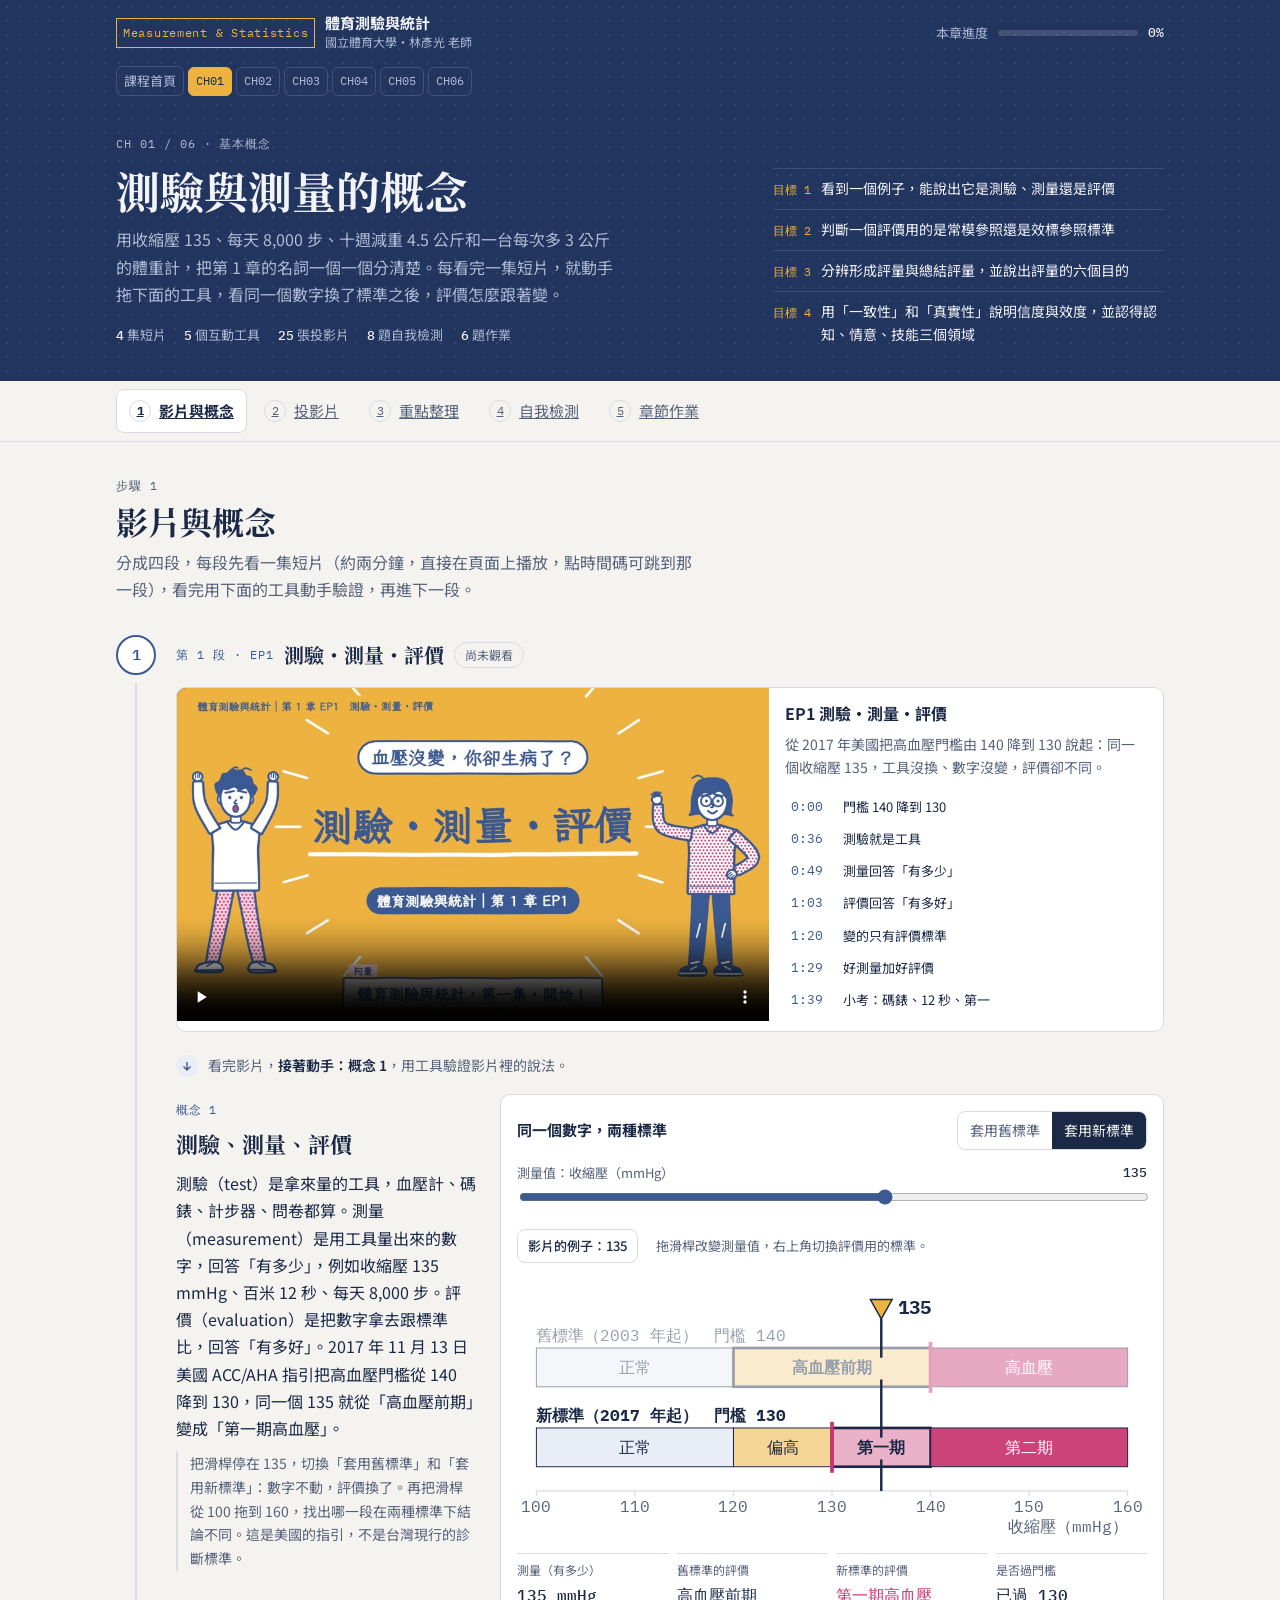
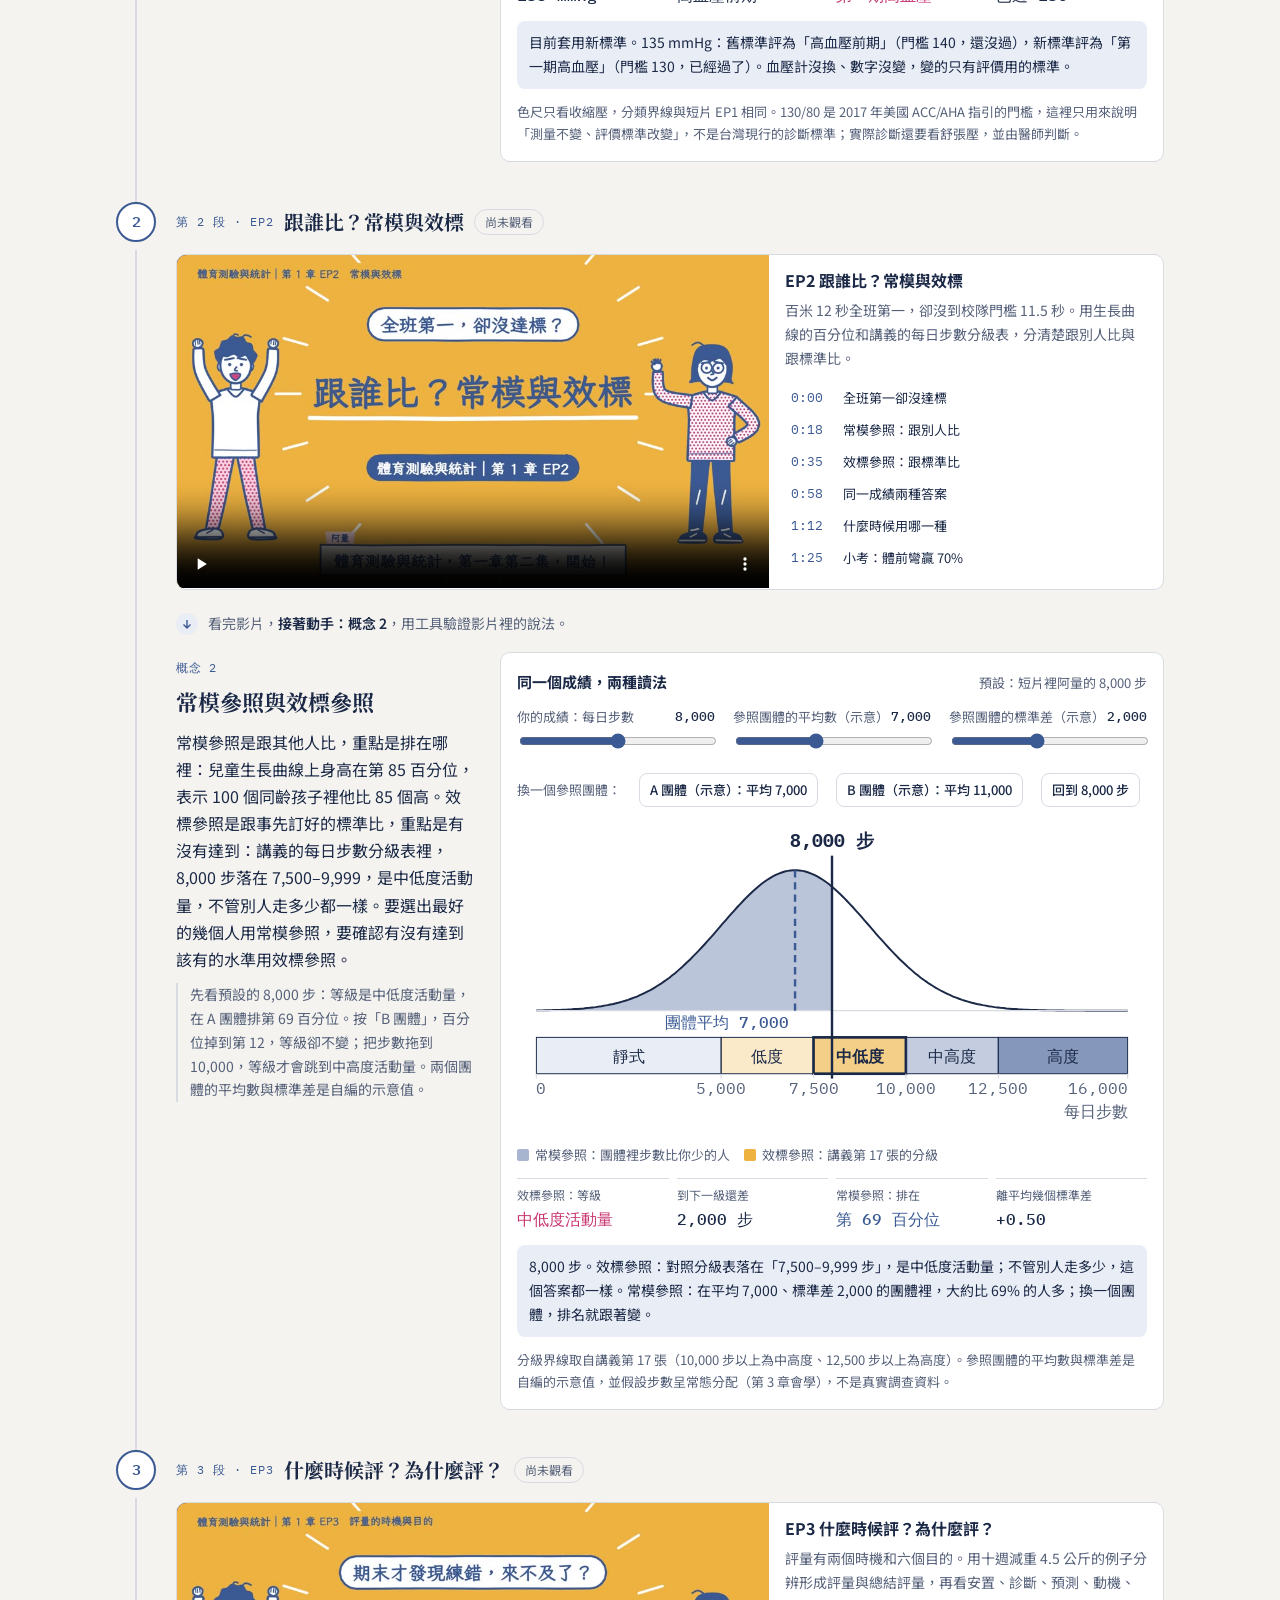
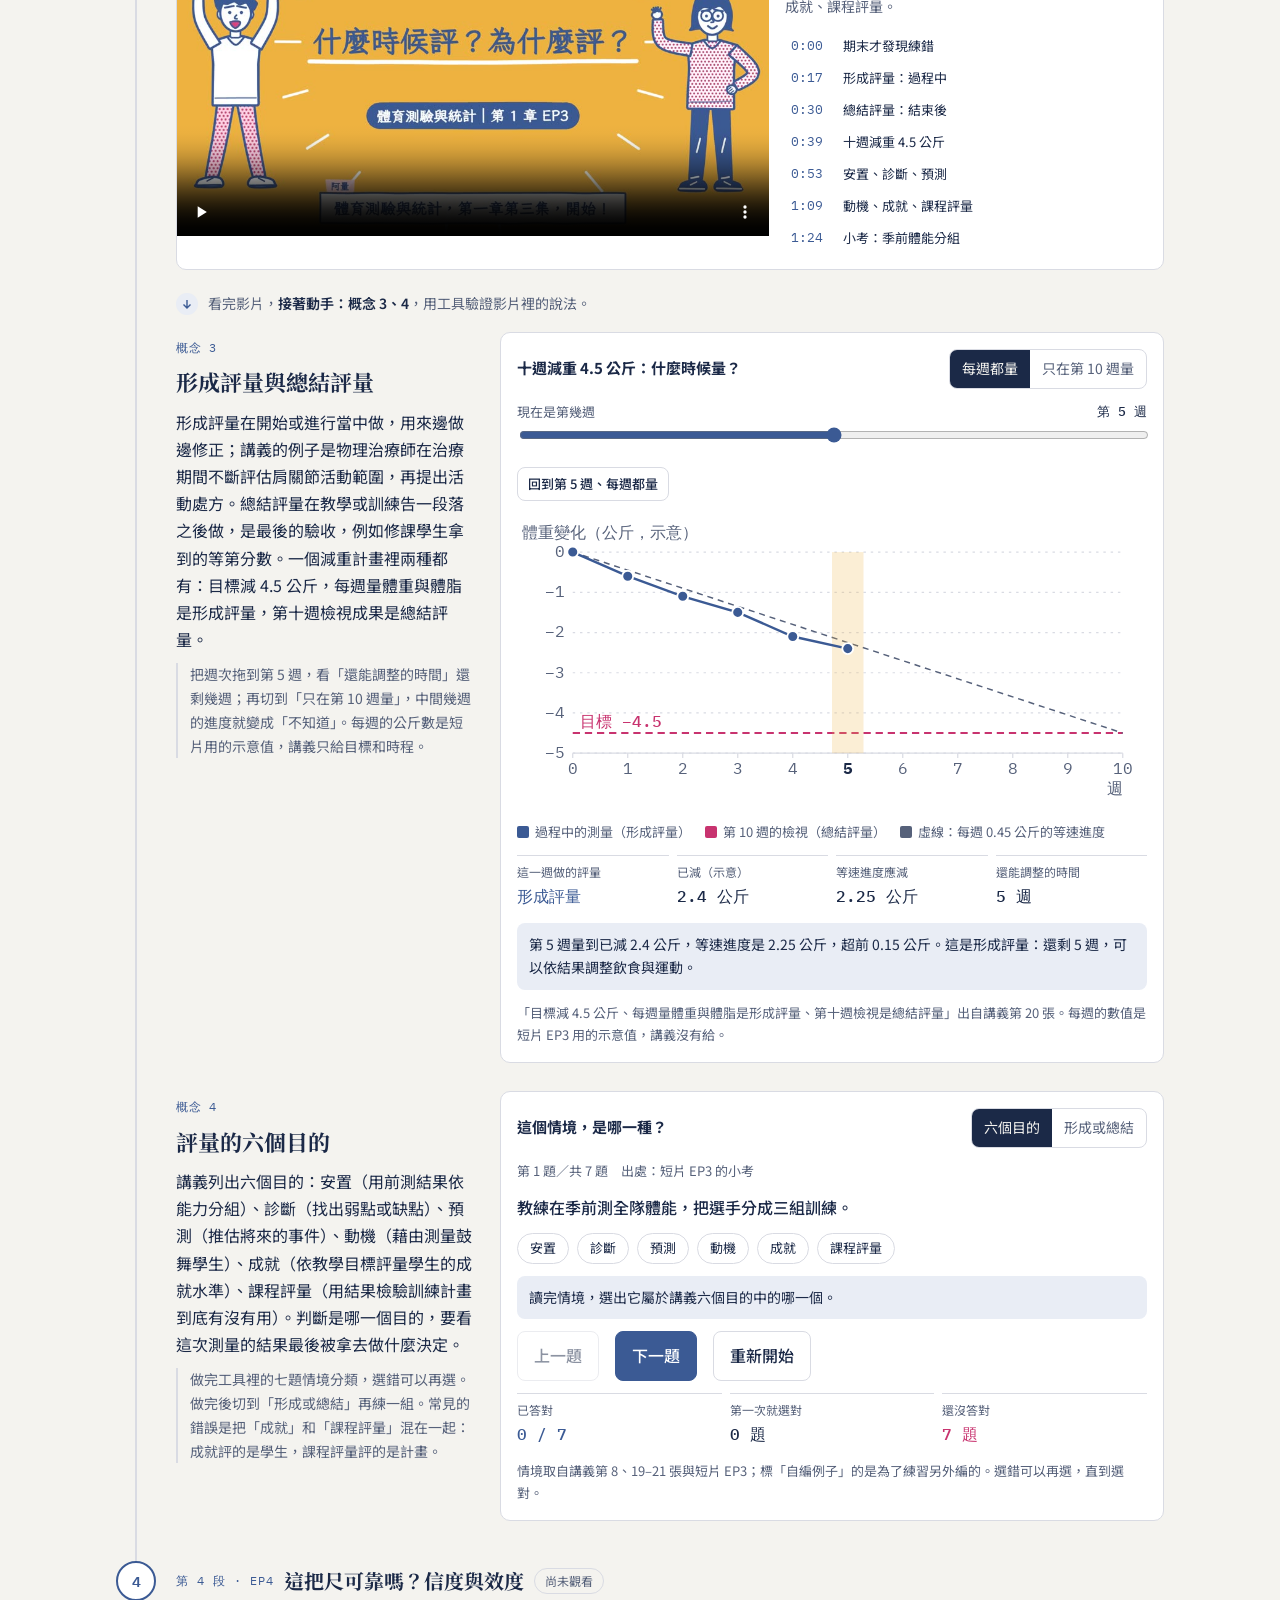
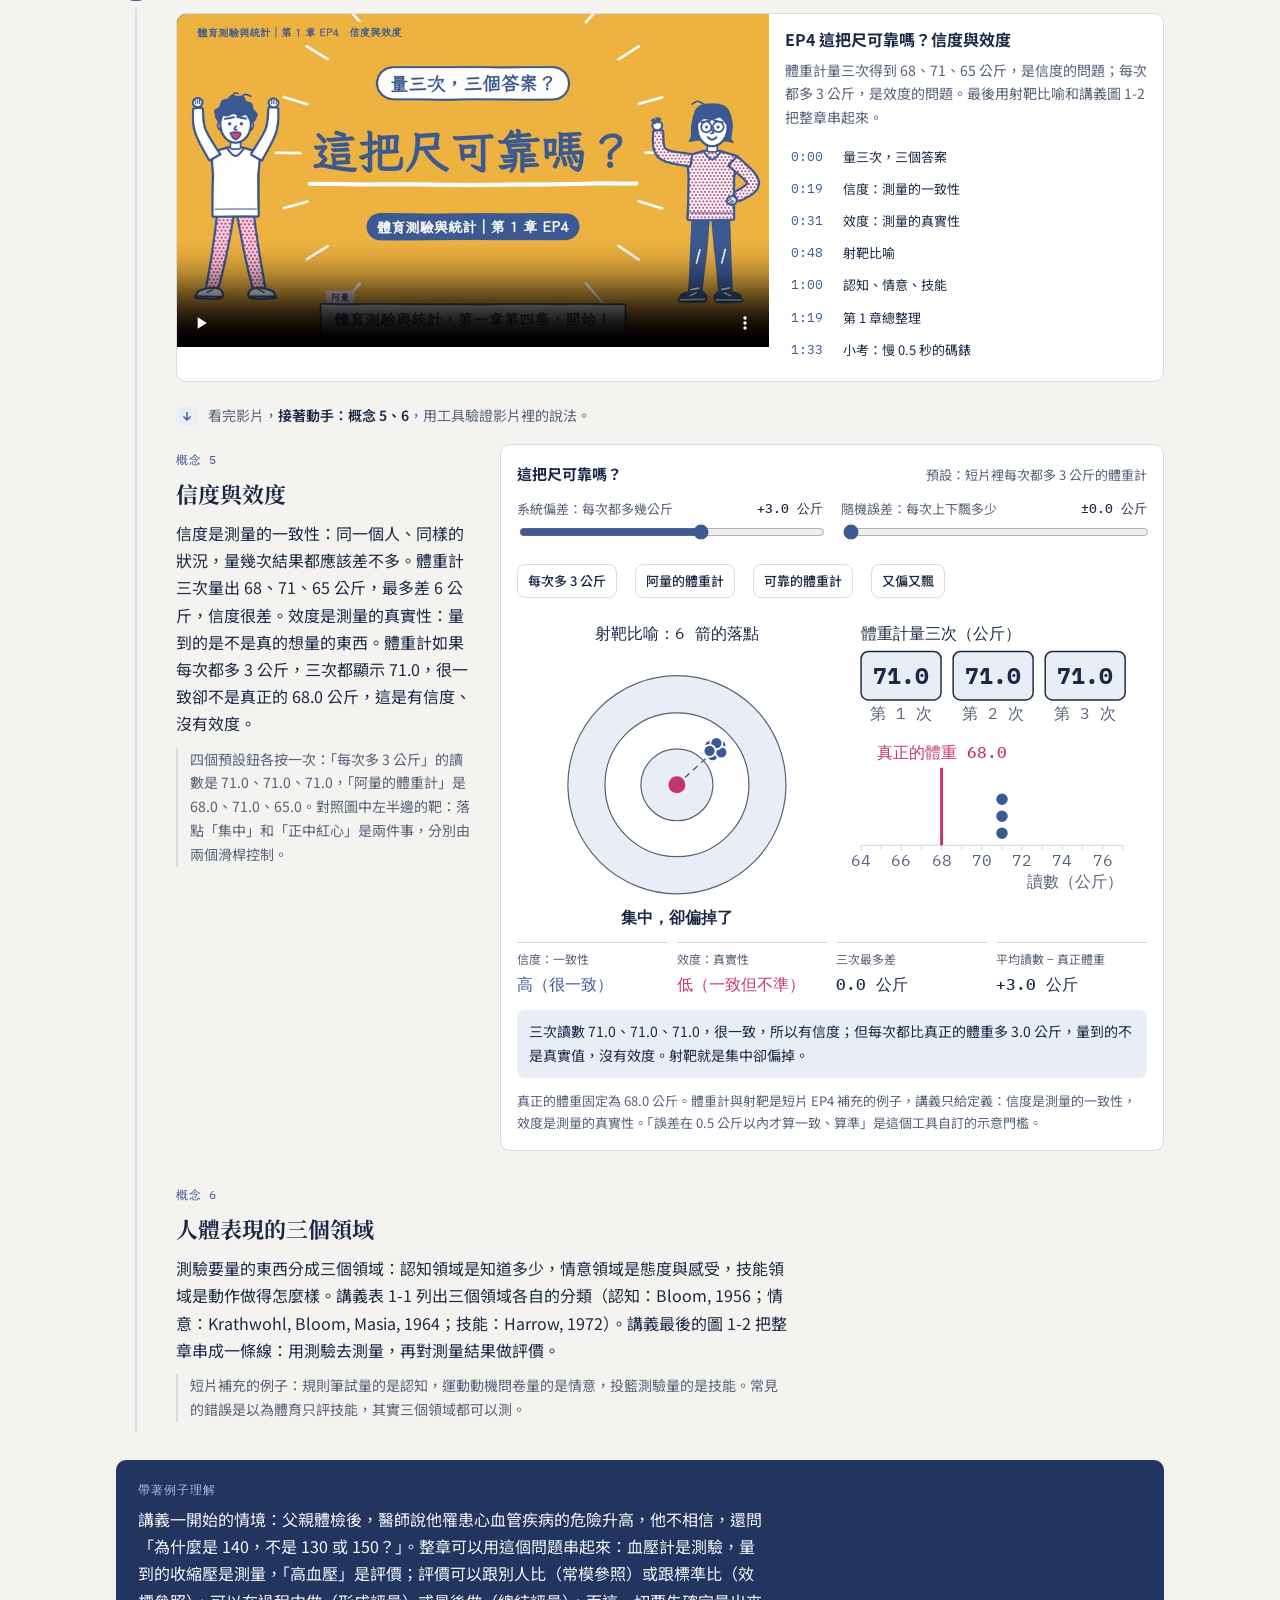
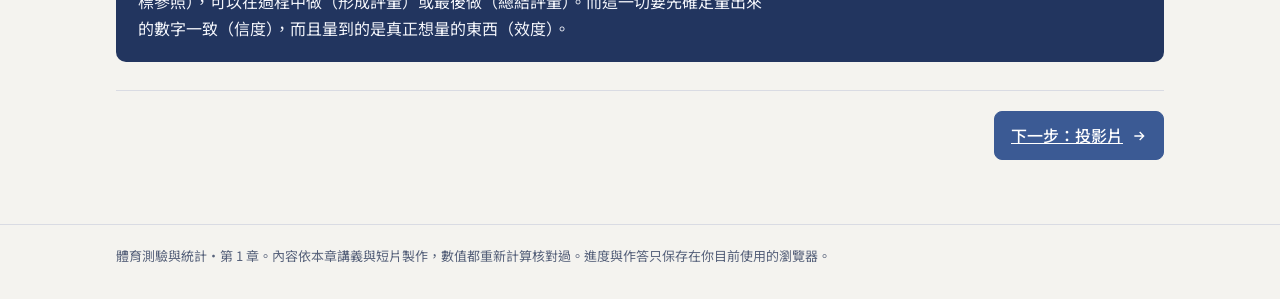
==== ch1/index.html @ 6bd79e12 "體育測驗與統計課程網站：六章、24 集短片、32 個互動工具 Co-Authored-By: Claude Fable 5.2 <noreply@anthropic.com> Claude-Sessi" ====
<!doctype html>
<html lang="zh-Hant"><head><meta charset="utf-8"><meta name="viewport" content="width=device-width,initial-scale=1,viewport-fit=cover">
<title>體育測驗與統計 第 1 章 測驗與測量的概念</title>
<link rel="preconnect" href="https://fonts.googleapis.com">
<link rel="preconnect" href="https://fonts.gstatic.com" crossorigin>
<link rel="stylesheet" href="https://fonts.googleapis.com/css2?family=IBM+Plex+Mono:wght@400;500&family=Noto+Sans+TC:wght@400;500;700&family=Noto+Serif+TC:wght@600;700&display=swap">
<style>
body{margin:0}img{max-width:100%}[hidden]{display:none!important}

/* Layout: one chapter, five stages as tabs under a sticky bar; each stage is one focused page with prev/next. Paper ground, deep-teal ink, two analytic marks (teal = mean, amber = median). */
:root{
  --bg:#F5F4EE; --surface:#FFFFFF; --ink:#152826; --muted:#566865; --line:#D8DCD4;
  --accent:#0B7A80; --accent-ink:#FFFFFF; --amber:#B4530A; --soft:#E7EEEB;
  --ok:#1E7B45; --bad:#B42318; --band:#163533; --band-ink:#E8F1EE; --band-muted:#9FBDB7;
  --display:"Noto Serif TC","Songti TC","PMingLiU",serif;
  --body:"Noto Sans TC","PingFang TC","Microsoft JhengHei",system-ui,sans-serif;
  --mono:"IBM Plex Mono",ui-monospace,"SFMono-Regular",Menlo,monospace;
  --r:10px;
}
@media (prefers-color-scheme: dark){:root:not([data-theme="light"]){
  --bg:#0E1716; --surface:#152220; --ink:#E4ECE9; --muted:#9AAEA9; --line:#2B3B38;
  --accent:#45C1C6; --accent-ink:#04201F; --amber:#F0A24A; --soft:#1B2C2A;
  --ok:#5BC98A; --bad:#F2877D; --band:#0A2321; --band-ink:#DDEBE7; --band-muted:#86A8A2; color-scheme:dark}}
:root[data-theme="dark"]{
  --bg:#0E1716; --surface:#152220; --ink:#E4ECE9; --muted:#9AAEA9; --line:#2B3B38;
  --accent:#45C1C6; --accent-ink:#04201F; --amber:#F0A24A; --soft:#1B2C2A;
  --ok:#5BC98A; --bad:#F2877D; --band:#0A2321; --band-ink:#DDEBE7; --band-muted:#86A8A2; color-scheme:dark}
*{box-sizing:border-box}
body{background:var(--bg);color:var(--ink);font-family:var(--body);font-size:16px;line-height:1.7;-webkit-font-smoothing:antialiased;overflow-wrap:break-word}
.hero>*,.top>*,.concept>*,.guide-layout>*{min-width:0}
body::before{content:"";position:fixed;inset:0 0 auto;height:env(safe-area-inset-top,0px);z-index:30;background:var(--band)}
a{color:var(--accent)}
button{font:inherit;cursor:pointer;color:inherit}
:focus-visible{outline:2px solid var(--accent);outline-offset:2px;border-radius:4px}
h1,h2,h3,h4{text-wrap:balance;margin:0}
.wrap{max-width:1080px;margin:0 auto;padding-left:max(16px,env(safe-area-inset-left,0px));padding-right:max(16px,env(safe-area-inset-right,0px))}
.mono{font-family:var(--mono);font-variant-numeric:tabular-nums}
.label{font-family:var(--mono);font-size:12px;letter-spacing:.08em;text-transform:uppercase;color:var(--muted)}

/* top band */
.band{background:var(--band);color:var(--band-ink)}
.top{display:flex;align-items:center;gap:16px;padding-block:14px;flex-wrap:wrap}
.brand{display:flex;align-items:center;gap:10px;margin-right:auto}
.brand-mark{font-family:var(--mono);font-size:12px;border:1px solid var(--band-muted);padding:4px 6px;letter-spacing:.06em}
.brand strong{display:block;font-size:15px;line-height:1.2}
.brand small{display:block;font-size:12px;color:var(--band-muted)}
.meter{display:flex;align-items:center;gap:10px;font-size:13px;color:var(--band-muted)}
.meter-track{width:140px;height:6px;background:rgba(255,255,255,.14);border-radius:3px;overflow:hidden}
.meter-fill{height:100%;background:var(--band-ink);width:0;transition:width .3s ease}
.meter b{color:var(--band-ink);font-family:var(--mono);font-weight:500}
.hero{padding-block:28px 34px;display:grid;grid-template-columns:minmax(0,1.6fr) minmax(0,1fr);gap:32px;align-items:end}
.hero .label{color:var(--band-muted)}
.hero h1{font-family:var(--display);font-size:clamp(28px,4.4vw,44px);line-height:1.2;margin:8px 0 10px;font-weight:700}
.hero p{margin:0;color:var(--band-muted);max-width:56ch}
.hero ul{list-style:none;margin:0;padding:0;display:grid;gap:8px;font-size:14px}
.hero li{display:flex;gap:10px;align-items:baseline;border-top:1px solid rgba(255,255,255,.12);padding-top:8px}
.hero li span{font-family:var(--mono);font-size:12px;color:var(--band-muted)}
.facts{display:flex;flex-wrap:wrap;gap:6px 18px;margin-top:16px;font-size:13px;color:var(--band-muted)}
.facts b{color:var(--band-ink);font-family:var(--mono);font-weight:500}

/* stage bar */
.stagebar{position:sticky;top:env(safe-area-inset-top,0px);z-index:20;background:var(--bg);border-bottom:1px solid var(--line)}
.stages{display:flex;gap:4px;overflow-x:auto;scrollbar-width:none;padding-block:8px}
.stages::-webkit-scrollbar{display:none}
.stage-tab{flex:0 0 auto;display:flex;align-items:center;gap:8px;border:1px solid transparent;background:none;padding:8px 12px;border-radius:8px;font-size:15px;color:var(--muted);transition:background .2s,color .2s}
.stage-tab:hover{background:var(--soft);color:var(--ink)}
.stage-tab[aria-current="page"]{background:var(--surface);border-color:var(--line);color:var(--ink);font-weight:700}
.stage-tab .n{font-family:var(--mono);font-size:12px;width:22px;height:22px;border-radius:50%;display:grid;place-items:center;border:1px solid var(--line)}
.stage-tab.done .n{background:var(--ok);border-color:var(--ok);color:var(--bg)}

main{padding-block:28px 64px}
.stage{display:grid;gap:28px}
.stage[hidden]{display:none}
.stage-head h2{font-family:var(--display);font-size:clamp(24px,3.2vw,32px);line-height:1.25;margin-top:4px}
.stage-head p{margin:8px 0 0;color:var(--muted);max-width:65ch}
.panel{background:var(--surface);border:1px solid var(--line);border-radius:var(--r);padding:20px}
.panel h3{font-size:18px;margin-bottom:6px}
.prose{max-width:68ch}
.prose p{margin:0 0 10px}
.btn{display:inline-flex;align-items:center;gap:8px;border-radius:8px;padding:10px 16px;font-weight:500;border:1px solid var(--line);background:var(--surface);transition:background .2s,border-color .2s,transform .2s}
.btn:hover{border-color:var(--accent)}
.btn.primary{background:var(--accent);border-color:var(--accent);color:var(--accent-ink)}
.btn.primary:hover{transform:translateY(-1px)}
.btn[disabled]{opacity:.5;cursor:not-allowed;transform:none}
.btn svg{width:16px;height:16px;flex:0 0 auto}
.pager{display:flex;justify-content:space-between;gap:12px;flex-wrap:wrap;border-top:1px solid var(--line);padding-top:20px}
.seg{display:inline-flex;border:1px solid var(--line);border-radius:8px;overflow:hidden;background:var(--surface)}
.seg button{border:0;background:none;padding:7px 12px;font-size:14px;color:var(--muted);transition:background .2s,color .2s}
.seg button[aria-pressed="true"]{background:var(--ink);color:var(--bg)}
.controls{display:flex;flex-wrap:wrap;gap:10px 16px;align-items:center}
.controls label{font-size:14px;color:var(--muted);display:flex;gap:8px;align-items:center}
input[type=range]{accent-color:var(--accent)}

/* videos */
.videos{display:grid;grid-template-columns:repeat(3,minmax(0,1fr));gap:16px}
.video{display:flex;flex-direction:column;background:var(--surface);border:1px solid var(--line);border-radius:var(--r);overflow:hidden}
.video .thumb{position:relative;display:block;aspect-ratio:16/9;max-width:100%;background:var(--soft)}
.video .thumb img{width:100%;height:100%;object-fit:cover;display:block}
.video .play{position:absolute;inset:auto 12px 12px auto;width:44px;height:44px;border-radius:50%;background:rgba(10,20,20,.78);display:grid;place-items:center;transition:transform .2s}
.video .thumb:hover .play{transform:translateY(-2px)}
.video .play svg{width:18px;height:18px;fill:#fff;margin-left:3px}
.video .seen{position:absolute;left:10px;top:10px;font-size:12px;background:var(--ok);color:var(--bg);padding:2px 8px;border-radius:20px}
.video .body{padding:14px 16px 16px;display:flex;flex-direction:column;gap:8px;flex:1}
.video h3{font-size:16px;line-height:1.4}
.video p{margin:0;font-size:14px;color:var(--muted)}
.chips{list-style:none;margin:4px 0 0;padding:0;display:grid;gap:2px}
.chips a{display:grid;grid-template-columns:44px 1fr;gap:8px;text-decoration:none;color:var(--ink);font-size:13px;padding:4px 6px;border-radius:6px;transition:background .2s}
.chips a:hover{background:var(--soft)}
.chips .t{font-family:var(--mono);color:var(--accent)}
.note{font-size:13px;color:var(--muted)}

/* concepts */
.concept{display:grid;grid-template-columns:minmax(0,300px) minmax(0,1fr);gap:24px;align-items:start}
.concept-text .num{font-family:var(--mono);font-size:12px;color:var(--accent);letter-spacing:.06em}
.concept-text h3{font-family:var(--display);font-size:22px;margin:4px 0 8px}
.concept-text p{margin:0 0 10px;color:var(--ink)}
.concept-text .tip{font-size:14px;color:var(--muted);border-left:2px solid var(--line);padding-left:12px}
.widget{background:var(--surface);border:1px solid var(--line);border-radius:var(--r);padding:16px;display:grid;gap:12px;min-width:0}
.widget-title{display:flex;justify-content:space-between;gap:12px;flex-wrap:wrap;align-items:baseline}
.widget-title strong{font-size:15px}
.chart{width:100%;overflow-x:auto}
.chart svg{display:block;width:100%;height:auto;min-width:300px}
.chart text{fill:var(--muted);font-family:var(--mono);font-size:11px}
.chart .axis{stroke:var(--line)}
.chart .grid{stroke:var(--line);stroke-dasharray:2 4}
.chart .bar{fill:var(--accent);opacity:.28}
.chart .bar:hover{opacity:.45}
.chart .mean{stroke:var(--accent);stroke-width:2;stroke-dasharray:6 4}
.chart .median{stroke:var(--amber);stroke-width:2}
.chart .meanlab{fill:var(--accent);font-weight:500}
.chart .medlab{fill:var(--amber);font-weight:500}
.chart .box{fill:var(--soft);stroke:var(--ink);stroke-width:1.2}
.chart .whisk{stroke:var(--ink);stroke-width:1.2}
.chart .out{fill:var(--surface);stroke:var(--ink);stroke-width:1.2;cursor:pointer}
.chart .out.ext{fill:var(--ink)}
.chart .out:hover,.chart .out.sel{stroke:var(--amber);stroke-width:2.5}
.chart .grp{fill:var(--ink);font-size:12px}
.chart .dot{fill:var(--ink);cursor:grab;transition:fill .15s}
.chart .dot:hover,.chart .dot.active{fill:var(--amber)}
.chart .iqr{fill:var(--amber);opacity:.12}
.stats{display:grid;grid-template-columns:repeat(auto-fit,minmax(92px,1fr));gap:8px}
.stat{border-top:1px solid var(--line);padding-top:6px}
.stat span{display:block;font-size:12px;color:var(--muted)}
.stat b{font-family:var(--mono);font-weight:500;font-size:16px;font-variant-numeric:tabular-nums}
.stat.mean b{color:var(--accent)} .stat.med b{color:var(--amber)}
.readout{font-size:14px;background:var(--soft);border-radius:8px;padding:10px 12px;margin:0}
.tbl-wrap{overflow-x:auto}
table{border-collapse:collapse;width:100%;font-size:14px}
th,td{text-align:left;padding:7px 10px;border-bottom:1px solid var(--line);white-space:nowrap}
th{font-weight:500;color:var(--muted);font-size:13px}
td.n{font-family:var(--mono);font-variant-numeric:tabular-nums;text-align:right}
th.n{text-align:right}
.example{background:var(--band);color:var(--band-ink);border-radius:var(--r);padding:20px 22px;display:grid;gap:6px}
.example .label{color:var(--band-muted)}
.example p{margin:0;max-width:70ch}

/* slides */
.viewer{display:grid;gap:12px}
.slide-frame{position:relative;background:var(--surface);border:1px solid var(--line);border-radius:var(--r);overflow:hidden;aspect-ratio:16/9;max-width:100%}
.slide-frame img{width:100%;height:100%;object-fit:contain;display:block}
.slide-nav{display:flex;align-items:center;gap:10px;flex-wrap:wrap}
.slide-nav .count{font-family:var(--mono);font-size:14px;margin-right:auto}
.strip{display:flex;gap:8px;overflow-x:auto;padding-bottom:6px}
.strip button{flex:0 0 auto;width:112px;border:2px solid transparent;border-radius:6px;padding:0;background:var(--surface);overflow:hidden;opacity:.7;transition:opacity .2s,border-color .2s}
.strip button img{display:block;width:100%;aspect-ratio:16/9;object-fit:cover}
.strip button[aria-current="true"]{border-color:var(--accent);opacity:1}
.strip button:hover{opacity:1}
.dl-row{display:flex;flex-wrap:wrap;gap:10px}

/* spss */
.files{display:grid;grid-template-columns:repeat(auto-fill,minmax(250px,1fr));gap:10px}
.file{display:flex;gap:12px;align-items:flex-start;border:1px solid var(--line);border-radius:8px;padding:12px;background:var(--surface)}
.file .ext{font-family:var(--mono);font-size:11px;border:1px solid var(--line);border-radius:4px;padding:2px 5px;color:var(--muted);flex:0 0 auto;margin-top:2px}
.file div{min-width:0;flex:1}
.file strong{display:block;font-size:14px;font-weight:500;line-height:1.45}
.file small{display:block;font-size:12px;color:var(--muted);word-break:break-all}
.file button{margin-top:6px;border:0;background:none;color:var(--accent);padding:0;font-size:13px;font-weight:500}
.file .inzip{margin-top:6px;font-size:12px;color:var(--muted)}
.guide-layout{display:grid;grid-template-columns:220px minmax(0,1fr);gap:28px;align-items:start}
.toc{position:sticky;top:calc(env(safe-area-inset-top,0px) + 70px);display:grid;gap:2px;font-size:14px}
.toc a{display:flex;gap:8px;text-decoration:none;color:var(--muted);padding:6px 8px;border-radius:6px;transition:background .2s,color .2s}
.toc a:hover{background:var(--soft);color:var(--ink)}
.toc a.done{color:var(--ok)}
.toc a .ck{width:14px;flex:0 0 auto}
.sec{border:1px solid var(--line);border-radius:var(--r);background:var(--surface);margin-bottom:12px;scroll-margin-top:80px}
.sec>summary{list-style:none;cursor:pointer;padding:16px 18px;display:flex;gap:12px;align-items:center;font-weight:700;font-size:17px}
.sec>summary::-webkit-details-marker{display:none}
.sec>summary .chev{margin-left:auto;transition:transform .2s;width:18px;height:18px;flex:0 0 auto}
.sec[open]>summary .chev{transform:rotate(180deg)}
.sec>summary .badge{font-size:12px;font-weight:500;color:var(--ok);font-family:var(--mono)}
.sec-body{padding:0 18px 18px;border-top:1px solid var(--line)}
.sec-body h3{font-size:17px;margin:22px 0 8px}
.sec-body h4{font-size:15px;margin:18px 0 6px;color:var(--accent)}
.sec-body p,.sec-body li{max-width:72ch}
.sec-body p{margin:0 0 10px}
.sec-body ol,.sec-body ul{margin:0 0 10px;padding-left:22px}
.sec-body code{font-family:var(--mono);font-size:.88em;background:var(--soft);padding:1px 5px;border-radius:4px}
.code{position:relative;background:var(--band);color:var(--band-ink);border-radius:8px;padding:14px 16px;margin:6px 0 12px;overflow-x:auto}
.code pre{margin:0;font-family:var(--mono);font-size:13px;line-height:1.6}
.code button{position:absolute;right:8px;top:8px;font-size:12px;border:1px solid var(--band-muted);background:none;color:var(--band-ink);border-radius:6px;padding:2px 8px}
figure{margin:8px 0 16px}
figure img{display:block;max-width:100%;height:auto;border:1px solid var(--line);border-radius:6px;cursor:zoom-in;background:var(--soft)}
figcaption{font-size:13px;color:var(--muted);margin-top:6px}
.borrowed{font-size:12px;color:var(--amber);margin:0 0 6px}
.sec-done{display:flex;justify-content:flex-end;margin-top:12px}
.slideref{border:1px solid var(--line);border-left:3px solid var(--amber);border-radius:0 8px 8px 0;background:var(--soft);padding:12px 14px;margin:6px 0 14px;display:grid;gap:8px}
.slideref .label{color:var(--amber)}
.slideref p{margin:0;font-size:14px}
.slideref .pics{display:grid;grid-template-columns:repeat(auto-fit,minmax(220px,1fr));gap:10px}
.slideref figure{margin:0}
.slideref img{border-radius:4px}
.slideref figcaption{display:flex;justify-content:space-between;gap:8px}
.slideref figcaption a{font-size:13px}
.lightbox{position:fixed;inset:0;z-index:50;background:rgba(5,12,12,.86);display:grid;place-items:center;padding:max(16px,env(safe-area-inset-top,0px)) max(16px,env(safe-area-inset-right,0px)) max(16px,env(safe-area-inset-bottom,0px)) max(16px,env(safe-area-inset-left,0px))}
.lightbox img{max-width:100%;max-height:85vh;border-radius:6px;background:#fff}
.lightbox p{color:#e8f1ee;font-size:14px;margin:10px 0 0;text-align:center}
.lightbox button{position:absolute;top:calc(env(safe-area-inset-top,0px) + 12px);right:calc(env(safe-area-inset-right,0px) + 12px);background:rgba(255,255,255,.12);border:0;color:#fff;border-radius:8px;padding:8px 12px}

/* quiz & homework */
.qlist{display:grid;gap:14px}
.q{background:var(--surface);border:1px solid var(--line);border-radius:var(--r);padding:18px;display:grid;gap:10px}
.q legend,.q .prompt{font-weight:500;font-size:16px;padding:0;display:flex;gap:10px}
.q .qn{font-family:var(--mono);font-size:13px;color:var(--accent);flex:0 0 auto;padding-top:2px}
fieldset.q{margin:0;min-width:0}
.opts{display:grid;gap:6px}
.opt{display:flex;gap:10px;align-items:flex-start;border:1px solid var(--line);border-radius:8px;padding:9px 12px;cursor:pointer;transition:border-color .2s,background .2s}
.opt:hover{border-color:var(--accent)}
.opt input{margin-top:5px;accent-color:var(--accent)}
.opt.right{border-color:var(--ok);background:color-mix(in srgb,var(--ok) 10%,transparent)}
.opt.wrong{border-color:var(--bad);background:color-mix(in srgb,var(--bad) 8%,transparent)}
.fb{border-radius:8px;padding:10px 12px;font-size:14px;margin:0}
.fb.ok{background:color-mix(in srgb,var(--ok) 12%,transparent)}
.fb.no{background:color-mix(in srgb,var(--bad) 10%,transparent)}
.fb b{display:block;margin-bottom:2px}
.fb.ok b{color:var(--ok)} .fb.no b{color:var(--bad)}
.numrow{display:flex;gap:8px;flex-wrap:wrap;align-items:center}
.numrow input{font:inherit;font-family:var(--mono);width:160px;padding:8px 10px;border:1px solid var(--line);border-radius:8px;background:var(--bg);color:var(--ink)}
textarea{font:inherit;width:100%;min-height:120px;padding:10px 12px;border:1px solid var(--line);border-radius:8px;background:var(--bg);color:var(--ink);resize:vertical}
textarea:focus,.numrow input:focus{outline:none;border-color:var(--accent);box-shadow:0 0 0 3px color-mix(in srgb,var(--accent) 20%,transparent)}
.ref{border-left:3px solid var(--accent);background:var(--soft);border-radius:0 8px 8px 0;padding:12px 14px;font-size:14px}
.ref h4{font-size:14px;margin-bottom:6px;color:var(--accent)}
.ref p{margin:0 0 6px}
.ref table{font-size:13px;background:var(--surface)}
.score{display:flex;gap:16px;align-items:center;flex-wrap:wrap}
.score b{font-family:var(--mono);font-size:28px;font-weight:500}
.status-line{font-size:13px;color:var(--muted)}
.confirm{display:inline-flex;gap:8px;align-items:center;font-size:14px}
.toast{position:fixed;left:50%;bottom:calc(env(safe-area-inset-bottom,0px) + 20px);transform:translateX(-50%);background:var(--ink);color:var(--bg);padding:10px 16px;border-radius:8px;font-size:14px;z-index:60;max-width:calc(100% - 32px)}
footer{border-top:1px solid var(--line);padding-block:20px 32px;font-size:13px;color:var(--muted)}

@media (max-width:860px){
  .hero{grid-template-columns:1fr;gap:20px}
  .videos{grid-template-columns:1fr}
  .concept{grid-template-columns:1fr}
  .guide-layout{grid-template-columns:1fr}
  .toc{position:static;grid-template-columns:repeat(auto-fill,minmax(150px,1fr))}
  .meter-track{width:90px}
}
@media (prefers-reduced-motion:reduce){*{transition:none!important;scroll-behavior:auto!important}}

.chapnav{display:flex;gap:4px;flex-wrap:wrap;align-items:center;padding-bottom:4px}
.chapnav a,.chapnav span{font-family:var(--mono);font-size:12px;text-decoration:none;color:var(--band-muted);border:1px solid rgba(255,255,255,.14);border-radius:6px;padding:3px 7px;transition:color .2s,border-color .2s}
.chapnav a:hover{color:var(--band-ink);border-color:var(--band-muted)}
.chapnav .cur{color:var(--band);background:var(--band-ink);border-color:var(--band-ink)}
.chapnav .home{font-family:var(--body);font-size:13px}
.concept.solo{grid-template-columns:minmax(0,1fr)}
.concept.solo .concept-text{max-width:68ch}
.ct{border-collapse:separate;border-spacing:0;font-size:14px;width:auto;min-width:100%}
.ct th,.ct td{border-bottom:1px solid var(--line);padding:8px 10px;text-align:right;white-space:nowrap}
.ct th:first-child,.ct td:first-child{text-align:left}
.ct td.cell{cursor:pointer;font-family:var(--mono);transition:background .2s}
.ct td.cell:hover{background:var(--soft)}
.ct td.num,.ct td.tot{font-family:var(--mono)}
.ct .hl-num{background:color-mix(in srgb,var(--accent) 22%,transparent);font-weight:700}
.ct .hl-den{background:color-mix(in srgb,var(--amber) 16%,transparent)}
.ct input{width:72px;font:inherit;font-family:var(--mono);text-align:right;padding:5px 7px;border:1px solid var(--line);border-radius:6px;background:var(--bg);color:var(--ink)}
.ct .exp{display:block;font-size:11px;color:var(--muted)}
.ct .exp.low{color:var(--bad);font-weight:700}
.frac{font-family:var(--mono);font-size:18px}
.frac b{color:var(--accent);font-weight:500}
.frac i{font-style:normal;color:var(--amber)}
.slider-row{display:grid;grid-template-columns:repeat(auto-fit,minmax(170px,1fr));gap:8px 18px}
.slider-row label{display:grid;gap:2px;font-size:13px;color:var(--muted)}
.slider-row label span{display:flex;justify-content:space-between}
.slider-row label b{font-family:var(--mono);font-weight:500;color:var(--ink)}
.slider-row input[type=range]{width:100%}
.chart .area-p{fill:var(--accent);opacity:.35}
.chart .area-r{fill:var(--amber);opacity:.18}
.chart .curve{fill:none;stroke:var(--ink);stroke-width:1.6}
.chart .curve2{fill:none;stroke:var(--amber);stroke-width:1.6}
.chart .curve3{fill:none;stroke:var(--accent);stroke-width:1.6}
.chart .zline{stroke:var(--ink);stroke-width:2}
.chart .bar2{fill:var(--amber);opacity:.55}
.chart .bar.sel,.chart .bar.ext{opacity:.8}
.chart .bar2.sel{opacity:.95}
.chart .ci-hit{stroke:var(--accent);stroke-width:1.6}
.chart .ci-miss{stroke:var(--amber);stroke-width:2.4}
.chart .ptA{fill:var(--accent)}
.chart .ptB{fill:var(--amber)}
.chart .ptN{fill:var(--ink);opacity:.55}
.chart .fit{stroke:var(--ink);stroke-width:2}
.chart .fitA{stroke:var(--accent);stroke-width:2}
.chart .fitB{stroke:var(--amber);stroke-width:2}
.chart .drag{cursor:grab}
.decision{font-weight:700}
.decision.rej{color:var(--accent)} .decision.keep{color:var(--amber)}
.legend{display:flex;gap:14px;flex-wrap:wrap;font-size:13px;color:var(--muted)}
.legend i{display:inline-block;width:12px;height:12px;border-radius:2px;margin-right:6px;vertical-align:-1px}
.num-in{width:96px;font:inherit;font-variant-numeric:tabular-nums;padding:6px 8px;border:1px solid var(--line);border-radius:6px;background:var(--surface);color:var(--ink)}
.num-in:focus{outline:2px solid var(--accent);outline-offset:1px}
.in-row{display:flex;flex-wrap:wrap;gap:10px 18px;align-items:center;margin:10px 0}
.in-row label{display:flex;align-items:center;gap:8px}
.in-row .btn{padding:5px 10px;font-size:13px}
.area-q{fill:var(--amber);opacity:.4}
/* ===== episode flow: watch one, play one ===== */
.epflow{display:grid;gap:40px;margin-top:4px}
.ep{position:relative;padding-left:60px}
.ep::before{content:"";position:absolute;left:19px;top:48px;bottom:-40px;width:2px;background:var(--line)}
.ep:last-child::before{bottom:0}
.ep-badge{position:absolute;left:0;top:0;width:40px;height:40px;border-radius:50%;display:grid;place-items:center;font-family:var(--mono);font-size:15px;font-weight:600;background:var(--surface);color:var(--accent);border:2px solid var(--accent);transition:background .3s,color .3s,border-color .3s}
.ep.watched .ep-badge{background:var(--ok);border-color:var(--ok);color:var(--bg)}
.ep-head{display:flex;align-items:center;gap:10px;flex-wrap:wrap;min-height:40px;margin-bottom:12px}
.ep-head .label{color:var(--accent)}
.ep-head h3{font-family:var(--display);font-size:20px;margin:0}
.ep-state{font-size:12px;border-radius:20px;padding:2px 10px;border:1px solid var(--line);color:var(--muted)}
.ep.watched .ep-state{border-color:var(--ok);color:var(--ok)}
.ep .video{flex-direction:row}
.ep .video .thumb{flex:0 0 min(60%,640px);align-self:flex-start}
.ep-go{display:flex;align-items:center;gap:10px;margin:22px 0 16px;font-size:14px;color:var(--muted)}
.ep-go::before{content:"";width:22px;height:22px;flex:0 0 auto;border-radius:50%;background:var(--soft) url("data:image/svg+xml,%3Csvg xmlns='http://www.w3.org/2000/svg' viewBox='0 0 24 24' fill='none' stroke='%233B5A94' stroke-width='2.4'%3E%3Cpath d='M12 5v14M6 13l6 6 6-6'/%3E%3C/svg%3E") center/14px no-repeat}
.ep-go b{color:var(--ink);font-weight:600}
.ep-concepts{display:grid;gap:28px}
@media (max-width:860px){
 .ep{padding-left:0}.ep::before{display:none}
 .ep-badge{position:static;flex:0 0 auto;width:34px;height:34px;font-size:14px}
 .ep .video{flex-direction:column}.ep .video .thumb{flex:none;width:100%}
}
.dl-file{display:inline-flex;align-items:center;gap:4px;font-family:var(--mono);font-size:.92em;color:var(--accent);background:var(--soft);border:1px solid color-mix(in srgb,var(--accent) 35%,transparent);border-radius:6px;padding:1px 7px;margin:0 2px;text-decoration:none;white-space:nowrap;vertical-align:baseline;transition:background .15s,color .15s}
.dl-file:hover{background:var(--accent);color:var(--accent-ink)}
.dl-file svg{width:13px;height:13px;flex:0 0 auto}
.dl-file.dl-btn{font-family:var(--body);font-size:13px;padding:4px 10px;margin:6px 0 0;width:max-content}

/* ===== 體育測驗與統計：沿用短片的配色（海軍藍單線、粉紅、芥末黃、米白紙） ===== */
:root{
  --bg:#F4F3EF; --surface:#FFFFFF; --ink:#1B2947; --muted:#56617A; --line:#D9DBE3;
  --accent:#3B5A94; --accent-ink:#FFFFFF; --amber:#C8336F; --soft:#E9EDF5;
  --ok:#1E7B45; --bad:#B42318; --band:#22355F; --band-ink:#F2F4FA; --band-muted:#AEBBD6;
  --mustard:#EDB23F; --pink:#D6457F;
}
@media (prefers-color-scheme: dark){:root:not([data-theme="light"]){
  --bg:#0F1524; --surface:#172036; --ink:#E6EAF4; --muted:#9BA6C0; --line:#2B3654;
  --accent:#8FB0EE; --accent-ink:#0B1530; --amber:#F08BB3; --soft:#1D2843;
  --ok:#5BC98A; --bad:#F2877D; --band:#141D36; --band-ink:#E3E9F7; --band-muted:#8E9DC0; color-scheme:dark}}
:root[data-theme="dark"]{
  --bg:#0F1524; --surface:#172036; --ink:#E6EAF4; --muted:#9BA6C0; --line:#2B3654;
  --accent:#8FB0EE; --accent-ink:#0B1530; --amber:#F08BB3; --soft:#1D2843;
  --ok:#5BC98A; --bad:#F2877D; --band:#141D36; --band-ink:#E3E9F7; --band-muted:#8E9DC0; color-scheme:dark}
.band{background-image:radial-gradient(rgba(255,255,255,.07) 1.4px,transparent 1.6px);background-size:14px 14px}
.brand-mark{border-color:var(--mustard);color:var(--mustard)}
.meter-fill{background:var(--mustard)}
.chapnav .cur{background:var(--mustard);border-color:var(--mustard);color:#1B2947}
.hero li span{color:var(--mustard)}

/* 影片直接在頁面播放 */
.video .thumb.vp{background:#0b1020}
.video .thumb.vp video{width:100%;height:100%;display:block;background:#0b1020}
.video .seen{pointer-events:none;z-index:1}
.chips button{display:grid;grid-template-columns:44px 1fr;gap:8px;width:100%;text-align:left;background:none;border:0;color:var(--ink);font-size:13px;padding:4px 6px;border-radius:6px;transition:background .2s}
.chips button:hover{background:var(--soft)}
.ep-badge svg{display:block}

/* 互動工具共用：小表格、可編輯數列 */
.wtbl{border-collapse:collapse;font-size:14px;width:100%}
.wtbl th,.wtbl td{border-bottom:1px solid var(--line);padding:6px 8px;text-align:right;font-variant-numeric:tabular-nums}
.wtbl th{font-weight:500;color:var(--muted);font-size:13px}
.wtbl th:first-child,.wtbl td:first-child{text-align:left}
.wtbl tr.sum td{font-weight:700;border-top:2px solid var(--ink);border-bottom:0}
.wtbl input{width:68px;font:inherit;font-family:var(--mono);text-align:right;padding:4px 6px;border:1px solid var(--line);border-radius:6px;background:var(--bg);color:var(--ink)}
.wtbl .hl{background:color-mix(in srgb,var(--mustard) 28%,transparent)}
.widget textarea.nums{width:100%;min-height:64px;font:inherit;font-family:var(--mono);font-size:14px;padding:8px 10px;border:1px solid var(--line);border-radius:8px;background:var(--bg);color:var(--ink);resize:vertical}
.formula{font-family:var(--mono);font-size:14px;background:var(--soft);border-radius:8px;padding:10px 12px;overflow-x:auto;white-space:nowrap}
.formula b{color:var(--accent);font-weight:500}.formula i{font-style:normal;color:var(--amber)}
.tagrow{display:flex;flex-wrap:wrap;gap:8px}
.tag{font-size:13px;border:1px solid var(--line);border-radius:20px;padding:3px 12px;background:var(--surface);color:var(--ink)}
.tag[aria-pressed="true"],.tag.on{background:var(--accent);border-color:var(--accent);color:var(--accent-ink)}
.tag.right{background:var(--ok);border-color:var(--ok);color:#fff}.tag.wrong{background:var(--bad);border-color:var(--bad);color:#fff}
.chart .pt{fill:var(--accent)}.chart .pt2{fill:var(--amber)}
.chart .ln{stroke:var(--accent);stroke-width:2;fill:none}.chart .ln2{stroke:var(--amber);stroke-width:2;fill:none}
.chart .dash{stroke:var(--muted);stroke-width:1.2;stroke-dasharray:5 4;fill:none}
.chart .bar{fill:var(--accent);opacity:.8}.chart .bar2{fill:var(--amber);opacity:.8}
.chart .must{fill:var(--mustard)}.chart .lnm{stroke:var(--mustard);stroke-width:2.4;fill:none}

/* 框架修正：長題目的框線、作業參考表格在手機溢出、表格文字換行、目標標籤不折行 */
.q>*{min-width:0}
.q legend{float:left;width:100%}
.sec-body td,.sec-body th,.ref td,.ref th{white-space:normal}
.hero li span{flex:0 0 auto;white-space:nowrap}
.formula{white-space:normal;overflow-wrap:anywhere}
.sec-body .tbl-wrap,.ref .tbl-wrap{margin:0 0 12px}
</style></head>
<body>
<div class="band">
  <div class="wrap top">
    <div class="brand"><span class="brand-mark">Measurement &amp; Statistics</span><span><strong>體育測驗與統計</strong><small>國立體育大學・林彥光 老師</small></span></div>
    <div class="meter" aria-live="polite"><span>本章進度</span><span class="meter-track"><span class="meter-fill" id="meterFill"></span></span><b id="meterPct">0%</b></div>
  </div>
  <div class="wrap"><nav class="chapnav" id="chapnav" aria-label="課程章節"></nav></div>
  <div class="wrap hero">
    <div>
      <span class="label" id="hEyebrow"></span>
      <h1 id="hTitle"></h1>
      <p id="hLede"></p>
      <div class="facts" id="hFacts"></div>
    </div>
    <ul aria-label="學習目標" id="hObj"></ul>
  </div>
</div>

<div class="stagebar"><nav class="wrap stages" aria-label="本章學習階段" id="stageNav"></nav></div>

<main class="wrap">
<section class="stage" data-stage="learn" aria-labelledby="h-learn">
  <div class="stage-head"><span class="label">步驟 1</span><h2 id="h-learn">影片與概念</h2><p>四集短片各約兩分鐘，直接在頁面上播放，點時間碼可跳到那一段。每看完一集，用下面的小工具動手驗證影片裡的說法。</p></div>
  <div class="videos" id="videos"></div>
  <div id="concepts" style="display:grid;gap:28px"></div>
  <div class="example"><span class="label">帶著例子理解</span><p id="exampleText"></p></div>
  <div class="pager"><span></span><a class="btn primary" href="#slides">下一步：投影片 <svg viewBox="0 0 24 24" fill="none" stroke="currentColor" stroke-width="2"><path d="M5 12h14M13 6l6 6-6 6"/></svg></a></div>
</section>

<section class="stage" data-stage="slides" aria-labelledby="h-slides" hidden>
  <div class="stage-head"><span class="label">步驟 2</span><h2 id="h-slides">課程投影片</h2><p id="slidesNote"></p></div>
  <div class="viewer">
    <div class="slide-frame"><img id="slideImg" alt="" src="slides/s-01.jpg"></div>
    <div class="slide-nav">
      <span class="count" id="slideCount"></span>
      <button class="btn" id="slidePrev" aria-label="上一張"><svg viewBox="0 0 24 24" fill="none" stroke="currentColor" stroke-width="2"><path d="M15 6l-6 6 6 6"/></svg>上一張</button>
      <button class="btn" id="slideNext" aria-label="下一張">下一張<svg viewBox="0 0 24 24" fill="none" stroke="currentColor" stroke-width="2"><path d="M9 6l6 6-6 6"/></svg></button>
    </div>
    <div class="strip" id="slideStrip" aria-label="投影片縮圖"></div>
    <div class="dl-row" id="slideDl"></div>
  </div>
  <div class="pager"><a class="btn" href="#learn">上一步：影片與概念</a><a class="btn primary" href="#spss" id="toSpss">下一步 <svg viewBox="0 0 24 24" fill="none" stroke="currentColor" stroke-width="2"><path d="M5 12h14M13 6l6 6-6 6"/></svg></a></div>
</section>

<section class="stage" data-stage="spss" aria-labelledby="h-spss" hidden>
  <div class="stage-head"><span class="label">步驟 3</span><h2 id="h-spss"></h2><p id="spssLede"></p></div>
  <div class="panel" id="filesPanel">
    <div class="widget-title"><h3>本章資料</h3><span id="zipBtn"></span></div>
    <p class="note" style="margin:4px 0 12px" id="filesNote"></p>
    <div class="files" id="files"></div>
  </div>
  <div class="guide-layout">
    <nav class="toc" id="toc" aria-label="指南章節"></nav>
    <div id="guide"></div>
  </div>
  <div class="pager"><a class="btn" href="#slides">上一步：投影片</a><a class="btn primary" href="#quiz">下一步：自我檢測 <svg viewBox="0 0 24 24" fill="none" stroke="currentColor" stroke-width="2"><path d="M5 12h14M13 6l6 6-6 6"/></svg></a></div>
</section>

<section class="stage" data-stage="quiz" aria-labelledby="h-quiz" hidden>
  <div class="stage-head"><span class="label">步驟 4</span><h2 id="h-quiz">自我檢測</h2><p>選完立刻知道對錯和理由，可以重選。題目依本章講義與短片出題，數字都重新計算核對過。</p></div>
  <div class="panel score"><div><span class="label">目前答對</span><div><b id="quizScore">0</b> <span class="mono" id="quizTotal"></span></div></div><p class="status-line" id="quizStatus" style="margin:0"></p></div>
  <div class="qlist" id="quiz"></div>
  <div class="panel">
    <h3>思考題（不計分）</h3>
    <p style="margin:0 0 10px" id="thinkP"></p>
    <textarea id="thinkText" aria-label="思考題作答" placeholder="寫下你的判斷…"></textarea>
    <div style="margin-top:10px"><button class="btn" id="thinkBtn" aria-expanded="false" aria-controls="thinkRef">查看參考答案與自我檢核</button></div>
    <div class="ref" id="thinkRef" hidden style="margin-top:12px"></div>
  </div>
  <div class="pager"><a class="btn" href="#spss" id="backSpss">上一步</a><a class="btn primary" href="#homework">下一步：章節作業 <svg viewBox="0 0 24 24" fill="none" stroke="currentColor" stroke-width="2"><path d="M5 12h14M13 6l6 6-6 6"/></svg></a></div>
</section>

<section class="stage" data-stage="homework" aria-labelledby="h-hw" hidden>
  <div class="stage-head"><span class="label" id="hwSource"></span><h2 id="h-hw"></h2><p>選擇題與數值題可立即核對。文字題先寫下自己的結果，再展開參考結果對照。作答只存在這台裝置的瀏覽器，不會傳給老師。</p></div>
  <div class="qlist" id="hw"></div>
  <div class="panel score"><div><span class="label">作業狀態</span><div class="status-line" id="hwStatus"></div></div><span class="confirm" id="hwClear"><button class="btn" id="hwClearBtn">清除我的作答</button></span></div>
  <div class="pager"><a class="btn" href="#quiz">上一步：自我檢測</a><span id="nextCh"></span></div>
</section>
</main>
<footer><div class="wrap" id="footText"></div></footer>

<script type="application/json" id="chData">{"id": 1, "title": "測驗與測量的概念", "eyebrow": "CH 01 / 06 · 基本概念", "lede": "用收縮壓 135、每天 8,000 步、十週減重 4.5 公斤和一台每次多 3 公斤的體重計，把第 1 章的名詞一個一個分清楚。每看完一集短片，就動手拖下面的工具，看同一個數字換了標準之後，評價怎麼跟著變。", "objectives": ["看到一個例子，能說出它是測驗、測量還是評價", "判斷一個評價用的是常模參照還是效標參照標準", "分辨形成評量與總結評量，並說出評量的六個目的", "用「一致性」和「真實性」說明信度與效度，並認得認知、情意、技能三個領域"], "videos": [{"k": "ep1", "t": "EP1 測驗・測量・評價", "d": "從 2017 年美國把高血壓門檻由 140 降到 130 說起：同一個收縮壓 135，工具沒換、數字沒變，評價卻不同。", "c": [["0:00", "門檻 140 降到 130"], ["0:36", "測驗就是工具"], ["0:49", "測量回答「有多少」"], ["1:03", "評價回答「有多好」"], ["1:20", "變的只有評價標準"], ["1:29", "好測量加好評價"], ["1:39", "小考：碼錶、12 秒、第一"]], "src": "video/ep1.mp4"}, {"k": "ep2", "t": "EP2 跟誰比？常模與效標", "d": "百米 12 秒全班第一，卻沒到校隊門檻 11.5 秒。用生長曲線的百分位和講義的每日步數分級表，分清楚跟別人比與跟標準比。", "c": [["0:00", "全班第一卻沒達標"], ["0:18", "常模參照：跟別人比"], ["0:35", "效標參照：跟標準比"], ["0:58", "同一成績兩種答案"], ["1:12", "什麼時候用哪一種"], ["1:25", "小考：體前彎贏 70%"]], "src": "video/ep2.mp4"}, {"k": "ep3", "t": "EP3 什麼時候評？為什麼評？", "d": "評量有兩個時機和六個目的。用十週減重 4.5 公斤的例子分辨形成評量與總結評量，再看安置、診斷、預測、動機、成就、課程評量。", "c": [["0:00", "期末才發現練錯"], ["0:17", "形成評量：過程中"], ["0:30", "總結評量：結束後"], ["0:39", "十週減重 4.5 公斤"], ["0:53", "安置、診斷、預測"], ["1:09", "動機、成就、課程評量"], ["1:24", "小考：季前體能分組"]], "src": "video/ep3.mp4"}, {"k": "ep4", "t": "EP4 這把尺可靠嗎？信度與效度", "d": "體重計量三次得到 68、71、65 公斤，是信度的問題；每次都多 3 公斤，是效度的問題。最後用射靶比喻和講義圖 1-2 把整章串起來。", "c": [["0:00", "量三次，三個答案"], ["0:19", "信度：測量的一致性"], ["0:31", "效度：測量的真實性"], ["0:48", "射靶比喻"], ["1:00", "認知、情意、技能"], ["1:19", "第 1 章總整理"], ["1:33", "小考：慢 0.5 秒的碼錶"]], "src": "video/ep4.mp4"}], "concepts": [{"title": "測驗、測量、評價", "text": "測驗（test）是拿來量的工具，血壓計、碼錶、計步器、問卷都算。測量（measurement）是用工具量出來的數字，回答「有多少」，例如收縮壓 135 mmHg、百米 12 秒、每天 8,000 步。評價（evaluation）是把數字拿去跟標準比，回答「有多好」。2017 年 11 月 13 日美國 ACC/AHA 指引把高血壓門檻從 140 降到 130，同一個 135 就從「高血壓前期」變成「第一期高血壓」。", "tip": "把滑桿停在 135，切換「套用舊標準」和「套用新標準」：數字不動，評價換了。再把滑桿從 100 拖到 160，找出哪一段在兩種標準下結論不同。這是美國的指引，不是台灣現行的診斷標準。"}, {"title": "常模參照與效標參照", "text": "常模參照是跟其他人比，重點是排在哪裡：兒童生長曲線上身高在第 85 百分位，表示 100 個同齡孩子裡他比 85 個高。效標參照是跟事先訂好的標準比，重點是有沒有達到：講義的每日步數分級表裡，8,000 步落在 7,500–9,999，是中低度活動量，不管別人走多少都一樣。要選出最好的幾個人用常模參照，要確認有沒有達到該有的水準用效標參照。", "tip": "先看預設的 8,000 步：等級是中低度活動量，在 A 團體排第 69 百分位。按「B 團體」，百分位掉到第 12，等級卻不變；把步數拖到 10,000，等級才會跳到中高度活動量。兩個團體的平均數與標準差是自編的示意值。"}, {"title": "形成評量與總結評量", "text": "形成評量在開始或進行當中做，用來邊做邊修正；講義的例子是物理治療師在治療期間不斷評估肩關節活動範圍，再提出活動處方。總結評量在教學或訓練告一段落之後做，是最後的驗收，例如修課學生拿到的等第分數。一個減重計畫裡兩種都有：目標減 4.5 公斤，每週量體重與體脂是形成評量，第十週檢視成果是總結評量。", "tip": "把週次拖到第 5 週，看「還能調整的時間」還剩幾週；再切到「只在第 10 週量」，中間幾週的進度就變成「不知道」。每週的公斤數是短片用的示意值，講義只給目標和時程。"}, {"title": "評量的六個目的", "text": "講義列出六個目的：安置（用前測結果依能力分組）、診斷（找出弱點或缺點）、預測（推估將來的事件）、動機（藉由測量鼓舞學生）、成就（依教學目標評量學生的成就水準）、課程評量（用結果檢驗訓練計畫到底有沒有用）。判斷是哪一個目的，要看這次測量的結果最後被拿去做什麼決定。", "tip": "做完工具裡的七題情境分類，選錯可以再選。做完後切到「形成或總結」再練一組。常見的錯誤是把「成就」和「課程評量」混在一起：成就評的是學生，課程評量評的是計畫。"}, {"title": "信度與效度", "text": "信度是測量的一致性：同一個人、同樣的狀況，量幾次結果都應該差不多。體重計三次量出 68、71、65 公斤，最多差 6 公斤，信度很差。效度是測量的真實性：量到的是不是真的想量的東西。體重計如果每次都多 3 公斤，三次都顯示 71.0，很一致卻不是真正的 68.0 公斤，這是有信度、沒有效度。", "tip": "四個預設鈕各按一次：「每次多 3 公斤」的讀數是 71.0、71.0、71.0，「阿量的體重計」是 68.0、71.0、65.0。對照圖中左半邊的靶：落點「集中」和「正中紅心」是兩件事，分別由兩個滑桿控制。"}, {"title": "人體表現的三個領域", "text": "測驗要量的東西分成三個領域：認知領域是知道多少，情意領域是態度與感受，技能領域是動作做得怎麼樣。講義表 1-1 列出三個領域各自的分類（認知：Bloom, 1956；情意：Krathwohl, Bloom, Masia, 1964；技能：Harrow, 1972）。講義最後的圖 1-2 把整章串成一條線：用測驗去測量，再對測量結果做評價。", "tip": "短片補充的例子：規則筆試量的是認知，運動動機問卷量的是情意，投籃測驗量的是技能。常見的錯誤是以為體育只評技能，其實三個領域都可以測。"}], "widgets": ["c1bp", "c1ref", "c1timing", "c1purpose", "c1target", null], "epmap": [[0], [1], [2, 3], [4, 5]], "example": "講義一開始的情境：父親體檢後，醫師說他罹患心血管疾病的危險升高，他不相信，還問「為什麼是 140，不是 130 或 150？」。整章可以用這個問題串起來：血壓計是測驗，量到的收縮壓是測量，「高血壓」是評價；評價可以跟別人比（常模參照）或跟標準比（效標參照），可以在過程中做（形成評量）或最後做（總結評量）。而這一切要先確定量出來的數字一致（信度），而且量到的是真正想量的東西（效度）。", "slidesNote": "〈(一) 體育測驗與統計概念〉，共 25 張；第 1–5 張是課程說明，第 6 張起是第 1 章的內容。", "stage3": {"tab": "重點整理", "title": "重點整理：把名詞分清楚", "lede": "這一章沒有要計算的大型資料，這一步把四集短片的核心概念整理成六組對照表，每一節都有判斷練習和講解，先自己判斷再對答案。最後一節是講義的三項更正與短片補充內容的說明。"}, "filesNote": "本章只有一個資料檔：講義第 17 張的每日步數分級表，第二節與章節作業會用到，用 Excel 可以直接開啟。", "stepRefs": [["讀生長曲線的百分位", [16], "生長曲線上的五條線是第 3、15、50、85、97 百分位，這一步說明怎麼讀。"], ["讀每日步數分級表", [17], "這張表就是效標：步數落在哪一列，評價就是那一列的等級。標題的「校標」是錯字，應為「效標」。"], ["三個領域對照", [23], "表 1-1 列出認知、情意、技能三個領域各自的分類。"]], "secRefs": [["一、", [10], "三個詞的定義出自這一張：測量、測驗、評價。"], ["三、", [19, 20], "形成評量與總結評量的定義，以及物理治療師、學期等第、減重 4.5 公斤三個例子。"], ["四、", [21], "六個目的的原文：安置、診斷、預測、動機、成就、課程評量。"], ["五、", [22], "講義對信度與效度只給一句定義：一致性、真實性。"], ["六、", [25], "圖 1-2 由下往上讀：測驗、測量、評價三層，各有分支。"]], "quiz": [{"id": "q1", "p": "「計步器、8,000 步、中低度活動量」這三樣，依序是什麼？", "o": ["測量、測驗、評價", "測驗、測量、評價", "評價、測量、測驗", "測驗、評價、測量"], "a": 1, "e": "計步器是工具（測驗），8,000 步是量出來的數字（測量），中低度活動量是拿數字對照講義分級表之後下的判斷（評價）。"}, {"id": "q2", "p": "用「同一個數字，兩種標準」的工具試試看：把收縮壓從 100 拖到 160。哪一段的人，在舊標準還沒過高血壓門檻，在新標準卻已經過了？", "o": ["100–119 mmHg", "120–129 mmHg", "130–139 mmHg", "140–160 mmHg"], "a": 2, "e": "舊標準的門檻是 140，新標準是 130。130–139 在舊標準是高血壓前期，在新標準是第一期高血壓；其他三段「有沒有過門檻」的結論不變。這是美國 ACC/AHA 的指引，不是台灣現行的診斷標準。"}, {"id": "q3", "p": "2017 年美國把高血壓門檻從 140 降到 130 之後，短片說美國成年人的高血壓比例從 32% 變成 46%。比例增加了幾個百分點？", "num": 14, "tol": 0.5, "unit": "百分點", "hint": "46 減 32。想一想：這段期間有誰的血壓數字改變了嗎？", "e": "46 − 32 ＝ 14 個百分點。沒有任何人的血壓數字改變，多出來的人全是因為評價用的標準變了。（研究原文的數字是 31.9% 與 45.6%，相差 13.7 個百分點。）"}, {"id": "q4", "p": "講義的兒童生長曲線上，一個孩子的身高在「第 85 百分位」。這句話的意思是？", "o": ["100 個同齡孩子裡，他比 85 個高", "他的身高是 85 公分", "他的身高達到標準身高的 85%", "有 85% 的同齡孩子比他高"], "a": 0, "e": "百分位說的是在同齡孩子裡排在哪裡，屬於常模參照。第 85 百分位表示 100 個同齡孩子中，他比 85 個高。"}, {"id": "q5", "p": "用「同一個成績，兩種讀法」的工具試試看：每日步數 8,000，參照團體用預設的 A 團體（平均 7,000、標準差 2,000，示意值）。8,000 步在這個團體排在第幾百分位？（四捨五入到整數）", "num": 69, "tol": 1, "unit": "百分位", "hint": "把三個滑桿調回預設值，讀「常模參照：排在」那一格。", "e": "約第 69 百分位（比平均多 0.5 個標準差）。按「B 團體」（平均 11,000、標準差 2,500）會變成第 12 百分位，但效標參照的等級一直是中低度活動量。"}, {"id": "q6", "p": "減重者的目標是十週減 4.5 公斤。他在第 4 週量體重和體脂，依結果調整飲食。第 4 週的這次測量屬於？", "o": ["總結評量", "常模參照", "安置", "形成評量"], "a": 3, "e": "在過程中量、結果用來修正做法，是形成評量。到第十週檢視有沒有減到 4.5 公斤，才是總結評量。"}, {"id": "q7", "p": "體育室比較新訓練計畫實施前後全隊的測驗成績，用來決定這套計畫要不要繼續。這是評量六個目的中的哪一個？（自編例子）", "o": ["診斷", "成就", "課程評量", "預測"], "a": 2, "e": "被評的是訓練計畫本身，不是個別學生。講義的說法：訓練計畫的正當性是依據課程評量的結果。"}, {"id": "q8", "p": "用「這把尺可靠嗎？」的工具試試看：按「阿量的體重計」，三次讀數是 68.0、71.0、65.0，真正的體重是 68.0 公斤。這台體重計的問題是？", "o": ["有信度、沒有效度", "信度低：三次最多差 6 公斤", "信度高、效度也高", "三次平均是 68，所以沒有問題"], "a": 1, "e": "71 − 65 ＝ 6 公斤，量三次得到三個答案，不一致就是信度低。雖然三次平均剛好是 68，但單獨一次的讀數不能相信。"}], "think": {"p": "2017 年 11 月 13 日那天，一位收縮壓 135 的美國人從「高血壓前期」變成「第一期高血壓」。他的身體有沒有改變？如果標準是人訂的、還會改，你要怎麼向講義裡那位不相信體檢結果的父親說明，評價仍然值得參考？", "answer": ["身體沒有改變。血壓計（測驗）沒換，135（測量）也沒變，改變的是評價用的標準。", "標準是人訂的，但不是隨便訂的。講義第 8–9 張父親問的第 4、5 個問題，問的正是依據：有什麼證據顯示超過這個數值危險性會增加、降下來危險性會降低。標準會修訂，是因為證據累積了。", "所以評價值不值得參考，要看兩件事：測量本身可不可靠（信度與效度），以及標準背後有沒有證據。講義第 9 張的結論是：好的測量與接下來的評價，應會導致好的決策。"], "check": ["你的回答有沒有把「測量沒變」和「評價變了」分開說？", "你有沒有提到評價的品質取決於測量的信度、效度與標準的依據，而不是只說「醫師說的就對」？"]}, "hw": {"title": "把第 1 章的概念用在真實情境", "source": "講義第 8–9 張「測驗與評量的挑戰」與第 17 張每日步數分級表", "questions": [{"id": "h1", "type": "long", "p": "讀講義第 8–9 張「測驗與評量的挑戰」：父親體檢後，醫師依體重、血壓、身體活動程度、膽固醇等結果，說他罹患心血管疾病的危險升高，父親不相信。請用本章的詞回答：(1) 從這個情境各舉一個測驗、測量、評價的例子；(2) 父親問「為什麼是 140，不是 130 或 150？」是在質疑測驗、測量還是評價？(3) 父親問「我們怎麼知道測量是準確的？」對應本章哪兩個概念？", "ref": "<h4>參考結果<\/h4><div class=\"tbl-wrap\"><table><tr><th>問題<\/th><th>參考答案<\/th><\/tr><tr><td>(1) 測驗<\/td><td>血壓計、體重計、抽血檢驗、詢問生活形態的問卷，任一個都可以<\/td><\/tr><tr><td>(1) 測量<\/td><td>量出來的數字：收縮壓幾 mmHg、體重幾公斤、膽固醇的數值<\/td><\/tr><tr><td>(1) 評價<\/td><td>「危險性提高」「血壓太高」這類對數字下的判斷<\/td><\/tr><tr><td>(2)<\/td><td>質疑的是評價用的標準。數字本身沒有爭議，他問的是門檻為什麼訂在 140、依據是什麼<\/td><\/tr><tr><td>(3)<\/td><td>信度與效度。講義在這個問題後面直接標了「效度與信度」<\/td><\/tr><\/table><\/div><h4>解讀方向<\/h4><p>檢查自己有沒有把「工具」「數字」「判斷」分開：只要句子裡有好壞、高低、危險這類字眼，就是評價，不是測量。<\/p><p>第 (2) 題可以連到短片 EP1：2017 年美國 ACC/AHA 指引把門檻由 140 改成 130，測量不變，評價就變了。這是美國的指引，不是台灣現行的診斷標準。<\/p>"}, {"id": "h2", "type": "single", "p": "依講義第 17 張的每日步數分級表，某位同學平均每天走 6,200 步，屬於哪一級？", "o": ["靜式生活型態", "低度活動量", "中低度活動量", "中高度活動量"], "a": 1, "e": "6,200 落在 5,000–7,499，是低度活動量。這是效標參照：只跟分級表比，不跟別人比。"}, {"id": "h3", "type": "multi", "p": "下列哪些評價用的是「效標參照」標準？（複選）", "o": ["每天 8,000 步，屬於中低度活動量", "身高在同齡孩子的第 85 百分位", "收縮壓 135，依 2017 年美國的新標準是第一期高血壓", "百米 12 秒，全班第一", "百米 12 秒，離校隊門檻 11.5 秒還差 0.5 秒（短片的虛構例子）"], "a": [0, 2, 4], "e": "跟事先訂好的固定標準比，是效標參照：步數分級表、高血壓門檻、校隊門檻。百分位和全班第一是跟其他人比，屬於常模參照。"}, {"id": "h4", "type": "num", "p": "阿量平均每天走 8,000 步。依講義第 17 張的分級表，他每天至少還要多走幾步，才會到「高度活動量」？", "num": 4500, "tol": 0.5, "hint": "先找出「高度活動量」那一列的下限，再減掉 8,000。", "e": "高度活動量的下限是 12,500 步，12,500 − 8,000 ＝ 4,500 步。如果只要到中高度活動量（10,000 步），再多 2,000 步就夠。"}, {"id": "h5", "type": "single", "p": "一支碼錶每次都比實際時間慢 0.5 秒，而且每次慢得一樣多。下列敘述何者正確？", "o": ["信度低、效度高", "信度高、效度高", "信度低、效度低", "信度高、效度低"], "a": 3, "e": "每次慢得一樣，結果很一致，信度高；但量到的不是真正的時間，效度低。這和每次都多 3 公斤的體重計是同一種情況。"}, {"id": "h6", "type": "long", "p": "選一個你的專項（或你熟悉的運動）會用到的測驗，寫出：(1) 測驗是什麼，測量得到什麼數字與單位；(2) 這個數字用常模參照怎麼評價，用效標參照怎麼評價；(3) 什麼時候量算形成評量，什麼時候量算總結評量；(4) 這個測驗的信度或效度，最可能出什麼問題。", "ref": "<h4>參考結果（自編例子：籃球罰球，數字都是假設的）<\/h4><div class=\"tbl-wrap\"><table><tr><th>項目<\/th><th>寫法示範<\/th><\/tr><tr><td>(1) 測驗與測量<\/td><td>測驗：在罰球線投 20 球。測量：命中 14 球<\/td><\/tr><tr><td>(2) 常模參照<\/td><td>跟隊友比：14 球在全隊排第幾、贏過多少人<\/td><\/tr><tr><td>(2) 效標參照<\/td><td>跟標準比：教練規定 20 球至少進 15 球才算通過，14 球沒達標<\/td><\/tr><tr><td>(3) 形成評量<\/td><td>每週練習後測一次，依結果調整出手動作<\/td><\/tr><tr><td>(3) 總結評量<\/td><td>學期末最後一次測驗，計入學期成績<\/td><\/tr><tr><td>(4) 信度<\/td><td>只投 20 球，今天進 14 球、明天進 9 球，每次差很多，就是不一致<\/td><\/tr><tr><td>(4) 效度<\/td><td>罰球沒有防守也不喘，拿它代表比賽中的投籃能力，量到的可能不是真正想量的東西<\/td><\/tr><\/table><\/div><h4>解讀方向<\/h4><p>四個部分是否都用到本章的詞，而且沒有混用：(1) 的答案只能是工具和數字，不能出現好壞。<\/p><p>(2) 同一個數字的兩種評價可以不一樣，就像百米 12 秒是全班第一，卻沒到校隊門檻。<\/p><p>(4) 信度問的是「再量一次會不會差不多」，效度問的是「量到的是不是我真正想知道的能力」。<\/p>"}]}, "slidesN": 25, "deckName": "(一)體育測驗與統計概念", "guide": "這一章沒有要計算的大型資料，重點是把名詞分清楚。下面六節各整理一組概念：先看對照表，再做判斷練習，自己判斷完才看講解。每做完一節就按「完成這一節」。最後一節列出講義要更正的三個地方，以及短片補充、講義沒有的內容。\n\n## 一、測驗、測量、評價：三個詞對照\n\n講義第 10 張的定義原文在上面的投影片裡。下表把三個詞換成白話排在一起，例子是短片 EP1 用的。\n\n| 詞 | 白話 | 回答的問題 | 例子 |\n|---|---|---|---|\n| 測驗（test） | 拿來量的儀器或工具 | 用什麼量 | 血壓計、碼錶、計步器、問卷 |\n| 測量（measurement） | 量出來的數字 | 有多少 | 收縮壓 135、百米 12 秒、8,000 步 |\n| 評價（evaluation） | 拿數字去比之後下的判斷 | 有多好 | 高血壓前期、全班第一 |\n\n講義特別提到，測驗這個工具可以是紙筆、口頭、生理、心理或器械，所以問卷和血壓計一樣都是測驗。\n\n三個詞有先後順序：先有工具（測驗），才量得出數字（測量），有了數字才能下判斷（評價）。\n\n「評價」和「評量」在這份講義裡都對應 evaluation：第 10 張寫「評價」，第 19、20 張寫「形成評量」「總結評量」。本頁照講義各處原本的用詞，不另外統一。\n\n### 判斷練習：這是哪一個詞\n\n先自己判斷下面六項各是測驗、測量還是評價，再往下看講解。\n\n1. 計步器\n2. 每週從事中高強度身體活動的天數\n3. 一份身體活動的自我報告問卷\n4. 收縮壓 135 mmHg\n5. 第一期高血壓\n6. 全班第一\n\n### 講解：工具、數字、判斷\n\n- 第 1、3 項是**測驗**。講義第 10 張說，要確定高強度身體活動的量，可以用自我報告、計步器或動作受納器，這些都是工具。問卷也是測驗，不是只有考卷才算。\n- 第 2、4 項是**測量**。它們都是量出來的數字，只回答「有多少」，沒有說好不好。\n- 第 5、6 項是**評價**。它們都是把數字拿去比較之後下的判斷。第 5 項是跟標準比，第 6 項是跟別人比，這個差別是第二節的主題。\n- 最容易錯的地方：分數是測量，等第才是評價。講義第 13 張的例子裡，滿分 500 分拿到 350 分是測量，Grade B 是評價。\n\n### 高血壓門檻的例子：測量不變，評價變了\n\n2017 年 11 月 13 日，美國兩大心臟學會（ACC 與 AHA）公布的指引把高血壓門檻由 140/90 改為 130/80。下表只看收縮壓，分類與短片 EP1 的兩把色尺相同。\n\n| 收縮壓（mmHg） | 舊標準（2003 年起） | 新標準（2017 年起） |\n|---|---|---|\n| 低於 120 | 正常 | 正常 |\n| 120–129 | 高血壓前期 | 偏高 |\n| 130–139 | 高血壓前期 | 第一期高血壓 |\n| 140 以上 | 高血壓 | 第二期高血壓 |\n\n讀法：找到 135 落在哪一列，往右讀兩欄。同一個 135，舊標準是「高血壓前期」，新標準是「第一期高血壓」。改用新標準之後，美國成年人的高血壓比例從 32% 變成 46%，增加 14 個百分點，可是血壓計沒換，每個人的數字也沒變，變的只有評價用的標準。\n\n130/80 是美國的指引，這裡只用來說明「測量不變、評價標準改變」，不是台灣現行的診斷標準。\n\n## 二、常模參照與效標參照：同一個成績，兩種讀法\n\n評價一定要「比」，差別在跟誰比。\n\n| 比較項目 | 常模參照 | 效標參照 |\n|---|---|---|\n| 跟誰比 | 跟其他人比 | 跟事先訂好的標準比 |\n| 回答的問題 | 排在哪裡 | 有沒有達到 |\n| 講義的例子 | 兒童生長曲線的百分位（第 15、16 張） | 每日步數分級表（第 17 張） |\n| 短片的例子 | 百米 12 秒，全班第一 | 百米 12 秒，離校隊門檻 11.5 秒還差 0.5 秒 |\n| 別人的成績變了 | 你的評價會跟著變 | 你的評價不變 |\n| 適合的時機（短片補充） | 要選出最好的幾個人 | 要確認有沒有達到該有的水準 |\n\n百米 12 秒與校隊門檻 11.5 秒是短片的虛構例子。\n\n### 讀生長曲線的百分位\n\n講義第 16 張的生長曲線，男生、女生各一張圖，每張圖上有身高與體重兩組曲線，每組畫了第 3、15、50、85、97 百分位五條線。\n\n1. 先在橫軸找到年齡。\n2. 往上找到這個孩子的身高，看它落在哪一條線上，或哪兩條線之間。\n3. 落在第 85 百分位那條線上，意思是 100 個同齡、同性別的孩子裡，他比 85 個高。\n\n百分位只說「排在哪裡」，沒有說「夠不夠高」。這就是常模參照。\n\n### 讀每日步數分級表\n\n講義第 17 張的分級表整理如下，也可以下載 table1_steps.csv。\n\n| 每日步數 | 活動量等級 |\n|---|---|\n| 不到 5,000 | 靜式生活型態 |\n| 5,000–7,499 | 低度活動量 |\n| 7,500–9,999 | 中低度活動量 |\n| 10,000–12,499 | 中高度活動量 |\n| 12,500 以上 | 高度活動量 |\n\n1. 找出步數落在哪一列，那一列的等級就是評價。\n2. 用下一列的下限減掉步數，就是離下一級還差幾步。\n\n以短片裡阿量的 8,000 步為例：落在 7,500–9,999，是中低度活動量。離中高度活動量還差 10,000 − 8,000 ＝ 2,000 步，離高度活動量還差 12,500 − 8,000 ＝ 4,500 步。\n\n如果有很多人的步數要分級，可以交給 Excel。用 Excel 開啟 table1_steps.csv，A 欄是活動量等級，B 欄是每一級的步數下限（第 2 到第 6 列）。在 F2 輸入步數，在 G2 輸入下面的公式，就會傳回等級；F2 輸入 8000 會得到「中低度活動量」。\n\n```\n=LOOKUP(F2,$B$2:$B$6,$A$2:$A$6)\n```\n\nLOOKUP 會在 B 欄找出「不超過 F2 的最大下限」，再傳回同一列 A 欄的等級。要判讀很多人，把步數往下填在 F 欄，再把 G2 的公式往下複製。\n\n不管全班其他人走幾步，8,000 步的等級都是中低度活動量。這就是效標參照。\n\n### 判斷練習：常模還是效標\n\n1. 體前彎成績贏過全國 70% 的同齡人。\n2. 收縮壓 135，依 2017 年美國的新標準是第一期高血壓。\n3. 每天走 6,200 步，屬於低度活動量。\n4. 身高在同齡孩子的第 50 百分位。\n5. 百米 12 秒，沒有達到校隊門檻 11.5 秒。\n\n### 講解：把「其他人」換掉，評價會不會變\n\n- 第 1、4 項是**常模參照**。「贏過 70% 的人」「第 50 百分位」都是在一群人裡的位置；如果其他人的成績變了，這個評價就會變。第 1 項是短片 EP2 的小考題。\n- 第 2、3、5 項是**效標參照**。130 mmHg、5,000–7,499 步、11.5 秒都是事先訂好的固定數值，跟別人的成績無關。\n- 判斷的方法：想像把一起受測的人全部換成另一批，評價會變的是常模參照，不會變的是效標參照。\n- 兩種讀法可以同時用在同一個成績上，而且答案可以不同：全班第一，卻沒達標。\n\n## 三、形成評量與總結評量\n\n這一節看的是「什麼時候評」。\n\n| 比較項目 | 形成評量 | 總結評量 |\n|---|---|---|\n| 英文 | formative evaluation | summative evaluation |\n| 什麼時候做 | 開始或進行中（如前測與再測） | 教學告一段落或訓練單元結束時 |\n| 用來做什麼 | 邊做邊修正 | 最後驗收 |\n| 講義的例子 | 物理治療師在治療期間不斷評估肩關節活動範圍，以提出活動處方 | 修課學生得到的最後等第分數 |\n| 減重的例子 | 每週持續測量體重與體脂 | 到第十週檢視體重與體脂百分比 |\n\n### 十週減重 4.5 公斤的例子\n\n講義第 20 張只給目標和時程：減重者目標減輕 4.5 公斤，為期十週。\n\n1. 平均每週要減 4.5 ÷ 10 ＝ 0.45 公斤，這是等速進度。\n2. 短片 EP3 畫的曲線是示意值：第 5 週已減 2.4 公斤。等速進度到第 5 週是 0.45 × 5 ＝ 2.25 公斤，所以超前 2.4 − 2.25 ＝ 0.15 公斤。\n3. 第 5 週這次測量是形成評量：還剩 5 週，知道進度就能調整。\n4. 第 10 週檢視是否減到 4.5 公斤，是總結評量：計畫已經結束，只能驗收。\n\n如果中間九週都不量，只在第 10 週量一次，就算途中落後也不會知道。短片開場「期末才發現整學期都練錯」講的就是這件事。\n\n### 判斷練習：形成還是總結\n\n1. 訓練開始前先做一次前測。\n2. 治療進行到一半，物理治療師評估肩關節活動範圍，決定接下來的活動處方。\n3. 學期最後一週的測驗，成績計入學期總分。\n\n### 講解：看時間點，也看結果拿去做什麼\n\n- 第 1、2 項是**形成評量**。講義第 19 張把「前測與再測」都算在形成評量裡，因為結果是用來安排或調整接下來的訓練。\n- 第 3 項是**總結評量**。教學已經告一段落，結果用來給最後的成績。第 3 項是自編例子。\n- 同一種測驗可以是形成也可以是總結。量體重這件事，每週量是形成評量，第十週量是總結評量，差別在時間點與用途，不在工具。\n\n## 四、評量的六個目的\n\n這一節看的是「為什麼評」。講義第 21 張列了六個目的。\n\n| 目的 | 講義的說法 | 白話 |\n|---|---|---|\n| 安置 | 利用前測結果將學生依能力分組 | 分到適合的組 |\n| 診斷 | 診斷學生的弱點或缺點 | 找出弱點 |\n| 預測 | 預測將來的事件 | 推估將來 |\n| 動機 | 藉由測量鼓舞學生 | 鼓勵人 |\n| 成就 | 教學都訂有目標，並據以評量學生的成就水準 | 目標達到了沒 |\n| 課程評量 | 訓練計畫的正當性是依據課程評量的結果 | 計畫有沒有用 |\n\n### 每個目的一個例子\n\n- **安置**：季前測全隊體能，把選手分成三組訓練（短片 EP3 的小考）。\n- **診斷**：測出某位選手左腿肌力明顯比右腿弱，針對弱點加強（自編例子）。\n- **預測**：醫師依體檢結果，推估父親將來罹患心血管疾病的危險（講義第 8 張的情境）。\n- **動機**：讓學生看到自己每個月的進步幅度，更願意練（自編例子）。\n- **成就**：教學目標是連續游 50 公尺，期末檢查每位學生有沒有做到（自編例子）。\n- **課程評量**：比較新訓練計畫實施前後全隊的成績，決定要不要繼續採用（自編例子）。\n\n### 判斷的方法：結果拿去做什麼決定\n\n看到一個情境，問自己：這次測量的結果，最後被拿去做什麼？\n\n- 決定把誰分到哪一組，是安置。\n- 決定要加強哪個弱點，是診斷。\n- 推估以後會怎樣，是預測。\n- 讓人更願意投入，是動機。\n- 確認個人有沒有達到教學目標，是成就。\n- 確認計畫本身值不值得繼續，是課程評量。\n\n最容易混的是成就與課程評量：成就評的是學生，課程評量評的是計畫。\n\n同一次測驗可以同時有好幾個目的。季前的體能測驗，可以用來分組（安置），也可以找出每個人的弱點（診斷）；季末再測一次和季前比較，就成了課程評量。\n\n## 五、信度與效度\n\n講義第 22 張各給一句定義，短片 EP4 用體重計和射靶補充說明。\n\n| 比較項目 | 信度 | 效度 |\n|---|---|---|\n| 講義的定義 | 測量的一致性 | 測量的真實性 |\n| 要問的問題 | 同一個人、同樣的狀況，量幾次結果差不多嗎 | 量到的，是不是真的想量的東西 |\n| 射靶比喻（短片補充） | 每一箭都集中 | 集中，而且正中紅心 |\n\n### 三台體重計\n\n假設真正的體重是 68.0 公斤，三台體重計各量三次（短片 EP4 的數字，單位公斤）。\n\n| 體重計 | 第 1 次 | 第 2 次 | 第 3 次 | 三次最多差 | 三次平均 | 判讀 |\n|---|---|---|---|---|---|---|\n| 可靠的體重計 | 68.0 | 68.1 | 67.9 | 0.2 | 68.0 | 信度高，而且量到真正的體重 |\n| 阿量的體重計 | 68 | 71 | 65 | 6 | 68.0 | 信度低 |\n| 每次多 3 公斤的體重計 | 71.0 | 71.0 | 71.0 | 0 | 71.0 | 有信度、沒有效度 |\n\n1. 先看一致性：最大的讀數減最小的讀數。68.1 − 67.9 ＝ 0.2，71 − 65 ＝ 6，71.0 − 71.0 ＝ 0。\n2. 再看真實性：三次平均減真正的體重。第三台是 71.0 − 68.0 ＝ 3.0 公斤，每次都多 3 公斤。\n\n把三次讀數放在 Excel 的 B2 到 D2。下面第一個公式算三次最多差多少，第二個算三次平均與真正體重 68 的差：\n\n```\n=MAX(B2:D2)-MIN(B2:D2)\n=AVERAGE(B2:D2)-68\n```\n\n### 常見的錯誤\n\n- 「很一致」不等於「很準」。第三台體重計三次一模一樣，卻每次都錯 3 公斤。\n- 「平均很準」不等於「可以相信」。阿量的體重計三次平均剛好是 68.0，但你量一次只會看到 68、71、65 其中一個，不知道該信哪個。信度不夠，效度也談不上。\n- 短片小考：碼錶每次都慢 0.5 秒，而且每次慢得一樣。很一致但不準，是有信度、沒有效度。\n\n這一章只要能用白話分辨就好。信度與效度怎麼用數字算，第 6 章會學。\n\n## 六、把整章串起來：講義圖 1-2 的讀法\n\n講義第 25 張的圖 1-2 有三個方框，由下往上是測驗、測量、評價，箭頭的方向就是第一節說的先後順序。每個方框各有幾條分支。\n\n| 層 | 方框 | 分支 | 在本頁哪裡 |\n|---|---|---|---|\n| 最下層 | 測驗 | 認知、技能、情意 | 本節的「三個領域對照」 |\n| 中間層 | 測量 | 客觀、信度、關聯、效度 | 第五節（信度、效度） |\n| 最上層 | 評價 | 常模參照標準、效標參照標準、形成、總結 | 第二節、第三節 |\n\n1. 最下層說的是「量什麼」：測驗要量的東西分成認知、技能、情意三個領域。\n2. 中間層說的是「量得好不好」：好的測量要有信度和效度。圖上的「客觀」與「關聯」，這一章的投影片沒有展開，第 6 章講信度與效度時會再出現。\n3. 最上層說的是「怎麼評」：跟誰比（常模參照或效標參照），以及什麼時候評（形成或總結）。\n\n### 三個領域對照\n\n| 領域 | 量的是什麼 | 例子（短片補充） | 講義表 1-1 的分類出處 |\n|---|---|---|---|\n| 認知 | 知道多少 | 規則筆試 | Bloom, 1956 |\n| 情意 | 態度與感受 | 運動動機問卷 | Krathwohl, Bloom, Masia, 1964 |\n| 技能 | 動作做得怎麼樣 | 投籃測驗 | Harrow, 1972 |\n\n### 用百米成績走一遍\n\n用短片的百米例子，把圖 1-2 由下往上走一遍。門檻與成績是短片的虛構例子，形成與總結那兩列是自編的延伸。\n\n| 圖上的位置 | 百米的例子 |\n|---|---|\n| 測驗（技能領域） | 用碼錶測百米 |\n| 測量 | 12 秒 |\n| 測量的信度 | 同一個人同樣狀況再測一次，成績應該差不多 |\n| 測量的效度 | 碼錶如果每次都慢 0.5 秒，量到的就不是真正的時間 |\n| 評價：常模參照 | 全班第一 |\n| 評價：效標參照 | 離校隊門檻 11.5 秒還差 0.5 秒 |\n| 評價：形成 | 訓練期間每週測一次，依結果調整訓練 |\n| 評價：總結 | 學期末最後一次測驗，計入成績 |\n\n做完這一節，試著不看表格，用自己的專項測驗照同樣的順序講一遍。章節作業第 6 題就是這個練習。\n\n## 講義更正與說明\n\n### 三項更正\n\n| 位置 | 講義的寫法 | 正確的寫法 |\n|---|---|---|\n| 第 11 張表頭 | MEASUREMENT 標成「測驗」 | 測量 |\n| 第 13 張的範例 | 體重 42 公斤評為 Fat、百米 40 秒評為 Fast | 改用收縮壓 135、百米 12 秒、每天 8,000 步 |\n| 第 17、18 張 | 「校標參照」 | 效標參照 |\n\n1. 第 11 張：依第 10 張的定義，measurement 是測量，test 才是測驗。這張表比較的是測量與評價。\n2. 第 13 張：原例的數字與評語不合理，所以短片與本頁換了例子。表的結構是對的：中間一欄是測量，右邊一欄是評價。\n3. 第 17、18 張：「校標」是錯字，應為「效標」。\n\n### 讀講義時要注意的寫法\n\n- 第 17 張步數表最後兩列寫「>10000」「>12500」。本頁與短片讀作「10,000 步以上」「12,500 步以上」，也就是 10,000–12,499 是中高度活動量，12,500 以上是高度活動量。\n- 「評價」與「評量」在講義裡都是 evaluation，見第一節的說明。\n\n### 短片補充、講義沒有的內容\n\n- EP1 開場的高血壓門檻是真實事件：2017 年 11 月 13 日，美國 ACC/AHA 指引把高血壓門檻由 140/90 改為 130/80，美國成年人的高血壓比例由 32% 變成 46%。來源是 ACC 在 2017 年 11 月 13 日的新聞稿，以及 Muntner 等人 2018 年發表在 Circulation 的研究（原文數字是 31.9% 與 45.6%）。130/80 是美國的指引，不代表台灣現行的診斷標準。\n- EP2 的百米 12 秒與校隊門檻 11.5 秒是虛構的例子；「什麼時候用常模、什麼時候用效標」是一般教科書內容的補充。\n- EP3 的開場情境是虛構的；十週減重曲線的每週數值是示意，講義只給「減 4.5 公斤」與「十週」。\n- EP4 的體重計、碼錶、射靶比喻，以及認知、情意、技能三個領域的舉例，都是補充。\n- 本頁互動工具裡，參照團體的平均數與標準差是自編的示意值；分類練習中標了「自編例子」的情境也是另外編的。\n\n### 沒有放進短片的講義內容\n\n- 第 2–5 張的課程說明（目錄、成績計算方式、班級群組）。\n- 第 8–9 張「測驗與評量的挑戰」的完整劇情。短片只取「為什麼是 140，不是 130」這個問題；完整情境放在章節作業第 1 題。\n- 第 12 張 Measurement、Assessment、Evaluation 三者的英文示意圖，第 14、18 張的 BMI 對照表與身高別體重圖，第 24 張的圖 1-1 身體活動架構。\n", "files": [{"ext": "CSV", "label": "講義第 17 張　每日步數分級表（5 級）", "file": "table1_steps.csv", "path": "data/table1_steps.csv"}], "zip": "data/all.zip", "nav": {"1": "../ch1/index.html", "2": "../ch2/index.html", "3": "../ch3/index.html", "4": "../ch4/index.html", "5": "../ch5/index.html", "6": "../ch6/index.html", "home": "../index.html"}, "static": true, "pptxPath": "slides/deck.pptx", "nCh": 6}</script>
<script>(function(){
'use strict';
const $=(s,r=document)=>r.querySelector(s), $$=(s,r=document)=>[...r.querySelectorAll(s)];
const NS='http://www.w3.org/2000/svg';
const esc=s=>String(s).replace(/[&<>"]/g,c=>({'&':'&amp;','<':'&lt;','>':'&gt;','"':'&quot;'}[c]));
const fmt=(x,d=2)=>Number.isFinite(x)?x.toLocaleString('zh-TW',{minimumFractionDigits:d,maximumFractionDigits:d}):'—';
function el(tag,attrs,parent){const e=document.createElementNS(NS,tag);for(const k in attrs)e.setAttribute(k,attrs[k]);if(parent)parent.appendChild(e);return e;}
function niceStep(range,target){const raw=range/target;const p=Math.pow(10,Math.floor(Math.log10(raw)));const m=raw/p;return (m<1.5?1:m<3?2:m<7?5:10)*p;}
const CH=JSON.parse(document.getElementById('chData').textContent);
const KEY='mstat-ch'+CH.id+'-v1';
let S={videos:{},slidesDone:false,slideMax:1,spss:{},quiz:{},hw:{},hwChecked:{},think:''};
try{const raw=localStorage.getItem(KEY);if(raw)S=Object.assign(S,JSON.parse(raw));}catch(e){}
function save(){try{localStorage.setItem(KEY,JSON.stringify(S));}catch(e){}}
let toastTimer;
function toast(msg){let t=$('.toast');if(!t){t=document.createElement('div');t.className='toast';t.setAttribute('role','status');document.body.appendChild(t);}t.textContent=msg;t.hidden=false;clearTimeout(toastTimer);toastTimer=setTimeout(()=>{t.hidden=true},2600);}
/* ===== stats library ===== */
const ST=(()=>{
  function lgamma(x){const c=[76.18009172947146,-86.50532032941677,24.01409824083091,-1.231739572450155,0.1208650973866179e-2,-0.5395239384953e-5];let y=x,tmp=x+5.5;tmp-=(x+0.5)*Math.log(tmp);let ser=1.000000000190015;for(let j=0;j<6;j++)ser+=c[j]/++y;return -tmp+Math.log(2.5066282746310005*ser/x);}
  function betacf(a,b,x){const MAXIT=300,EPS=3e-14,FPMIN=1e-300;let qab=a+b,qap=a+1,qam=a-1,c=1,d=1-qab*x/qap;if(Math.abs(d)<FPMIN)d=FPMIN;d=1/d;let h=d;for(let m=1;m<=MAXIT;m++){const m2=2*m;let aa=m*(b-m)*x/((qam+m2)*(a+m2));d=1+aa*d;if(Math.abs(d)<FPMIN)d=FPMIN;c=1+aa/c;if(Math.abs(c)<FPMIN)c=FPMIN;d=1/d;h*=d*c;aa=-(a+m)*(qab+m)*x/((a+m2)*(qap+m2));d=1+aa*d;if(Math.abs(d)<FPMIN)d=FPMIN;c=1+aa/c;if(Math.abs(c)<FPMIN)c=FPMIN;d=1/d;const del=d*c;h*=del;if(Math.abs(del-1)<EPS)break;}return h;}
  function ibeta(x,a,b){if(x<=0)return 0;if(x>=1)return 1;const bt=Math.exp(lgamma(a+b)-lgamma(a)-lgamma(b)+a*Math.log(x)+b*Math.log(1-x));return x<(a+1)/(a+b+2)?bt*betacf(a,b,x)/a:1-bt*betacf(b,a,1-x)/b;}
  function gammp(a,x){if(x<=0)return 0;if(x<a+1){let ap=a,sum=1/a,del=sum;for(let n=0;n<500;n++){ap++;del*=x/ap;sum+=del;if(Math.abs(del)<Math.abs(sum)*1e-15)break;}return sum*Math.exp(-x+a*Math.log(x)-lgamma(a));}let b=x+1-a,c=1e300,d=1/b,h=d;for(let i=1;i<500;i++){const an=-i*(i-a);b+=2;d=an*d+b;if(Math.abs(d)<1e-300)d=1e-300;c=b+an/c;if(Math.abs(c)<1e-300)c=1e-300;d=1/d;const del=d*c;h*=del;if(Math.abs(del-1)<1e-15)break;}return 1-Math.exp(-x+a*Math.log(x)-lgamma(a))*h;}
  const pnorm=z=>z<0?0.5*(1-gammp(0.5,z*z/2)):0.5*(1+gammp(0.5,z*z/2));
  const dnorm=(x,m=0,s=1)=>Math.exp(-0.5*((x-m)/s)**2)/(s*Math.sqrt(2*Math.PI));
  function qnorm(p){const a=[-39.69683028665376,220.9460984245205,-275.9285104469687,138.3577518672690,-30.66479806614716,2.506628277459239],b=[-54.47609879822406,161.5858368580409,-155.6989798598866,66.80131188771972,-13.28068155288572],c=[-7.784894002430293e-3,-0.3223964580411365,-2.400758277161838,-2.549732539343734,4.374664141464968,2.938163982698783],d=[7.784695709041462e-3,0.3224671290700398,2.445134137142996,3.754408661907416];const pl=0.02425;let q,r;if(p<pl){q=Math.sqrt(-2*Math.log(p));return(((((c[0]*q+c[1])*q+c[2])*q+c[3])*q+c[4])*q+c[5])/((((d[0]*q+d[1])*q+d[2])*q+d[3])*q+1);}if(p>1-pl){q=Math.sqrt(-2*Math.log(1-p));return-(((((c[0]*q+c[1])*q+c[2])*q+c[3])*q+c[4])*q+c[5])/((((d[0]*q+d[1])*q+d[2])*q+d[3])*q+1);}q=p-0.5;r=q*q;return(((((a[0]*r+a[1])*r+a[2])*r+a[3])*r+a[4])*r+a[5])*q/(((((b[0]*r+b[1])*r+b[2])*r+b[3])*r+b[4])*r+1);}
  function pt(t,df){const x=df/(df+t*t);const tail=0.5*ibeta(x,df/2,0.5);return t>=0?1-tail:tail;}
  const dt=(t,df)=>Math.exp(lgamma((df+1)/2)-lgamma(df/2)-0.5*Math.log(df*Math.PI)-(df+1)/2*Math.log(1+t*t/df));
  function qt(p,df){let lo=-60,hi=60;for(let i=0;i<120;i++){const m=(lo+hi)/2;if(pt(m,df)<p)lo=m;else hi=m;}return (lo+hi)/2;}
  const pf=(f,d1,d2)=>f<=0?0:ibeta(d1*f/(d1*f+d2),d1/2,d2/2);
  const pchisq=(x,k)=>gammp(k/2,x/2);
  const lchoose=(n,k)=>lgamma(n+1)-lgamma(k+1)-lgamma(n-k+1);
  const dbinom=(k,n,p)=>p<=0?(k===0?1:0):p>=1?(k===n?1:0):Math.exp(lchoose(n,k)+k*Math.log(p)+(n-k)*Math.log(1-p));
  const dhyper=(a,r1,r2,c1)=>Math.exp(lchoose(r1,a)+lchoose(r2,c1-a)-lchoose(r1+r2,c1));
  function rng(seed){let s=seed>>>0;return()=>{s+=0x6D2B79F5;let t=s;t=Math.imul(t^t>>>15,t|1);t^=t+Math.imul(t^t>>>7,t|61);return((t^t>>>14)>>>0)/4294967296;};}
  function rnorm(r){let u=0,v=0;while(u===0)u=r();v=r();return Math.sqrt(-2*Math.log(u))*Math.cos(2*Math.PI*v);}
  const mean=a=>a.reduce((s,x)=>s+x,0)/a.length;
  const sd=a=>{const m=mean(a);return Math.sqrt(a.reduce((s,x)=>s+(x-m)**2,0)/(a.length-1));};
  function ols(x,y){const mx=mean(x),my=mean(y);let sxy=0,sxx=0,syy=0;for(let i=0;i<x.length;i++){sxy+=(x[i]-mx)*(y[i]-my);sxx+=(x[i]-mx)**2;syy+=(y[i]-my)**2;}const b=sxy/sxx,a=my-b*mx,r=sxy/Math.sqrt(sxx*syy),n=x.length;const sse=syy-b*sxy;const se=Math.sqrt(sse/(n-2)/sxx);const tt=b/se;return{a,b,r,r2:r*r,n,se,t:tt,p:2*(1-pt(Math.abs(tt),n-2))};}
  function ranks(a){const idx=a.map((v,i)=>[v,i]).sort((p,q)=>p[0]-q[0]);const r=new Array(a.length);for(let i=0;i<idx.length;){let j=i;while(j+1<idx.length&&idx[j+1][0]===idx[i][0])j++;const avg=(i+j)/2+1;for(let k=i;k<=j;k++)r[idx[k][1]]=avg;i=j+1;}return r;}
  const spearman=(x,y)=>ols(ranks(x),ranks(y)).r;
  return{lgamma,ibeta,gammp,pnorm,dnorm,qnorm,pt,dt,qt,pf,pchisq,dbinom,dhyper,rng,rnorm,mean,sd,ols,ranks,spearman};
})();

/* ===== widget helpers ===== */
const W={};
const SV=(vb,label)=>`<div class="chart"><svg viewBox="${vb}" role="img" aria-label="${esc(label)}"></svg></div>`;
function axisX(svg,x,lo,hi,Y,step,fmtf,label,L,R){el('line',{x1:L,x2:R,y1:Y,y2:Y,class:'axis'},svg);for(let t=Math.ceil(lo/step)*step;t<=hi+1e-9;t+=step){el('line',{x1:x(t),x2:x(t),y1:Y,y2:Y+4,class:'axis'},svg);const tx=el('text',{x:x(t),y:Y+17,'text-anchor':'middle'},svg);tx.textContent=fmtf?fmtf(t):(+t.toFixed(6));}if(label){const l=el('text',{x:R,y:Y+32,'text-anchor':'end'},svg);l.textContent=label;}}
function axisY(svg,y,lo,hi,X,step,fmtf,label,T){for(let t=Math.ceil(lo/step)*step;t<=hi+1e-9;t+=step){el('line',{x1:X,x2:X+560,y1:y(t),y2:y(t),class:'grid'},svg);const tx=el('text',{x:X-6,y:y(t)+4,'text-anchor':'end'},svg);tx.textContent=fmtf?fmtf(t):(+t.toFixed(6));}if(label){const l=el('text',{x:4,y:Math.max(11,T-6),'text-anchor':'start'},svg);l.textContent=label;}}
function pathOf(pts){return pts.map((p,i)=>(i?'L':'M')+p[0].toFixed(1)+' '+p[1].toFixed(1)).join(' ');}
function sliders(defs){return `<div class="slider-row">${defs.map(d=>`<label for="${d.id}"><span>${d.label}<b id="${d.id}-v"></b></span><input type="range" id="${d.id}" min="${d.min}" max="${d.max}" step="${d.step}" value="${d.value}"></label>`).join('')}</div>`;}
function bindSliders(root,defs,on){defs.forEach(d=>{const i=root.querySelector('#'+d.id);const upd=()=>{root.querySelector('#'+d.id+'-v').textContent=d.fmt?d.fmt(+i.value):i.value;};i.addEventListener('input',()=>{upd();on();});upd();});}
const val=(root,id)=>+root.querySelector('#'+id).value;
function segHTML(name,opts,cur){return `<div class="seg" role="group">${opts.map(([v,l])=>`<button type="button" data-${name}="${v}" aria-pressed="${v===cur}">${l}</button>`).join('')}</div>`;}
function segBind(root,name,on){root.addEventListener('click',e=>{const b=e.target.closest(`[data-${name}]`);if(!b)return;root.querySelectorAll(`[data-${name}]`).forEach(x=>x.setAttribute('aria-pressed',x===b?'true':'false'));on(b.dataset[name]);});}
function statsHTML(items){return `<div class="stats">${items.map(([l,v,c])=>`<div class="stat ${c||''}"><span>${l}</span><b>${v}</b></div>`).join('')}</div>`;}
const fp=p=>p<0.001?'< .001':p.toFixed(3).replace(/^0/,'');
const f2=(x,d=2)=>fmt(x,d);
function curveArea(svg,x,y,f,a,b,cls,steps=120){if(b<=a)return;const pts=[[x(a),y(0)]];for(let i=0;i<=steps;i++){const t=a+(b-a)*i/steps;pts.push([x(t),y(f(t))]);}pts.push([x(b),y(0)]);el('path',{d:pathOf(pts)+'Z',class:cls},svg);}
function curve(svg,x,y,f,a,b,cls,steps=200){const pts=[];for(let i=0;i<=steps;i++){const t=a+(b-a)*i/steps;pts.push([x(t),y(f(t))]);}el('path',{d:pathOf(pts),class:cls},svg);}

/* ---------- CH1 widgets (vartype / drag / lung) are injected separately ---------- */

/* ---------- ch2: condprob ---------- */
W.condprob=(w)=>{
  const T=[[7970,30],[1980,20]];const R=['無吸菸','吸菸'],C=['無肺癌','有肺癌'];let cell=[1,1],mode='all';
  w.innerHTML=`<div class="widget-title"><strong>同一格，不同分母</strong>${segHTML('cpm',[['all','以全體為分母'],['row','已知吸菸狀態'],['col','已知肺癌狀態']],'all')}</div>
  <div class="tbl-wrap"><table class="ct" id="cpT"></table></div><p class="frac" id="cpF"></p><p class="readout" id="cpM"></p><p class="note" style="margin:0">點表中任一格（人數）。資料：講義第 29 張，10,000 人。</p>`;
  const draw=()=>{const rs=T.map(r=>r[0]+r[1]),cs=[T[0][0]+T[1][0],T[0][1]+T[1][1]],N=rs[0]+rs[1];const [i,j]=cell;
    const den=mode==='all'?N:mode==='row'?rs[i]:cs[j];const isDen=(a,b)=>mode==='all'||(mode==='row'&&a===i)||(mode==='col'&&b===j);
    let h=`<tr><th></th>${C.map(c=>`<th>${c}</th>`).join('')}<th>合計</th></tr>`;
    T.forEach((r,a)=>{h+=`<tr><th>${R[a]}</th>${r.map((v,b)=>`<td class="cell ${a===i&&b===j?'hl-num':isDen(a,b)?'hl-den':''}" data-c="${a},${b}" tabindex="0">${v.toLocaleString()}</td>`).join('')}<td class="tot ${mode==='row'&&a===i?'hl-den':''}">${rs[a].toLocaleString()}</td></tr>`;});
    h+=`<tr><th>合計</th>${cs.map((v,b)=>`<td class="tot ${mode==='col'&&b===j?'hl-den':''}">${v.toLocaleString()}</td>`).join('')}<td class="tot ${mode==='all'?'hl-den':''}">${N.toLocaleString()}</td></tr>`;
    w.querySelector('#cpT').innerHTML=h;const num=T[i][j];
    w.querySelector('#cpF').innerHTML=`<b>${num.toLocaleString()}</b> ÷ <i>${den.toLocaleString()}</i> = ${(num/den).toFixed(mode==='all'?4:4)}`;
    const ev=`${R[i]}且${C[j]}`;w.querySelector('#cpM').textContent=mode==='all'?`P(${R[i]} 且 ${C[j]})：交集機率，分母是全部 ${N.toLocaleString()} 人。`:mode==='row'?`P(${C[j]} | ${R[i]})：已知${R[i]}，研究範圍縮到這 ${den.toLocaleString()} 人，分母跟著改。`:`P(${R[i]} | ${C[j]})：已知${C[j]}，分母是${C[j]}的 ${den.toLocaleString()} 人。`;};
  w.addEventListener('click',e=>{const c=e.target.closest('[data-c]');if(c){cell=c.dataset.c.split(',').map(Number);draw();}});
  w.addEventListener('keydown',e=>{const c=e.target.closest('[data-c]');if(c&&(e.key==='Enter'||e.key===' ')){e.preventDefault();cell=c.dataset.c.split(',').map(Number);draw();}});
  segBind(w,'cpm',v=>{mode=v;draw();});draw();
};

/* ---------- ch2: binom ---------- */
W.binom=(w)=>{
  const defs=[{id:'bn',label:'試驗次數 n',min:1,max:50,step:1,value:30},{id:'bp',label:'成功機率 p',min:0.05,max:0.95,step:0.05,value:0.2,fmt:v=>v.toFixed(2)}];let k=3;
  w.innerHTML=`<div class="widget-title"><strong>二項分配 Binomial(n, p)</strong><span class="note">預設：30 位選手、受傷機率 0.2</span></div>${sliders(defs)}<div class="slider-row" style="align-items:center"><label for="bk" style="display:flex;align-items:center;gap:8px;flex-wrap:wrap"><span>X 的值 k</span><input type="number" id="bk" min="0" max="30" step="1" value="3" inputmode="numeric" class="num-in"><span class="note">輸入 0–n 的整數，或直接點長條</span></label></div>${SV('0 0 640 280','二項分配長條圖')}<div id="bS"></div><p class="readout" id="bM"></p>`;
  const svg=w.querySelector('svg');
  const kin=w.querySelector('#bk');const draw=()=>{const n=val(w,'bn'),p=val(w,'bp');if(k>n)k=n;kin.max=n;if(+kin.value!==k)kin.value=k;svg.innerHTML='';const L=48,R=625,T=20,B=240;const pr=[];for(let i=0;i<=n;i++)pr.push(ST.dbinom(i,n,p));const ym=Math.max(...pr);const ys=ym>0.2?0.1:ym>0.08?0.02:0.01;const yt=Math.ceil(ym/ys)*ys;
    const x=i=>L+(i+0.5)/(n+1)*(R-L),y=v=>B-v/yt*(B-T),bw=Math.max(2,(R-L)/(n+1)-2);
    axisY(svg,y,0,yt,L,ys,v=>v.toFixed(2),'P(X=k)',T);
    pr.forEach((v,i)=>{const r=el('rect',{x:x(i)-bw/2,y:y(v),width:bw,height:B-y(v),class:'bar'+(i===k?' sel':''),'data-k':i,style:'cursor:pointer'},svg);if(i===k)r.setAttribute('style','cursor:pointer;fill:var(--amber);opacity:.85');const tt=el('title',{},r);tt.textContent=`P(X=${i}) = ${v.toFixed(4)}`;});
    el('line',{x1:L,x2:R,y1:B,y2:B,class:'axis'},svg);const st=n>30?5:n>12?2:1;for(let i=0;i<=n;i+=st){const t=el('text',{x:x(i),y:B+16,'text-anchor':'middle'},svg);t.textContent=i;}const lb=el('text',{x:R,y:B+32,'text-anchor':'end'},svg);lb.textContent='成功次數 k';
    el('line',{x1:x(n*p-0.0),x2:x(n*p),y1:T,y2:B,class:'mean'},svg);
    const cum=pr.slice(0,k+1).reduce((s,v)=>s+v,0);
    w.querySelector('#bS').innerHTML=statsHTML([['P(X='+k+')',pr[k].toFixed(4),'med'],['P(X≤'+k+')',cum.toFixed(4)],['P(X≥'+k+')',Math.max(0,1-cum+pr[k]).toFixed(4)],['平均數 np',f2(n*p,2),'mean'],['變異數 np(1−p)',f2(n*p*(1-p),2)],['標準差',f2(Math.sqrt(n*p*(1-p)),3)]]);
    w.querySelector('#bM').textContent=`在「X 的值 k」輸入數字或點長條可換 k。虛線是平均數 np = ${f2(n*p,2)}。n=30、p=0.2 時，恰有 3 人受傷的機率約 0.0785，平均 6 人、變異數 4.8。`;};
  svg.addEventListener('click',e=>{const r=e.target.closest('[data-k]');if(r){k=+r.dataset.k;draw();}});kin.addEventListener('input',()=>{const n=val(w,'bn');const v=Math.round(+kin.value);if(kin.value===''||!isFinite(v))return;k=Math.max(0,Math.min(n,v));draw();});kin.addEventListener('change',()=>{kin.value=k;});
  bindSliders(w,defs,draw);draw();
};

/* ---------- ch2: normal ---------- */
W.normal=(w)=>{
  const PRE={h:{mu:1.40,sg:0.15,a:1.749,b:1.70,u:' 公尺'},z:{mu:0,sg:1,a:1.96,b:1.96,u:''}};
  let mode='le',mu=1.40,sg=0.15,a=1.749,b=1.70,pc=99,u=' 公尺';
  const inp=(id,v,st,lab,extra='')=>`<label for="${id}"><span>${lab}</span><input class="num-in" type="number" id="${id}" value="${v}" step="${st}" inputmode="decimal"${extra}></label>`;
  w.innerHTML=`<div class="widget-title"><strong>常態分配 N(μ, σ²)</strong>${segHTML('nm',[['le','X≤a'],['ge','X≥a'],['bt','a≤X≤b'],['pc','百分位']],'le')}</div>
  <div class="in-row">${inp('nmu',mu,'any','平均數 μ')}${inp('nsg',sg,'any','標準差 σ',' min="0"')}<span class="note">範例：</span><button class="btn" type="button" data-npre="h">身高（講義第 23 張）</button><button class="btn" type="button" data-npre="z">標準常態 Z</button></div>
  <div class="in-row"><span id="nA">${inp('na',a,'any','a')}</span><span id="nB" hidden>${inp('nb',b,'any','b')}</span><span id="nP" hidden>${inp('npc',pc,'any','百分位 %',' min="0.01" max="99.99"')}</span><span id="nQ" hidden><button class="btn" type="button" data-nk="1">μ ± 1σ</button> <button class="btn" type="button" data-nk="2">μ ± 2σ</button> <button class="btn" type="button" data-nk="3">μ ± 3σ</button></span><span class="note" id="nH">輸入數值，或直接點曲線</span></div>
  ${SV('0 0 640 270','常態分配曲線與機率面積')}<div id="nS"></div><p class="readout" id="nM"></p>`;
  const svg=w.querySelector('svg'),q=id=>w.querySelector('#'+id);
  const L=30,R=625,T=16,B=208;
  const dec=()=>sg>=10?1:sg>=1?2:3;const fx=v=>(+v).toFixed(dec());
  const sync=()=>{q('na').value=+a.toFixed(4);q('nb').value=+b.toFixed(4);q('npc').value=+pc.toFixed(4);};
  const draw=()=>{const lo=mu-4*sg,hi=mu+4*sg;const x=v=>L+(v-lo)/(hi-lo)*(R-L),f=v=>ST.dnorm((v-mu)/sg),y=v=>B-v/f(mu)*(B-T);
    q('nB').hidden=mode!=='bt';q('nQ').hidden=mode!=='bt';q('nP').hidden=mode!=='pc';q('nA').hidden=mode==='pc';
    svg.innerHTML='';const za=(a-mu)/sg,zb=(b-mu)/sg;let P,cuts=[],items,msg;
    if(mode==='le'){P=ST.pnorm(za);curveArea(svg,x,y,f,lo,Math.min(Math.max(a,lo),hi),'area-p');cuts=[a];}
    if(mode==='ge'){P=1-ST.pnorm(za);curveArea(svg,x,y,f,Math.max(Math.min(a,hi),lo),hi,'area-p');cuts=[a];}
    if(mode==='bt'){const l=Math.min(a,b),h=Math.max(a,b);P=ST.pnorm((h-mu)/sg)-ST.pnorm((l-mu)/sg);curveArea(svg,x,y,f,Math.max(l,lo),Math.min(h,hi),'area-p');cuts=[a,b];}
    if(mode==='pc'){const z=ST.qnorm(pc/100),xv=mu+z*sg;P=pc/100;curveArea(svg,x,y,f,lo,Math.min(Math.max(xv,lo),hi),'area-q');cuts=[xv];}
    // ticks at mu+k sigma
    el('line',{x1:L,x2:R,y1:B,y2:B,class:'axis'},svg);
    for(let k=-3;k<=3;k++){const xv=mu+k*sg;el('line',{x1:x(xv),x2:x(xv),y1:B,y2:B+4,class:'axis'},svg);const t1=el('text',{x:x(xv),y:B+17,'text-anchor':'middle'},svg);t1.textContent=fx(xv);const t2=el('text',{x:x(xv),y:B+32,'text-anchor':'middle',style:'fill:var(--muted)'},svg);t2.textContent=k===0?'z=0':'z='+(k>0?'+':'−')+Math.abs(k);}
    curve(svg,x,y,f,lo,hi,'curve');el('line',{x1:x(mu),x2:x(mu),y1:T,y2:B,class:'mean'},svg);
    cuts.forEach(c=>{const cx=Math.min(Math.max(x(c),L),R);el('line',{x1:cx,x2:cx,y1:T,y2:B,class:'zline'},svg);});
    const pr=v=>v<0.0001?v.toExponential(2):v.toFixed(4);const zs=z=>(z<0?'−':'')+Math.abs(z).toFixed(3);
    if(mode==='le'){items=[['P(X ≤ '+fx(a)+')',pr(P),'mean'],['z = (a−μ)/σ',zs(za)],['右尾 P(X ≥ a)',pr(1-P)]];msg=`a 在平均數${za>=0?'上方':'下方'} ${Math.abs(za).toFixed(2)} 個標準差；曲線下 a 左側的面積是 ${(P*100).toFixed(2)}%，所以 a 約為第 ${(P*100).toFixed(1)} 百分位。`;}
    if(mode==='ge'){items=[['P(X ≥ '+fx(a)+')',pr(P),'mean'],['z = (a−μ)/σ',zs(za)],['左尾 P(X ≤ a)',pr(1-P)]];msg=`右尾面積 ${(P*100).toFixed(2)}%：大約每 ${P>0?Math.max(1,Math.round(1/P)).toLocaleString():'∞'} 人中有 1 人超過 ${fx(a)}${u}。`;}
    if(mode==='bt'){items=[['P('+fx(Math.min(a,b))+' ≤ X ≤ '+fx(Math.max(a,b))+')',pr(P),'mean'],['z(a)',zs(za)],['z(b)',zs(zb)],['區間外',pr(1-P)]];msg=`中間面積 ${(P*100).toFixed(2)}%。按 μ ± 1σ、2σ、3σ 可看到 68–95–99.7 規則（精確值 68.27%、95.45%、99.73%）。`;}
    if(mode==='pc'){const z=ST.qnorm(pc/100),xv=mu+z*sg;items=[['第 '+(+pc.toFixed(2))+' 百分位',fx(xv)+u,'mean'],['對應 z',zs(z)],['x = μ + zσ',fx(mu)+(z<0?' − ':' + ')+Math.abs(z).toFixed(3)+'×'+fx(sg)]];msg=`有 ${(+pc.toFixed(2))}% 的觀察值低於 ${fx(xv)}${u}。講義第 23 張：第 99 百分位用 z≈2.326，不是平均數加 3 個標準差（那是第 99.865 百分位）。`;}
    items.push(['μ',fx(mu)],['σ',fx(sg)]);
    q('nS').innerHTML=statsHTML(items);q('nM').textContent=msg;q('nH').textContent=mode==='pc'?'輸入百分位，或直接點曲線':'輸入數值，或直接點曲線';
    svg._x=v=>lo+(v-L)/(R-L)*(hi-lo);};
  const num=id=>{const v=parseFloat(q(id).value);return isFinite(v)?v:null;};
  q('nmu').addEventListener('input',()=>{const v=num('nmu');if(v!==null){mu=v;draw();}});
  q('nsg').addEventListener('input',()=>{const v=num('nsg');if(v!==null&&v>0){sg=v;draw();}});
  q('na').addEventListener('input',()=>{const v=num('na');if(v!==null){a=v;draw();}});
  q('nb').addEventListener('input',()=>{const v=num('nb');if(v!==null){b=v;draw();}});
  q('npc').addEventListener('input',()=>{const v=num('npc');if(v!==null&&v>0&&v<100){pc=v;draw();}});
  ['nmu','nsg','na','nb','npc'].forEach(id=>q(id).addEventListener('change',()=>{q('nmu').value=mu;q('nsg').value=sg;sync();}));
  w.addEventListener('click',e=>{const pb=e.target.closest('[data-npre]');if(pb){const P=PRE[pb.dataset.npre];({mu,sg,a,b,u}=P);q('nmu').value=mu;q('nsg').value=sg;sync();draw();return;}
    const kb=e.target.closest('[data-nk]');if(kb){const k=+kb.dataset.nk;a=mu-k*sg;b=mu+k*sg;sync();draw();}});
  svg.addEventListener('click',e=>{const r=svg.getBoundingClientRect();const vx=(e.clientX-r.left)/r.width*640;if(vx<L||vx>R)return;const v=+svg._x(vx).toFixed(dec());
    if(mode==='pc'){pc=Math.min(99.99,Math.max(0.01,+(ST.pnorm((v-mu)/sg)*100).toFixed(2)));}
    else if(mode==='bt'){if(Math.abs(v-a)<=Math.abs(v-b))a=v;else b=v;}else a=v;sync();draw();});
  svg.style.cursor='crosshair';
  segBind(w,'nm',v=>{mode=v;if(v==='bt'&&a===b){a=mu-sg;b=mu+sg;sync();}draw();});draw();
};

/* ---------- ch2: clt ---------- */
W.clt=(w)=>{
  let pop='skew',seed=7;const defs=[{id:'cn',label:'樣本數 n',min:1,max:100,step:1,value:5}];
  const pops={unif:{m:5,s:10/Math.sqrt(12),draw:r=>r()*10,lab:'均勻 0–10'},skew:{m:2,s:2,draw:r=>-2*Math.log(1-r()),lab:'右偏（指數，平均 2）'}};
  w.innerHTML=`<div class="widget-title"><strong>抽 1,000 次，看樣本平均數</strong><div class="controls">${segHTML('cp',[['skew','右偏母體'],['unif','均勻母體']],'skew')}<button class="btn" type="button" id="cRe">重抽</button></div></div>${sliders(defs)}${SV('0 0 640 300','樣本平均數的抽樣分配')}<div id="cS"></div><p class="readout" id="cM"></p>`;
  const svg=w.querySelector('svg');
  const draw=()=>{const n=val(w,'cn'),P=pops[pop],r=ST.rng(seed*1000+n);const means=[];for(let i=0;i<1000;i++){let s=0;for(let j=0;j<n;j++)s+=P.draw(r);means.push(s/n);}
    svg.innerHTML='';const L=48,R=625,T=20,B=250;const lo=pop==='unif'?0:0,hi=pop==='unif'?10:Math.max(8,P.m+4*P.s/Math.sqrt(n));const nb=40,bw=(hi-lo)/nb;const cnt=new Array(nb).fill(0);means.forEach(m=>{let k=Math.floor((m-lo)/bw);if(k>=nb)k=nb-1;if(k<0)k=0;cnt[k]++;});
    const se=P.s/Math.sqrt(n);const dens=cnt.map(c=>c/1000/bw);const ym=Math.max(...dens,ST.dnorm(0,0,se)*1.0);const x=v=>L+(v-lo)/(hi-lo)*(R-L),y=v=>B-v/ym*(B-T)*0.95;
    cnt.forEach((c,k)=>{el('rect',{x:x(lo+k*bw)+0.5,y:y(dens[k]),width:Math.max(1,x(lo+(k+1)*bw)-x(lo+k*bw)-1),height:B-y(dens[k]),class:'bar'},svg);});
    curve(svg,x,y,t=>ST.dnorm(t,P.m,se),lo,hi,'curve2');
    axisX(svg,x,lo,hi,B,hi-lo>12?2:1,null,'樣本平均數',L,R);
    const sdm=ST.sd(means);
    w.querySelector('#cS').innerHTML=statsHTML([['母體 μ',f2(P.m,2)],['母體 σ',f2(P.s,3)],['理論標準誤 σ/√n',f2(se,3),'mean'],['1,000 個平均數的標準差',f2(sdm,3),'med']]);
    w.querySelector('#cM').textContent=n<5&&pop==='skew'?`n=${n}：母體右偏，樣本平均數的分布也還偏。增加 n 看看曲線（常態近似）何時貼合。`:`n=${n}：平均數的分散約為 σ/√n = ${f2(se,3)}。增加 n 變窄的是「平均數的抽樣分配」，不是母體裡個人的分散。`;};
  segBind(w,'cp',v=>{pop=v;draw();});w.querySelector('#cRe').addEventListener('click',()=>{seed++;draw();});bindSliders(w,defs,draw);draw();
};

/* ---------- ch3: sdse ---------- */
W.sdse=(w)=>{
  const mu=90,s=2.6;let seed=3;const defs=[{id:'sn',label:'樣本數 n',min:5,max:400,step:5,value:40}];
  w.innerHTML=`<div class="widget-title"><strong>標準差 vs. 標準誤</strong><button class="btn" type="button" id="sRe">重抽一組樣本</button></div>${sliders(defs)}${SV('0 0 640 260','個體分布與平均數抽樣分配')}<div class="legend"><span><i style="background:var(--ink)"></i>個體分布 N(90, 2.6)</span><span><i style="background:var(--amber)"></i>樣本平均數的抽樣分配</span></div><div id="sS"></div><p class="readout" id="sM"></p>`;
  const svg=w.querySelector('svg');
  const draw=()=>{const n=val(w,'sn');const r=ST.rng(seed*7919+n);const xs=[];for(let i=0;i<n;i++)xs.push(mu+s*ST.rnorm(r));const se=s/Math.sqrt(n);
    svg.innerHTML='';const L=40,R=625,T=16,B=190;const lo=80,hi=100;const x=v=>L+(v-lo)/(hi-lo)*(R-L);const ym=ST.dnorm(mu,mu,se);const y=v=>B-v/ym*(B-T);
    curve(svg,x,v=>B-v/ST.dnorm(mu,mu,s)*(B-T)*0.35,t=>ST.dnorm(t,mu,s),lo,hi,'curve');
    curve(svg,x,y,t=>ST.dnorm(t,mu,se),lo,hi,'curve2',300);
    xs.slice(0,400).forEach((v,i)=>{el('circle',{cx:x(Math.max(lo,Math.min(hi,v))),cy:B+18+((i*37)%9),r:2.2,class:'ptN'},svg);});
    el('line',{x1:L,x2:R,y1:B+34,y2:B+34,class:'axis'},svg);for(let t=lo;t<=hi;t+=2){const tx=el('text',{x:x(t),y:B+50,'text-anchor':'middle'},svg);tx.textContent=t;}
    const xm=ST.mean(xs);el('line',{x1:x(xm),x2:x(xm),y1:T,y2:B+30,class:'mean'},svg);
    w.querySelector('#sS').innerHTML=statsHTML([['樣本平均數',f2(xm,2),'mean'],['樣本標準差 s',f2(ST.sd(xs),2)],['標準誤 σ/√n',f2(se,3),'med'],['95% 區間半寬 1.96·SE',f2(1.96*se,3)]]);
    w.querySelector('#sM').textContent=`n=${n}：點（個人跳高高度）仍然散在約 ±${f2(2*s,1)} 公分內，樣本標準差維持在 2.6 附近；橘色的平均數抽樣分配卻隨 n 變窄。n=40 時標準誤 = 2.6/√40 ≈ 0.4111。`;};
  w.querySelector('#sRe').addEventListener('click',()=>{seed++;draw();});bindSliders(w,defs,draw);draw();
};

/* ---------- ch3: ci ---------- */
W.ci=(w)=>{
  const mu=90,s=2.6;let seed=11,conf=0.95;const defs=[{id:'in',label:'樣本數 n',min:5,max:100,step:5,value:40}];
  w.innerHTML=`<div class="widget-title"><strong>重複抽樣 100 次</strong><div class="controls">${segHTML('cc',[['0.9','90%'],['0.95','95%'],['0.99','99%']],'0.95')}<button class="btn" type="button" id="iRe">再抽 100 組</button></div></div>${sliders(defs)}${SV('0 0 640 340','100 個信賴區間')}<div id="iS"></div><p class="readout" id="iM"></p>`;
  const svg=w.querySelector('svg');
  const draw=()=>{const n=val(w,'in'),r=ST.rng(seed*31+n);const z=ST.qnorm(1-(1-conf)/2),se=s/Math.sqrt(n);svg.innerHTML='';const L=40,R=625,T=10,B=300;const lo=mu-5*s/Math.sqrt(5)*0.9,hi=mu+5*s/Math.sqrt(5)*0.9;const x=v=>L+(v-lo)/(hi-lo)*(R-L);let hit=0;
    for(let i=0;i<100;i++){let m=0;for(let j=0;j<n;j++)m+=mu+s*ST.rnorm(r);m/=n;const a=m-z*se,b=m+z*se,ok=a<=mu&&mu<=b;if(ok)hit++;const yy=T+i*2.9;el('line',{x1:x(Math.max(lo,a)),x2:x(Math.min(hi,b)),y1:yy,y2:yy,class:ok?'ci-hit':'ci-miss'},svg);}
    el('line',{x1:x(mu),x2:x(mu),y1:T-4,y2:B,class:'zline'},svg);axisX(svg,x,lo,hi,B+4,1,null,'跳高高度（公分）',L,R);const lb=el('text',{x:x(mu)+4,y:T+6,'text-anchor':'start'},svg);lb.textContent='μ = 90';
    w.querySelector('#iS').innerHTML=statsHTML([['涵蓋 μ 的區間',hit+' / 100','mean'],['沒涵蓋',(100-hit)+' 個','med'],['區間半寬 z·σ/√n',f2(z*se,3)],['z 臨界值',f2(z,3)]]);
    w.querySelector('#iM').textContent=`信心水準 ${conf*100}%：長期約 ${conf*100} 個區間會涵蓋固定的 μ；這次 ${hit} 個。橘色是沒涵蓋的區間。μ 沒有在動，動的是每次抽樣算出的區間。`;};
  segBind(w,'cc',v=>{conf=+v;draw();});w.querySelector('#iRe').addEventListener('click',()=>{seed++;draw();});bindSliders(w,defs,draw);draw();
};

/* ---------- ch3: ztest ---------- */
W.ztest=(w)=>{
  let dir='right',alpha=0.05;const defs=[{id:'zx',label:'樣本平均數 x̄',min:120,max:145,step:0.5,value:138.5,fmt:v=>v.toFixed(1)}];
  w.innerHTML=`<div class="widget-title"><strong>收縮壓：n=30、μ₀=130、σ=20</strong><div class="controls">${segHTML('zd',[['right','右尾 H₁: μ>130'],['two','雙尾'],['left','左尾']],'right')}${segHTML('za',[['0.01','α=.01'],['0.05','α=.05'],['0.1','α=.10']],'0.05')}</div></div>${sliders(defs)}${SV('0 0 640 260','標準常態曲線與拒絕域')}<div class="legend"><span><i style="background:var(--amber);opacity:.4"></i>拒絕域（面積 α）</span><span><i style="background:var(--accent);opacity:.5"></i>P 值面積</span></div><div id="zS"></div><p class="readout" id="zM"></p>`;
  const svg=w.querySelector('svg');
  const draw=()=>{const xb=val(w,'zx'),se=20/Math.sqrt(30),z=(xb-130)/se;let p,crit;if(dir==='right'){p=1-ST.pnorm(z);crit=ST.qnorm(1-alpha);}else if(dir==='left'){p=ST.pnorm(z);crit=ST.qnorm(alpha);}else{p=2*(1-ST.pnorm(Math.abs(z)));crit=ST.qnorm(1-alpha/2);}
    svg.innerHTML='';const L=30,R=625,T=16,B=210,lo=-4,hi=4;const x=v=>L+(v-lo)/(hi-lo)*(R-L),y=v=>B-v/0.4*(B-T);
    if(dir==='right')curveArea(svg,x,y,ST.dnorm,crit,hi,'area-r');if(dir==='left')curveArea(svg,x,y,ST.dnorm,lo,crit,'area-r');if(dir==='two'){curveArea(svg,x,y,ST.dnorm,crit,hi,'area-r');curveArea(svg,x,y,ST.dnorm,lo,-crit,'area-r');}
    const zc=Math.max(lo,Math.min(hi,z));if(dir==='right')curveArea(svg,x,y,ST.dnorm,zc,hi,'area-p');if(dir==='left')curveArea(svg,x,y,ST.dnorm,lo,zc,'area-p');if(dir==='two'){const a=Math.abs(zc);curveArea(svg,x,y,ST.dnorm,a,hi,'area-p');curveArea(svg,x,y,ST.dnorm,lo,-a,'area-p');}
    curve(svg,x,y,ST.dnorm,lo,hi,'curve');el('line',{x1:x(zc),x2:x(zc),y1:T,y2:B,class:'zline'},svg);const zl=el('text',{x:x(zc)+(z>2.5?-6:6),y:T+12,'text-anchor':z>2.5?'end':'start'},svg);zl.textContent='z = '+z.toFixed(4);
    axisX(svg,x,lo,hi,B,1,null,'z',L,R);
    const rej=p<alpha;
    w.querySelector('#zS').innerHTML=statsHTML([['標準誤 σ/√n',f2(se,4)],['z',f2(z,4),'mean'],['P 值',p<0.0001?p.toExponential(2):p.toFixed(6),'med'],['臨界值',dir==='two'?'±'+f2(crit,4):f2(crit,4)]]);
    w.querySelector('#zM').innerHTML=`<span class="decision ${rej?'rej':'keep'}">${rej?'拒絕 H₀':'未拒絕 H₀'}</span>：P ${rej?'<':'≥'} α=${alpha}。${dir==='left'&&z>0?'觀察方向和左尾 H₁ 相反，P 值很大；方向要在看資料前決定。':''}${!rej?' 未拒絕不等於證明 H₀ 為真。':''} 講義第 26 張的 z=5.06 不符合這組數據，正確約為 2.3278。`;};
  segBind(w,'zd',v=>{dir=v;draw();});segBind(w,'za',v=>{alpha=+v;draw();});bindSliders(w,defs,draw);draw();
};

/* ---------- design (ch4, generic classify) ---------- */
W.design=(w,CH)=>{
  const items=CH.designItems||[];const ans={};
  w.innerHTML=`<div class="widget-title"><strong>獨立樣本還是成對樣本？</strong><span class="note">${items.length} 個情境</span></div><div class="tbl-wrap"><table><tbody>${items.map((it,i)=>`<tr><td style="white-space:normal">${esc(it[0])}</td><td>${segHTML('dg'+i,[['indep','獨立'],['paired','成對']],'')}</td></tr>`).join('')}</tbody></table></div><p class="readout" id="dgM">每一列選一個。</p>`;
  items.forEach((it,i)=>segBind(w,'dg'+i,v=>{ans[i]=v;const n=Object.keys(ans).length,ok=Object.entries(ans).filter(([k,a])=>items[k][1]===a).length;const wrong=Object.entries(ans).filter(([k,a])=>items[k][1]!==a).map(([k])=>+k+1);
    w.querySelector('#dgM').innerHTML=n<items.length?`已判斷 ${n} / ${items.length}，答對 ${ok}。`:ok===items.length?'<b>全對。</b>同一對象重複測量或刻意配對，就要保留配對，分析每對的差值。':`答對 ${ok} / ${items.length}。再看第 ${wrong.join('、')} 題：是不是同一批人（或配對的人）被測了兩次？`;}));
};

/* ---------- ch4: ttest ---------- */
W.ttest=(w)=>{
  const defs=[{id:'m1',label:'組 1 平均',min:30,max:70,step:0.5,value:50},{id:'m2',label:'組 2 平均',min:30,max:70,step:0.5,value:45},{id:'s1',label:'組 1 標準差',min:2,max:20,step:0.5,value:10},{id:'s2',label:'組 2 標準差',min:2,max:20,step:0.5,value:10},{id:'n1',label:'組 1 人數',min:3,max:100,step:1,value:20},{id:'n2',label:'組 2 人數',min:3,max:100,step:1,value:20}];
  w.innerHTML=`<div class="widget-title"><strong>兩獨立組平均數比較</strong><span class="note">改平均差、分散、人數</span></div>${sliders(defs)}${SV('0 0 640 230','兩組分布')}<div class="legend"><span><i style="background:var(--accent)"></i>組 1</span><span><i style="background:var(--amber)"></i>組 2</span></div><div id="tS"></div><p class="readout" id="tM"></p>`;
  const svg=w.querySelector('svg');
  const draw=()=>{const m1=val(w,'m1'),m2=val(w,'m2'),s1=val(w,'s1'),s2=val(w,'s2'),n1=val(w,'n1'),n2=val(w,'n2');
    const sp=Math.sqrt(((n1-1)*s1*s1+(n2-1)*s2*s2)/(n1+n2-2));const tS=(m1-m2)/(sp*Math.sqrt(1/n1+1/n2)),dfS=n1+n2-2,pS=2*(1-ST.pt(Math.abs(tS),dfS));
    const v1=s1*s1/n1,v2=s2*s2/n2,tW=(m1-m2)/Math.sqrt(v1+v2),dfW=(v1+v2)**2/(v1*v1/(n1-1)+v2*v2/(n2-1)),pW=2*(1-ST.pt(Math.abs(tW),dfW));
    svg.innerHTML='';const L=30,R=625,T=14,B=190,lo=0,hi=100;const x=v=>L+(v-lo)/(hi-lo)*(R-L);const ym=Math.max(ST.dnorm(0,0,s1),ST.dnorm(0,0,s2));const y=v=>B-v/ym*(B-T);
    curveArea(svg,x,y,t=>ST.dnorm(t,m1,s1),lo,hi,'area-p');curve(svg,x,y,t=>ST.dnorm(t,m1,s1),lo,hi,'curve3');curve(svg,x,y,t=>ST.dnorm(t,m2,s2),lo,hi,'curve2');axisX(svg,x,lo,hi,B,10,null,'測量值',L,R);
    w.querySelector('#tS').innerHTML=statsHTML([['平均差',f2(m1-m2,2),'mean'],['Student t',f2(tS,3)],['df',dfS],['P（雙尾）',fp(pS)],['Welch t',f2(tW,3),'med'],['Welch df',f2(dfW,1)],['Welch P',fp(pW)]]);
    const ratio=Math.max(s1,s2)/Math.min(s1,s2);
    w.querySelector('#tM').textContent=`${ratio>=2||n1!==n2&&ratio>1.5?'兩組標準差差很多（且人數不同時更明顯），Student 與 Welch 結果可能分歧，這時考慮 Welch。':'標準差相近時，Student t 與 Welch t 幾乎相同。'} 平均差不變、人數變多，t 變大、P 變小；分散變大則相反。`;};
  bindSliders(w,defs,draw);draw();
};

/* ---------- ch4: tails ---------- */
W.tails=(w)=>{
  let h1='gt';const defs=[{id:'tt',label:'觀察到的 t',min:-4,max:4,step:0.001,value:2.081,fmt:v=>v.toFixed(3)},{id:'td',label:'自由度 df',min:3,max:150,step:1,value:127}];
  w.innerHTML=`<div class="widget-title"><strong>單尾、雙尾與方向</strong>${segHTML('th',[['gt','H₁：大於'],['lt','H₁：小於'],['ne','H₁：不等於']],'gt')}</div>${sliders(defs)}${SV('0 0 640 240','t 分配與 P 值面積')}<div id="hS"></div><p class="readout" id="hM"></p>`;
  const svg=w.querySelector('svg');
  const draw=()=>{const t=val(w,'tt'),df=val(w,'td');const pR=1-ST.pt(t,df),pL=ST.pt(t,df),p2=2*(1-ST.pt(Math.abs(t),df));const p=h1==='gt'?pR:h1==='lt'?pL:p2;
    svg.innerHTML='';const L=30,R=625,T=16,B=200,lo=-5,hi=5;const x=v=>L+(v-lo)/(hi-lo)*(R-L),f=v=>ST.dt(v,df),y=v=>B-v/f(0)*(B-T);
    if(h1==='gt')curveArea(svg,x,y,f,t,hi,'area-p');if(h1==='lt')curveArea(svg,x,y,f,lo,t,'area-p');if(h1==='ne'){curveArea(svg,x,y,f,Math.abs(t),hi,'area-p');curveArea(svg,x,y,f,lo,-Math.abs(t),'area-p');}
    curve(svg,x,y,f,lo,hi,'curve');el('line',{x1:x(t),x2:x(t),y1:T,y2:B,class:'zline'},svg);axisX(svg,x,lo,hi,B,1,null,'t',L,R);
    w.querySelector('#hS').innerHTML=statsHTML([['P（你選的 H₁）',fp(p),'mean'],['右尾 P',fp(pR)],['左尾 P',fp(pL)],['雙尾 P',fp(p2)],['雙尾 ÷ 2',fp(p2/2),'med']]);
    const opp=(h1==='gt'&&t<0)||(h1==='lt'&&t>0);
    w.querySelector('#hM').textContent=opp?`觀察到的 t 方向與 H₁ 相反：正確的單尾 P = ${fp(p)}，不是雙尾 P ÷ 2 = ${fp(p2/2)}。方向必須在看資料前由研究問題決定。`:h1==='ne'?'雙尾檢定把兩側都算進 P 值。':`方向與 H₁ 一致時，單尾 P 才等於雙尾 P 的一半（${fp(p2/2)}）。`;};
  segBind(w,'th',v=>{h1=v;draw();});bindSliders(w,defs,draw);draw();
};

/* ---------- ch5: anova ---------- */
W.anova=(w)=>{
  const G=['A','B','C','D'];let means=[1.205,1.361,1.448,1.330];const Z=(()=>{const r=ST.rng(5);const z=[];for(let g=0;g<4;g++){const a=[];for(let i=0;i<12;i++)a.push(ST.rnorm(r));const m=ST.mean(a),s=ST.sd(a);z.push(a.map(v=>(v-m)/s));}return z;})();
  const defs=[{id:'as',label:'組內標準差（kg）',min:0.01,max:0.25,step:0.005,value:0.05,fmt:v=>v.toFixed(3)},{id:'an',label:'每組人數',min:3,max:12,step:1,value:6}];
  w.innerHTML=`<div class="widget-title"><strong>拖動組平均，看 F 怎麼變</strong><span class="note">預設接近作業的四種補充品平均增重</span></div>${sliders(defs)}${SV('0 0 640 300','四組資料點與平均')}<div id="aS"></div><p class="readout" id="aM"></p>`;
  const svg=w.querySelector('svg');
  const draw=()=>{const sdw=val(w,'as'),n=val(w,'an');const k=4,N=k*n;const data=G.map((g,i)=>Z[i].slice(0,n).map(z=>means[i]+sdw*z*Math.sqrt((n-1)/n)*Math.sqrt(n/(n-1))));
    const gm=ST.mean(data.flat());const ssb=data.reduce((s,a)=>s+n*(ST.mean(a)-gm)**2,0);const ssw=data.reduce((s,a)=>{const m=ST.mean(a);return s+a.reduce((t,v)=>t+(v-m)**2,0);},0);const F=(ssb/(k-1))/(ssw/(N-k)),p=1-ST.pf(F,k-1,N-k);
    svg.innerHTML='';const L=48,R=625,T=16,B=250,lo=0.8,hi=1.9;const y=v=>B-(v-lo)/(hi-lo)*(B-T);const cw=(R-L)/k;axisY(svg,y,lo,hi,L,0.1,v=>v.toFixed(1),'增重 kg',T);
    el('line',{x1:L,x2:R,y1:y(gm),y2:y(gm),class:'mean'},svg);const gl=el('text',{x:R,y:y(gm)-5,'text-anchor':'end',class:'meanlab'},svg);gl.textContent='總平均 '+f2(gm,3);
    data.forEach((a,i)=>{const cx=L+cw*(i+0.5);a.forEach((v,j)=>el('circle',{cx:cx-18+(j%6)*7,cy:y(Math.max(lo,Math.min(hi,v))),r:3,class:'ptN'},svg));const m=ST.mean(a);
      el('line',{x1:cx-34,x2:cx+34,y1:y(m),y2:y(m),class:'median'},svg);const h=el('circle',{cx:cx+30,cy:y(m),r:9,class:'dot drag',tabindex:0,'data-g':i,'aria-label':G[i]+' 組平均 '+m.toFixed(3)},svg);
      const t=el('text',{x:cx,y:B+18,'text-anchor':'middle',class:'grp'},svg);t.textContent=G[i]+' 組';});
    const pt2=ev=>{const r=svg.getBoundingClientRect();const vy=(ev.clientY-r.top)/r.height*300;return Math.max(lo+0.05,Math.min(hi-0.05,lo+(B-vy)/(B-T)*(hi-lo)));};
    svg.querySelectorAll('[data-g]').forEach(c=>{const i=+c.dataset.g;c.addEventListener('pointerdown',ev=>{ev.preventDefault();c.setPointerCapture(ev.pointerId);const mv=e2=>{means[i]=Math.round(pt2(e2)*200)/200;draw();};const up=()=>{svg.removeEventListener('pointermove',mv);svg.removeEventListener('pointerup',up);};svg.addEventListener('pointermove',mv);svg.addEventListener('pointerup',up);});
      c.addEventListener('keydown',ev=>{if(ev.key==='ArrowUp'||ev.key==='ArrowDown'){ev.preventDefault();means[i]=Math.round((means[i]+(ev.key==='ArrowUp'?0.01:-0.01))*1000)/1000;draw();const n2=svg.querySelector(`[data-g="${i}"]`);if(n2)n2.focus();}});});
    const share=ssb/(ssb+ssw);
    w.querySelector('#aS').innerHTML=statsHTML([['組間 SS',f2(ssb,3),'mean'],['組內 SS',f2(ssw,3),'med'],['F('+(k-1)+', '+(N-k)+')',f2(F,3)],['P',fp(p)],['η²（組間占比）',f2(share,3)]]);
    w.querySelector('#aM').textContent=`${p<0.05?'F 檢定顯著：只能說四組平均並非全部相等，還要事後比較才知道哪幾組不同。':'F 不顯著：組間差異相對組內分散不夠大。'} 把組內標準差調大，同樣的平均差會變得不顯著。拖動右側圓點改變組平均（或聚焦後按上下鍵）。`;};
  bindSliders(w,defs,draw);draw();
};

/* ---------- ch5: fwer ---------- */
W.fwer=(w)=>{
  let alpha=0.05;const defs=[{id:'fk',label:'組數 k',min:2,max:8,step:1,value:4}];
  w.innerHTML=`<div class="widget-title"><strong>比較越多次，誤判越多</strong>${segHTML('fa',[['0.05','α=.05'],['0.01','α=.01']],'0.05')}</div>${sliders(defs)}${SV('0 0 640 240','整體型一錯誤率')}<div id="fS"></div><p class="readout" id="fM"></p>`;
  const svg=w.querySelector('svg');
  const draw=()=>{const k=val(w,'fk'),m=k*(k-1)/2,fw=1-(1-alpha)**m,bon=alpha/m,fwb=1-(1-bon)**m;svg.innerHTML='';const L=48,R=625,T=16,B=200;const x=v=>L+(v-1)/(28-1)*(R-L),y=v=>B-v/0.8*(B-T);axisY(svg,y,0,0.8,L,0.2,v=>v.toFixed(1),'整體型一錯誤率',T);
    curve(svg,x,y,mm=>1-(1-alpha)**mm,1,28,'curve2');curve(svg,x,y,mm=>1-(1-alpha/mm)**mm,1,28,'curve3');axisX(svg,x,1,28,B,3,null,'比較次數 m',L,R);
    el('circle',{cx:x(m),cy:y(fw),r:6,style:'fill:var(--amber)'},svg);el('circle',{cx:x(m),cy:y(fwb),r:6,style:'fill:var(--accent)'},svg);
    w.querySelector('#fS').innerHTML=statsHTML([['配對數 m = k(k−1)/2',m],['未校正整體錯誤率',(fw*100).toFixed(1)+'%','med'],['Bonferroni 每次 α',bon.toPrecision(3),'mean'],['校正後整體錯誤率 ≤',(fwb*100).toFixed(1)+'%']]);
    w.querySelector('#fM').textContent=`${k} 組共有 ${m} 對。每對都用 α=${alpha} 檢定（假設獨立），至少誤判一次的機率約 ${(fw*100).toFixed(1)}%。Bonferroni 把每次門檻降到 α/m；SPSS 報的「調整後 P」已經乘過 m，不要再乘一次。`;};
  segBind(w,'fa',v=>{alpha=+v;draw();});bindSliders(w,defs,draw);draw();
};

/* ---------- ch6: chi2 & fisher ---------- */
function tableStats(t){const[a,b,c,d]=t,r1=a+b,r2=c+d,c1=a+c,c2=b+d,N=r1+r2;const E=[r1*c1/N,r1*c2/N,r2*c1/N,r2*c2/N];const chi=t.reduce((s,o,i)=>s+(E[i]?(o-E[i])**2/E[i]:0),0);const pc=1-ST.pchisq(chi,1);
  const lo=Math.max(0,c1-r2),hi=Math.min(r1,c1);const probs=[];for(let x=lo;x<=hi;x++)probs.push([x,ST.dhyper(x,r1,r2,c1)]);const pobs=ST.dhyper(a,r1,r2,c1);const pf=Math.min(1,probs.filter(q=>q[1]<=pobs*(1+1e-7)).reduce((s,q)=>s+q[1],0));return{r1,r2,c1,c2,N,E,chi,pc,pf,probs,pobs,lo,hi};}
const CHI_PRE={cfs:{rows:['藥物組','安慰劑組'],cols:['改善','未改善'],t:[12,3,3,14],note:'CFS 原始資料：χ²(1)=12.441、Fisher 雙尾 p=.001、最小期望 7.03。'},pphn:{rows:['未滿 34 週','至少 34 週'],cols:['存活','死亡'],t:[25,6,87,13],note:'PPHN 原始資料：χ²(1)=.771、p=.380；Fisher 雙尾 p=.390；最小期望 4.50。'}};
let CHI_DEF=CHI_PRE.cfs;
let chiState=CHI_DEF.t.slice();const chiListeners=[];
W.chi2=(w)=>{
  w.innerHTML=`<div class="widget-title"><strong>2×2 表：觀察、期望與檢定</strong><div class="controls">${segHTML('xp',[['cfs','CFS 試驗'],['pphn','PPHN 胎齡×存活']],'cfs')}<button class="btn" type="button" id="xR">重設</button></div></div><div class="tbl-wrap"><table class="ct" id="xT"></table></div><div id="xS"></div><p class="readout" id="xM"></p><p class="note" style="margin:0">直接改四格人數。小字是期望次數，紅色表示小於 5。</p>`;
  const build=()=>{const s=tableStats(chiState);const R=CHI_DEF.rows,C=CHI_DEF.cols;let h=`<tr><th></th>${C.map(c=>`<th>${c}</th>`).join('')}<th>合計</th><th>${C[0]}比例</th></tr>`;
    [0,1].forEach(i=>{h+=`<tr><th>${R[i]}</th>${[0,1].map(j=>{const k=i*2+j;return `<td><input type="number" min="0" max="999" value="${chiState[k]}" data-x="${k}" aria-label="${R[i]}${C[j]}"><span class="exp${s.E[k]<5?' low':''}" data-e="${k}">期望 ${f2(s.E[k],2)}</span></td>`;}).join('')}<td class="tot" data-rt="${i}">${i?s.r2:s.r1}</td><td class="tot" data-rp="${i}">${f2((i?chiState[2]/s.r2:chiState[0]/s.r1)*100,1)}%</td></tr>`;});
    h+=`<tr><th>合計</th><td class="tot" data-ct="0">${s.c1}</td><td class="tot" data-ct="1">${s.c2}</td><td class="tot" data-n>${s.N}</td><td></td></tr>`;w.querySelector('#xT').innerHTML=h;upd();};
  const upd=()=>{const s=tableStats(chiState);if(s.N===0||s.r1===0||s.r2===0||s.c1===0||s.c2===0){w.querySelector('#xS').innerHTML='';w.querySelector('#xM').textContent='每一列、每一欄至少要有 1 人。';return;}
    [0,1,2,3].forEach(k=>{const e=w.querySelector(`[data-e="${k}"]`);e.textContent='期望 '+f2(s.E[k],2);e.classList.toggle('low',s.E[k]<5);});
    w.querySelector('[data-rt="0"]').textContent=s.r1;w.querySelector('[data-rt="1"]').textContent=s.r2;w.querySelector('[data-rp="0"]').textContent=f2(chiState[0]/s.r1*100,1)+'%';w.querySelector('[data-rp="1"]').textContent=f2(chiState[2]/s.r2*100,1)+'%';w.querySelector('[data-ct="0"]').textContent=s.c1;w.querySelector('[data-ct="1"]').textContent=s.c2;w.querySelector('[data-n]').textContent=s.N;
    const low=s.E.filter(e=>e<5).length;w.querySelector('#xS').innerHTML=statsHTML([['Pearson χ²(1)',f2(s.chi,3),'mean'],['χ² 的 P',fp(s.pc)],['Fisher 雙尾 P',fp(s.pf),'med'],['最小期望次數',f2(Math.min(...s.E),2)],['期望 < 5 的格數',low+' / 4']]);
    w.querySelector('#xM').textContent=low?`有 ${low} 格期望次數小於 5，卡方近似可能不準，主要報告 Fisher 精確檢定。`+(chiState.join()===CHI_DEF.t.join()?' '+CHI_DEF.note:''):'四格期望次數都 ≥ 5，Pearson 卡方近似可用；Fisher 可作為一致性檢查。'+(chiState.join()===CHI_DEF.t.join()?' '+CHI_DEF.note:'');chiListeners.forEach(f=>f());};
  w.addEventListener('input',e=>{const i=e.target.closest('[data-x]');if(!i)return;const v=Math.max(0,Math.min(999,Math.round(+i.value||0)));chiState[+i.dataset.x]=v;upd();});
  w.querySelector('#xR').addEventListener('click',()=>{chiState=CHI_DEF.t.slice();build();});segBind(w,'xp',v=>{CHI_DEF=CHI_PRE[v];chiState=CHI_DEF.t.slice();build();});build();
};
W.fisher=(w)=>{
  w.innerHTML=`<div class="widget-title"><strong>邊際總數固定時，所有可能的表</strong><span class="note">與上方表格連動</span></div>${SV('0 0 640 260','超幾何分配')}<p class="readout" id="fiM"></p>`;
  const svg=w.querySelector('svg');
  const draw=()=>{const s=tableStats(chiState);svg.innerHTML='';if(!s.N||!s.r1||!s.r2||!s.c1||!s.c2){w.querySelector('#fiM').textContent='上方表格每列、每欄至少要有 1 人。';return;}
    const L=48,R=625,T=16,B=210;const n=s.hi-s.lo+1;const ym=Math.max(...s.probs.map(q=>q[1]));const ys=ym>0.2?0.1:ym>0.05?0.05:0.01;const yt=Math.ceil(ym/ys)*ys;const x=i=>L+(i-s.lo+0.5)/n*(R-L),y=v=>B-v/yt*(B-T),bw=Math.max(2,(R-L)/n-3);
    axisY(svg,y,0,yt,L,ys,v=>v.toFixed(2),'機率',T);
    s.probs.forEach(([a,p])=>{const ext=p<=s.pobs*(1+1e-7);const r=el('rect',{x:x(a)-bw/2,y:y(p),width:bw,height:B-y(p),class:ext?'bar2':'bar'},svg);if(a===chiState[0])r.setAttribute('style','fill:var(--amber);opacity:1');const tt=el('title',{},r);tt.textContent=`左上格 = ${a}：機率 ${p.toFixed(5)}`;});
    el('line',{x1:L,x2:R,y1:B,y2:B,class:'axis'},svg);const st=n>24?5:n>12?2:1;s.probs.forEach(([a])=>{if((a-s.lo)%st===0){const t=el('text',{x:x(a),y:B+16,'text-anchor':'middle'},svg);t.textContent=a;}});const lb=el('text',{x:R,y:B+32,'text-anchor':'end'},svg);lb.textContent=`左上格（${CHI_DEF.rows[0]}・${CHI_DEF.cols[0]}）的人數`;
    w.querySelector('#fiM').textContent=`列總數 ${s.r1}、${s.r2} 與欄總數 ${s.c1}、${s.c2} 固定下，左上格可能是 ${s.lo}–${s.hi}。觀察到 ${chiState[0]}（深色）。所有機率不大於它的表（橘色）加總，就是 Fisher 雙尾 P = ${fp(s.pf)}。`;};
  chiListeners.push(draw);draw();
};

/* ---------- ch7: corr ---------- */
W.corr=(w)=>{
  const base=(()=>{const r=ST.rng(21);const p=[];for(let i=0;i<25;i++){const x=72+r()*36;p.push([x,72+0.55*x+ST.rnorm(r)*9]);}return p;})();let pts=base.map(p=>p.slice());
  w.innerHTML=`<div class="widget-title"><strong>拖動點，看 r、ρ 與迴歸線</strong><div class="controls"><button class="btn" type="button" id="cAdd">加入一個極端點</button><button class="btn" type="button" id="cRs">重設</button></div></div>${SV('0 0 640 320','腰圍與收縮壓散佈圖')}<div id="rS"></div><p class="readout" id="rM"></p>`;
  const svg=w.querySelector('svg');const L=52,R=625,T=16,B=270,xl=60,xh=150,yl=90,yh=200;const X=v=>L+(v-xl)/(xh-xl)*(R-L),Y=v=>B-(v-yl)/(yh-yl)*(B-T);
  const draw=(act)=>{svg.innerHTML='';axisY(svg,Y,yl,yh,L,20,null,'收縮壓 mmHg',T);axisX(svg,X,xl,xh,B,10,null,'腰圍 cm',L,R);const xs=pts.map(p=>p[0]),ys=pts.map(p=>p[1]);const f=ST.ols(xs,ys),rho=ST.spearman(xs,ys);
    el('line',{x1:X(xl),x2:X(xh),y1:Y(f.a+f.b*xl),y2:Y(f.a+f.b*xh),class:'fit'},svg);
    pts.forEach((p,i)=>el('circle',{cx:X(p[0]),cy:Y(p[1]),r:6,class:'dot'+(i===act?' active':''),tabindex:0,'data-i':i,'aria-label':`點 ${i+1}：腰圍 ${p[0].toFixed(0)}、收縮壓 ${p[1].toFixed(0)}`},svg));
    const toV=ev=>{const r=svg.getBoundingClientRect();const vx=(ev.clientX-r.left)/r.width*640,vy=(ev.clientY-r.top)/r.height*320;return[Math.max(xl,Math.min(xh,xl+(vx-L)/(R-L)*(xh-xl))),Math.max(yl,Math.min(yh,yl+(B-vy)/(B-T)*(yh-yl)))];};
    svg.querySelectorAll('[data-i]').forEach(c=>{const i=+c.dataset.i;c.addEventListener('pointerdown',ev=>{ev.preventDefault();c.setPointerCapture(ev.pointerId);const mv=e2=>{pts[i]=toV(e2);draw(i);};const up=()=>{svg.removeEventListener('pointermove',mv);svg.removeEventListener('pointerup',up);draw();};svg.addEventListener('pointermove',mv);svg.addEventListener('pointerup',up);});});
    w.querySelector('#rS').innerHTML=statsHTML([['Pearson r',f2(f.r,3),'mean'],['Spearman ρ',f2(rho,3),'med'],['斜率 b',f2(f.b,3)+' mmHg/cm'],['截距 a',f2(f.a,1)],['R²',f2(f.r2,3)],['n',f.n]]);
    w.querySelector('#rM').textContent=`ŷ = ${f2(f.a,1)} + ${f2(f.b,3)} × 腰圍：腰圍每多 1 公分，平均收縮壓估計${f.b>=0?'增加':'減少'} ${f2(Math.abs(f.b),3)} mmHg（只在資料範圍內解讀）。把一個點拖到極端位置，r 通常比 ρ 變得多，因為 ρ 只看排序。示範資料為模擬值。`;};
  w.querySelector('#cAdd').addEventListener('click',()=>{pts.push([145,105]);draw(pts.length-1);});w.querySelector('#cRs').addEventListener('click',()=>{pts=base.map(p=>p.slice());draw();});draw();
};

/* ---------- ch7: r2 ---------- */
W.r2=(w)=>{
  let N=300;const defs=[{id:'rn',label:'個體差異（殘差標準差）',min:2,max:40,step:1,value:18}];
  w.innerHTML=`<div class="widget-title"><strong>顯著 ≠ 預測得準</strong>${segHTML('rnn',[['30','n=30'],['300','n=300'],['3000','n=3,000']],'300')}</div>${sliders(defs)}${SV('0 0 640 300','模擬散佈圖與迴歸線')}<div id="r2S"></div><p class="readout" id="r2M"></p>`;
  const svg=w.querySelector('svg');
  const draw=()=>{const sdv=val(w,'rn'),r=ST.rng(99+N);const xs=[],ys=[];for(let i=0;i<N;i++){const x=70+r()*40;xs.push(x);ys.push(60+0.6*x+ST.rnorm(r)*sdv);}const f=ST.ols(xs,ys);
    svg.innerHTML='';const L=52,R=625,T=16,B=250,xl=65,xh=115,yl=40,yh=220;const X=v=>L+(v-xl)/(xh-xl)*(R-L),Y=v=>B-(Math.max(yl,Math.min(yh,v))-yl)/(yh-yl)*(B-T);axisY(svg,Y,yl,yh,L,40,null,'收縮壓 mmHg',T);axisX(svg,X,xl,xh,B,10,null,'腰圍 cm',L,R);
    for(let i=0;i<Math.min(N,700);i++)el('circle',{cx:X(xs[i]),cy:Y(ys[i]),r:2.2,class:'ptN'},svg);el('line',{x1:X(xl),x2:X(xh),y1:Y(f.a+f.b*xl),y2:Y(f.a+f.b*xh),class:'fitA'},svg);
    w.querySelector('#r2S').innerHTML=statsHTML([['估計斜率',f2(f.b,3),'mean'],['斜率 P',f.p<1e-4?'< .0001':fp(f.p)],['R²',f2(f.r2,3),'med'],['n',N.toLocaleString()]]);
    w.querySelector('#r2M').textContent=`真實斜率固定為 0.6 mmHg/cm。${f.p<0.05&&f.r2<0.1?`斜率顯著（P ${f.p<1e-4?'< .0001':'= '+fp(f.p)}），但 R² 只有 ${f2(f.r2,3)}：線性關係偵測得到，個人血壓仍有大量變異沒被腰圍解釋。`:'調大個體差異、把 n 改成 3,000，看斜率仍顯著但 R² 很小的情況。'}${N>700?' 圖上只畫前 700 點。':''}`;};
  segBind(w,'rnn',v=>{N=+v;draw();});bindSliders(w,defs,draw);draw();
};

/* ---------- ch8: simpson ---------- */
W.simpson=(w)=>{
  let view='pool';const pts=(()=>{const r=ST.rng(8);const p=[];for(let g=0;g<2;g++)for(let i=0;i<40;i++){const x=(g?60:30)+r()*20;p.push([x,(g?70:40)+0.5*(x-(g?60:30))+ST.rnorm(r)*4,g]);}return p;})();
  // flip so pooled is negative: group1 high x low y
  pts.forEach(p=>{if(p[2]===1)p[1]-=55;});
  w.innerHTML=`<div class="widget-title"><strong>合併看 vs. 分組看</strong>${segHTML('sv',[['pool','合併看（未調整）'],['grp','依組別分開（調整後）']],'pool')}</div>${SV('0 0 640 300','兩組散佈圖')}<div class="legend"><span><i style="background:var(--accent)"></i>A 組</span><span><i style="background:var(--amber)"></i>B 組</span></div><div id="smS"></div><p class="readout" id="smM"></p>`;
  const svg=w.querySelector('svg');
  const draw=()=>{svg.innerHTML='';const L=48,R=625,T=16,B=250,xl=25,xh=85,yl=0,yh=80;const X=v=>L+(v-xl)/(xh-xl)*(R-L),Y=v=>B-(v-yl)/(yh-yl)*(B-T);axisY(svg,Y,yl,yh,L,20,null,'結果 Y',T);axisX(svg,X,xl,xh,B,10,null,'暴露 X',L,R);
    pts.forEach(p=>el('circle',{cx:X(p[0]),cy:Y(p[1]),r:3.4,class:view==='pool'?'ptN':(p[2]?'ptB':'ptA')},svg));
    const all=ST.ols(pts.map(p=>p[0]),pts.map(p=>p[1]));const g0=pts.filter(p=>!p[2]),g1=pts.filter(p=>p[2]);const a0=ST.ols(g0.map(p=>p[0]),g0.map(p=>p[1])),a1=ST.ols(g1.map(p=>p[0]),g1.map(p=>p[1]));
    // adjusted common slope (y ~ x + group)
    const cx=pts.map(p=>p[0]-(p[2]?ST.mean(g1.map(q=>q[0])):ST.mean(g0.map(q=>q[0])))),cy=pts.map(p=>p[1]-(p[2]?ST.mean(g1.map(q=>q[1])):ST.mean(g0.map(q=>q[1]))));const badj=cx.reduce((s,v,i)=>s+v*cy[i],0)/cx.reduce((s,v)=>s+v*v,0);
    if(view==='pool')el('line',{x1:X(xl),x2:X(xh),y1:Y(all.a+all.b*xl),y2:Y(all.a+all.b*xh),class:'fit'},svg);
    else{[[g0,a0,'fitA'],[g1,a1,'fitB']].forEach(([g,f,c])=>{const lo=Math.min(...g.map(p=>p[0])),hi=Math.max(...g.map(p=>p[0]));el('line',{x1:X(lo),x2:X(hi),y1:Y(f.a+f.b*lo),y2:Y(f.a+f.b*hi),class:c},svg);});}
    w.querySelector('#smS').innerHTML=statsHTML([['未調整斜率',f2(all.b,3),'mean'],['調整組別後斜率',f2(badj,3),'med'],['A 組內斜率',f2(a0.b,3)],['B 組內斜率',f2(a1.b,3)]]);
    w.querySelector('#smM').textContent=view==='pool'?`合併看，X 越大 Y 越小（斜率 ${f2(all.b,2)}）。切到「依組別分開」看看。`:`每組內部 X 越大 Y 越大（約 ${f2(badj,2)}），方向和合併時相反。組別同時影響 X 與 Y，是混雜因子；未調整與調整後係數差很多時要警覺。示範資料為模擬值。`;};
  segBind(w,'sv',v=>{view=v;draw();});draw();
};

/* ---------- ch8: interact ---------- */
W.interact=(w)=>{
  const defs=[{id:'ib',label:'交互作用項 β₃（sex=1 × 年齡）',min:-0.4,max:0.4,step:0.001,value:-0.149,fmt:v=>v.toFixed(3)}];
  w.innerHTML=`<div class="widget-title"><strong>年齡效果隨性別改變</strong><span class="note">壓差 = 22.388 + 0.459·年齡 + 10.658·sex + β₃·年齡·sex</span></div>${sliders(defs)}${SV('0 0 640 280','兩條迴歸線')}<div class="legend"><span><i style="background:var(--accent)"></i>sex=0</span><span><i style="background:var(--amber)"></i>sex=1</span></div><div id="inS"></div><p class="readout" id="inM"></p>`;
  const svg=w.querySelector('svg');
  const draw=()=>{const b3=val(w,'ib'),b0=22.388,b1=0.459,b2=10.658;svg.innerHTML='';const L=48,R=625,T=16,B=230,xl=20,xh=80,yl=20,yh=80;const X=v=>L+(v-xl)/(xh-xl)*(R-L),Y=v=>B-(Math.max(yl,Math.min(yh,v))-yl)/(yh-yl)*(B-T);
    axisY(svg,Y,yl,yh,L,10,null,'壓差 mmHg',T);axisX(svg,X,xl,xh,B,10,null,'年齡',L,R);
    el('line',{x1:X(xl),x2:X(xh),y1:Y(b0+b1*xl),y2:Y(b0+b1*xh),class:'fitA'},svg);el('line',{x1:X(xl),x2:X(xh),y1:Y(b0+b2+(b1+b3)*xl),y2:Y(b0+b2+(b1+b3)*xh),class:'fitB'},svg);
    const d50=b2+b3*50;
    w.querySelector('#inS').innerHTML=statsHTML([['sex=0 年齡斜率',f2(b1,3),'mean'],['sex=1 年齡斜率',f2(b1+b3,3),'med'],['50 歲時組間差',f2(d50,3)],['年齡 0 時組間差',f2(b2,3)]]);
    w.querySelector('#inM').textContent=`β₃=0 時兩線平行，年齡效果兩性相同。β₃=${b3.toFixed(3)} 時，sex=1 的年齡斜率是 ${f2(b1+b3,3)}。模型含交互作用時，10.658 只是年齡=0 的組間差；50 歲時差約 ${f2(d50,3)} mmHg。預設值取自本章 SPSS 輸出。`;};
  bindSliders(w,defs,draw);draw();
};

/* ---------- ch8: rate ---------- */
W.rate=(w)=>{
  const st={e1:3612,p1:148374,e2:2399,p2:85292};
  w.innerHTML=`<div class="widget-title"><strong>事件數 ÷ 人年 = 發生率</strong><button class="btn" type="button" id="raR">回到 CVD 資料</button></div><div class="tbl-wrap"><table class="ct"><tr><th></th><th>事件數</th><th>追蹤人年</th><th>每 1,000 人年</th></tr>${[['sex=0','e1','p1'],['sex=1','e2','p2']].map(([l,e,p])=>`<tr><th>${l}</th><td><input type="number" min="0" data-ra="${e}" value="${st[e]}" style="width:90px" aria-label="${l} 事件數"></td><td><input type="number" min="1" data-ra="${p}" value="${st[p]}" style="width:110px" aria-label="${l} 人年"></td><td class="num" data-rr="${e}"></td></tr>`).join('')}</table></div>${SV('0 0 640 200','發生率與信賴區間')}<div id="raS"></div><p class="readout" id="raM"></p>`;
  const svg=w.querySelector('svg');
  const draw=()=>{const{e1,p1,e2,p2}=st;if(!(e1>0&&e2>0&&p1>0&&p2>0)){w.querySelector('#raM').textContent='事件數與人年都要大於 0。';return;}const r1=e1/p1*1000,r2=e2/p2*1000;const ci=(e,p)=>[Math.exp(Math.log(e/p)-1.96/Math.sqrt(e))*1000,Math.exp(Math.log(e/p)+1.96/Math.sqrt(e))*1000];const c1=ci(e1,p1),c2=ci(e2,p2);
    const irr=r2/r1,se=Math.sqrt(1/e1+1/e2),il=Math.exp(Math.log(irr)-1.96*se),ih=Math.exp(Math.log(irr)+1.96*se);
    w.querySelector('[data-rr="e1"]').textContent=f2(r1,3);w.querySelector('[data-rr="e2"]').textContent=f2(r2,3);
    svg.innerHTML='';const L=70,R=625,T=20,B=170;const hi=Math.max(c1[1],c2[1])*1.15;const X=v=>L+v/hi*(R-L);const st2=niceStep(hi,6);axisX(svg,X,0,hi,B,st2,null,'每 1,000 人年',L,R);
    [[r1,c1,'sex=0','fitA'],[r2,c2,'sex=1','fitB']].forEach(([r,c,l,cls],i)=>{const yy=T+30+i*60;el('rect',{x:L,y:yy-14,width:X(r)-L,height:28,class:i?'bar2':'bar'},svg);el('line',{x1:X(c[0]),x2:X(c[1]),y1:yy,y2:yy,class:cls},svg);[c[0],c[1]].forEach(v=>el('line',{x1:X(v),x2:X(v),y1:yy-7,y2:yy+7,class:cls},svg));const t=el('text',{x:L-8,y:yy+4,'text-anchor':'end',class:'grp'},svg);t.textContent=l;});
    w.querySelector('#raS').innerHTML=statsHTML([['sex=0 發生率',f2(r1,3),'mean'],['sex=1 發生率',f2(r2,3),'med'],['IRR（sex=1 ÷ sex=0）',f2(irr,3)],['IRR 95% CI',f2(il,3)+'–'+f2(ih,3)]]);
    w.querySelector('#raM').textContent=`改變人年但不改事件數，率就會變：分母是暴露時間。Poisson 模型以 log(人年) 為 offset（係數固定為 1）才能比較不同追蹤時間的組。預設值：本章指南的 CVD 事件數與人年（sex=0 每千人年 24.344、sex=1 為 28.127）。`;};
  w.addEventListener('input',e=>{const i=e.target.closest('[data-ra]');if(!i)return;st[i.dataset.ra]=Math.max(0,+i.value||0);draw();});
  w.querySelector('#raR').addEventListener('click',()=>{Object.assign(st,{e1:3612,p1:148374,e2:2399,p2:85292});w.querySelectorAll('[data-ra]').forEach(i=>i.value=st[i.dataset.ra]);draw();});draw();
};

/* ===== 本章互動工具 ===== */
/* ===== 第 1 章 測驗與測量的概念：互動工具 ===== */
const c1T=(svg,x,y,s,a)=>{a=Object.assign({x,y},a||{});if(!/font-size/.test(a.style||''))a.style='font-size:13px;'+(a.style||'');const t=el('text',a,svg);t.textContent=s;return t;};
const c1N=v=>Math.round(v).toLocaleString('en-US');
const c1Set=(root,id,v)=>{const i=root.querySelector('#'+id);i.value=v;i.dispatchEvent(new Event('input'));};

/* ---------- c1bp：同一個收縮壓，新舊兩種標準 ---------- */
W.c1bp=(w)=>{
  // 分類界線依短片 EP1（ep_c1e1.js 的兩把色尺）：舊標準 2003 年起、新標準 2017 年起（美國 ACC/AHA）
  const STD={
    old:{name:'舊標準',yr:'2003 年起',thr:140,segs:[[100,120,'正常','正常',0],[120,140,'高血壓前期','高血壓前期',1],[140,160,'高血壓','高血壓',3]]},
    new:{name:'新標準',yr:'2017 年起',thr:130,segs:[[100,120,'正常','正常',0],[120,130,'偏高','偏高',1],[130,140,'第一期','第一期高血壓',2],[140,160,'第二期','第二期高血壓',3]]}};
  const FILL=['fill:var(--soft)','fill:var(--mustard);fill-opacity:.55','fill:var(--amber);fill-opacity:.38','fill:var(--amber);fill-opacity:.92'];
  const defs=[{id:'c1bpv',label:'測量值：收縮壓（mmHg）',min:100,max:160,step:1,value:135}];
  let cur='new';
  w.innerHTML=`<div class="widget-title"><strong>同一個數字，兩種標準</strong>${segHTML('c1bps',[['old','套用舊標準'],['new','套用新標準']],cur)}</div>
  ${sliders(defs)}
  <div class="in-row"><button class="btn" type="button" id="c1bpR">影片的例子：135</button><span class="note">拖滑桿改變測量值，右上角切換評價用的標準。</span></div>
  ${SV('0 0 520 212','收縮壓在新舊兩種高血壓標準色尺上的位置')}
  <div id="c1bpS"></div><p class="readout" id="c1bpM"></p>
  <p class="note" style="margin:0">色尺只看收縮壓，分類界線與短片 EP1 相同。130/80 是 2017 年美國 ACC/AHA 指引的門檻，這裡只用來說明「測量不變、評價標準改變」，不是台灣現行的診斷標準；實際診斷還要看舒張壓，並由醫師判斷。</p>`;
  const svg=w.querySelector('svg'),L=16,R=504,x=v=>L+(v-100)/60*(R-L);
  const cat=(k,v)=>STD[k].segs.find((s,i,a)=>v<s[1]||i===a.length-1);
  const draw=()=>{
    const v=val(w,'c1bpv');svg.innerHTML='';
    const left=v>=130;
    [['old',52],['new',118]].forEach(([k,y0])=>{
      const s=STD[k],g=el('g',{style:k===cur?'':'opacity:.45'},svg),hit=cat(k,v);
      const t=c1T(g,left?L:R,y0-6,`${s.name}（${s.yr}）　門檻 ${s.thr}`,{'text-anchor':left?'start':'end',style:'font-size:13px;fill:var(--ink)'+(k===cur?';font-weight:700':'')});
      s.segs.forEach(sg=>{
        el('rect',{x:x(sg[0]),y:y0,width:x(sg[1])-x(sg[0]),height:32,style:FILL[sg[4]]+';stroke:var(--ink);stroke-width:'+(sg===hit?2.2:.8)},g);
        c1T(g,(x(sg[0])+x(sg[1]))/2,y0+21,sg[2],{'text-anchor':'middle',style:'font-size:13px;fill:var('+(sg[4]===3?'--accent-ink':'--ink')+')'+(sg===hit?';font-weight:700':'')});
      });
      el('line',{x1:x(s.thr),x2:x(s.thr),y1:y0-5,y2:y0+37,style:'stroke:var(--amber);stroke-width:3'},g);
    });
    el('line',{x1:L,x2:R,y1:170,y2:170,class:'axis'},svg);
    for(let t=100;t<=160;t+=10){el('line',{x1:x(t),x2:x(t),y1:170,y2:174,class:'axis'},svg);c1T(svg,x(t),187,t,{'text-anchor':'middle'});}
    c1T(svg,R,204,'收縮壓（mmHg）',{'text-anchor':'end'});
    [[28,60],[78,126],[144,170]].forEach(([a,b])=>el('line',{x1:x(v),x2:x(v),y1:a,y2:b,class:'zline'},svg));
    el('path',{d:`M${x(v)-9} 12L${x(v)+9} 12L${x(v)} 28Z`,style:'fill:var(--mustard);stroke:var(--ink);stroke-width:1.2'},svg);
    c1T(svg,v>150?x(v)-14:x(v)+14,24,v,{'text-anchor':v>150?'end':'start',style:'font-size:16px;font-weight:700;fill:var(--ink)'});
    const o=cat('old',v)[3],n=cat('new',v)[3];
    w.querySelector('#c1bpS').innerHTML=statsHTML([['測量（有多少）',v+' mmHg'],['舊標準的評價',o,cur==='old'?'mean':''],['新標準的評價',n,cur==='new'?'med':''],['是否過門檻',cur==='old'?(v>=140?'已過 140':'未過 140'):(v>=130?'已過 130':'未過 130')]]);
    let m;
    if(v<120)m=`${v} mmHg：兩種標準都評為「正常」。換標準，這個人的評價不會變。`;
    else if(v<130)m=`${v} mmHg：舊標準叫「高血壓前期」，新標準叫「偏高」。名稱不同，但兩邊都還沒過高血壓門檻。`;
    else if(v<140)m=`${v} mmHg：舊標準評為「高血壓前期」（門檻 140，還沒過），新標準評為「第一期高血壓」（門檻 130，已經過了）。血壓計沒換、數字沒變，變的只有評價用的標準。`;
    else m=`${v} mmHg：兩種標準都已過高血壓門檻，舊標準稱「高血壓」，新標準稱「第二期高血壓」。`;
    w.querySelector('#c1bpM').textContent=`目前套用${STD[cur].name}。`+m;
  };
  segBind(w,'c1bps',v=>{cur=v;draw();});
  w.querySelector('#c1bpR').addEventListener('click',()=>c1Set(w,'c1bpv',135));
  bindSliders(w,defs,draw);draw();
};

/* ---------- c1ref：同一個成績，常模參照與效標參照兩種讀法 ---------- */
W.c1ref=(w)=>{
  // 效標：講義第 17 張每日步數分級表；「>10000」「>12500」依短片讀作 10,000 以上、12,500 以上
  const BAND=[[0,5000,'靜式','靜式生活型態'],[5000,7500,'低度','低度活動量'],[7500,10000,'中低度','中低度活動量'],[10000,12500,'中高度','中高度活動量'],[12500,16000,'高度','高度活動量']];
  const RNG=['不到 5,000 步','5,000–7,499 步','7,500–9,999 步','10,000–12,499 步','12,500 步以上'];
  const FILL=['fill:var(--soft)','fill:var(--mustard);fill-opacity:.28','fill:var(--mustard);fill-opacity:.62','fill:var(--accent);fill-opacity:.3','fill:var(--accent);fill-opacity:.62'];
  const defs=[{id:'c1rx',label:'你的成績：每日步數',min:0,max:16000,step:100,value:8000,fmt:c1N},
    {id:'c1rm',label:'參照團體的平均數（示意）',min:3000,max:13000,step:100,value:7000,fmt:c1N},
    {id:'c1rs',label:'參照團體的標準差（示意）',min:500,max:4000,step:100,value:2000,fmt:c1N}];
  w.innerHTML=`<div class="widget-title"><strong>同一個成績，兩種讀法</strong><span class="note">預設：短片裡阿量的 8,000 步</span></div>
  ${sliders(defs)}
  <div class="in-row"><span class="note">換一個參照團體：</span><button class="btn" type="button" data-c1rg="7000,2000">A 團體（示意）：平均 7,000</button><button class="btn" type="button" data-c1rg="11000,2500">B 團體（示意）：平均 11,000</button><button class="btn" type="button" id="c1rR">回到 8,000 步</button></div>
  ${SV('0 0 520 250','上方是參照團體的步數分布，下方是講義的每日步數分級')}
  <div class="legend"><span><i style="background:var(--accent);opacity:.45"></i>常模參照：團體裡步數比你少的人</span><span><i style="background:var(--mustard)"></i>效標參照：講義第 17 張的分級</span></div>
  <div id="c1rS"></div><p class="readout" id="c1rM"></p>
  <p class="note" style="margin:0">分級界線取自講義第 17 張（10,000 步以上為中高度、12,500 步以上為高度）。參照團體的平均數與標準差是自編的示意值，並假設步數呈常態分配（第 3 章會學），不是真實調查資料。</p>`;
  const svg=w.querySelector('svg'),L=16,R=504,T=34,B=150,x=v=>L+v/16000*(R-L);
  const draw=()=>{
    const v=val(w,'c1rx'),mu=val(w,'c1rm'),sg=val(w,'c1rs');svg.innerHTML='';
    const f=t=>ST.dnorm((t-mu)/sg),y=d=>B-d/f(mu)*(B-T),z=(v-mu)/sg,P=ST.pnorm(z);
    curveArea(svg,x,y,f,0,v,'area-p');curve(svg,x,y,f,0,16000,'curve');
    el('line',{x1:L,x2:R,y1:B,y2:B,class:'axis'},svg);
    el('line',{x1:x(mu),x2:x(mu),y1:T,y2:B,class:'mean'},svg);
    c1T(svg,x(mu)+(v>=mu?-5:5),B+14,'團體平均 '+c1N(mu),{'text-anchor':v>=mu?'end':'start',class:'meanlab'});
    const bi=BAND.findIndex((b,i)=>v<b[1]||i===BAND.length-1);
    BAND.forEach((b,i)=>{
      el('rect',{x:x(b[0]),y:172,width:x(b[1])-x(b[0]),height:30,style:FILL[i]+';stroke:var(--ink);stroke-width:'+(i===bi?2.2:.8)},svg);
      c1T(svg,(x(b[0])+x(b[1]))/2,192,b[2],{'text-anchor':'middle',style:'font-size:13px;fill:var(--ink)'+(i===bi?';font-weight:700':'')});
    });
    [0,5000,7500,10000,12500,16000].forEach(t=>{el('line',{x1:x(t),x2:x(t),y1:202,y2:206,class:'axis'},svg);c1T(svg,x(t),219,c1N(t),{'text-anchor':t===0?'start':t===16000?'end':'middle'});});
    c1T(svg,R,238,'每日步數',{'text-anchor':'end'});
    el('line',{x1:x(v),x2:x(v),y1:22,y2:206,class:'zline'},svg);
    c1T(svg,Math.min(Math.max(x(v),L+34),R-34),15,c1N(v)+' 步',{'text-anchor':'middle',style:'font-size:15px;font-weight:700;fill:var(--ink)'});
    const pc=P*100,pcs=pc<1?'不到第 1 百分位':pc>99?'第 99 百分位以上':'第 '+Math.round(pc)+' 百分位';
    const nxt=bi<BAND.length-1?c1N(BAND[bi][1]-v)+' 步':'已是最高一級';
    w.querySelector('#c1rS').innerHTML=statsHTML([['效標參照：等級',BAND[bi][3],'med'],['到下一級還差',nxt],['常模參照：排在',pcs,'mean'],['離平均幾個標準差',(z<0?'−':'+')+Math.abs(z).toFixed(2)]]);
    const more=pc<1?'幾乎比所有人都少':pc>99?'幾乎比所有人都多':`大約比 ${Math.round(pc)}% 的人多`;
    w.querySelector('#c1rM').textContent=`${c1N(v)} 步。效標參照：對照分級表落在「${RNG[bi]}」，是${BAND[bi][3]}；不管別人走多少，這個答案都一樣。常模參照：在平均 ${c1N(mu)}、標準差 ${c1N(sg)} 的團體裡，${more}；換一個團體，排名就跟著變。`;
  };
  w.addEventListener('click',e=>{const b=e.target.closest('[data-c1rg]');if(b){const [m,s]=b.dataset.c1rg.split(',');c1Set(w,'c1rm',m);c1Set(w,'c1rs',s);}});
  w.querySelector('#c1rR').addEventListener('click',()=>c1Set(w,'c1rx',8000));
  bindSliders(w,defs,draw);draw();
};

/* ---------- c1timing：十週減重 4.5 公斤，形成評量與總結評量 ---------- */
W.c1timing=(w)=>{
  // 目標與時程出自講義第 20 張；每週數值是短片 EP3 使用的示意值（ep_c1e3.js）
  const V=[0,-0.6,-1.1,-1.5,-2.1,-2.4,-3.0,-3.4,-3.8,-4.2,-4.5],GOAL=4.5;
  const defs=[{id:'c1tw',label:'現在是第幾週',min:0,max:10,step:1,value:5,fmt:v=>'第 '+v+' 週'}];
  let mode='weekly';
  w.innerHTML=`<div class="widget-title"><strong>十週減重 4.5 公斤：什麼時候量？</strong>${segHTML('c1tm',[['weekly','每週都量'],['final','只在第 10 週量']],mode)}</div>
  ${sliders(defs)}
  <div class="in-row"><button class="btn" type="button" id="c1tR">回到第 5 週、每週都量</button></div>
  ${SV('0 0 520 236','十週的體重變化與目標線')}
  <div class="legend"><span><i style="background:var(--accent)"></i>過程中的測量（形成評量）</span><span><i style="background:var(--amber)"></i>第 10 週的檢視（總結評量）</span><span><i style="background:var(--muted)"></i>虛線：每週 0.45 公斤的等速進度</span></div>
  <div id="c1tS"></div><p class="readout" id="c1tM"></p>
  <p class="note" style="margin:0">「目標減 4.5 公斤、每週量體重與體脂是形成評量、第十週檢視是總結評量」出自講義第 20 張。每週的數值是短片 EP3 用的示意值，講義沒有給。</p>`;
  const svg=w.querySelector('svg'),L=46,R=500,T=24,B=190,x=k=>L+k/10*(R-L),y=v=>T+(-v)/5*(B-T);
  const kg=v=>(Math.round(v*100)/100).toString();
  const draw=()=>{
    const k=val(w,'c1tw');svg.innerHTML='';
    for(let t=0;t<=5;t++){el('line',{x1:L,x2:R,y1:y(-t),y2:y(-t),class:'grid'},svg);c1T(svg,L-6,y(-t)+4,t?'−'+t:'0',{'text-anchor':'end'});}
    c1T(svg,4,12,'體重變化（公斤，示意）',{'text-anchor':'start'});
    el('line',{x1:L,x2:R,y1:B,y2:B,class:'axis'},svg);
    for(let t=0;t<=10;t++){el('line',{x1:x(t),x2:x(t),y1:B,y2:B+4,class:'axis'},svg);c1T(svg,x(t),B+17,t,{'text-anchor':'middle',style:t===k?'font-weight:700;fill:var(--ink)':''});}
    c1T(svg,R,B+34,'週',{'text-anchor':'end'});
    el('line',{x1:L,x2:R,y1:y(-GOAL),y2:y(-GOAL),style:'stroke:var(--amber);stroke-width:1.6;stroke-dasharray:6 4'},svg);
    c1T(svg,L+6,y(-GOAL)-5,'目標 −4.5',{'text-anchor':'start',style:'fill:var(--amber);font-weight:500'});
    el('line',{x1:x(0),x2:x(10),y1:y(0),y2:y(-GOAL),class:'dash'},svg);
    el('rect',{x:x(k)-13,y:T,width:26,height:B-T,style:'fill:var(--mustard);fill-opacity:.22'},svg);
    const shown=[];for(let t=0;t<=k;t++)if(mode==='weekly'||t===0||t===10)shown.push(t);
    if(mode==='weekly'&&shown.length>1)el('path',{d:pathOf(shown.map(t=>[x(t),y(V[t])])),class:'ln'},svg);
    shown.forEach(t=>{el('circle',{cx:x(t),cy:y(V[t]),r:t===10?7:4.5,class:t===10?'pt2':'pt',style:'stroke:var(--surface);stroke-width:1.5'},svg);});
    const known=shown.includes(k),pace=0.45*k,done=-V[k],diff=done-pace;
    const kind=k===10?'總結評量':known?'形成評量':'沒有測量';
    w.querySelector('#c1tS').innerHTML=statsHTML([['這一週做的評量',kind,k===10?'med':known?'mean':''],['已減（示意）',known?kg(done)+' 公斤':'不知道'],['等速進度應減',kg(pace)+' 公斤'],['還能調整的時間',(10-k)+' 週']]);
    let m;
    if(k===0)m='第 0 週是起點。講義說形成評量是「開始或進行中的評量，如前測與再測」，所以開始前先量一次，也算形成評量。';
    else if(k===10)m=`第 10 週檢視成果：共減 ${kg(done)} 公斤，達到目標。這是總結評量，用來驗收；計畫已經結束，沒有時間再修正。`+(mode==='final'?'中間九週都沒量，就算途中落後也不會發現。':'');
    else if(known)m=`第 ${k} 週量到已減 ${kg(done)} 公斤，等速進度是 ${kg(pace)} 公斤，${diff>=0?'超前':'落後'} ${kg(Math.abs(diff))} 公斤。這是形成評量：還剩 ${10-k} 週，可以依結果調整飲食與運動。`;
    else m=`第 ${k} 週沒有測量，不知道進度是超前還是落後。只做總結評量的話，要等到第 10 週才知道結果，那時已經來不及修正。`;
    w.querySelector('#c1tM').textContent=m;
  };
  segBind(w,'c1tm',v=>{mode=v;draw();});
  w.querySelector('#c1tR').addEventListener('click',()=>{mode='weekly';w.querySelectorAll('[data-c1tm]').forEach(b=>b.setAttribute('aria-pressed',b.dataset.c1tm==='weekly'?'true':'false'));c1Set(w,'c1tw',5);});
  bindSliders(w,defs,draw);draw();
};

/* ---------- c1purpose：情境分類練習（六個目的／形成或總結） ---------- */
W.c1purpose=(w)=>{
  const SETS={
    goal:{opts:['安置','診斷','預測','動機','成就','課程評量'],items:[
      ['教練在季前測全隊體能，把選手分成三組訓練。',0,'短片 EP3 的小考','依測驗結果把人分到適合的組別，是安置。講義的說法：利用前測結果將學生依能力分組。'],
      ['體檢後，醫師依體重、血壓、膽固醇等結果，告訴父親他將來罹患心血管疾病的危險升高。',2,'講義第 8 張的情境','用現在的測量推估將來會發生的事，是預測。'],
      ['測驗後發現某位選手左腿肌力明顯比右腿弱，教練針對這個弱點加強訓練。',1,'自編例子','找出弱點或缺點，是診斷。'],
      ['老師每個月把每個人的進步幅度畫成圖給學生看，學生看到自己進步，更願意練。',3,'自編例子','藉由測量結果鼓舞學生，是動機。'],
      ['游泳課的教學目標是「能連續游 50 公尺」，期末逐一檢查每位學生有沒有做到。',4,'自編例子','依事先訂好的教學目標，評量學生達到什麼水準，是成就。'],
      ['體育室比較新體能訓練計畫實施前後全隊的測驗成績，決定下學期要不要繼續採用。',5,'自編例子','評的對象是訓練計畫本身。講義的說法：訓練計畫的正當性是依據課程評量的結果。'],
      ['開學第一週測 50 公尺游泳，會游的編到進階班，不會游的編到基礎班。',0,'自編例子','用前測結果依能力分班，是安置。']]},
    time:{opts:['形成評量','總結評量'],items:[
      ['物理治療師在治療期間，不斷用不正式的測驗評估肩關節活動範圍，再調整活動處方。',0,'講義第 19 張','在進行當中做，結果用來調整接下來的做法，是形成評量。'],
      ['修課學生在學期結束時拿到的最後等第分數。',1,'講義第 20 張','教學告一段落後的最後評價，是總結評量。'],
      ['減重者的目標是減輕 4.5 公斤，他每週持續測量體重與體脂。',0,'講義第 20 張','過程中持續量，隨時可以修正，是形成評量。'],
      ['同一位減重者，到第十週檢視體重與體脂百分比有沒有達到目標。',1,'講義第 20 張','計畫結束時的驗收，是總結評量。'],
      ['訓練開始前先做一次前測，了解每個人的起點。',0,'講義第 19 張','講義說形成評量是「開始或進行中的評量，如前測與再測」，前測算形成評量。'],
      ['游泳課第 3 週，老師錄下每個人的換氣動作，當場告訴你哪裡要改。',0,'自編例子','還在學習過程中，回饋是為了讓你修正，是形成評量。'],
      ['學期最後一週測 1600 公尺跑走，成績計入學期總分。',1,'自編例子','教學單元結束後做、用來給最後成績，是總結評量。']]}};
  let mode='goal',k=0,st={goal:{},time:{}};
  w.innerHTML=`<div class="widget-title"><strong>這個情境，是哪一種？</strong>${segHTML('c1pm',[['goal','六個目的'],['time','形成或總結']],mode)}</div>
  <p class="note" style="margin:0" id="c1pN"></p>
  <p style="margin:0;font-size:16px;font-weight:500" id="c1pQ"></p>
  <div class="tagrow" id="c1pO"></div>
  <p class="readout" id="c1pM"></p>
  <div class="controls"><button class="btn" type="button" id="c1pPrev">上一題</button><button class="btn primary" type="button" id="c1pNext">下一題</button><button class="btn" type="button" id="c1pR">重新開始</button></div>
  <div id="c1pS"></div>
  <p class="note" style="margin:0">情境取自講義第 8、19–21 張與短片 EP3；標「自編例子」的是為了練習另外編的。選錯可以再選，直到選對。</p>`;
  const q=id=>w.querySelector('#'+id);
  const draw=()=>{
    const S0=SETS[mode],it=S0.items[k],s=st[mode][k]||{wrong:[],ok:false};
    q('c1pN').textContent=`第 ${k+1} 題／共 ${S0.items.length} 題　出處：${it[2]}`;
    q('c1pQ').textContent=it[0];
    q('c1pO').innerHTML=S0.opts.map((o,i)=>`<button type="button" class="tag${s.ok&&i===it[1]?' right':s.wrong.includes(i)?' wrong':''}" data-c1po="${i}">${o}</button>`).join('');
    q('c1pM').textContent=s.ok?`答對了，是「${S0.opts[it[1]]}」。${it[3]}`:s.wrong.length?`「${S0.opts[s.wrong[s.wrong.length-1]]}」不對，再想想：${mode==='goal'?'這次測量的結果，最後被拿去做什麼決定？':'這次評量是在過程當中做，還是告一段落之後做？'}`:(mode==='goal'?'讀完情境，選出它屬於講義六個目的中的哪一個。':'讀完情境，判斷它是形成評量還是總結評量。');
    q('c1pPrev').disabled=k===0;q('c1pNext').disabled=k===S0.items.length-1;
    const all=Object.values(st[mode]),nOk=all.filter(a=>a.ok).length,first=all.filter(a=>a.ok&&!a.wrong.length).length;
    q('c1pS').innerHTML=statsHTML([['已答對',nOk+' / '+S0.items.length,'mean'],['第一次就選對',first+' 題'],['還沒答對',(S0.items.length-nOk)+' 題',nOk===S0.items.length?'':'med']]);
  };
  w.addEventListener('click',e=>{
    const b=e.target.closest('[data-c1po]');
    if(b){const it=SETS[mode].items[k],s=st[mode][k]||(st[mode][k]={wrong:[],ok:false});if(s.ok)return;const i=+b.dataset.c1po;if(i===it[1])s.ok=true;else if(!s.wrong.includes(i))s.wrong.push(i);else{s.wrong.splice(s.wrong.indexOf(i),1);s.wrong.push(i);}draw();}
  });
  q('c1pPrev').addEventListener('click',()=>{if(k>0){k--;draw();}});
  q('c1pNext').addEventListener('click',()=>{if(k<SETS[mode].items.length-1){k++;draw();}});
  q('c1pR').addEventListener('click',()=>{st[mode]={};k=0;draw();});
  segBind(w,'c1pm',v=>{mode=v;k=0;draw();});draw();
};

/* ---------- c1target：射靶與體重計，信度與效度 ---------- */
W.c1target=(w)=>{
  // 體重計的數字與短片 EP4 相同：真正的體重 68.0；每次多 3 公斤 → 71.0、71.0、71.0；阿量的體重計 68、71、65；可靠的體重計 68.0、68.1、67.9
  const TRUE=68,U=[0,1,-1],A=[[-.7,-.5],[.6,-.6],[-.4,.7],[.75,.35],[.1,-.85],[-.8,.15]],DIR=[0.74,-0.67],LIM=0.5;
  const defs=[{id:'c1gb',label:'系統偏差：每次都多幾公斤',min:0,max:5,step:0.5,value:3,fmt:v=>'+'+v.toFixed(1)+' 公斤'},
    {id:'c1ge',label:'隨機誤差：每次上下飄多少',min:0,max:3,step:0.1,value:0,fmt:v=>'±'+v.toFixed(1)+' 公斤'}];
  w.innerHTML=`<div class="widget-title"><strong>這把尺可靠嗎？</strong><span class="note">預設：短片裡每次都多 3 公斤的體重計</span></div>
  ${sliders(defs)}
  <div class="in-row"><button class="btn" type="button" data-c1gp="3,0">每次多 3 公斤</button><button class="btn" type="button" data-c1gp="0,3">阿量的體重計</button><button class="btn" type="button" data-c1gp="0,0.1">可靠的體重計</button><button class="btn" type="button" data-c1gp="3,3">又偏又飄</button></div>
  ${SV('0 0 520 256','左邊是射靶落點，右邊是體重計三次讀數')}
  <div id="c1gS"></div><p class="readout" id="c1gM"></p>
  <p class="note" style="margin:0">真正的體重固定為 68.0 公斤。體重計與射靶是短片 EP4 補充的例子，講義只給定義：信度是測量的一致性，效度是測量的真實性。「誤差在 0.5 公斤以內才算一致、算準」是這個工具自訂的示意門檻。</p>`;
  const svg=w.querySelector('svg'),CX=132,CY=136,RR=90,x=v=>284+(v-64)/13*216;
  const draw=()=>{
    const b=val(w,'c1gb'),e=val(w,'c1ge');svg.innerHTML='';
    // 靶
    c1T(svg,CX,16,'射靶比喻：6 箭的落點',{'text-anchor':'middle',style:'font-size:13px;fill:var(--ink)'});
    [1,.66,.33].forEach((r,i)=>el('circle',{cx:CX,cy:CY,r:RR*r,style:'fill:'+(i%2?'var(--surface)':'var(--soft)')+';stroke:var(--muted);stroke-width:1'},svg));
    el('circle',{cx:CX,cy:CY,r:7,style:'fill:var(--amber)'},svg);
    const ox=CX+DIR[0]*b/5*0.8*RR,oy=CY+DIR[1]*b/5*0.8*RR,sp=(0.07+e/3*0.6)*RR;
    if(b>0)el('line',{x1:CX,y1:CY,x2:ox,y2:oy,class:'dash'},svg);
    A.forEach(p=>el('circle',{cx:ox+p[0]*sp,cy:oy+p[1]*sp,r:5,class:'pt',style:'stroke:var(--surface);stroke-width:1.5'},svg));
    c1T(svg,CX,250,e<=LIM?(b<=LIM?'集中，而且正中紅心':'集中，卻偏掉了'):'分散',{'text-anchor':'middle',style:'font-size:13px;font-weight:700;fill:var(--ink)'});
    // 體重計
    const rd=U.map(u=>TRUE+b+e*u);
    c1T(svg,284,16,'體重計量三次（公斤）',{'text-anchor':'start',style:'font-size:13px;fill:var(--ink)'});
    rd.forEach((r,i)=>{const bx=284+i*76;
      el('rect',{x:bx,y:26,width:66,height:40,rx:6,style:'fill:var(--soft);stroke:var(--ink);stroke-width:1.2'},svg);
      c1T(svg,bx+33,53,r.toFixed(1),{'text-anchor':'middle',style:'font-size:19px;font-weight:700;fill:var(--ink)'});
      c1T(svg,bx+33,82,'第 '+(i+1)+' 次',{'text-anchor':'middle'});});
    el('line',{x1:x(64),x2:x(77),y1:186,y2:186,class:'axis'},svg);
    for(let t=64;t<=77;t++){el('line',{x1:x(t),x2:x(t),y1:186,y2:190,class:'axis'},svg);if(t%2===0)c1T(svg,x(t),203,t,{'text-anchor':'middle'});}
    c1T(svg,x(77),220,'讀數（公斤）',{'text-anchor':'end'});
    el('line',{x1:x(TRUE),x2:x(TRUE),y1:122,y2:186,style:'stroke:var(--amber);stroke-width:2.4'},svg);
    c1T(svg,x(TRUE),114,'真正的體重 68.0',{'text-anchor':'middle',style:'fill:var(--amber);font-weight:500;font-size:13px'});
    rd.forEach((r,i)=>el('circle',{cx:x(r),cy:176-i*14,r:5.5,class:'pt',style:'stroke:var(--surface);stroke-width:1.5'},svg));
    // 判讀
    const rel=e<=LIM,acc=b<=LIM,range=2*e,list=rd.map(r=>r.toFixed(1)).join('、');
    const relS=rel?'高（很一致）':'低（不一致）',valS=rel?(acc?'高（量到真實值）':'低（一致但不準）'):'靠不住';
    w.querySelector('#c1gS').innerHTML=statsHTML([['信度：一致性',relS,rel?'mean':'med'],['效度：真實性',valS,rel&&acc?'mean':'med'],['三次最多差',range.toFixed(1)+' 公斤'],['平均讀數 − 真正體重',(b>0?'+':'')+b.toFixed(1)+' 公斤']]);
    let m;
    if(rel&&acc)m=`三次讀數 ${list}，幾乎一樣，而且就是真正的體重：信度高、效度也高。射靶就是每一箭都集中，而且正中紅心。`;
    else if(rel)m=`三次讀數 ${list}，很一致，所以有信度；但每次都比真正的體重多 ${b.toFixed(1)} 公斤，量到的不是真實值，沒有效度。射靶就是集中卻偏掉。`;
    else if(acc)m=`三次讀數 ${list}，最多差 ${range.toFixed(1)} 公斤，信度低。雖然三次平均起來接近 68，但你不知道哪一次可以相信；量不穩的尺，也談不上量得真。`;
    else m=`三次讀數 ${list}，最多差 ${range.toFixed(1)} 公斤，平均還多了 ${b.toFixed(1)} 公斤：既不一致也不真實，信度、效度都沒有。`;
    w.querySelector('#c1gM').textContent=m;
  };
  w.addEventListener('click',ev=>{const p=ev.target.closest('[data-c1gp]');if(p){const [b,e]=p.dataset.c1gp.split(',');c1Set(w,'c1gb',b);c1Set(w,'c1ge',e);}});
  bindSliders(w,defs,draw);draw();
};

/* ---------- hero & nav ---------- */
const pad2=n=>String(n).padStart(2,'0');
$('#hEyebrow').textContent=CH.eyebrow;$('#hTitle').textContent=CH.title;$('#hLede').textContent=CH.lede;
$('#hObj').innerHTML=CH.objectives.map((o,i)=>`<li><span>目標 ${i+1}</span>${esc(o)}</li>`).join('');
const nImg=(CH.guide.match(/!\[/g)||[]).length;
$('#hFacts').innerHTML=[[CH.videos.length,'集短片'],[CH.widgets.filter(Boolean).length,'個互動工具'],[CH.slidesN,'張投影片'],[CH.quiz.length,'題自我檢測'],[CH.hw.questions.length,'題作業']].filter(Boolean).map(([n,l])=>`<span><b>${n}</b> ${l}</span>`).join('');
const NAV=CH.nav||{};
const TGT=CH.static?'':' target="_blank" rel="noopener"';
$('#chapnav').innerHTML=(NAV.home?`<a class="home" href="${esc(NAV.home)}"${TGT}>課程首頁</a>`:'')+Array.from({length:CH.nCh},(_,k)=>k+1).map(i=>i===CH.id?`<span class="cur" aria-current="page">CH${pad2(i)}</span>`:NAV[i]?`<a href="${esc(NAV[i])}"${TGT}>CH${pad2(i)}</a>`:`<span>CH${pad2(i)}</span>`).join('');
document.title='體育測驗與統計 第 '+CH.id+' 章 '+CH.title;
$('#footText').textContent=`體育測驗與統計・第 ${CH.id} 章。內容依本章講義與短片製作，數值都重新計算核對過。進度與作答只保存在你目前使用的瀏覽器。`;
const nxt=CH.id<CH.nCh&&NAV[CH.id+1];$('#nextCh').innerHTML=nxt?`<a class="btn primary" href="${esc(nxt)}"${TGT}>下一章：第 ${CH.id+1} 章</a>`:'<a class="btn" href="#learn">回到影片與概念</a>';

/* ---------- stages / router ---------- */
const ST3=CH.stage3;
const STAGES=[['learn','影片與概念'],['slides','投影片'],['spss',ST3.tab],['quiz','自我檢測'],['homework','章節作業']];
$('#stageNav').innerHTML=STAGES.map(([id,lab],i)=>`<a class="stage-tab" href="#${id}" data-tab="${id}"><span class="n">${i+1}</span>${lab}</a>`).join('');
$('#toSpss').firstChild.textContent='下一步：'+STAGES[2][1]+' ';$('#backSpss').textContent='上一步：'+STAGES[2][1];
function route(){
  let h=(location.hash||'').slice(1);let sub=null;
  if(/^spss-\d+$/.test(h)){sub=h;h='spss';}
  if(!STAGES.some(s=>s[0]===h))h='learn';
  $$('.stage').forEach(s=>s.hidden=s.dataset.stage!==h);
  $$('.stage-tab').forEach(t=>{if(t.dataset.tab===h)t.setAttribute('aria-current','page');else t.removeAttribute('aria-current');});
  const cur=$(`.stage-tab[data-tab="${h}"]`);if(cur)cur.scrollIntoView({block:'nearest',inline:'nearest'});
  if(sub){const d=document.getElementById(sub);if(d){d.open=true;setTimeout(()=>d.scrollIntoView({behavior:'smooth',block:'start'}),30);}}
  else window.scrollTo({top:0});
}
window.addEventListener('hashchange',route);

/* ---------- progress ---------- */
const SPSS_TRACK=[];
function answered(q){const v=S.hw[q.id];if(q.type==='multi')return Array.isArray(v)&&v.length>0;if(q.type==='single')return v!==undefined&&v!==null;return typeof v==='string'&&v.trim().length>0;}
function progress(){
  const v=CH.videos.filter(x=>S.videos[x.k]).length;const sp=SPSS_TRACK.filter(k=>S.spss[k]).length;
  const qz=CH.quiz.filter(q=>S.quiz[q.id]&&S.quiz[q.id].ok).length;const hwDone=CH.hw.questions.filter(answered).length;
  const done={learn:v===CH.videos.length,slides:!!S.slidesDone,spss:SPSS_TRACK.length>0&&sp===SPSS_TRACK.length,quiz:qz===CH.quiz.length,homework:hwDone===CH.hw.questions.length};
  const units=(v/CH.videos.length)+(S.slidesDone?1:0)+(SPSS_TRACK.length?sp/SPSS_TRACK.length:0)+(qz/CH.quiz.length)+(hwDone/CH.hw.questions.length);
  const p=Math.round(units/5*100);$('#meterFill').style.width=p+'%';$('#meterPct').textContent=p+'%';
  for(const k in done){const t=$(`.stage-tab[data-tab="${k}"]`);if(t)t.classList.toggle('done',done[k]);}
}

/* ---------- downloads ---------- */
const dlP=(window.claude&&window.claude.use)?window.claude.use('downloads').catch(()=>null):Promise.resolve(null);
async function download(path,name){
  if(CH.static){const a=document.createElement('a');a.href=path;a.download=name;document.body.appendChild(a);a.click();a.remove();return;}
  const dl=await dlP;if(!dl){toast('這個檢視無法下載檔案，請在 claude.ai 開啟本頁。');return;}
  try{let blob;if(/\.b64\.txt$/.test(path)){const txt=(await fetch(path).then(r=>{if(!r.ok)throw new Error(r.status);return r.text();})).trim();const bin=atob(txt);const u=new Uint8Array(bin.length);for(let i=0;i<bin.length;i++)u[i]=bin.charCodeAt(i);blob=new Blob([u]);}else blob=await fetch(path).then(r=>{if(!r.ok)throw new Error(r.status);return r.blob();});
    const res=await dl.save({filename:name,data:blob});if(res&&res.status==='saved')toast('已儲存 '+name);}
  catch(e){const c=e&&e.code;if(c==='declined')return;if(c==='rate_limited'){toast('上一個下載確認還沒結束，稍後再試。');return;}toast('下載沒有完成，請再試一次。');}
}
document.addEventListener('click',e=>{const b=e.target.closest('[data-dl]');if(b){e.preventDefault();download(b.dataset.dl,b.dataset.name);}});
const DLI='<svg viewBox="0 0 24 24" fill="none" stroke="currentColor" stroke-width="2"><path d="M12 4v11M7 10l5 5 5-5M5 20h14"/></svg>';

/* ---------- videos ---------- */
const secs=t=>{const [m,s]=t.split(':').map(Number);return m*60+s;};
const SEEN='<span class="seen">已觀看</span>';
function renderVideos(){
  $('#videos').innerHTML=CH.videos.map(v=>{
    const media=v.id?`<a class="thumb" href="https://youtu.be/${v.id}" target="_blank" rel="noopener" data-video="${v.k}" aria-label="在 YouTube 觀看 ${esc(v.t)}"><img src="thumbs/${v.k}.jpg" alt="" loading="lazy">${S.videos[v.k]?SEEN:''}<span class="play"><svg viewBox="0 0 24 24"><path d="M6 4l14 8-14 8z"/></svg></span></a>`
      :`<div class="thumb vp"><video controls preload="none" playsinline poster="thumbs/${v.k}.jpg" data-vk="${v.k}" aria-label="${esc(v.t)}"><source src="${esc(v.src)}" type="video/mp4"></video>${S.videos[v.k]?SEEN:''}</div>`;
    const chip=([t,l])=>v.id?`<li><a href="https://youtu.be/${v.id}?t=${secs(t)}" target="_blank" rel="noopener" data-video="${v.k}"><span class="t">${t}</span><span>${esc(l)}</span></a></li>`
      :`<li><button type="button" data-seek="${v.k}" data-t="${secs(t)}"><span class="t">${t}</span><span>${esc(l)}</span></button></li>`;
    return `<article class="video" data-card="${v.k}">${media}<div class="body"><h3>${esc(v.t)}</h3><p>${esc(v.d)}</p><ul class="chips">${v.c.map(chip).join('')}</ul></div></article>`;}).join('');
}
function markSeen(k){if(S.videos[k])return;S.videos[k]=true;save();const t=$(`[data-card="${k}"] .thumb`);if(t&&!t.querySelector('.seen'))t.insertAdjacentHTML('beforeend',SEEN);progress();if(window.__epSync)window.__epSync();toast('這一集看完了，接著動手試試下面的工具。');}
document.addEventListener('timeupdate',e=>{const v=e.target;if(v.tagName==='VIDEO'&&v.dataset.vk&&v.duration&&v.currentTime/v.duration>=0.9)markSeen(v.dataset.vk);},true);
document.addEventListener('ended',e=>{const v=e.target;if(v.tagName==='VIDEO'&&v.dataset.vk)markSeen(v.dataset.vk);},true);
document.addEventListener('play',e=>{const v=e.target;if(v.tagName==='VIDEO')$$('video[data-vk]').forEach(o=>{if(o!==v)o.pause();});},true);
document.addEventListener('click',e=>{
  const b=e.target.closest('[data-seek]');
  if(b){const v=$(`video[data-vk="${b.dataset.seek}"]`);if(!v)return;const t=+b.dataset.t;const go=()=>{v.currentTime=t;v.play();};if(v.readyState>=1)go();else{v.addEventListener('loadedmetadata',go,{once:true});v.load();}return;}
  const a=e.target.closest('a[data-video]');if(a)setTimeout(()=>markSeen(a.dataset.video),400);
});

/* ---------- concepts ---------- */
function renderConcepts(){
  $('#concepts').innerHTML=CH.concepts.map((c,i)=>{const w=CH.widgets[i];return `<article class="concept${w?'':' solo'}"><div class="concept-text"><span class="num">概念 ${i+1}</span><h3>${esc(c.title)}</h3><p>${esc(c.text)}</p>${c.tip?`<p class="tip">${esc(c.tip)}</p>`:''}</div>${w?`<div class="widget" id="w${i}"></div>`:''}</article>`;}).join('');
  $('#exampleText').textContent=CH.example;
  CH.widgets.forEach((w,i)=>{if(w&&W[w]){try{W[w]($('#w'+i),CH);}catch(err){$('#w'+i).innerHTML='<p class="note">這個互動工具載入失敗。</p>';console.error(err);}}});
}

/* ---------- slides ---------- */
const NSL=CH.slidesN;let slide=1;
function renderSlides(){
  $('#slidesNote').textContent=CH.slidesNote+' 用左右鍵或下方縮圖翻頁；翻到最後一張即完成本步驟。';
  $('#slideStrip').innerHTML=Array.from({length:NSL},(_,i)=>`<button data-s="${i+1}" aria-label="第 ${i+1} 張"><img src="slides/s-${pad2(i+1)}.jpg" alt="" loading="lazy"></button>`).join('');
  $('#slideDl').innerHTML=`<button class="btn" data-dl="${CH.pptxPath||'slides/deck.pptx.b64.txt'}" data-name="${esc(CH.deckName)}.pptx">${DLI}下載 PPTX 原檔</button><button class="btn" data-dl="slides/deck.pdf" data-name="${esc(CH.deckName)}.pdf">${DLI}下載 PDF</button>`;
  $('#slideStrip').addEventListener('click',e=>{const b=e.target.closest('[data-s]');if(b)goSlide(+b.dataset.s);});
  $('#slidePrev').addEventListener('click',()=>goSlide(slide-1));$('#slideNext').addEventListener('click',()=>goSlide(slide+1));
  document.addEventListener('keydown',e=>{if($('[data-stage="slides"]').hidden)return;if(e.target.closest('input,textarea'))return;if(e.key==='ArrowRight')goSlide(slide+1);if(e.key==='ArrowLeft')goSlide(slide-1);});
  goSlide(1,true);
}
function goSlide(n,silent){
  slide=Math.max(1,Math.min(NSL,n));$('#slideImg').src='slides/s-'+pad2(slide)+'.jpg';$('#slideImg').alt='第 '+CH.id+' 章投影片第 '+slide+' 張';
  $('#slideCount').textContent=slide+' / '+NSL;$('#slidePrev').disabled=slide===1;$('#slideNext').disabled=slide===NSL;
  $$('#slideStrip button').forEach(b=>b.setAttribute('aria-current',+b.dataset.s===slide?'true':'false'));
  const cur=$(`#slideStrip [data-s="${slide}"]`);if(cur&&!silent)cur.scrollIntoView({block:'nearest',inline:'center',behavior:'smooth'});
  if(slide===NSL&&!S.slidesDone){S.slidesDone=true;toast('投影片看完了，步驟 2 完成。');}
  save();progress();
}

/* ---------- files ---------- */
function renderFiles(){
  if(!CH.files.length){$('#filesPanel').hidden=true;return;}
  $('#zipBtn').innerHTML=CH.zip?`<button class="btn primary" data-dl="${esc(CH.zip)}" data-name="體育測驗與統計_CH${pad2(CH.id)}_資料.zip">${DLI}下載全部（ZIP，${CH.files.length} 個檔）</button>`:'';
  $('#filesNote').textContent=CH.filesNote||'每個檔案都可以單獨下載，也可以一次下載全部（ZIP）。CSV 檔用 Excel 或 SPSS 都能直接開啟。';
  $('#files').innerHTML=CH.files.map(f=>`<div class="file"><span class="ext">${esc(f.ext)}</span><div><strong>${esc(f.label)}</strong><small>${esc(f.file)}</small>${f.path?`<button data-dl="${esc(f.path)}" data-name="${esc(f.file)}">下載 ${esc(f.ext)}</button>`:'<span class="inzip">在 ZIP 內</span>'}</div></div>`).join('');
}

/* ---------- guide ---------- */
function inline(t){return esc(t).replace(/`([^`]+)`/g,'<code>$1</code>').replace(/\*\*([^*]+)\*\*/g,'<strong>$1</strong>');}
function slideRef(nums,note){return `<div class="slideref"><span class="label">講義對照 · 第 ${nums.join('、')} 張</span><p>${esc(note)}</p><div class="pics">${nums.map(n=>`<figure><img src="slides/s-${pad2(n)}.jpg" alt="講義第 ${n} 張" loading="lazy" data-zoom><figcaption><span>講義第 ${n} 張</span><a href="#slides" data-goslide="${n}">在投影片檢視器開啟</a></figcaption></figure>`).join('')}</div></div>`;}
function blocks(text){
  const lines=text.split('\n');let h='';let list=null;const close=()=>{if(list){h+=`</${list}>`;list=null;}};
  for(let i=0;i<lines.length;i++){
    const line=lines[i].trim();if(!line){close();continue;}
    if(line.startsWith('```')){close();const code=[];while(++i<lines.length&&!lines[i].trim().startsWith('```'))code.push(lines[i]);h+=`<div class="code"><button type="button" data-copy>複製</button><pre>${esc(code.join('\n'))}</pre></div>`;continue;}
    const shot=/!\[([^\]]*)\]\((?:截圖|img)\/([^)]+)\)/.exec(line);
    if(shot){close();const file=shot[2];const src='img/'+file;const ch=Number((/^ch(\d+)/.exec(file)||[])[1]);
      const rest=line.replace(shot[0],'').replace(/^[-*]\s*/,'').trim();const restC=rest.replace(/^（|）$/g,'');
      const alt=/\.(png|bmp|jpg)$/i.test(shot[1])||/^SPSS ch/i.test(shot[1])?(restC||'操作畫面'):shot[1];
      h+=`<figure>${ch&&ch!==CH.id?`<p class="borrowed">共用介面示意：本圖來自第 ${ch} 章。請依本節文字選擇資料與變數，勿照填背景欄位。</p>`:''}<img src="${esc(src)}" alt="${esc(alt)}" loading="lazy" data-zoom><figcaption>${inline(alt)}${restC&&alt!==restC?'　'+inline(restC):''}</figcaption></figure>`;continue;}
    const hd=/^(#{1,6}) (.*)/.exec(line);
    if(hd){close();const lv=hd[1].length;h+=lv<=3?`<h3>${inline(hd[2])}</h3>`:`<h4>${inline(hd[2])}</h4>`;const m=(CH.stepRefs||[]).find(r=>hd[2].startsWith(r[0]));if(m)h+=slideRef(m[1],m[2]);continue;}
    if(line.startsWith('|')){close();const rows=[line];while(i+1<lines.length&&lines[i+1].trim().startsWith('|'))rows.push(lines[++i].trim());const cells=rows.filter(r=>!/^\|[\s:|-]+\|$/.test(r)).map(r=>r.replace(/^\||\|$/g,'').split('|'));h+=`<div class="tbl-wrap"><table>${cells.map((r,j)=>`<tr>${r.map(c=>j===0?`<th>${inline(c.trim())}</th>`:`<td>${inline(c.trim())}</td>`).join('')}</tr>`).join('')}</table></div>`;continue;}
    const ol=/^\d+\.\s+(.*)/.exec(line),ul=/^[-*]\s+(.*)/.exec(line);
    if(ol){if(list!=='ol'){close();h+='<ol>';list='ol';}h+=`<li>${inline(ol[1])}</li>`;continue;}
    if(ul){if(list!=='ul'){close();h+='<ul>';list='ul';}h+=`<li>${inline(ul[1])}</li>`;continue;}
    close();h+=`<p>${inline(line)}</p>`;
  }
  close();return h;
}
function renderGuide(){
  $('#h-spss').textContent=ST3.title;
  $('#spssLede').textContent=ST3.lede;
  const md=CH.guide;const parts=md.split(/^## /m);const intro=parts.shift().replace(/^# .*\n?/,'').trim();
  const secsArr=parts.map(p=>{const nl=p.indexOf('\n');return{title:(nl<0?p:p.slice(0,nl)).trim(),body:nl<0?'':p.slice(nl+1)};});
  const ck='<svg class="ck" viewBox="0 0 24 24" fill="none" stroke="currentColor" stroke-width="2.4"><path d="M5 12l5 5 9-10"/></svg>';
  const chev='<svg class="chev" viewBox="0 0 24 24" fill="none" stroke="currentColor" stroke-width="2"><path d="M6 9l6 6 6-6"/></svg>';
  let html=intro?`<p class="prose" style="margin:0 0 14px">${inline(intro)}</p>`:'';
  secsArr.forEach((s,k)=>{const id='spss-'+(k+1);const track=!/核對狀態/.test(s.title);if(track)SPSS_TRACK.push(id);
    const sr=(CH.secRefs||[]).find(x=>s.title.startsWith(x[0]));
    html+=`<details class="sec" id="${id}"${k===0?' open':''}><summary><span class="mono" style="color:var(--muted);font-size:13px">${pad2(k+1)}</span><span>${inline(s.title)}</span><span class="badge" data-badge="${id}"></span>${chev}</summary><div class="sec-body">${sr?slideRef(sr[1],sr[2]):''}${blocks(s.body)}${track?`<div class="sec-done"><button class="btn" data-done="${id}"></button></div>`:''}</div></details>`;});
  $('#guide').innerHTML=html;
  $('#toc').innerHTML='<span class="label" style="padding:0 8px 6px">本頁章節</span>'+secsArr.map((s,k)=>`<a href="#spss-${k+1}" data-toc="spss-${k+1}">${ck}<span>${inline(s.title)}</span></a>`).join('');
  refreshSpss();
}
function refreshSpss(){
  SPSS_TRACK.forEach(id=>{const d=!!S.spss[id];const b=$(`[data-done="${id}"]`);if(b){b.innerHTML=d?'已完成 · 取消標記':'完成這一節';b.classList.toggle('primary',!d);}
    const bd=$(`[data-badge="${id}"]`);if(bd)bd.textContent=d?'已完成':'';const t=$(`[data-toc="${id}"]`);if(t)t.classList.toggle('done',d);});
  $$('#toc a .ck').forEach(c=>c.style.visibility=c.parentElement.classList.contains('done')?'visible':'hidden');
}
document.addEventListener('click',e=>{
  const d=e.target.closest('[data-done]');if(d){const id=d.dataset.done;S.spss[id]=!S.spss[id];save();refreshSpss();progress();if(S.spss[id]){const sec=document.getElementById(id);if(sec)sec.open=false;}return;}
  const c=e.target.closest('[data-copy]');if(c){const txt=c.nextElementSibling.textContent;const ok=()=>{c.textContent='已複製';setTimeout(()=>c.textContent='複製',1500);};
    if(navigator.clipboard&&navigator.clipboard.writeText){navigator.clipboard.writeText(txt).then(ok).catch(()=>selectText(c.nextElementSibling));}else selectText(c.nextElementSibling);return;}
  const z=e.target.closest('[data-zoom]');if(z){openLight(z.src,z.alt);return;}
  const gs=e.target.closest('[data-goslide]');if(gs){const n=+gs.dataset.goslide;setTimeout(()=>goSlide(n),60);return;}
  const t=e.target.closest('[data-toc]');if(t){const sec=document.getElementById(t.dataset.toc);if(sec)sec.open=true;}
});
function selectText(n){const r=document.createRange();r.selectNodeContents(n);const s=getSelection();s.removeAllRanges();s.addRange(r);toast('已選取，請按 Ctrl+C 複製');}
function openLight(src,alt){const o=document.createElement('div');o.className='lightbox';o.setAttribute('role','dialog');o.setAttribute('aria-label','放大檢視');
  o.innerHTML=`<button type="button">關閉</button><div><img src="${esc(src)}" alt="${esc(alt)}"><p>${esc(alt)}</p></div>`;
  const close=()=>{o.remove();document.removeEventListener('keydown',k);};const k=e=>{if(e.key==='Escape')close();};
  o.addEventListener('click',e=>{if(e.target===o||e.target.tagName==='BUTTON')close();});document.addEventListener('keydown',k);document.body.appendChild(o);o.querySelector('button').focus();}

/* ---------- quiz ---------- */
const QUIZ=CH.quiz;
function renderQuiz(){
  $('#quizTotal').textContent='/ '+QUIZ.length;
  $('#quiz').innerHTML=QUIZ.map((q,k)=>{const st=S.quiz[q.id]||{};
    const body=q.num!==undefined?`<div class="numrow"><input id="in-${q.id}" inputmode="decimal" aria-label="${esc(q.p)}" value="${st.v!==undefined?esc(st.v):''}"><button class="btn" data-qnum="${q.id}">檢查</button>${q.unit?`<span class="note">單位：${esc(q.unit)}</span>`:''}</div>`:
      `<div class="opts">${q.o.map((o,i)=>`<label class="opt${st.v===i?(i===q.a?' right':' wrong'):''}"><input type="radio" name="${q.id}" value="${i}"${st.v===i?' checked':''}><span>${esc(o)}</span></label>`).join('')}</div>`;
    return `<fieldset class="q" id="card-${q.id}"><legend><span class="qn">${pad2(k+1)}</span><span>${esc(q.p)}</span></legend>${body}<div data-fb="${q.id}">${fb(q,st)}</div></fieldset>`;}).join('');
  updQuiz();
}
function fb(q,st){if(st.v===undefined||st.v==='')return '';return st.ok?`<p class="fb ok"><b>答對了</b>${esc(q.e)}</p>`:`<p class="fb no"><b>再想想</b>${q.num!==undefined?esc(q.hint||'再算一次。'):'這個選項不對，換一個試試。'}</p>`;}
function setQ(q,v,ok){S.quiz[q.id]={v,ok};save();const card=$('#card-'+q.id);$(`[data-fb="${q.id}"]`,card).innerHTML=fb(q,S.quiz[q.id]);
  $$('.opt',card).forEach((l,i)=>{l.classList.remove('right','wrong');if(i===v)l.classList.add(ok?'right':'wrong');});updQuiz();progress();}
function updQuiz(){const n=QUIZ.filter(q=>S.quiz[q.id]&&S.quiz[q.id].ok).length;$('#quizScore').textContent=n;$('#quizStatus').textContent=n===QUIZ.length?'全部答對，步驟 4 完成。':`還有 ${QUIZ.length-n} 題沒答對。全部答對即完成本步驟。`;}
document.addEventListener('change',e=>{const r=e.target;if(r.type==='radio'){const q=QUIZ.find(x=>x.id===r.name);if(q){const v=+r.value;setQ(q,v,v===q.a);}}});
document.addEventListener('click',e=>{const b=e.target.closest('[data-qnum]');if(!b)return;const q=QUIZ.find(x=>x.id===b.dataset.qnum);const raw=$('#in-'+q.id).value.trim().replace(/,/g,'').replace(/[−－]/g,'-').replace(/%$/,'');const v=Number(raw);
  if(raw===''||!Number.isFinite(v)){toast('請輸入數字');return;}setQ(q,raw,Math.abs(v-q.num)<=q.tol);});

/* ---------- think ---------- */
$('#thinkP').textContent=CH.think.p;
$('#thinkRef').innerHTML=`<h4>參考答案</h4>${CH.think.answer.map(p=>`<p>${esc(p)}</p>`).join('')}<h4 style="margin-top:10px">自我檢核</h4>${CH.think.check.map(p=>`<p>${esc(p)}</p>`).join('')}`;

/* ---------- homework ---------- */
const HW=CH.hw.questions;
$('#h-hw').textContent='章節作業：'+CH.hw.title;$('#hwSource').textContent='步驟 5 · '+CH.hw.source;
function renderHW(){
  $('#hw').innerHTML=HW.map((q,k)=>{const v=S.hw[q.id];let body='';
    if(q.type==='multi')body=`<div class="opts">${q.o.map((o,i)=>`<label class="opt"><input type="checkbox" data-hwm="${q.id}" value="${i}"${Array.isArray(v)&&v.includes(i)?' checked':''}><span>${esc(o)}</span></label>`).join('')}</div><div><button class="btn" data-hwcheck="${q.id}">核對答案</button></div>`;
    if(q.type==='single')body=`<div class="opts">${q.o.map((o,i)=>`<label class="opt"><input type="radio" name="hw-${q.id}" data-hws="${q.id}" value="${i}"${v===i?' checked':''}><span>${esc(o)}</span></label>`).join('')}</div>`;
    if(q.type==='num')body=`<div class="numrow"><input id="hw-${q.id}" inputmode="decimal" aria-label="${esc(q.p)}" value="${typeof v==='string'?esc(v):''}"><button class="btn" data-hwcheck="${q.id}">核對答案</button></div>${q.hint?`<span class="note">${esc(q.hint)}</span>`:''}`;
    if(q.type==='long')body=`<textarea data-hwt="${q.id}" aria-label="${esc(q.p)}" placeholder="寫下分析步驟、結果與解釋…">${typeof v==='string'?esc(v):''}</textarea><div><button class="btn" data-hwref="${q.id}" aria-expanded="false">對照參考結果</button></div><div class="ref" data-ref="${q.id}" hidden>${q.ref||''}</div>`;
    return `<fieldset class="q" id="hwcard-${q.id}"><legend><span class="qn">${pad2(k+1)}</span><span>${esc(q.p)}</span></legend>${body}<div data-hwfb="${q.id}"></div></fieldset>`;}).join('');
  HW.forEach(q=>{if((q.type==='single'&&S.hw[q.id]!==undefined)||(S.hwChecked&&S.hwChecked[q.id]&&answered(q)))checkHW(q,true);});updHW();
}
function checkHW(q,quiet){const box=$(`[data-hwfb="${q.id}"]`);const card=$('#hwcard-'+q.id);let ok=false;
  if(q.type==='multi'){const v=(S.hw[q.id]||[]).slice().sort();const a=q.a.slice().sort();ok=v.length===a.length&&v.every((x,i)=>x===a[i]);
    $$('.opt',card).forEach((l,i)=>{l.classList.remove('right','wrong');const sel=v.includes(i),should=a.includes(i);if(sel&&should)l.classList.add('right');else if(sel!==should)l.classList.add('wrong');});}
  if(q.type==='single'){const v=S.hw[q.id];ok=v===q.a;$$('.opt',card).forEach((l,i)=>{l.classList.remove('right','wrong');if(i===v)l.classList.add(ok?'right':'wrong');});}
  if(q.type==='num'){const v=Number(String(S.hw[q.id]).replace(/,/g,'').replace(/[−－]/g,'-').replace(/%$/,''));ok=Number.isFinite(v)&&Math.abs(v-q.num)<=q.tol;}
  box.innerHTML=ok?`<p class="fb ok"><b>正確</b>${esc(q.e||'')}</p>`:`<p class="fb no"><b>還不對</b>${q.type==='multi'?'標紅的選項要再想想：有該選沒選的，也有不該選的。':q.type==='num'?esc(q.hint||'再檢查一次計算與分母。'):'再想想題目問的是哪一種情況。'}</p>`;
  if(!quiet){S.hwChecked=S.hwChecked||{};S.hwChecked[q.id]=true;save();}
}
function updHW(){const n=HW.filter(answered).length;$('#hwStatus').textContent=n===HW.length?`${n} / ${HW.length} 題已作答，步驟 5 完成。`:`${n} / ${HW.length} 題已作答`;progress();}
let hwTimer;
document.addEventListener('input',e=>{const t=e.target;
  if(t.dataset.hwt){S.hw[t.dataset.hwt]=t.value;clearTimeout(hwTimer);hwTimer=setTimeout(()=>{save();updHW();},400);}
  if(t.id&&t.id.startsWith('hw-')&&t.tagName==='INPUT'&&t.type!=='radio'){S.hw[t.id.slice(3)]=t.value;save();updHW();}
  if(t.id==='thinkText'){S.think=t.value;save();}
});
document.addEventListener('change',e=>{const t=e.target;
  if(t.dataset.hwm){const id=t.dataset.hwm;S.hw[id]=$$(`[data-hwm="${id}"]`).filter(x=>x.checked).map(x=>+x.value);save();updHW();}
  if(t.dataset.hws){const q=HW.find(x=>x.id===t.dataset.hws);S.hw[q.id]=+t.value;save();checkHW(q);updHW();}
});
document.addEventListener('click',e=>{
  const c=e.target.closest('[data-hwcheck]');if(c){const q=HW.find(x=>x.id===c.dataset.hwcheck);if(!answered(q)){toast('先作答再核對');return;}checkHW(q);return;}
  const r=e.target.closest('[data-hwref]');if(r){const box=$(`[data-ref="${r.dataset.hwref}"]`);box.hidden=!box.hidden;r.setAttribute('aria-expanded',String(!box.hidden));r.textContent=box.hidden?'對照參考結果':'收起對照';return;}
  if(e.target.id==='hwClearBtn'){$('#hwClear').innerHTML='<span>確定清除這些作答？</span><button class="btn" id="hwYes">清除</button><button class="btn" id="hwNo">取消</button>';return;}
  if(e.target.id==='hwNo'){$('#hwClear').innerHTML='<button class="btn" id="hwClearBtn">清除我的作答</button>';return;}
  if(e.target.id==='hwYes'){S.hw={};S.hwChecked={};save();renderHW();$('#hwClear').innerHTML='<button class="btn" id="hwClearBtn">清除我的作答</button>';toast('已清除作答');return;}
  if(e.target.id==='thinkBtn'){const box=$('#thinkRef');box.hidden=!box.hidden;e.target.setAttribute('aria-expanded',String(!box.hidden));e.target.textContent=box.hidden?'查看參考答案與自我檢核':'收起參考答案';}
});

/* ---------- boot ---------- */
renderVideos();renderConcepts();renderSlides();renderFiles();renderGuide();renderQuiz();renderHW();
/* ===== episode flow: watch one, play one ===== */
(()=>{
const stage=document.querySelector('[data-stage="learn"]');const vbox=document.getElementById('videos');if(!stage||!vbox)return;
const cons=[...stage.querySelectorAll('.concept')];const cards=[...vbox.children];const nV=cards.length;
const map=CH.epmap||Array.from({length:nV},(_,i)=>cons.length===nV?[i]:[]);
const flow=document.createElement('div');flow.className='epflow';flow.id='epflow';
const NUM=['一','二','三','四','五','六'];
cards.forEach((card,i)=>{
  const ep=document.createElement('section');ep.className='ep';ep.dataset.ep=CH.videos[i].k;
  const t=CH.videos[i].t.replace(/^EP\d+\s*/,'');const cs=map[i]||[];
  ep.innerHTML=`<div class="ep-head"><span class="ep-badge">${i+1}</span><span class="label">第 ${i+1} 段 · EP${i+1}</span><h3>${esc(t)}</h3><span class="ep-state">尚未觀看</span></div><div class="ep-video"></div>`+
    (cs.length?`<p class="ep-go"><span>${cs.some(c=>cons[c]&&cons[c].querySelector('.widget'))?`看完影片，<b>接著動手：概念 ${cs.map(c=>c+1).join('、')}</b>，用工具驗證影片裡的說法。`:`看完影片，<b>接著讀：概念 ${cs.map(c=>c+1).join('、')}</b>，把這一集的重點整理一次。`}</span></p><div class="ep-concepts"></div>`:'');
  ep.querySelector('.ep-video').appendChild(card);
  const box=ep.querySelector('.ep-concepts');cs.forEach(c=>{if(cons[c])box.appendChild(cons[c]);});
  flow.appendChild(ep);
});
const used=new Set(map.flat());const left=cons.filter((_,i)=>!used.has(i));
if(left.length){const last=flow.lastElementChild;let box=last.querySelector('.ep-concepts');if(!box){box=document.createElement('div');box.className='ep-concepts';last.appendChild(box);}left.forEach(c=>box.appendChild(c));}
vbox.before(flow);vbox.hidden=true;const cb=document.getElementById('concepts');if(cb&&!cb.children.length)cb.hidden=true;
const p=stage.querySelector('.stage-head p');if(p)p.textContent=`分成${NUM[nV-1]||nV}段，每段先看一集短片（約兩分鐘，直接在頁面上播放，點時間碼可跳到那一段），看完用下面的工具動手驗證，再進下一段。`;
window.__epSync=function(){flow.querySelectorAll('.ep').forEach((ep,i)=>{const seen=!!S.videos[ep.dataset.ep];ep.classList.toggle('watched',seen);ep.querySelector('.ep-state').textContent=seen?'已觀看':'尚未觀看';ep.querySelector('.ep-badge').innerHTML=seen?'<svg viewBox="0 0 24 24" width="18" height="18" fill="none" stroke="currentColor" stroke-width="2.6"><path d="M5 12l5 5 9-10"/></svg>':(i+1);});};
window.__epSync();
})();

$('#thinkText').value=S.think||'';
window.FILEMAP={"table1_steps.csv": "data/table1_steps.csv"};/* ===== 講義步驟中的檔名 → 直接下載連結 ===== */
(()=>{
const FM=window.FILEMAP||{};const names=Object.keys(FM).sort((a,b)=>b.length-a.length);if(!names.length)return;
const DL='<svg viewBox="0 0 24 24" fill="none" stroke="currentColor" stroke-width="2.2" aria-hidden="true"><path d="M12 4v11M7 10l5 5 5-5M5 20h14"/></svg>';
const mk=n=>{const a=document.createElement('a');a.className='dl-file';a.href=FM[n];a.setAttribute('download',n);a.title='下載 '+n;a.innerHTML=DL+'<span></span>';a.lastChild.textContent=n;return a;};
// 1) 步驟說明裡的檔名
const g=document.getElementById('guide');
if(g){const re=new RegExp(names.map(n=>n.replace(/[.*+?^${}()|[\]\\]/g,'\\$&')).join('|'),'g');
  const w=document.createTreeWalker(g,NodeFilter.SHOW_TEXT,{acceptNode:t=>t.parentElement.closest('a,button,.dl-file')?NodeFilter.FILTER_REJECT:NodeFilter.FILTER_ACCEPT});
  const nodes=[];let n;while(n=w.nextNode())if(re.test(n.data)){nodes.push(n);re.lastIndex=0;}
  nodes.forEach(t=>{const s=t.data;re.lastIndex=0;let m,last=0;const frag=document.createDocumentFragment();
    while(m=re.exec(s)){if(m.index>last)frag.appendChild(document.createTextNode(s.slice(last,m.index)));frag.appendChild(mk(m[0]));last=m.index+m[0].length;}
    if(last<s.length)frag.appendChild(document.createTextNode(s.slice(last)));
    const code=t.parentElement.tagName==='CODE'&&t.parentElement.textContent===s?t.parentElement:null;
    (code||t).replaceWith(frag);});}
// 2) 「本章資料」清單：每個檔都能單獨下載
document.querySelectorAll('#files .file').forEach(f=>{const nm=(f.querySelector('small')||{}).textContent;const z=f.querySelector('.inzip');
  if(nm&&FM[nm]&&z){const a=mk(nm);a.classList.add('dl-btn');a.lastChild.textContent='下載';z.replaceWith(a);}});
const note=document.getElementById('filesNote');if(note&&/ZIP 內/.test(note.textContent))note.textContent='每個檔案都可以單獨下載，也可以按上方按鈕一次下載全部（ZIP）。SPS 語法裡的路徑要改成自己的下載位置。';
})();

route();progress();

})();</script>
</body></html>
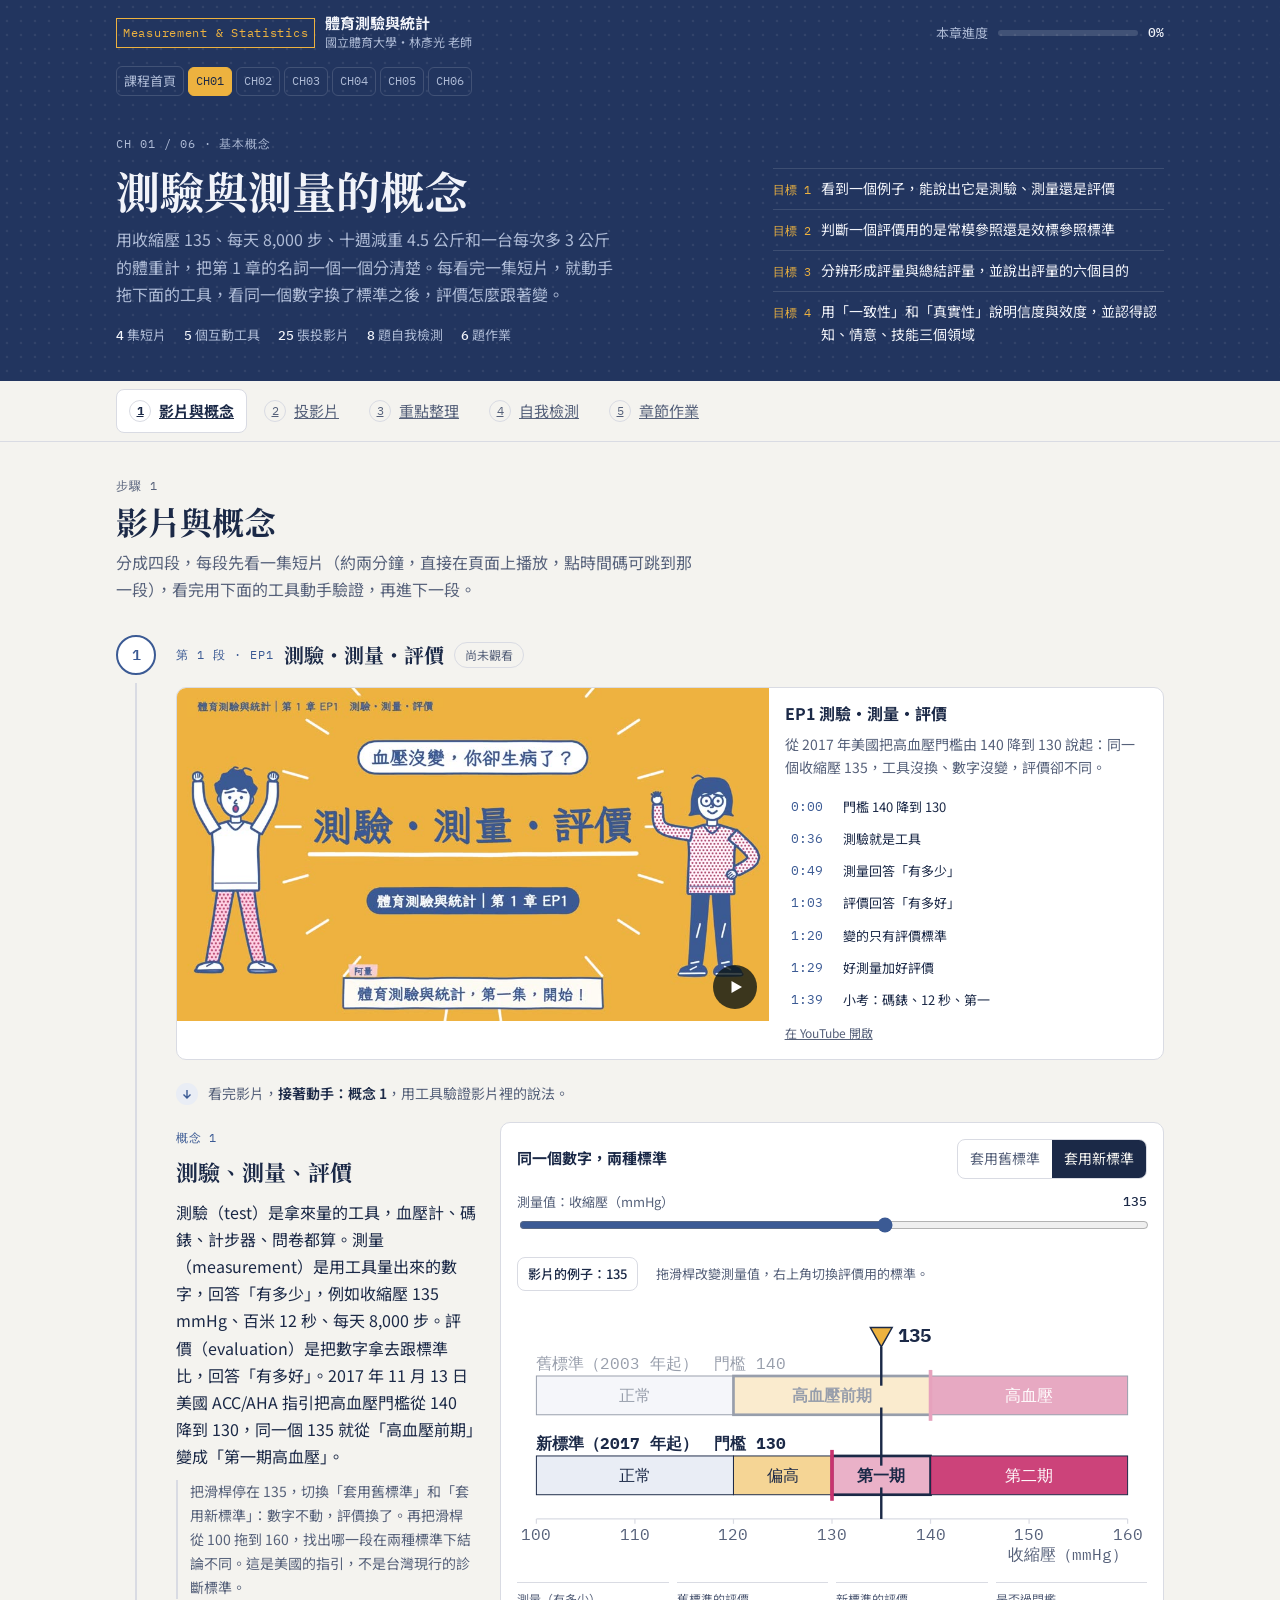
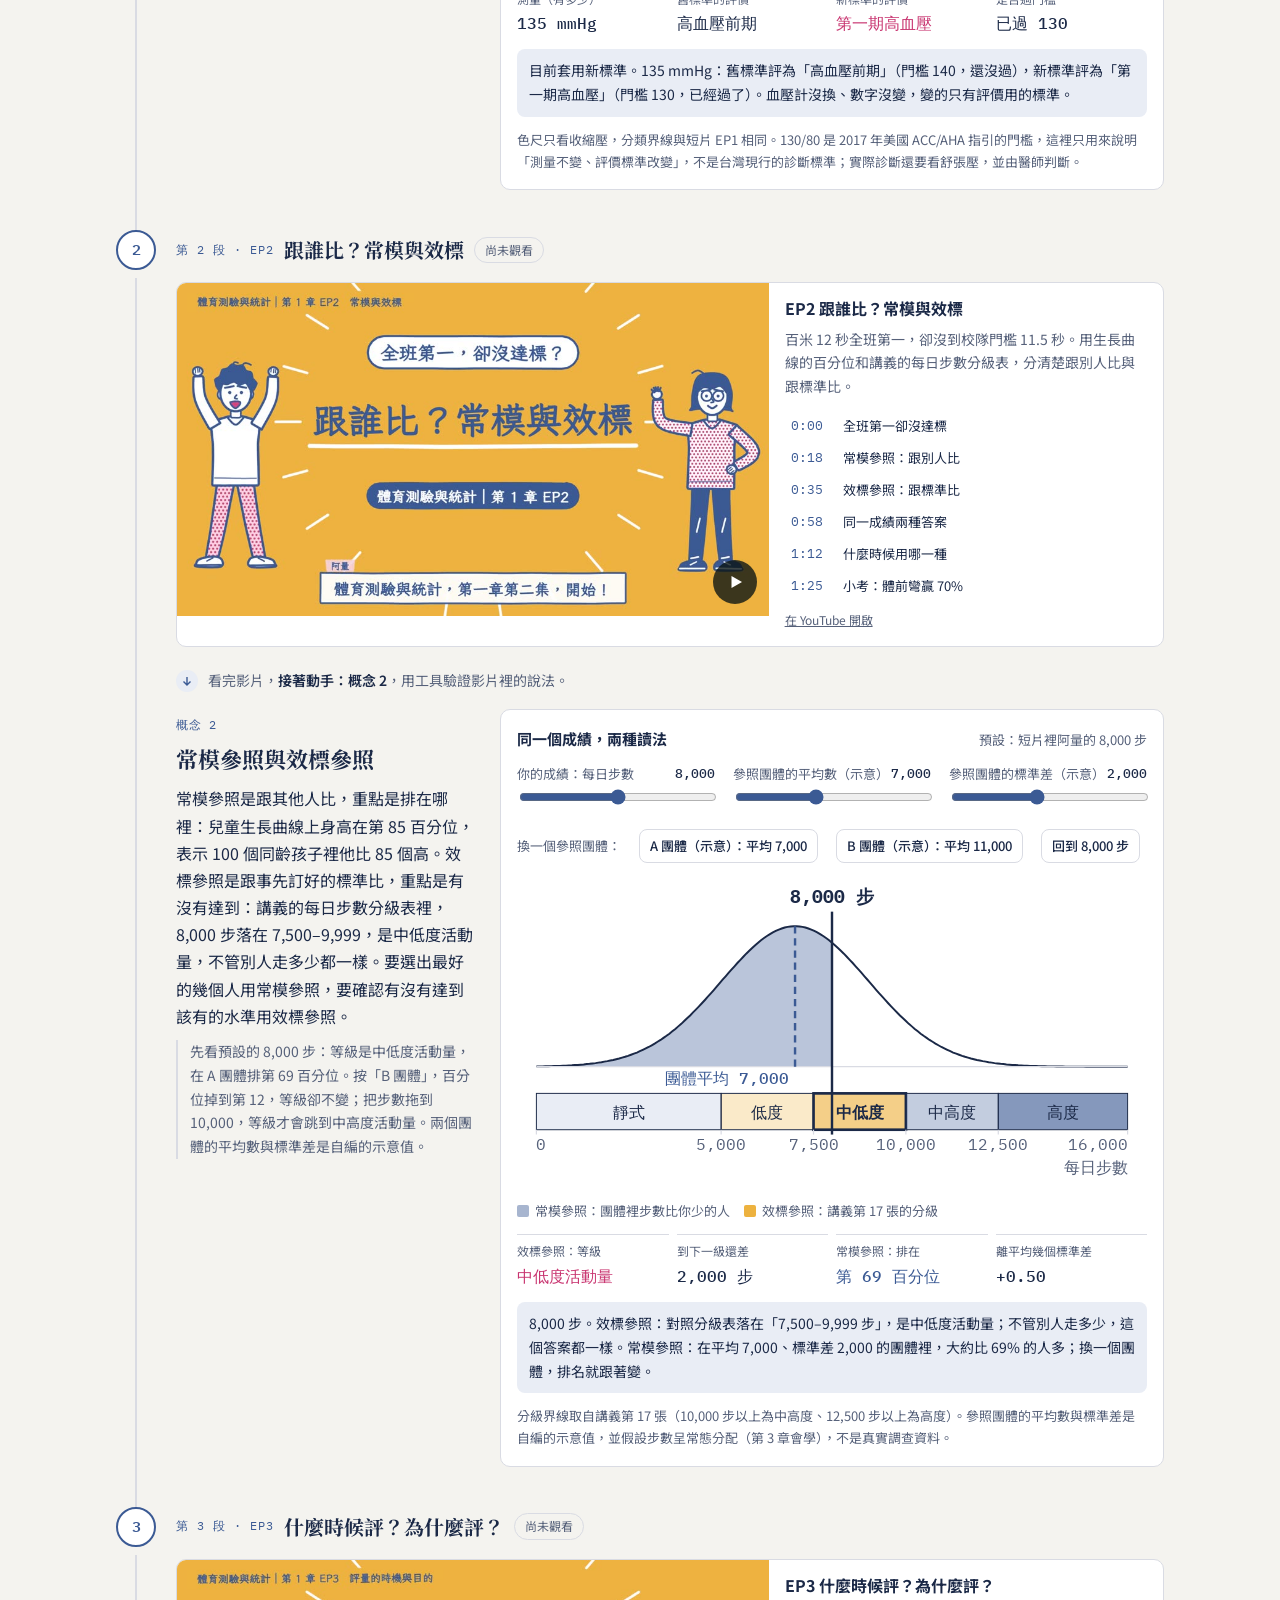
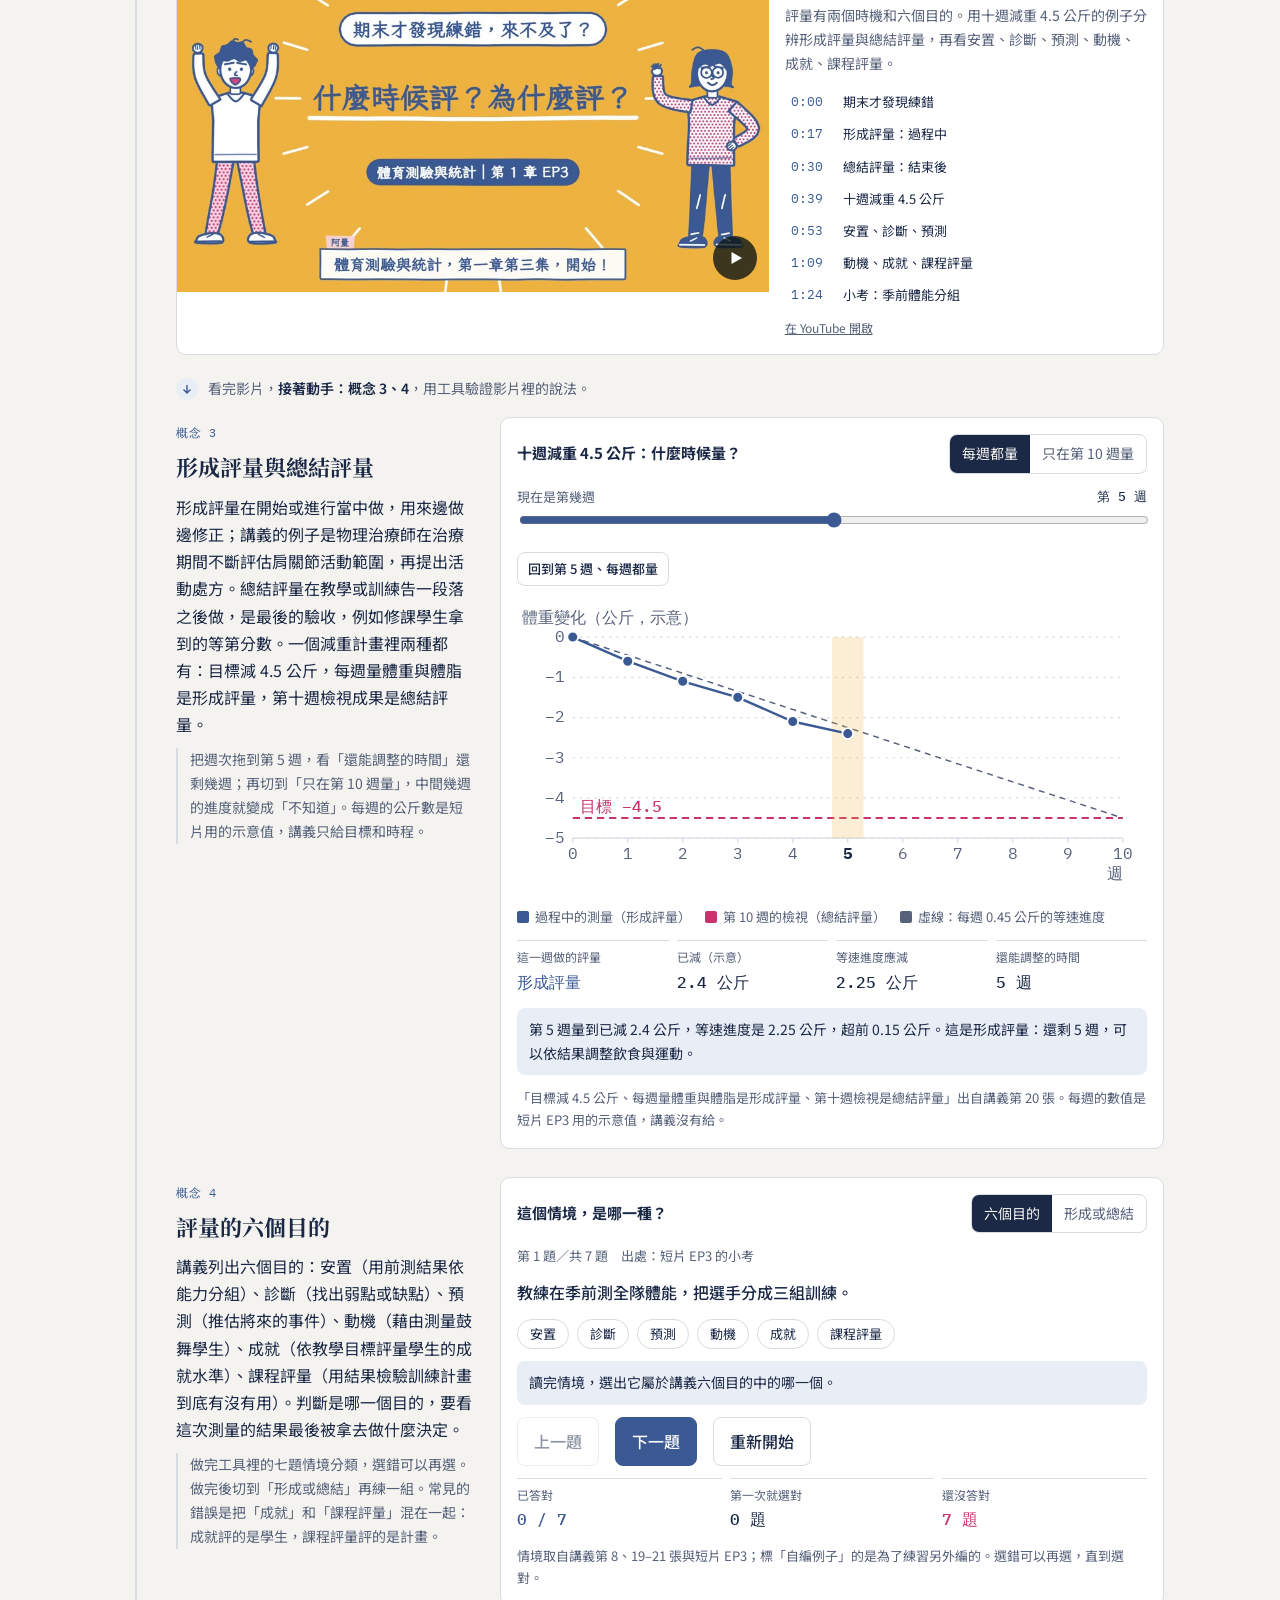
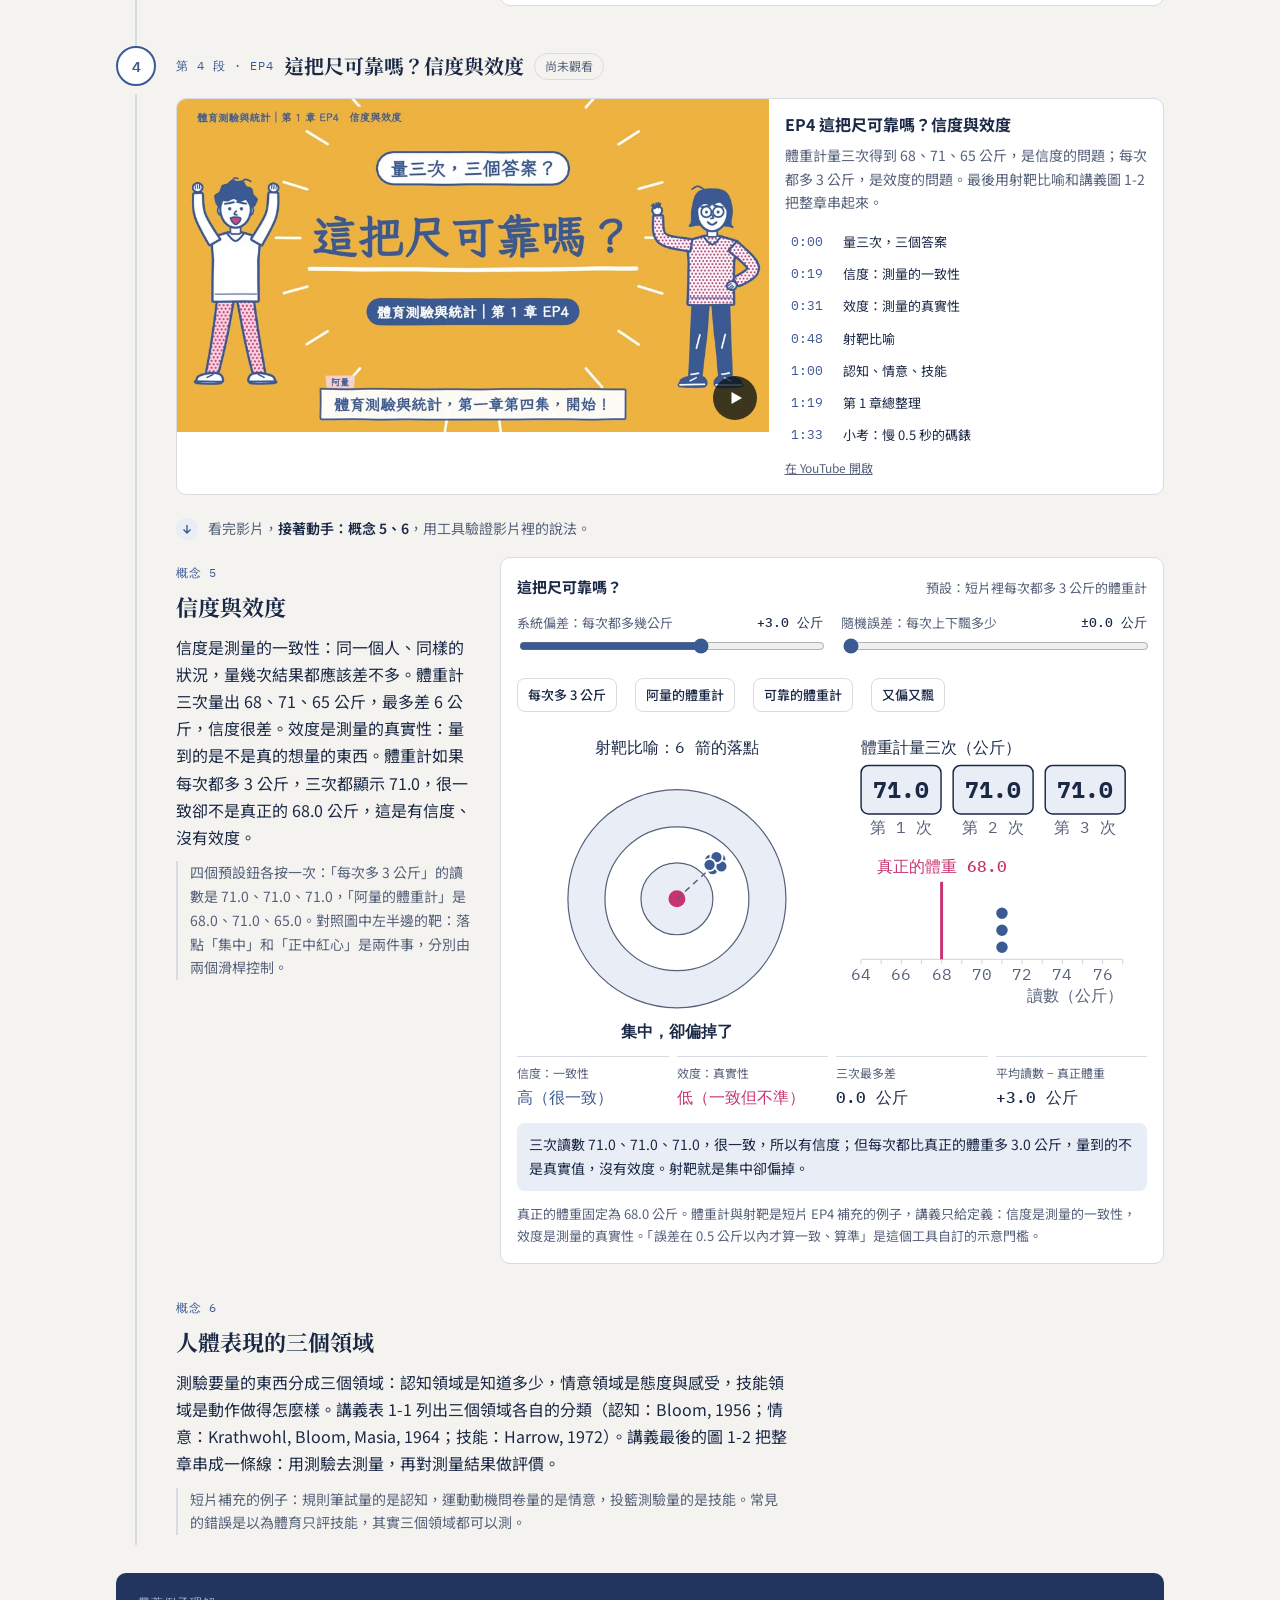
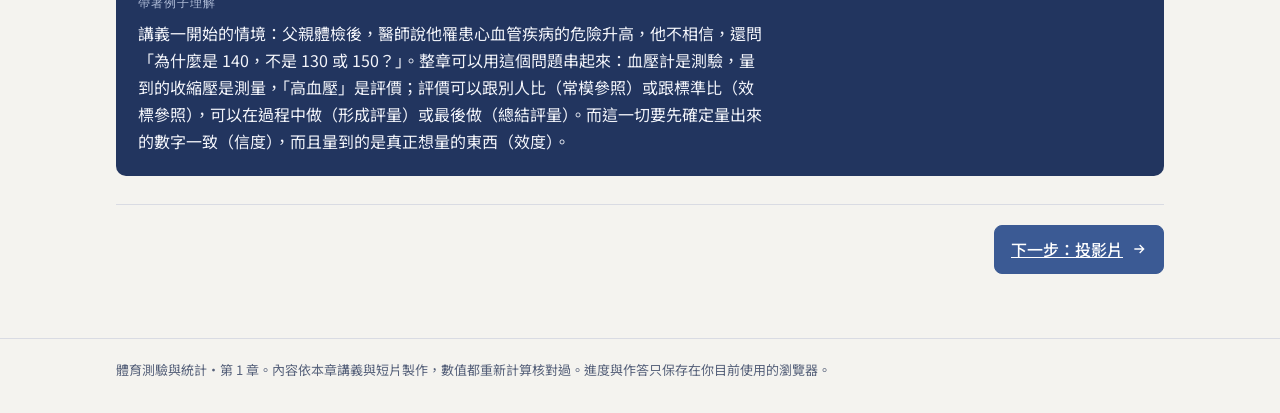
==== commit 17bb4392: "影片改用 YouTube 內嵌播放，移除儲存庫內的 mp4 Co-Authored-By: Claude Fable 5.2 <noreply@anthropic.com> Claude-Sessio" ====
--- a/ch1/index.html
+++ b/ch1/index.html
@@ -397,6 +397,12 @@
 .hero li span{flex:0 0 auto;white-space:nowrap}
 .formula{white-space:normal;overflow-wrap:anywhere}
 .sec-body .tbl-wrap,.ref .tbl-wrap{margin:0 0 12px}
+
+/* YouTube 內嵌播放 */
+.video .thumb.yt{cursor:pointer}
+.video .thumb iframe{width:100%;height:100%;border:0;display:block}
+.ytlink{font-size:12px;color:var(--muted);margin-top:auto;align-self:flex-start}
+.ytlink:hover{color:var(--accent)}
 </style></head>
 <body>
 <div class="band">
@@ -479,7 +485,7 @@
 </main>
 <footer><div class="wrap" id="footText"></div></footer>
 
-<script type="application/json" id="chData">{"id": 1, "title": "測驗與測量的概念", "eyebrow": "CH 01 / 06 · 基本概念", "lede": "用收縮壓 135、每天 8,000 步、十週減重 4.5 公斤和一台每次多 3 公斤的體重計，把第 1 章的名詞一個一個分清楚。每看完一集短片，就動手拖下面的工具，看同一個數字換了標準之後，評價怎麼跟著變。", "objectives": ["看到一個例子，能說出它是測驗、測量還是評價", "判斷一個評價用的是常模參照還是效標參照標準", "分辨形成評量與總結評量，並說出評量的六個目的", "用「一致性」和「真實性」說明信度與效度，並認得認知、情意、技能三個領域"], "videos": [{"k": "ep1", "t": "EP1 測驗・測量・評價", "d": "從 2017 年美國把高血壓門檻由 140 降到 130 說起：同一個收縮壓 135，工具沒換、數字沒變，評價卻不同。", "c": [["0:00", "門檻 140 降到 130"], ["0:36", "測驗就是工具"], ["0:49", "測量回答「有多少」"], ["1:03", "評價回答「有多好」"], ["1:20", "變的只有評價標準"], ["1:29", "好測量加好評價"], ["1:39", "小考：碼錶、12 秒、第一"]], "src": "video/ep1.mp4"}, {"k": "ep2", "t": "EP2 跟誰比？常模與效標", "d": "百米 12 秒全班第一，卻沒到校隊門檻 11.5 秒。用生長曲線的百分位和講義的每日步數分級表，分清楚跟別人比與跟標準比。", "c": [["0:00", "全班第一卻沒達標"], ["0:18", "常模參照：跟別人比"], ["0:35", "效標參照：跟標準比"], ["0:58", "同一成績兩種答案"], ["1:12", "什麼時候用哪一種"], ["1:25", "小考：體前彎贏 70%"]], "src": "video/ep2.mp4"}, {"k": "ep3", "t": "EP3 什麼時候評？為什麼評？", "d": "評量有兩個時機和六個目的。用十週減重 4.5 公斤的例子分辨形成評量與總結評量，再看安置、診斷、預測、動機、成就、課程評量。", "c": [["0:00", "期末才發現練錯"], ["0:17", "形成評量：過程中"], ["0:30", "總結評量：結束後"], ["0:39", "十週減重 4.5 公斤"], ["0:53", "安置、診斷、預測"], ["1:09", "動機、成就、課程評量"], ["1:24", "小考：季前體能分組"]], "src": "video/ep3.mp4"}, {"k": "ep4", "t": "EP4 這把尺可靠嗎？信度與效度", "d": "體重計量三次得到 68、71、65 公斤，是信度的問題；每次都多 3 公斤，是效度的問題。最後用射靶比喻和講義圖 1-2 把整章串起來。", "c": [["0:00", "量三次，三個答案"], ["0:19", "信度：測量的一致性"], ["0:31", "效度：測量的真實性"], ["0:48", "射靶比喻"], ["1:00", "認知、情意、技能"], ["1:19", "第 1 章總整理"], ["1:33", "小考：慢 0.5 秒的碼錶"]], "src": "video/ep4.mp4"}], "concepts": [{"title": "測驗、測量、評價", "text": "測驗（test）是拿來量的工具，血壓計、碼錶、計步器、問卷都算。測量（measurement）是用工具量出來的數字，回答「有多少」，例如收縮壓 135 mmHg、百米 12 秒、每天 8,000 步。評價（evaluation）是把數字拿去跟標準比，回答「有多好」。2017 年 11 月 13 日美國 ACC/AHA 指引把高血壓門檻從 140 降到 130，同一個 135 就從「高血壓前期」變成「第一期高血壓」。", "tip": "把滑桿停在 135，切換「套用舊標準」和「套用新標準」：數字不動，評價換了。再把滑桿從 100 拖到 160，找出哪一段在兩種標準下結論不同。這是美國的指引，不是台灣現行的診斷標準。"}, {"title": "常模參照與效標參照", "text": "常模參照是跟其他人比，重點是排在哪裡：兒童生長曲線上身高在第 85 百分位，表示 100 個同齡孩子裡他比 85 個高。效標參照是跟事先訂好的標準比，重點是有沒有達到：講義的每日步數分級表裡，8,000 步落在 7,500–9,999，是中低度活動量，不管別人走多少都一樣。要選出最好的幾個人用常模參照，要確認有沒有達到該有的水準用效標參照。", "tip": "先看預設的 8,000 步：等級是中低度活動量，在 A 團體排第 69 百分位。按「B 團體」，百分位掉到第 12，等級卻不變；把步數拖到 10,000，等級才會跳到中高度活動量。兩個團體的平均數與標準差是自編的示意值。"}, {"title": "形成評量與總結評量", "text": "形成評量在開始或進行當中做，用來邊做邊修正；講義的例子是物理治療師在治療期間不斷評估肩關節活動範圍，再提出活動處方。總結評量在教學或訓練告一段落之後做，是最後的驗收，例如修課學生拿到的等第分數。一個減重計畫裡兩種都有：目標減 4.5 公斤，每週量體重與體脂是形成評量，第十週檢視成果是總結評量。", "tip": "把週次拖到第 5 週，看「還能調整的時間」還剩幾週；再切到「只在第 10 週量」，中間幾週的進度就變成「不知道」。每週的公斤數是短片用的示意值，講義只給目標和時程。"}, {"title": "評量的六個目的", "text": "講義列出六個目的：安置（用前測結果依能力分組）、診斷（找出弱點或缺點）、預測（推估將來的事件）、動機（藉由測量鼓舞學生）、成就（依教學目標評量學生的成就水準）、課程評量（用結果檢驗訓練計畫到底有沒有用）。判斷是哪一個目的，要看這次測量的結果最後被拿去做什麼決定。", "tip": "做完工具裡的七題情境分類，選錯可以再選。做完後切到「形成或總結」再練一組。常見的錯誤是把「成就」和「課程評量」混在一起：成就評的是學生，課程評量評的是計畫。"}, {"title": "信度與效度", "text": "信度是測量的一致性：同一個人、同樣的狀況，量幾次結果都應該差不多。體重計三次量出 68、71、65 公斤，最多差 6 公斤，信度很差。效度是測量的真實性：量到的是不是真的想量的東西。體重計如果每次都多 3 公斤，三次都顯示 71.0，很一致卻不是真正的 68.0 公斤，這是有信度、沒有效度。", "tip": "四個預設鈕各按一次：「每次多 3 公斤」的讀數是 71.0、71.0、71.0，「阿量的體重計」是 68.0、71.0、65.0。對照圖中左半邊的靶：落點「集中」和「正中紅心」是兩件事，分別由兩個滑桿控制。"}, {"title": "人體表現的三個領域", "text": "測驗要量的東西分成三個領域：認知領域是知道多少，情意領域是態度與感受，技能領域是動作做得怎麼樣。講義表 1-1 列出三個領域各自的分類（認知：Bloom, 1956；情意：Krathwohl, Bloom, Masia, 1964；技能：Harrow, 1972）。講義最後的圖 1-2 把整章串成一條線：用測驗去測量，再對測量結果做評價。", "tip": "短片補充的例子：規則筆試量的是認知，運動動機問卷量的是情意，投籃測驗量的是技能。常見的錯誤是以為體育只評技能，其實三個領域都可以測。"}], "widgets": ["c1bp", "c1ref", "c1timing", "c1purpose", "c1target", null], "epmap": [[0], [1], [2, 3], [4, 5]], "example": "講義一開始的情境：父親體檢後，醫師說他罹患心血管疾病的危險升高，他不相信，還問「為什麼是 140，不是 130 或 150？」。整章可以用這個問題串起來：血壓計是測驗，量到的收縮壓是測量，「高血壓」是評價；評價可以跟別人比（常模參照）或跟標準比（效標參照），可以在過程中做（形成評量）或最後做（總結評量）。而這一切要先確定量出來的數字一致（信度），而且量到的是真正想量的東西（效度）。", "slidesNote": "〈(一) 體育測驗與統計概念〉，共 25 張；第 1–5 張是課程說明，第 6 張起是第 1 章的內容。", "stage3": {"tab": "重點整理", "title": "重點整理：把名詞分清楚", "lede": "這一章沒有要計算的大型資料，這一步把四集短片的核心概念整理成六組對照表，每一節都有判斷練習和講解，先自己判斷再對答案。最後一節是講義的三項更正與短片補充內容的說明。"}, "filesNote": "本章只有一個資料檔：講義第 17 張的每日步數分級表，第二節與章節作業會用到，用 Excel 可以直接開啟。", "stepRefs": [["讀生長曲線的百分位", [16], "生長曲線上的五條線是第 3、15、50、85、97 百分位，這一步說明怎麼讀。"], ["讀每日步數分級表", [17], "這張表就是效標：步數落在哪一列，評價就是那一列的等級。標題的「校標」是錯字，應為「效標」。"], ["三個領域對照", [23], "表 1-1 列出認知、情意、技能三個領域各自的分類。"]], "secRefs": [["一、", [10], "三個詞的定義出自這一張：測量、測驗、評價。"], ["三、", [19, 20], "形成評量與總結評量的定義，以及物理治療師、學期等第、減重 4.5 公斤三個例子。"], ["四、", [21], "六個目的的原文：安置、診斷、預測、動機、成就、課程評量。"], ["五、", [22], "講義對信度與效度只給一句定義：一致性、真實性。"], ["六、", [25], "圖 1-2 由下往上讀：測驗、測量、評價三層，各有分支。"]], "quiz": [{"id": "q1", "p": "「計步器、8,000 步、中低度活動量」這三樣，依序是什麼？", "o": ["測量、測驗、評價", "測驗、測量、評價", "評價、測量、測驗", "測驗、評價、測量"], "a": 1, "e": "計步器是工具（測驗），8,000 步是量出來的數字（測量），中低度活動量是拿數字對照講義分級表之後下的判斷（評價）。"}, {"id": "q2", "p": "用「同一個數字，兩種標準」的工具試試看：把收縮壓從 100 拖到 160。哪一段的人，在舊標準還沒過高血壓門檻，在新標準卻已經過了？", "o": ["100–119 mmHg", "120–129 mmHg", "130–139 mmHg", "140–160 mmHg"], "a": 2, "e": "舊標準的門檻是 140，新標準是 130。130–139 在舊標準是高血壓前期，在新標準是第一期高血壓；其他三段「有沒有過門檻」的結論不變。這是美國 ACC/AHA 的指引，不是台灣現行的診斷標準。"}, {"id": "q3", "p": "2017 年美國把高血壓門檻從 140 降到 130 之後，短片說美國成年人的高血壓比例從 32% 變成 46%。比例增加了幾個百分點？", "num": 14, "tol": 0.5, "unit": "百分點", "hint": "46 減 32。想一想：這段期間有誰的血壓數字改變了嗎？", "e": "46 − 32 ＝ 14 個百分點。沒有任何人的血壓數字改變，多出來的人全是因為評價用的標準變了。（研究原文的數字是 31.9% 與 45.6%，相差 13.7 個百分點。）"}, {"id": "q4", "p": "講義的兒童生長曲線上，一個孩子的身高在「第 85 百分位」。這句話的意思是？", "o": ["100 個同齡孩子裡，他比 85 個高", "他的身高是 85 公分", "他的身高達到標準身高的 85%", "有 85% 的同齡孩子比他高"], "a": 0, "e": "百分位說的是在同齡孩子裡排在哪裡，屬於常模參照。第 85 百分位表示 100 個同齡孩子中，他比 85 個高。"}, {"id": "q5", "p": "用「同一個成績，兩種讀法」的工具試試看：每日步數 8,000，參照團體用預設的 A 團體（平均 7,000、標準差 2,000，示意值）。8,000 步在這個團體排在第幾百分位？（四捨五入到整數）", "num": 69, "tol": 1, "unit": "百分位", "hint": "把三個滑桿調回預設值，讀「常模參照：排在」那一格。", "e": "約第 69 百分位（比平均多 0.5 個標準差）。按「B 團體」（平均 11,000、標準差 2,500）會變成第 12 百分位，但效標參照的等級一直是中低度活動量。"}, {"id": "q6", "p": "減重者的目標是十週減 4.5 公斤。他在第 4 週量體重和體脂，依結果調整飲食。第 4 週的這次測量屬於？", "o": ["總結評量", "常模參照", "安置", "形成評量"], "a": 3, "e": "在過程中量、結果用來修正做法，是形成評量。到第十週檢視有沒有減到 4.5 公斤，才是總結評量。"}, {"id": "q7", "p": "體育室比較新訓練計畫實施前後全隊的測驗成績，用來決定這套計畫要不要繼續。這是評量六個目的中的哪一個？（自編例子）", "o": ["診斷", "成就", "課程評量", "預測"], "a": 2, "e": "被評的是訓練計畫本身，不是個別學生。講義的說法：訓練計畫的正當性是依據課程評量的結果。"}, {"id": "q8", "p": "用「這把尺可靠嗎？」的工具試試看：按「阿量的體重計」，三次讀數是 68.0、71.0、65.0，真正的體重是 68.0 公斤。這台體重計的問題是？", "o": ["有信度、沒有效度", "信度低：三次最多差 6 公斤", "信度高、效度也高", "三次平均是 68，所以沒有問題"], "a": 1, "e": "71 − 65 ＝ 6 公斤，量三次得到三個答案，不一致就是信度低。雖然三次平均剛好是 68，但單獨一次的讀數不能相信。"}], "think": {"p": "2017 年 11 月 13 日那天，一位收縮壓 135 的美國人從「高血壓前期」變成「第一期高血壓」。他的身體有沒有改變？如果標準是人訂的、還會改，你要怎麼向講義裡那位不相信體檢結果的父親說明，評價仍然值得參考？", "answer": ["身體沒有改變。血壓計（測驗）沒換，135（測量）也沒變，改變的是評價用的標準。", "標準是人訂的，但不是隨便訂的。講義第 8–9 張父親問的第 4、5 個問題，問的正是依據：有什麼證據顯示超過這個數值危險性會增加、降下來危險性會降低。標準會修訂，是因為證據累積了。", "所以評價值不值得參考，要看兩件事：測量本身可不可靠（信度與效度），以及標準背後有沒有證據。講義第 9 張的結論是：好的測量與接下來的評價，應會導致好的決策。"], "check": ["你的回答有沒有把「測量沒變」和「評價變了」分開說？", "你有沒有提到評價的品質取決於測量的信度、效度與標準的依據，而不是只說「醫師說的就對」？"]}, "hw": {"title": "把第 1 章的概念用在真實情境", "source": "講義第 8–9 張「測驗與評量的挑戰」與第 17 張每日步數分級表", "questions": [{"id": "h1", "type": "long", "p": "讀講義第 8–9 張「測驗與評量的挑戰」：父親體檢後，醫師依體重、血壓、身體活動程度、膽固醇等結果，說他罹患心血管疾病的危險升高，父親不相信。請用本章的詞回答：(1) 從這個情境各舉一個測驗、測量、評價的例子；(2) 父親問「為什麼是 140，不是 130 或 150？」是在質疑測驗、測量還是評價？(3) 父親問「我們怎麼知道測量是準確的？」對應本章哪兩個概念？", "ref": "<h4>參考結果<\/h4><div class=\"tbl-wrap\"><table><tr><th>問題<\/th><th>參考答案<\/th><\/tr><tr><td>(1) 測驗<\/td><td>血壓計、體重計、抽血檢驗、詢問生活形態的問卷，任一個都可以<\/td><\/tr><tr><td>(1) 測量<\/td><td>量出來的數字：收縮壓幾 mmHg、體重幾公斤、膽固醇的數值<\/td><\/tr><tr><td>(1) 評價<\/td><td>「危險性提高」「血壓太高」這類對數字下的判斷<\/td><\/tr><tr><td>(2)<\/td><td>質疑的是評價用的標準。數字本身沒有爭議，他問的是門檻為什麼訂在 140、依據是什麼<\/td><\/tr><tr><td>(3)<\/td><td>信度與效度。講義在這個問題後面直接標了「效度與信度」<\/td><\/tr><\/table><\/div><h4>解讀方向<\/h4><p>檢查自己有沒有把「工具」「數字」「判斷」分開：只要句子裡有好壞、高低、危險這類字眼，就是評價，不是測量。<\/p><p>第 (2) 題可以連到短片 EP1：2017 年美國 ACC/AHA 指引把門檻由 140 改成 130，測量不變，評價就變了。這是美國的指引，不是台灣現行的診斷標準。<\/p>"}, {"id": "h2", "type": "single", "p": "依講義第 17 張的每日步數分級表，某位同學平均每天走 6,200 步，屬於哪一級？", "o": ["靜式生活型態", "低度活動量", "中低度活動量", "中高度活動量"], "a": 1, "e": "6,200 落在 5,000–7,499，是低度活動量。這是效標參照：只跟分級表比，不跟別人比。"}, {"id": "h3", "type": "multi", "p": "下列哪些評價用的是「效標參照」標準？（複選）", "o": ["每天 8,000 步，屬於中低度活動量", "身高在同齡孩子的第 85 百分位", "收縮壓 135，依 2017 年美國的新標準是第一期高血壓", "百米 12 秒，全班第一", "百米 12 秒，離校隊門檻 11.5 秒還差 0.5 秒（短片的虛構例子）"], "a": [0, 2, 4], "e": "跟事先訂好的固定標準比，是效標參照：步數分級表、高血壓門檻、校隊門檻。百分位和全班第一是跟其他人比，屬於常模參照。"}, {"id": "h4", "type": "num", "p": "阿量平均每天走 8,000 步。依講義第 17 張的分級表，他每天至少還要多走幾步，才會到「高度活動量」？", "num": 4500, "tol": 0.5, "hint": "先找出「高度活動量」那一列的下限，再減掉 8,000。", "e": "高度活動量的下限是 12,500 步，12,500 − 8,000 ＝ 4,500 步。如果只要到中高度活動量（10,000 步），再多 2,000 步就夠。"}, {"id": "h5", "type": "single", "p": "一支碼錶每次都比實際時間慢 0.5 秒，而且每次慢得一樣多。下列敘述何者正確？", "o": ["信度低、效度高", "信度高、效度高", "信度低、效度低", "信度高、效度低"], "a": 3, "e": "每次慢得一樣，結果很一致，信度高；但量到的不是真正的時間，效度低。這和每次都多 3 公斤的體重計是同一種情況。"}, {"id": "h6", "type": "long", "p": "選一個你的專項（或你熟悉的運動）會用到的測驗，寫出：(1) 測驗是什麼，測量得到什麼數字與單位；(2) 這個數字用常模參照怎麼評價，用效標參照怎麼評價；(3) 什麼時候量算形成評量，什麼時候量算總結評量；(4) 這個測驗的信度或效度，最可能出什麼問題。", "ref": "<h4>參考結果（自編例子：籃球罰球，數字都是假設的）<\/h4><div class=\"tbl-wrap\"><table><tr><th>項目<\/th><th>寫法示範<\/th><\/tr><tr><td>(1) 測驗與測量<\/td><td>測驗：在罰球線投 20 球。測量：命中 14 球<\/td><\/tr><tr><td>(2) 常模參照<\/td><td>跟隊友比：14 球在全隊排第幾、贏過多少人<\/td><\/tr><tr><td>(2) 效標參照<\/td><td>跟標準比：教練規定 20 球至少進 15 球才算通過，14 球沒達標<\/td><\/tr><tr><td>(3) 形成評量<\/td><td>每週練習後測一次，依結果調整出手動作<\/td><\/tr><tr><td>(3) 總結評量<\/td><td>學期末最後一次測驗，計入學期成績<\/td><\/tr><tr><td>(4) 信度<\/td><td>只投 20 球，今天進 14 球、明天進 9 球，每次差很多，就是不一致<\/td><\/tr><tr><td>(4) 效度<\/td><td>罰球沒有防守也不喘，拿它代表比賽中的投籃能力，量到的可能不是真正想量的東西<\/td><\/tr><\/table><\/div><h4>解讀方向<\/h4><p>四個部分是否都用到本章的詞，而且沒有混用：(1) 的答案只能是工具和數字，不能出現好壞。<\/p><p>(2) 同一個數字的兩種評價可以不一樣，就像百米 12 秒是全班第一，卻沒到校隊門檻。<\/p><p>(4) 信度問的是「再量一次會不會差不多」，效度問的是「量到的是不是我真正想知道的能力」。<\/p>"}]}, "slidesN": 25, "deckName": "(一)體育測驗與統計概念", "guide": "這一章沒有要計算的大型資料，重點是把名詞分清楚。下面六節各整理一組概念：先看對照表，再做判斷練習，自己判斷完才看講解。每做完一節就按「完成這一節」。最後一節列出講義要更正的三個地方，以及短片補充、講義沒有的內容。\n\n## 一、測驗、測量、評價：三個詞對照\n\n講義第 10 張的定義原文在上面的投影片裡。下表把三個詞換成白話排在一起，例子是短片 EP1 用的。\n\n| 詞 | 白話 | 回答的問題 | 例子 |\n|---|---|---|---|\n| 測驗（test） | 拿來量的儀器或工具 | 用什麼量 | 血壓計、碼錶、計步器、問卷 |\n| 測量（measurement） | 量出來的數字 | 有多少 | 收縮壓 135、百米 12 秒、8,000 步 |\n| 評價（evaluation） | 拿數字去比之後下的判斷 | 有多好 | 高血壓前期、全班第一 |\n\n講義特別提到，測驗這個工具可以是紙筆、口頭、生理、心理或器械，所以問卷和血壓計一樣都是測驗。\n\n三個詞有先後順序：先有工具（測驗），才量得出數字（測量），有了數字才能下判斷（評價）。\n\n「評價」和「評量」在這份講義裡都對應 evaluation：第 10 張寫「評價」，第 19、20 張寫「形成評量」「總結評量」。本頁照講義各處原本的用詞，不另外統一。\n\n### 判斷練習：這是哪一個詞\n\n先自己判斷下面六項各是測驗、測量還是評價，再往下看講解。\n\n1. 計步器\n2. 每週從事中高強度身體活動的天數\n3. 一份身體活動的自我報告問卷\n4. 收縮壓 135 mmHg\n5. 第一期高血壓\n6. 全班第一\n\n### 講解：工具、數字、判斷\n\n- 第 1、3 項是**測驗**。講義第 10 張說，要確定高強度身體活動的量，可以用自我報告、計步器或動作受納器，這些都是工具。問卷也是測驗，不是只有考卷才算。\n- 第 2、4 項是**測量**。它們都是量出來的數字，只回答「有多少」，沒有說好不好。\n- 第 5、6 項是**評價**。它們都是把數字拿去比較之後下的判斷。第 5 項是跟標準比，第 6 項是跟別人比，這個差別是第二節的主題。\n- 最容易錯的地方：分數是測量，等第才是評價。講義第 13 張的例子裡，滿分 500 分拿到 350 分是測量，Grade B 是評價。\n\n### 高血壓門檻的例子：測量不變，評價變了\n\n2017 年 11 月 13 日，美國兩大心臟學會（ACC 與 AHA）公布的指引把高血壓門檻由 140/90 改為 130/80。下表只看收縮壓，分類與短片 EP1 的兩把色尺相同。\n\n| 收縮壓（mmHg） | 舊標準（2003 年起） | 新標準（2017 年起） |\n|---|---|---|\n| 低於 120 | 正常 | 正常 |\n| 120–129 | 高血壓前期 | 偏高 |\n| 130–139 | 高血壓前期 | 第一期高血壓 |\n| 140 以上 | 高血壓 | 第二期高血壓 |\n\n讀法：找到 135 落在哪一列，往右讀兩欄。同一個 135，舊標準是「高血壓前期」，新標準是「第一期高血壓」。改用新標準之後，美國成年人的高血壓比例從 32% 變成 46%，增加 14 個百分點，可是血壓計沒換，每個人的數字也沒變，變的只有評價用的標準。\n\n130/80 是美國的指引，這裡只用來說明「測量不變、評價標準改變」，不是台灣現行的診斷標準。\n\n## 二、常模參照與效標參照：同一個成績，兩種讀法\n\n評價一定要「比」，差別在跟誰比。\n\n| 比較項目 | 常模參照 | 效標參照 |\n|---|---|---|\n| 跟誰比 | 跟其他人比 | 跟事先訂好的標準比 |\n| 回答的問題 | 排在哪裡 | 有沒有達到 |\n| 講義的例子 | 兒童生長曲線的百分位（第 15、16 張） | 每日步數分級表（第 17 張） |\n| 短片的例子 | 百米 12 秒，全班第一 | 百米 12 秒，離校隊門檻 11.5 秒還差 0.5 秒 |\n| 別人的成績變了 | 你的評價會跟著變 | 你的評價不變 |\n| 適合的時機（短片補充） | 要選出最好的幾個人 | 要確認有沒有達到該有的水準 |\n\n百米 12 秒與校隊門檻 11.5 秒是短片的虛構例子。\n\n### 讀生長曲線的百分位\n\n講義第 16 張的生長曲線，男生、女生各一張圖，每張圖上有身高與體重兩組曲線，每組畫了第 3、15、50、85、97 百分位五條線。\n\n1. 先在橫軸找到年齡。\n2. 往上找到這個孩子的身高，看它落在哪一條線上，或哪兩條線之間。\n3. 落在第 85 百分位那條線上，意思是 100 個同齡、同性別的孩子裡，他比 85 個高。\n\n百分位只說「排在哪裡」，沒有說「夠不夠高」。這就是常模參照。\n\n### 讀每日步數分級表\n\n講義第 17 張的分級表整理如下，也可以下載 table1_steps.csv。\n\n| 每日步數 | 活動量等級 |\n|---|---|\n| 不到 5,000 | 靜式生活型態 |\n| 5,000–7,499 | 低度活動量 |\n| 7,500–9,999 | 中低度活動量 |\n| 10,000–12,499 | 中高度活動量 |\n| 12,500 以上 | 高度活動量 |\n\n1. 找出步數落在哪一列，那一列的等級就是評價。\n2. 用下一列的下限減掉步數，就是離下一級還差幾步。\n\n以短片裡阿量的 8,000 步為例：落在 7,500–9,999，是中低度活動量。離中高度活動量還差 10,000 − 8,000 ＝ 2,000 步，離高度活動量還差 12,500 − 8,000 ＝ 4,500 步。\n\n如果有很多人的步數要分級，可以交給 Excel。用 Excel 開啟 table1_steps.csv，A 欄是活動量等級，B 欄是每一級的步數下限（第 2 到第 6 列）。在 F2 輸入步數，在 G2 輸入下面的公式，就會傳回等級；F2 輸入 8000 會得到「中低度活動量」。\n\n```\n=LOOKUP(F2,$B$2:$B$6,$A$2:$A$6)\n```\n\nLOOKUP 會在 B 欄找出「不超過 F2 的最大下限」，再傳回同一列 A 欄的等級。要判讀很多人，把步數往下填在 F 欄，再把 G2 的公式往下複製。\n\n不管全班其他人走幾步，8,000 步的等級都是中低度活動量。這就是效標參照。\n\n### 判斷練習：常模還是效標\n\n1. 體前彎成績贏過全國 70% 的同齡人。\n2. 收縮壓 135，依 2017 年美國的新標準是第一期高血壓。\n3. 每天走 6,200 步，屬於低度活動量。\n4. 身高在同齡孩子的第 50 百分位。\n5. 百米 12 秒，沒有達到校隊門檻 11.5 秒。\n\n### 講解：把「其他人」換掉，評價會不會變\n\n- 第 1、4 項是**常模參照**。「贏過 70% 的人」「第 50 百分位」都是在一群人裡的位置；如果其他人的成績變了，這個評價就會變。第 1 項是短片 EP2 的小考題。\n- 第 2、3、5 項是**效標參照**。130 mmHg、5,000–7,499 步、11.5 秒都是事先訂好的固定數值，跟別人的成績無關。\n- 判斷的方法：想像把一起受測的人全部換成另一批，評價會變的是常模參照，不會變的是效標參照。\n- 兩種讀法可以同時用在同一個成績上，而且答案可以不同：全班第一，卻沒達標。\n\n## 三、形成評量與總結評量\n\n這一節看的是「什麼時候評」。\n\n| 比較項目 | 形成評量 | 總結評量 |\n|---|---|---|\n| 英文 | formative evaluation | summative evaluation |\n| 什麼時候做 | 開始或進行中（如前測與再測） | 教學告一段落或訓練單元結束時 |\n| 用來做什麼 | 邊做邊修正 | 最後驗收 |\n| 講義的例子 | 物理治療師在治療期間不斷評估肩關節活動範圍，以提出活動處方 | 修課學生得到的最後等第分數 |\n| 減重的例子 | 每週持續測量體重與體脂 | 到第十週檢視體重與體脂百分比 |\n\n### 十週減重 4.5 公斤的例子\n\n講義第 20 張只給目標和時程：減重者目標減輕 4.5 公斤，為期十週。\n\n1. 平均每週要減 4.5 ÷ 10 ＝ 0.45 公斤，這是等速進度。\n2. 短片 EP3 畫的曲線是示意值：第 5 週已減 2.4 公斤。等速進度到第 5 週是 0.45 × 5 ＝ 2.25 公斤，所以超前 2.4 − 2.25 ＝ 0.15 公斤。\n3. 第 5 週這次測量是形成評量：還剩 5 週，知道進度就能調整。\n4. 第 10 週檢視是否減到 4.5 公斤，是總結評量：計畫已經結束，只能驗收。\n\n如果中間九週都不量，只在第 10 週量一次，就算途中落後也不會知道。短片開場「期末才發現整學期都練錯」講的就是這件事。\n\n### 判斷練習：形成還是總結\n\n1. 訓練開始前先做一次前測。\n2. 治療進行到一半，物理治療師評估肩關節活動範圍，決定接下來的活動處方。\n3. 學期最後一週的測驗，成績計入學期總分。\n\n### 講解：看時間點，也看結果拿去做什麼\n\n- 第 1、2 項是**形成評量**。講義第 19 張把「前測與再測」都算在形成評量裡，因為結果是用來安排或調整接下來的訓練。\n- 第 3 項是**總結評量**。教學已經告一段落，結果用來給最後的成績。第 3 項是自編例子。\n- 同一種測驗可以是形成也可以是總結。量體重這件事，每週量是形成評量，第十週量是總結評量，差別在時間點與用途，不在工具。\n\n## 四、評量的六個目的\n\n這一節看的是「為什麼評」。講義第 21 張列了六個目的。\n\n| 目的 | 講義的說法 | 白話 |\n|---|---|---|\n| 安置 | 利用前測結果將學生依能力分組 | 分到適合的組 |\n| 診斷 | 診斷學生的弱點或缺點 | 找出弱點 |\n| 預測 | 預測將來的事件 | 推估將來 |\n| 動機 | 藉由測量鼓舞學生 | 鼓勵人 |\n| 成就 | 教學都訂有目標，並據以評量學生的成就水準 | 目標達到了沒 |\n| 課程評量 | 訓練計畫的正當性是依據課程評量的結果 | 計畫有沒有用 |\n\n### 每個目的一個例子\n\n- **安置**：季前測全隊體能，把選手分成三組訓練（短片 EP3 的小考）。\n- **診斷**：測出某位選手左腿肌力明顯比右腿弱，針對弱點加強（自編例子）。\n- **預測**：醫師依體檢結果，推估父親將來罹患心血管疾病的危險（講義第 8 張的情境）。\n- **動機**：讓學生看到自己每個月的進步幅度，更願意練（自編例子）。\n- **成就**：教學目標是連續游 50 公尺，期末檢查每位學生有沒有做到（自編例子）。\n- **課程評量**：比較新訓練計畫實施前後全隊的成績，決定要不要繼續採用（自編例子）。\n\n### 判斷的方法：結果拿去做什麼決定\n\n看到一個情境，問自己：這次測量的結果，最後被拿去做什麼？\n\n- 決定把誰分到哪一組，是安置。\n- 決定要加強哪個弱點，是診斷。\n- 推估以後會怎樣，是預測。\n- 讓人更願意投入，是動機。\n- 確認個人有沒有達到教學目標，是成就。\n- 確認計畫本身值不值得繼續，是課程評量。\n\n最容易混的是成就與課程評量：成就評的是學生，課程評量評的是計畫。\n\n同一次測驗可以同時有好幾個目的。季前的體能測驗，可以用來分組（安置），也可以找出每個人的弱點（診斷）；季末再測一次和季前比較，就成了課程評量。\n\n## 五、信度與效度\n\n講義第 22 張各給一句定義，短片 EP4 用體重計和射靶補充說明。\n\n| 比較項目 | 信度 | 效度 |\n|---|---|---|\n| 講義的定義 | 測量的一致性 | 測量的真實性 |\n| 要問的問題 | 同一個人、同樣的狀況，量幾次結果差不多嗎 | 量到的，是不是真的想量的東西 |\n| 射靶比喻（短片補充） | 每一箭都集中 | 集中，而且正中紅心 |\n\n### 三台體重計\n\n假設真正的體重是 68.0 公斤，三台體重計各量三次（短片 EP4 的數字，單位公斤）。\n\n| 體重計 | 第 1 次 | 第 2 次 | 第 3 次 | 三次最多差 | 三次平均 | 判讀 |\n|---|---|---|---|---|---|---|\n| 可靠的體重計 | 68.0 | 68.1 | 67.9 | 0.2 | 68.0 | 信度高，而且量到真正的體重 |\n| 阿量的體重計 | 68 | 71 | 65 | 6 | 68.0 | 信度低 |\n| 每次多 3 公斤的體重計 | 71.0 | 71.0 | 71.0 | 0 | 71.0 | 有信度、沒有效度 |\n\n1. 先看一致性：最大的讀數減最小的讀數。68.1 − 67.9 ＝ 0.2，71 − 65 ＝ 6，71.0 − 71.0 ＝ 0。\n2. 再看真實性：三次平均減真正的體重。第三台是 71.0 − 68.0 ＝ 3.0 公斤，每次都多 3 公斤。\n\n把三次讀數放在 Excel 的 B2 到 D2。下面第一個公式算三次最多差多少，第二個算三次平均與真正體重 68 的差：\n\n```\n=MAX(B2:D2)-MIN(B2:D2)\n=AVERAGE(B2:D2)-68\n```\n\n### 常見的錯誤\n\n- 「很一致」不等於「很準」。第三台體重計三次一模一樣，卻每次都錯 3 公斤。\n- 「平均很準」不等於「可以相信」。阿量的體重計三次平均剛好是 68.0，但你量一次只會看到 68、71、65 其中一個，不知道該信哪個。信度不夠，效度也談不上。\n- 短片小考：碼錶每次都慢 0.5 秒，而且每次慢得一樣。很一致但不準，是有信度、沒有效度。\n\n這一章只要能用白話分辨就好。信度與效度怎麼用數字算，第 6 章會學。\n\n## 六、把整章串起來：講義圖 1-2 的讀法\n\n講義第 25 張的圖 1-2 有三個方框，由下往上是測驗、測量、評價，箭頭的方向就是第一節說的先後順序。每個方框各有幾條分支。\n\n| 層 | 方框 | 分支 | 在本頁哪裡 |\n|---|---|---|---|\n| 最下層 | 測驗 | 認知、技能、情意 | 本節的「三個領域對照」 |\n| 中間層 | 測量 | 客觀、信度、關聯、效度 | 第五節（信度、效度） |\n| 最上層 | 評價 | 常模參照標準、效標參照標準、形成、總結 | 第二節、第三節 |\n\n1. 最下層說的是「量什麼」：測驗要量的東西分成認知、技能、情意三個領域。\n2. 中間層說的是「量得好不好」：好的測量要有信度和效度。圖上的「客觀」與「關聯」，這一章的投影片沒有展開，第 6 章講信度與效度時會再出現。\n3. 最上層說的是「怎麼評」：跟誰比（常模參照或效標參照），以及什麼時候評（形成或總結）。\n\n### 三個領域對照\n\n| 領域 | 量的是什麼 | 例子（短片補充） | 講義表 1-1 的分類出處 |\n|---|---|---|---|\n| 認知 | 知道多少 | 規則筆試 | Bloom, 1956 |\n| 情意 | 態度與感受 | 運動動機問卷 | Krathwohl, Bloom, Masia, 1964 |\n| 技能 | 動作做得怎麼樣 | 投籃測驗 | Harrow, 1972 |\n\n### 用百米成績走一遍\n\n用短片的百米例子，把圖 1-2 由下往上走一遍。門檻與成績是短片的虛構例子，形成與總結那兩列是自編的延伸。\n\n| 圖上的位置 | 百米的例子 |\n|---|---|\n| 測驗（技能領域） | 用碼錶測百米 |\n| 測量 | 12 秒 |\n| 測量的信度 | 同一個人同樣狀況再測一次，成績應該差不多 |\n| 測量的效度 | 碼錶如果每次都慢 0.5 秒，量到的就不是真正的時間 |\n| 評價：常模參照 | 全班第一 |\n| 評價：效標參照 | 離校隊門檻 11.5 秒還差 0.5 秒 |\n| 評價：形成 | 訓練期間每週測一次，依結果調整訓練 |\n| 評價：總結 | 學期末最後一次測驗，計入成績 |\n\n做完這一節，試著不看表格，用自己的專項測驗照同樣的順序講一遍。章節作業第 6 題就是這個練習。\n\n## 講義更正與說明\n\n### 三項更正\n\n| 位置 | 講義的寫法 | 正確的寫法 |\n|---|---|---|\n| 第 11 張表頭 | MEASUREMENT 標成「測驗」 | 測量 |\n| 第 13 張的範例 | 體重 42 公斤評為 Fat、百米 40 秒評為 Fast | 改用收縮壓 135、百米 12 秒、每天 8,000 步 |\n| 第 17、18 張 | 「校標參照」 | 效標參照 |\n\n1. 第 11 張：依第 10 張的定義，measurement 是測量，test 才是測驗。這張表比較的是測量與評價。\n2. 第 13 張：原例的數字與評語不合理，所以短片與本頁換了例子。表的結構是對的：中間一欄是測量，右邊一欄是評價。\n3. 第 17、18 張：「校標」是錯字，應為「效標」。\n\n### 讀講義時要注意的寫法\n\n- 第 17 張步數表最後兩列寫「>10000」「>12500」。本頁與短片讀作「10,000 步以上」「12,500 步以上」，也就是 10,000–12,499 是中高度活動量，12,500 以上是高度活動量。\n- 「評價」與「評量」在講義裡都是 evaluation，見第一節的說明。\n\n### 短片補充、講義沒有的內容\n\n- EP1 開場的高血壓門檻是真實事件：2017 年 11 月 13 日，美國 ACC/AHA 指引把高血壓門檻由 140/90 改為 130/80，美國成年人的高血壓比例由 32% 變成 46%。來源是 ACC 在 2017 年 11 月 13 日的新聞稿，以及 Muntner 等人 2018 年發表在 Circulation 的研究（原文數字是 31.9% 與 45.6%）。130/80 是美國的指引，不代表台灣現行的診斷標準。\n- EP2 的百米 12 秒與校隊門檻 11.5 秒是虛構的例子；「什麼時候用常模、什麼時候用效標」是一般教科書內容的補充。\n- EP3 的開場情境是虛構的；十週減重曲線的每週數值是示意，講義只給「減 4.5 公斤」與「十週」。\n- EP4 的體重計、碼錶、射靶比喻，以及認知、情意、技能三個領域的舉例，都是補充。\n- 本頁互動工具裡，參照團體的平均數與標準差是自編的示意值；分類練習中標了「自編例子」的情境也是另外編的。\n\n### 沒有放進短片的講義內容\n\n- 第 2–5 張的課程說明（目錄、成績計算方式、班級群組）。\n- 第 8–9 張「測驗與評量的挑戰」的完整劇情。短片只取「為什麼是 140，不是 130」這個問題；完整情境放在章節作業第 1 題。\n- 第 12 張 Measurement、Assessment、Evaluation 三者的英文示意圖，第 14、18 張的 BMI 對照表與身高別體重圖，第 24 張的圖 1-1 身體活動架構。\n", "files": [{"ext": "CSV", "label": "講義第 17 張　每日步數分級表（5 級）", "file": "table1_steps.csv", "path": "data/table1_steps.csv"}], "zip": "data/all.zip", "nav": {"1": "../ch1/index.html", "2": "../ch2/index.html", "3": "../ch3/index.html", "4": "../ch4/index.html", "5": "../ch5/index.html", "6": "../ch6/index.html", "home": "../index.html"}, "static": true, "pptxPath": "slides/deck.pptx", "nCh": 6}</script>
+<script type="application/json" id="chData">{"id": 1, "title": "測驗與測量的概念", "eyebrow": "CH 01 / 06 · 基本概念", "lede": "用收縮壓 135、每天 8,000 步、十週減重 4.5 公斤和一台每次多 3 公斤的體重計，把第 1 章的名詞一個一個分清楚。每看完一集短片，就動手拖下面的工具，看同一個數字換了標準之後，評價怎麼跟著變。", "objectives": ["看到一個例子，能說出它是測驗、測量還是評價", "判斷一個評價用的是常模參照還是效標參照標準", "分辨形成評量與總結評量，並說出評量的六個目的", "用「一致性」和「真實性」說明信度與效度，並認得認知、情意、技能三個領域"], "videos": [{"k": "ep1", "t": "EP1 測驗・測量・評價", "d": "從 2017 年美國把高血壓門檻由 140 降到 130 說起：同一個收縮壓 135，工具沒換、數字沒變，評價卻不同。", "c": [["0:00", "門檻 140 降到 130"], ["0:36", "測驗就是工具"], ["0:49", "測量回答「有多少」"], ["1:03", "評價回答「有多好」"], ["1:20", "變的只有評價標準"], ["1:29", "好測量加好評價"], ["1:39", "小考：碼錶、12 秒、第一"]], "id": "Vlberda35Mc"}, {"k": "ep2", "t": "EP2 跟誰比？常模與效標", "d": "百米 12 秒全班第一，卻沒到校隊門檻 11.5 秒。用生長曲線的百分位和講義的每日步數分級表，分清楚跟別人比與跟標準比。", "c": [["0:00", "全班第一卻沒達標"], ["0:18", "常模參照：跟別人比"], ["0:35", "效標參照：跟標準比"], ["0:58", "同一成績兩種答案"], ["1:12", "什麼時候用哪一種"], ["1:25", "小考：體前彎贏 70%"]], "id": "sWXCIjHpg5s"}, {"k": "ep3", "t": "EP3 什麼時候評？為什麼評？", "d": "評量有兩個時機和六個目的。用十週減重 4.5 公斤的例子分辨形成評量與總結評量，再看安置、診斷、預測、動機、成就、課程評量。", "c": [["0:00", "期末才發現練錯"], ["0:17", "形成評量：過程中"], ["0:30", "總結評量：結束後"], ["0:39", "十週減重 4.5 公斤"], ["0:53", "安置、診斷、預測"], ["1:09", "動機、成就、課程評量"], ["1:24", "小考：季前體能分組"]], "id": "6hAVpuJn_l0"}, {"k": "ep4", "t": "EP4 這把尺可靠嗎？信度與效度", "d": "體重計量三次得到 68、71、65 公斤，是信度的問題；每次都多 3 公斤，是效度的問題。最後用射靶比喻和講義圖 1-2 把整章串起來。", "c": [["0:00", "量三次，三個答案"], ["0:19", "信度：測量的一致性"], ["0:31", "效度：測量的真實性"], ["0:48", "射靶比喻"], ["1:00", "認知、情意、技能"], ["1:19", "第 1 章總整理"], ["1:33", "小考：慢 0.5 秒的碼錶"]], "id": "XNY-CKRMQD8"}], "concepts": [{"title": "測驗、測量、評價", "text": "測驗（test）是拿來量的工具，血壓計、碼錶、計步器、問卷都算。測量（measurement）是用工具量出來的數字，回答「有多少」，例如收縮壓 135 mmHg、百米 12 秒、每天 8,000 步。評價（evaluation）是把數字拿去跟標準比，回答「有多好」。2017 年 11 月 13 日美國 ACC/AHA 指引把高血壓門檻從 140 降到 130，同一個 135 就從「高血壓前期」變成「第一期高血壓」。", "tip": "把滑桿停在 135，切換「套用舊標準」和「套用新標準」：數字不動，評價換了。再把滑桿從 100 拖到 160，找出哪一段在兩種標準下結論不同。這是美國的指引，不是台灣現行的診斷標準。"}, {"title": "常模參照與效標參照", "text": "常模參照是跟其他人比，重點是排在哪裡：兒童生長曲線上身高在第 85 百分位，表示 100 個同齡孩子裡他比 85 個高。效標參照是跟事先訂好的標準比，重點是有沒有達到：講義的每日步數分級表裡，8,000 步落在 7,500–9,999，是中低度活動量，不管別人走多少都一樣。要選出最好的幾個人用常模參照，要確認有沒有達到該有的水準用效標參照。", "tip": "先看預設的 8,000 步：等級是中低度活動量，在 A 團體排第 69 百分位。按「B 團體」，百分位掉到第 12，等級卻不變；把步數拖到 10,000，等級才會跳到中高度活動量。兩個團體的平均數與標準差是自編的示意值。"}, {"title": "形成評量與總結評量", "text": "形成評量在開始或進行當中做，用來邊做邊修正；講義的例子是物理治療師在治療期間不斷評估肩關節活動範圍，再提出活動處方。總結評量在教學或訓練告一段落之後做，是最後的驗收，例如修課學生拿到的等第分數。一個減重計畫裡兩種都有：目標減 4.5 公斤，每週量體重與體脂是形成評量，第十週檢視成果是總結評量。", "tip": "把週次拖到第 5 週，看「還能調整的時間」還剩幾週；再切到「只在第 10 週量」，中間幾週的進度就變成「不知道」。每週的公斤數是短片用的示意值，講義只給目標和時程。"}, {"title": "評量的六個目的", "text": "講義列出六個目的：安置（用前測結果依能力分組）、診斷（找出弱點或缺點）、預測（推估將來的事件）、動機（藉由測量鼓舞學生）、成就（依教學目標評量學生的成就水準）、課程評量（用結果檢驗訓練計畫到底有沒有用）。判斷是哪一個目的，要看這次測量的結果最後被拿去做什麼決定。", "tip": "做完工具裡的七題情境分類，選錯可以再選。做完後切到「形成或總結」再練一組。常見的錯誤是把「成就」和「課程評量」混在一起：成就評的是學生，課程評量評的是計畫。"}, {"title": "信度與效度", "text": "信度是測量的一致性：同一個人、同樣的狀況，量幾次結果都應該差不多。體重計三次量出 68、71、65 公斤，最多差 6 公斤，信度很差。效度是測量的真實性：量到的是不是真的想量的東西。體重計如果每次都多 3 公斤，三次都顯示 71.0，很一致卻不是真正的 68.0 公斤，這是有信度、沒有效度。", "tip": "四個預設鈕各按一次：「每次多 3 公斤」的讀數是 71.0、71.0、71.0，「阿量的體重計」是 68.0、71.0、65.0。對照圖中左半邊的靶：落點「集中」和「正中紅心」是兩件事，分別由兩個滑桿控制。"}, {"title": "人體表現的三個領域", "text": "測驗要量的東西分成三個領域：認知領域是知道多少，情意領域是態度與感受，技能領域是動作做得怎麼樣。講義表 1-1 列出三個領域各自的分類（認知：Bloom, 1956；情意：Krathwohl, Bloom, Masia, 1964；技能：Harrow, 1972）。講義最後的圖 1-2 把整章串成一條線：用測驗去測量，再對測量結果做評價。", "tip": "短片補充的例子：規則筆試量的是認知，運動動機問卷量的是情意，投籃測驗量的是技能。常見的錯誤是以為體育只評技能，其實三個領域都可以測。"}], "widgets": ["c1bp", "c1ref", "c1timing", "c1purpose", "c1target", null], "epmap": [[0], [1], [2, 3], [4, 5]], "example": "講義一開始的情境：父親體檢後，醫師說他罹患心血管疾病的危險升高，他不相信，還問「為什麼是 140，不是 130 或 150？」。整章可以用這個問題串起來：血壓計是測驗，量到的收縮壓是測量，「高血壓」是評價；評價可以跟別人比（常模參照）或跟標準比（效標參照），可以在過程中做（形成評量）或最後做（總結評量）。而這一切要先確定量出來的數字一致（信度），而且量到的是真正想量的東西（效度）。", "slidesNote": "〈(一) 體育測驗與統計概念〉，共 25 張；第 1–5 張是課程說明，第 6 張起是第 1 章的內容。", "stage3": {"tab": "重點整理", "title": "重點整理：把名詞分清楚", "lede": "這一章沒有要計算的大型資料，這一步把四集短片的核心概念整理成六組對照表，每一節都有判斷練習和講解，先自己判斷再對答案。最後一節是講義的三項更正與短片補充內容的說明。"}, "filesNote": "本章只有一個資料檔：講義第 17 張的每日步數分級表，第二節與章節作業會用到，用 Excel 可以直接開啟。", "stepRefs": [["讀生長曲線的百分位", [16], "生長曲線上的五條線是第 3、15、50、85、97 百分位，這一步說明怎麼讀。"], ["讀每日步數分級表", [17], "這張表就是效標：步數落在哪一列，評價就是那一列的等級。標題的「校標」是錯字，應為「效標」。"], ["三個領域對照", [23], "表 1-1 列出認知、情意、技能三個領域各自的分類。"]], "secRefs": [["一、", [10], "三個詞的定義出自這一張：測量、測驗、評價。"], ["三、", [19, 20], "形成評量與總結評量的定義，以及物理治療師、學期等第、減重 4.5 公斤三個例子。"], ["四、", [21], "六個目的的原文：安置、診斷、預測、動機、成就、課程評量。"], ["五、", [22], "講義對信度與效度只給一句定義：一致性、真實性。"], ["六、", [25], "圖 1-2 由下往上讀：測驗、測量、評價三層，各有分支。"]], "quiz": [{"id": "q1", "p": "「計步器、8,000 步、中低度活動量」這三樣，依序是什麼？", "o": ["測量、測驗、評價", "測驗、測量、評價", "評價、測量、測驗", "測驗、評價、測量"], "a": 1, "e": "計步器是工具（測驗），8,000 步是量出來的數字（測量），中低度活動量是拿數字對照講義分級表之後下的判斷（評價）。"}, {"id": "q2", "p": "用「同一個數字，兩種標準」的工具試試看：把收縮壓從 100 拖到 160。哪一段的人，在舊標準還沒過高血壓門檻，在新標準卻已經過了？", "o": ["100–119 mmHg", "120–129 mmHg", "130–139 mmHg", "140–160 mmHg"], "a": 2, "e": "舊標準的門檻是 140，新標準是 130。130–139 在舊標準是高血壓前期，在新標準是第一期高血壓；其他三段「有沒有過門檻」的結論不變。這是美國 ACC/AHA 的指引，不是台灣現行的診斷標準。"}, {"id": "q3", "p": "2017 年美國把高血壓門檻從 140 降到 130 之後，短片說美國成年人的高血壓比例從 32% 變成 46%。比例增加了幾個百分點？", "num": 14, "tol": 0.5, "unit": "百分點", "hint": "46 減 32。想一想：這段期間有誰的血壓數字改變了嗎？", "e": "46 − 32 ＝ 14 個百分點。沒有任何人的血壓數字改變，多出來的人全是因為評價用的標準變了。（研究原文的數字是 31.9% 與 45.6%，相差 13.7 個百分點。）"}, {"id": "q4", "p": "講義的兒童生長曲線上，一個孩子的身高在「第 85 百分位」。這句話的意思是？", "o": ["100 個同齡孩子裡，他比 85 個高", "他的身高是 85 公分", "他的身高達到標準身高的 85%", "有 85% 的同齡孩子比他高"], "a": 0, "e": "百分位說的是在同齡孩子裡排在哪裡，屬於常模參照。第 85 百分位表示 100 個同齡孩子中，他比 85 個高。"}, {"id": "q5", "p": "用「同一個成績，兩種讀法」的工具試試看：每日步數 8,000，參照團體用預設的 A 團體（平均 7,000、標準差 2,000，示意值）。8,000 步在這個團體排在第幾百分位？（四捨五入到整數）", "num": 69, "tol": 1, "unit": "百分位", "hint": "把三個滑桿調回預設值，讀「常模參照：排在」那一格。", "e": "約第 69 百分位（比平均多 0.5 個標準差）。按「B 團體」（平均 11,000、標準差 2,500）會變成第 12 百分位，但效標參照的等級一直是中低度活動量。"}, {"id": "q6", "p": "減重者的目標是十週減 4.5 公斤。他在第 4 週量體重和體脂，依結果調整飲食。第 4 週的這次測量屬於？", "o": ["總結評量", "常模參照", "安置", "形成評量"], "a": 3, "e": "在過程中量、結果用來修正做法，是形成評量。到第十週檢視有沒有減到 4.5 公斤，才是總結評量。"}, {"id": "q7", "p": "體育室比較新訓練計畫實施前後全隊的測驗成績，用來決定這套計畫要不要繼續。這是評量六個目的中的哪一個？（自編例子）", "o": ["診斷", "成就", "課程評量", "預測"], "a": 2, "e": "被評的是訓練計畫本身，不是個別學生。講義的說法：訓練計畫的正當性是依據課程評量的結果。"}, {"id": "q8", "p": "用「這把尺可靠嗎？」的工具試試看：按「阿量的體重計」，三次讀數是 68.0、71.0、65.0，真正的體重是 68.0 公斤。這台體重計的問題是？", "o": ["有信度、沒有效度", "信度低：三次最多差 6 公斤", "信度高、效度也高", "三次平均是 68，所以沒有問題"], "a": 1, "e": "71 − 65 ＝ 6 公斤，量三次得到三個答案，不一致就是信度低。雖然三次平均剛好是 68，但單獨一次的讀數不能相信。"}], "think": {"p": "2017 年 11 月 13 日那天，一位收縮壓 135 的美國人從「高血壓前期」變成「第一期高血壓」。他的身體有沒有改變？如果標準是人訂的、還會改，你要怎麼向講義裡那位不相信體檢結果的父親說明，評價仍然值得參考？", "answer": ["身體沒有改變。血壓計（測驗）沒換，135（測量）也沒變，改變的是評價用的標準。", "標準是人訂的，但不是隨便訂的。講義第 8–9 張父親問的第 4、5 個問題，問的正是依據：有什麼證據顯示超過這個數值危險性會增加、降下來危險性會降低。標準會修訂，是因為證據累積了。", "所以評價值不值得參考，要看兩件事：測量本身可不可靠（信度與效度），以及標準背後有沒有證據。講義第 9 張的結論是：好的測量與接下來的評價，應會導致好的決策。"], "check": ["你的回答有沒有把「測量沒變」和「評價變了」分開說？", "你有沒有提到評價的品質取決於測量的信度、效度與標準的依據，而不是只說「醫師說的就對」？"]}, "hw": {"title": "把第 1 章的概念用在真實情境", "source": "講義第 8–9 張「測驗與評量的挑戰」與第 17 張每日步數分級表", "questions": [{"id": "h1", "type": "long", "p": "讀講義第 8–9 張「測驗與評量的挑戰」：父親體檢後，醫師依體重、血壓、身體活動程度、膽固醇等結果，說他罹患心血管疾病的危險升高，父親不相信。請用本章的詞回答：(1) 從這個情境各舉一個測驗、測量、評價的例子；(2) 父親問「為什麼是 140，不是 130 或 150？」是在質疑測驗、測量還是評價？(3) 父親問「我們怎麼知道測量是準確的？」對應本章哪兩個概念？", "ref": "<h4>參考結果<\/h4><div class=\"tbl-wrap\"><table><tr><th>問題<\/th><th>參考答案<\/th><\/tr><tr><td>(1) 測驗<\/td><td>血壓計、體重計、抽血檢驗、詢問生活形態的問卷，任一個都可以<\/td><\/tr><tr><td>(1) 測量<\/td><td>量出來的數字：收縮壓幾 mmHg、體重幾公斤、膽固醇的數值<\/td><\/tr><tr><td>(1) 評價<\/td><td>「危險性提高」「血壓太高」這類對數字下的判斷<\/td><\/tr><tr><td>(2)<\/td><td>質疑的是評價用的標準。數字本身沒有爭議，他問的是門檻為什麼訂在 140、依據是什麼<\/td><\/tr><tr><td>(3)<\/td><td>信度與效度。講義在這個問題後面直接標了「效度與信度」<\/td><\/tr><\/table><\/div><h4>解讀方向<\/h4><p>檢查自己有沒有把「工具」「數字」「判斷」分開：只要句子裡有好壞、高低、危險這類字眼，就是評價，不是測量。<\/p><p>第 (2) 題可以連到短片 EP1：2017 年美國 ACC/AHA 指引把門檻由 140 改成 130，測量不變，評價就變了。這是美國的指引，不是台灣現行的診斷標準。<\/p>"}, {"id": "h2", "type": "single", "p": "依講義第 17 張的每日步數分級表，某位同學平均每天走 6,200 步，屬於哪一級？", "o": ["靜式生活型態", "低度活動量", "中低度活動量", "中高度活動量"], "a": 1, "e": "6,200 落在 5,000–7,499，是低度活動量。這是效標參照：只跟分級表比，不跟別人比。"}, {"id": "h3", "type": "multi", "p": "下列哪些評價用的是「效標參照」標準？（複選）", "o": ["每天 8,000 步，屬於中低度活動量", "身高在同齡孩子的第 85 百分位", "收縮壓 135，依 2017 年美國的新標準是第一期高血壓", "百米 12 秒，全班第一", "百米 12 秒，離校隊門檻 11.5 秒還差 0.5 秒（短片的虛構例子）"], "a": [0, 2, 4], "e": "跟事先訂好的固定標準比，是效標參照：步數分級表、高血壓門檻、校隊門檻。百分位和全班第一是跟其他人比，屬於常模參照。"}, {"id": "h4", "type": "num", "p": "阿量平均每天走 8,000 步。依講義第 17 張的分級表，他每天至少還要多走幾步，才會到「高度活動量」？", "num": 4500, "tol": 0.5, "hint": "先找出「高度活動量」那一列的下限，再減掉 8,000。", "e": "高度活動量的下限是 12,500 步，12,500 − 8,000 ＝ 4,500 步。如果只要到中高度活動量（10,000 步），再多 2,000 步就夠。"}, {"id": "h5", "type": "single", "p": "一支碼錶每次都比實際時間慢 0.5 秒，而且每次慢得一樣多。下列敘述何者正確？", "o": ["信度低、效度高", "信度高、效度高", "信度低、效度低", "信度高、效度低"], "a": 3, "e": "每次慢得一樣，結果很一致，信度高；但量到的不是真正的時間，效度低。這和每次都多 3 公斤的體重計是同一種情況。"}, {"id": "h6", "type": "long", "p": "選一個你的專項（或你熟悉的運動）會用到的測驗，寫出：(1) 測驗是什麼，測量得到什麼數字與單位；(2) 這個數字用常模參照怎麼評價，用效標參照怎麼評價；(3) 什麼時候量算形成評量，什麼時候量算總結評量；(4) 這個測驗的信度或效度，最可能出什麼問題。", "ref": "<h4>參考結果（自編例子：籃球罰球，數字都是假設的）<\/h4><div class=\"tbl-wrap\"><table><tr><th>項目<\/th><th>寫法示範<\/th><\/tr><tr><td>(1) 測驗與測量<\/td><td>測驗：在罰球線投 20 球。測量：命中 14 球<\/td><\/tr><tr><td>(2) 常模參照<\/td><td>跟隊友比：14 球在全隊排第幾、贏過多少人<\/td><\/tr><tr><td>(2) 效標參照<\/td><td>跟標準比：教練規定 20 球至少進 15 球才算通過，14 球沒達標<\/td><\/tr><tr><td>(3) 形成評量<\/td><td>每週練習後測一次，依結果調整出手動作<\/td><\/tr><tr><td>(3) 總結評量<\/td><td>學期末最後一次測驗，計入學期成績<\/td><\/tr><tr><td>(4) 信度<\/td><td>只投 20 球，今天進 14 球、明天進 9 球，每次差很多，就是不一致<\/td><\/tr><tr><td>(4) 效度<\/td><td>罰球沒有防守也不喘，拿它代表比賽中的投籃能力，量到的可能不是真正想量的東西<\/td><\/tr><\/table><\/div><h4>解讀方向<\/h4><p>四個部分是否都用到本章的詞，而且沒有混用：(1) 的答案只能是工具和數字，不能出現好壞。<\/p><p>(2) 同一個數字的兩種評價可以不一樣，就像百米 12 秒是全班第一，卻沒到校隊門檻。<\/p><p>(4) 信度問的是「再量一次會不會差不多」，效度問的是「量到的是不是我真正想知道的能力」。<\/p>"}]}, "slidesN": 25, "deckName": "(一)體育測驗與統計概念", "guide": "這一章沒有要計算的大型資料，重點是把名詞分清楚。下面六節各整理一組概念：先看對照表，再做判斷練習，自己判斷完才看講解。每做完一節就按「完成這一節」。最後一節列出講義要更正的三個地方，以及短片補充、講義沒有的內容。\n\n## 一、測驗、測量、評價：三個詞對照\n\n講義第 10 張的定義原文在上面的投影片裡。下表把三個詞換成白話排在一起，例子是短片 EP1 用的。\n\n| 詞 | 白話 | 回答的問題 | 例子 |\n|---|---|---|---|\n| 測驗（test） | 拿來量的儀器或工具 | 用什麼量 | 血壓計、碼錶、計步器、問卷 |\n| 測量（measurement） | 量出來的數字 | 有多少 | 收縮壓 135、百米 12 秒、8,000 步 |\n| 評價（evaluation） | 拿數字去比之後下的判斷 | 有多好 | 高血壓前期、全班第一 |\n\n講義特別提到，測驗這個工具可以是紙筆、口頭、生理、心理或器械，所以問卷和血壓計一樣都是測驗。\n\n三個詞有先後順序：先有工具（測驗），才量得出數字（測量），有了數字才能下判斷（評價）。\n\n「評價」和「評量」在這份講義裡都對應 evaluation：第 10 張寫「評價」，第 19、20 張寫「形成評量」「總結評量」。本頁照講義各處原本的用詞，不另外統一。\n\n### 判斷練習：這是哪一個詞\n\n先自己判斷下面六項各是測驗、測量還是評價，再往下看講解。\n\n1. 計步器\n2. 每週從事中高強度身體活動的天數\n3. 一份身體活動的自我報告問卷\n4. 收縮壓 135 mmHg\n5. 第一期高血壓\n6. 全班第一\n\n### 講解：工具、數字、判斷\n\n- 第 1、3 項是**測驗**。講義第 10 張說，要確定高強度身體活動的量，可以用自我報告、計步器或動作受納器，這些都是工具。問卷也是測驗，不是只有考卷才算。\n- 第 2、4 項是**測量**。它們都是量出來的數字，只回答「有多少」，沒有說好不好。\n- 第 5、6 項是**評價**。它們都是把數字拿去比較之後下的判斷。第 5 項是跟標準比，第 6 項是跟別人比，這個差別是第二節的主題。\n- 最容易錯的地方：分數是測量，等第才是評價。講義第 13 張的例子裡，滿分 500 分拿到 350 分是測量，Grade B 是評價。\n\n### 高血壓門檻的例子：測量不變，評價變了\n\n2017 年 11 月 13 日，美國兩大心臟學會（ACC 與 AHA）公布的指引把高血壓門檻由 140/90 改為 130/80。下表只看收縮壓，分類與短片 EP1 的兩把色尺相同。\n\n| 收縮壓（mmHg） | 舊標準（2003 年起） | 新標準（2017 年起） |\n|---|---|---|\n| 低於 120 | 正常 | 正常 |\n| 120–129 | 高血壓前期 | 偏高 |\n| 130–139 | 高血壓前期 | 第一期高血壓 |\n| 140 以上 | 高血壓 | 第二期高血壓 |\n\n讀法：找到 135 落在哪一列，往右讀兩欄。同一個 135，舊標準是「高血壓前期」，新標準是「第一期高血壓」。改用新標準之後，美國成年人的高血壓比例從 32% 變成 46%，增加 14 個百分點，可是血壓計沒換，每個人的數字也沒變，變的只有評價用的標準。\n\n130/80 是美國的指引，這裡只用來說明「測量不變、評價標準改變」，不是台灣現行的診斷標準。\n\n## 二、常模參照與效標參照：同一個成績，兩種讀法\n\n評價一定要「比」，差別在跟誰比。\n\n| 比較項目 | 常模參照 | 效標參照 |\n|---|---|---|\n| 跟誰比 | 跟其他人比 | 跟事先訂好的標準比 |\n| 回答的問題 | 排在哪裡 | 有沒有達到 |\n| 講義的例子 | 兒童生長曲線的百分位（第 15、16 張） | 每日步數分級表（第 17 張） |\n| 短片的例子 | 百米 12 秒，全班第一 | 百米 12 秒，離校隊門檻 11.5 秒還差 0.5 秒 |\n| 別人的成績變了 | 你的評價會跟著變 | 你的評價不變 |\n| 適合的時機（短片補充） | 要選出最好的幾個人 | 要確認有沒有達到該有的水準 |\n\n百米 12 秒與校隊門檻 11.5 秒是短片的虛構例子。\n\n### 讀生長曲線的百分位\n\n講義第 16 張的生長曲線，男生、女生各一張圖，每張圖上有身高與體重兩組曲線，每組畫了第 3、15、50、85、97 百分位五條線。\n\n1. 先在橫軸找到年齡。\n2. 往上找到這個孩子的身高，看它落在哪一條線上，或哪兩條線之間。\n3. 落在第 85 百分位那條線上，意思是 100 個同齡、同性別的孩子裡，他比 85 個高。\n\n百分位只說「排在哪裡」，沒有說「夠不夠高」。這就是常模參照。\n\n### 讀每日步數分級表\n\n講義第 17 張的分級表整理如下，也可以下載 table1_steps.csv。\n\n| 每日步數 | 活動量等級 |\n|---|---|\n| 不到 5,000 | 靜式生活型態 |\n| 5,000–7,499 | 低度活動量 |\n| 7,500–9,999 | 中低度活動量 |\n| 10,000–12,499 | 中高度活動量 |\n| 12,500 以上 | 高度活動量 |\n\n1. 找出步數落在哪一列，那一列的等級就是評價。\n2. 用下一列的下限減掉步數，就是離下一級還差幾步。\n\n以短片裡阿量的 8,000 步為例：落在 7,500–9,999，是中低度活動量。離中高度活動量還差 10,000 − 8,000 ＝ 2,000 步，離高度活動量還差 12,500 − 8,000 ＝ 4,500 步。\n\n如果有很多人的步數要分級，可以交給 Excel。用 Excel 開啟 table1_steps.csv，A 欄是活動量等級，B 欄是每一級的步數下限（第 2 到第 6 列）。在 F2 輸入步數，在 G2 輸入下面的公式，就會傳回等級；F2 輸入 8000 會得到「中低度活動量」。\n\n```\n=LOOKUP(F2,$B$2:$B$6,$A$2:$A$6)\n```\n\nLOOKUP 會在 B 欄找出「不超過 F2 的最大下限」，再傳回同一列 A 欄的等級。要判讀很多人，把步數往下填在 F 欄，再把 G2 的公式往下複製。\n\n不管全班其他人走幾步，8,000 步的等級都是中低度活動量。這就是效標參照。\n\n### 判斷練習：常模還是效標\n\n1. 體前彎成績贏過全國 70% 的同齡人。\n2. 收縮壓 135，依 2017 年美國的新標準是第一期高血壓。\n3. 每天走 6,200 步，屬於低度活動量。\n4. 身高在同齡孩子的第 50 百分位。\n5. 百米 12 秒，沒有達到校隊門檻 11.5 秒。\n\n### 講解：把「其他人」換掉，評價會不會變\n\n- 第 1、4 項是**常模參照**。「贏過 70% 的人」「第 50 百分位」都是在一群人裡的位置；如果其他人的成績變了，這個評價就會變。第 1 項是短片 EP2 的小考題。\n- 第 2、3、5 項是**效標參照**。130 mmHg、5,000–7,499 步、11.5 秒都是事先訂好的固定數值，跟別人的成績無關。\n- 判斷的方法：想像把一起受測的人全部換成另一批，評價會變的是常模參照，不會變的是效標參照。\n- 兩種讀法可以同時用在同一個成績上，而且答案可以不同：全班第一，卻沒達標。\n\n## 三、形成評量與總結評量\n\n這一節看的是「什麼時候評」。\n\n| 比較項目 | 形成評量 | 總結評量 |\n|---|---|---|\n| 英文 | formative evaluation | summative evaluation |\n| 什麼時候做 | 開始或進行中（如前測與再測） | 教學告一段落或訓練單元結束時 |\n| 用來做什麼 | 邊做邊修正 | 最後驗收 |\n| 講義的例子 | 物理治療師在治療期間不斷評估肩關節活動範圍，以提出活動處方 | 修課學生得到的最後等第分數 |\n| 減重的例子 | 每週持續測量體重與體脂 | 到第十週檢視體重與體脂百分比 |\n\n### 十週減重 4.5 公斤的例子\n\n講義第 20 張只給目標和時程：減重者目標減輕 4.5 公斤，為期十週。\n\n1. 平均每週要減 4.5 ÷ 10 ＝ 0.45 公斤，這是等速進度。\n2. 短片 EP3 畫的曲線是示意值：第 5 週已減 2.4 公斤。等速進度到第 5 週是 0.45 × 5 ＝ 2.25 公斤，所以超前 2.4 − 2.25 ＝ 0.15 公斤。\n3. 第 5 週這次測量是形成評量：還剩 5 週，知道進度就能調整。\n4. 第 10 週檢視是否減到 4.5 公斤，是總結評量：計畫已經結束，只能驗收。\n\n如果中間九週都不量，只在第 10 週量一次，就算途中落後也不會知道。短片開場「期末才發現整學期都練錯」講的就是這件事。\n\n### 判斷練習：形成還是總結\n\n1. 訓練開始前先做一次前測。\n2. 治療進行到一半，物理治療師評估肩關節活動範圍，決定接下來的活動處方。\n3. 學期最後一週的測驗，成績計入學期總分。\n\n### 講解：看時間點，也看結果拿去做什麼\n\n- 第 1、2 項是**形成評量**。講義第 19 張把「前測與再測」都算在形成評量裡，因為結果是用來安排或調整接下來的訓練。\n- 第 3 項是**總結評量**。教學已經告一段落，結果用來給最後的成績。第 3 項是自編例子。\n- 同一種測驗可以是形成也可以是總結。量體重這件事，每週量是形成評量，第十週量是總結評量，差別在時間點與用途，不在工具。\n\n## 四、評量的六個目的\n\n這一節看的是「為什麼評」。講義第 21 張列了六個目的。\n\n| 目的 | 講義的說法 | 白話 |\n|---|---|---|\n| 安置 | 利用前測結果將學生依能力分組 | 分到適合的組 |\n| 診斷 | 診斷學生的弱點或缺點 | 找出弱點 |\n| 預測 | 預測將來的事件 | 推估將來 |\n| 動機 | 藉由測量鼓舞學生 | 鼓勵人 |\n| 成就 | 教學都訂有目標，並據以評量學生的成就水準 | 目標達到了沒 |\n| 課程評量 | 訓練計畫的正當性是依據課程評量的結果 | 計畫有沒有用 |\n\n### 每個目的一個例子\n\n- **安置**：季前測全隊體能，把選手分成三組訓練（短片 EP3 的小考）。\n- **診斷**：測出某位選手左腿肌力明顯比右腿弱，針對弱點加強（自編例子）。\n- **預測**：醫師依體檢結果，推估父親將來罹患心血管疾病的危險（講義第 8 張的情境）。\n- **動機**：讓學生看到自己每個月的進步幅度，更願意練（自編例子）。\n- **成就**：教學目標是連續游 50 公尺，期末檢查每位學生有沒有做到（自編例子）。\n- **課程評量**：比較新訓練計畫實施前後全隊的成績，決定要不要繼續採用（自編例子）。\n\n### 判斷的方法：結果拿去做什麼決定\n\n看到一個情境，問自己：這次測量的結果，最後被拿去做什麼？\n\n- 決定把誰分到哪一組，是安置。\n- 決定要加強哪個弱點，是診斷。\n- 推估以後會怎樣，是預測。\n- 讓人更願意投入，是動機。\n- 確認個人有沒有達到教學目標，是成就。\n- 確認計畫本身值不值得繼續，是課程評量。\n\n最容易混的是成就與課程評量：成就評的是學生，課程評量評的是計畫。\n\n同一次測驗可以同時有好幾個目的。季前的體能測驗，可以用來分組（安置），也可以找出每個人的弱點（診斷）；季末再測一次和季前比較，就成了課程評量。\n\n## 五、信度與效度\n\n講義第 22 張各給一句定義，短片 EP4 用體重計和射靶補充說明。\n\n| 比較項目 | 信度 | 效度 |\n|---|---|---|\n| 講義的定義 | 測量的一致性 | 測量的真實性 |\n| 要問的問題 | 同一個人、同樣的狀況，量幾次結果差不多嗎 | 量到的，是不是真的想量的東西 |\n| 射靶比喻（短片補充） | 每一箭都集中 | 集中，而且正中紅心 |\n\n### 三台體重計\n\n假設真正的體重是 68.0 公斤，三台體重計各量三次（短片 EP4 的數字，單位公斤）。\n\n| 體重計 | 第 1 次 | 第 2 次 | 第 3 次 | 三次最多差 | 三次平均 | 判讀 |\n|---|---|---|---|---|---|---|\n| 可靠的體重計 | 68.0 | 68.1 | 67.9 | 0.2 | 68.0 | 信度高，而且量到真正的體重 |\n| 阿量的體重計 | 68 | 71 | 65 | 6 | 68.0 | 信度低 |\n| 每次多 3 公斤的體重計 | 71.0 | 71.0 | 71.0 | 0 | 71.0 | 有信度、沒有效度 |\n\n1. 先看一致性：最大的讀數減最小的讀數。68.1 − 67.9 ＝ 0.2，71 − 65 ＝ 6，71.0 − 71.0 ＝ 0。\n2. 再看真實性：三次平均減真正的體重。第三台是 71.0 − 68.0 ＝ 3.0 公斤，每次都多 3 公斤。\n\n把三次讀數放在 Excel 的 B2 到 D2。下面第一個公式算三次最多差多少，第二個算三次平均與真正體重 68 的差：\n\n```\n=MAX(B2:D2)-MIN(B2:D2)\n=AVERAGE(B2:D2)-68\n```\n\n### 常見的錯誤\n\n- 「很一致」不等於「很準」。第三台體重計三次一模一樣，卻每次都錯 3 公斤。\n- 「平均很準」不等於「可以相信」。阿量的體重計三次平均剛好是 68.0，但你量一次只會看到 68、71、65 其中一個，不知道該信哪個。信度不夠，效度也談不上。\n- 短片小考：碼錶每次都慢 0.5 秒，而且每次慢得一樣。很一致但不準，是有信度、沒有效度。\n\n這一章只要能用白話分辨就好。信度與效度怎麼用數字算，第 6 章會學。\n\n## 六、把整章串起來：講義圖 1-2 的讀法\n\n講義第 25 張的圖 1-2 有三個方框，由下往上是測驗、測量、評價，箭頭的方向就是第一節說的先後順序。每個方框各有幾條分支。\n\n| 層 | 方框 | 分支 | 在本頁哪裡 |\n|---|---|---|---|\n| 最下層 | 測驗 | 認知、技能、情意 | 本節的「三個領域對照」 |\n| 中間層 | 測量 | 客觀、信度、關聯、效度 | 第五節（信度、效度） |\n| 最上層 | 評價 | 常模參照標準、效標參照標準、形成、總結 | 第二節、第三節 |\n\n1. 最下層說的是「量什麼」：測驗要量的東西分成認知、技能、情意三個領域。\n2. 中間層說的是「量得好不好」：好的測量要有信度和效度。圖上的「客觀」與「關聯」，這一章的投影片沒有展開，第 6 章講信度與效度時會再出現。\n3. 最上層說的是「怎麼評」：跟誰比（常模參照或效標參照），以及什麼時候評（形成或總結）。\n\n### 三個領域對照\n\n| 領域 | 量的是什麼 | 例子（短片補充） | 講義表 1-1 的分類出處 |\n|---|---|---|---|\n| 認知 | 知道多少 | 規則筆試 | Bloom, 1956 |\n| 情意 | 態度與感受 | 運動動機問卷 | Krathwohl, Bloom, Masia, 1964 |\n| 技能 | 動作做得怎麼樣 | 投籃測驗 | Harrow, 1972 |\n\n### 用百米成績走一遍\n\n用短片的百米例子，把圖 1-2 由下往上走一遍。門檻與成績是短片的虛構例子，形成與總結那兩列是自編的延伸。\n\n| 圖上的位置 | 百米的例子 |\n|---|---|\n| 測驗（技能領域） | 用碼錶測百米 |\n| 測量 | 12 秒 |\n| 測量的信度 | 同一個人同樣狀況再測一次，成績應該差不多 |\n| 測量的效度 | 碼錶如果每次都慢 0.5 秒，量到的就不是真正的時間 |\n| 評價：常模參照 | 全班第一 |\n| 評價：效標參照 | 離校隊門檻 11.5 秒還差 0.5 秒 |\n| 評價：形成 | 訓練期間每週測一次，依結果調整訓練 |\n| 評價：總結 | 學期末最後一次測驗，計入成績 |\n\n做完這一節，試著不看表格，用自己的專項測驗照同樣的順序講一遍。章節作業第 6 題就是這個練習。\n\n## 講義更正與說明\n\n### 三項更正\n\n| 位置 | 講義的寫法 | 正確的寫法 |\n|---|---|---|\n| 第 11 張表頭 | MEASUREMENT 標成「測驗」 | 測量 |\n| 第 13 張的範例 | 體重 42 公斤評為 Fat、百米 40 秒評為 Fast | 改用收縮壓 135、百米 12 秒、每天 8,000 步 |\n| 第 17、18 張 | 「校標參照」 | 效標參照 |\n\n1. 第 11 張：依第 10 張的定義，measurement 是測量，test 才是測驗。這張表比較的是測量與評價。\n2. 第 13 張：原例的數字與評語不合理，所以短片與本頁換了例子。表的結構是對的：中間一欄是測量，右邊一欄是評價。\n3. 第 17、18 張：「校標」是錯字，應為「效標」。\n\n### 讀講義時要注意的寫法\n\n- 第 17 張步數表最後兩列寫「>10000」「>12500」。本頁與短片讀作「10,000 步以上」「12,500 步以上」，也就是 10,000–12,499 是中高度活動量，12,500 以上是高度活動量。\n- 「評價」與「評量」在講義裡都是 evaluation，見第一節的說明。\n\n### 短片補充、講義沒有的內容\n\n- EP1 開場的高血壓門檻是真實事件：2017 年 11 月 13 日，美國 ACC/AHA 指引把高血壓門檻由 140/90 改為 130/80，美國成年人的高血壓比例由 32% 變成 46%。來源是 ACC 在 2017 年 11 月 13 日的新聞稿，以及 Muntner 等人 2018 年發表在 Circulation 的研究（原文數字是 31.9% 與 45.6%）。130/80 是美國的指引，不代表台灣現行的診斷標準。\n- EP2 的百米 12 秒與校隊門檻 11.5 秒是虛構的例子；「什麼時候用常模、什麼時候用效標」是一般教科書內容的補充。\n- EP3 的開場情境是虛構的；十週減重曲線的每週數值是示意，講義只給「減 4.5 公斤」與「十週」。\n- EP4 的體重計、碼錶、射靶比喻，以及認知、情意、技能三個領域的舉例，都是補充。\n- 本頁互動工具裡，參照團體的平均數與標準差是自編的示意值；分類練習中標了「自編例子」的情境也是另外編的。\n\n### 沒有放進短片的講義內容\n\n- 第 2–5 張的課程說明（目錄、成績計算方式、班級群組）。\n- 第 8–9 張「測驗與評量的挑戰」的完整劇情。短片只取「為什麼是 140，不是 130」這個問題；完整情境放在章節作業第 1 題。\n- 第 12 張 Measurement、Assessment、Evaluation 三者的英文示意圖，第 14、18 張的 BMI 對照表與身高別體重圖，第 24 張的圖 1-1 身體活動架構。\n", "files": [{"ext": "CSV", "label": "講義第 17 張　每日步數分級表（5 級）", "file": "table1_steps.csv", "path": "data/table1_steps.csv"}], "zip": "data/all.zip", "nav": {"1": "../ch1/index.html", "2": "../ch2/index.html", "3": "../ch3/index.html", "4": "../ch4/index.html", "5": "../ch5/index.html", "6": "../ch6/index.html", "home": "../index.html"}, "static": true, "pptxPath": "slides/deck.pptx", "nCh": 6}</script>
 <script>(function(){
 'use strict';
 const $=(s,r=document)=>r.querySelector(s), $$=(s,r=document)=>[...r.querySelectorAll(s)];
@@ -1173,23 +1179,28 @@
 /* ---------- videos ---------- */
 const secs=t=>{const [m,s]=t.split(':').map(Number);return m*60+s;};
 const SEEN='<span class="seen">已觀看</span>';
+const PLAY='<span class="play"><svg viewBox="0 0 24 24"><path d="M6 4l14 8-14 8z"/></svg></span>';
 function renderVideos(){
   $('#videos').innerHTML=CH.videos.map(v=>{
-    const media=v.id?`<a class="thumb" href="https://youtu.be/${v.id}" target="_blank" rel="noopener" data-video="${v.k}" aria-label="在 YouTube 觀看 ${esc(v.t)}"><img src="thumbs/${v.k}.jpg" alt="" loading="lazy">${S.videos[v.k]?SEEN:''}<span class="play"><svg viewBox="0 0 24 24"><path d="M6 4l14 8-14 8z"/></svg></span></a>`
+    const media=v.id?`<div class="thumb yt" role="button" tabindex="0" data-ytplay="${v.k}" data-t="0" aria-label="播放 ${esc(v.t)}"><img src="thumbs/${v.k}.jpg" alt="" loading="lazy">${S.videos[v.k]?SEEN:''}${PLAY}</div>`
       :`<div class="thumb vp"><video controls preload="none" playsinline poster="thumbs/${v.k}.jpg" data-vk="${v.k}" aria-label="${esc(v.t)}"><source src="${esc(v.src)}" type="video/mp4"></video>${S.videos[v.k]?SEEN:''}</div>`;
-    const chip=([t,l])=>v.id?`<li><a href="https://youtu.be/${v.id}?t=${secs(t)}" target="_blank" rel="noopener" data-video="${v.k}"><span class="t">${t}</span><span>${esc(l)}</span></a></li>`
-      :`<li><button type="button" data-seek="${v.k}" data-t="${secs(t)}"><span class="t">${t}</span><span>${esc(l)}</span></button></li>`;
-    return `<article class="video" data-card="${v.k}">${media}<div class="body"><h3>${esc(v.t)}</h3><p>${esc(v.d)}</p><ul class="chips">${v.c.map(chip).join('')}</ul></div></article>`;}).join('');
-}
-function markSeen(k){if(S.videos[k])return;S.videos[k]=true;save();const t=$(`[data-card="${k}"] .thumb`);if(t&&!t.querySelector('.seen'))t.insertAdjacentHTML('beforeend',SEEN);progress();if(window.__epSync)window.__epSync();toast('這一集看完了，接著動手試試下面的工具。');}
+    const chip=([t,l])=>`<li><button type="button" ${v.id?'data-ytplay':'data-seek'}="${v.k}" data-t="${secs(t)}"><span class="t">${t}</span><span>${esc(l)}</span></button></li>`;
+    return `<article class="video" data-card="${v.k}">${media}<div class="body"><h3>${esc(v.t)}</h3><p>${esc(v.d)}</p><ul class="chips">${v.c.map(chip).join('')}</ul>${v.id?`<a class="ytlink" href="https://youtu.be/${v.id}" target="_blank" rel="noopener">在 YouTube 開啟</a>`:''}</div></article>`;}).join('');
+}
+function markSeen(k){if(S.videos[k])return;S.videos[k]=true;save();const t=$(`[data-card="${k}"] .thumb`);if(t&&!t.querySelector('.seen'))t.insertAdjacentHTML('beforeend',SEEN);progress();if(window.__epSync)window.__epSync();}
+function ytPlay(k,t){const v=CH.videos.find(x=>x.k===k);const box=$(`[data-card="${k}"] .thumb`);if(!v||!box)return;
+  $$('.thumb.yt iframe').forEach(f=>{const b=f.parentElement;if(b!==box){const kk=b.dataset.ytplay;b.innerHTML=`<img src="thumbs/${kk}.jpg" alt="">${S.videos[kk]?SEEN:''}${PLAY}`;}});
+  box.innerHTML=`<iframe src="https://www.youtube-nocookie.com/embed/${v.id}?autoplay=1&rel=0&playsinline=1&start=${t|0}" title="${esc(v.t)}" allow="autoplay; encrypted-media; picture-in-picture; fullscreen" allowfullscreen></iframe>`;
+  box.scrollIntoView({block:'nearest',behavior:'smooth'});setTimeout(()=>markSeen(k),3000);}
 document.addEventListener('timeupdate',e=>{const v=e.target;if(v.tagName==='VIDEO'&&v.dataset.vk&&v.duration&&v.currentTime/v.duration>=0.9)markSeen(v.dataset.vk);},true);
 document.addEventListener('ended',e=>{const v=e.target;if(v.tagName==='VIDEO'&&v.dataset.vk)markSeen(v.dataset.vk);},true);
 document.addEventListener('play',e=>{const v=e.target;if(v.tagName==='VIDEO')$$('video[data-vk]').forEach(o=>{if(o!==v)o.pause();});},true);
 document.addEventListener('click',e=>{
+  const y=e.target.closest('[data-ytplay]');if(y){if(y.querySelector('iframe'))return;ytPlay(y.dataset.ytplay,+y.dataset.t);return;}
   const b=e.target.closest('[data-seek]');
-  if(b){const v=$(`video[data-vk="${b.dataset.seek}"]`);if(!v)return;const t=+b.dataset.t;const go=()=>{v.currentTime=t;v.play();};if(v.readyState>=1)go();else{v.addEventListener('loadedmetadata',go,{once:true});v.load();}return;}
-  const a=e.target.closest('a[data-video]');if(a)setTimeout(()=>markSeen(a.dataset.video),400);
+  if(b){const v=$(`video[data-vk="${b.dataset.seek}"]`);if(!v)return;const t=+b.dataset.t;const go=()=>{v.currentTime=t;v.play();};if(v.readyState>=1)go();else{v.addEventListener('loadedmetadata',go,{once:true});v.load();}}
 });
+document.addEventListener('keydown',e=>{if((e.key==='Enter'||e.key===' ')&&e.target.matches&&e.target.matches('.thumb.yt')){e.preventDefault();ytPlay(e.target.dataset.ytplay,0);}});
 
 /* ---------- concepts ---------- */
 function renderConcepts(){
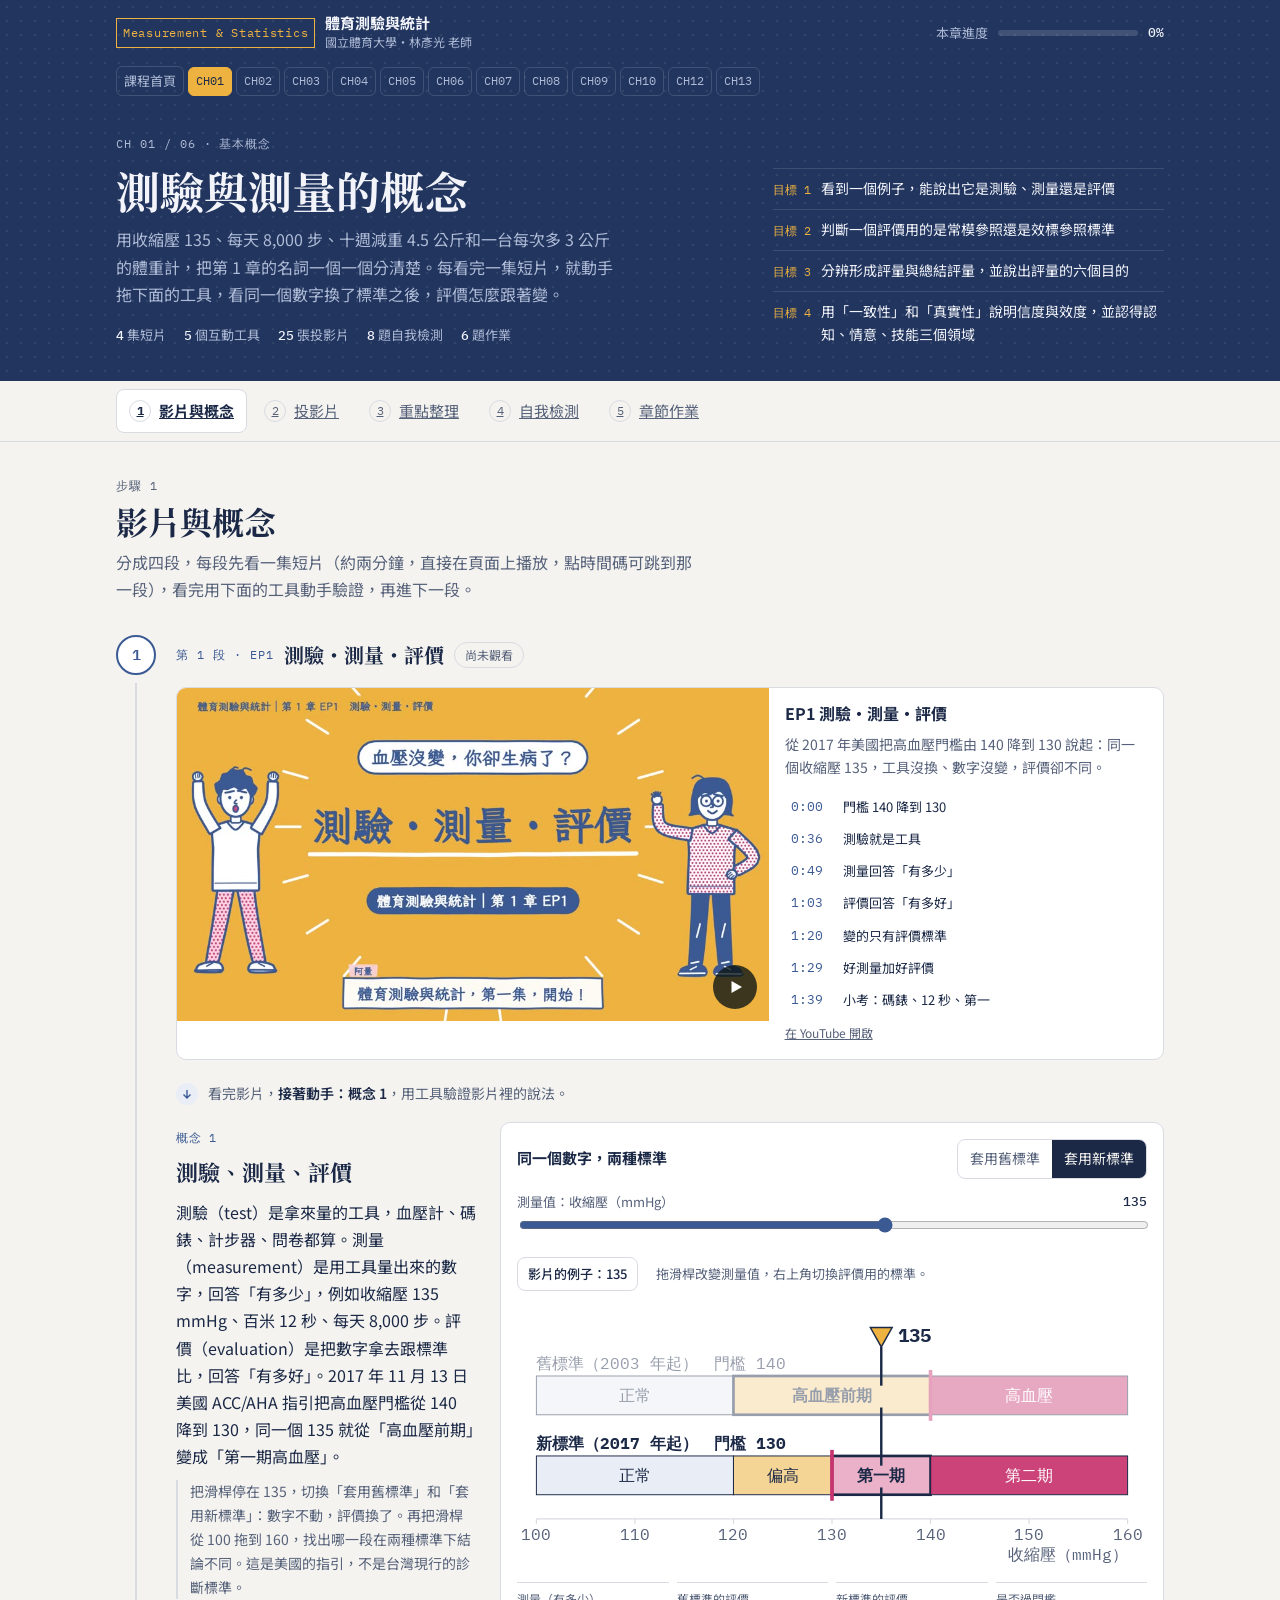
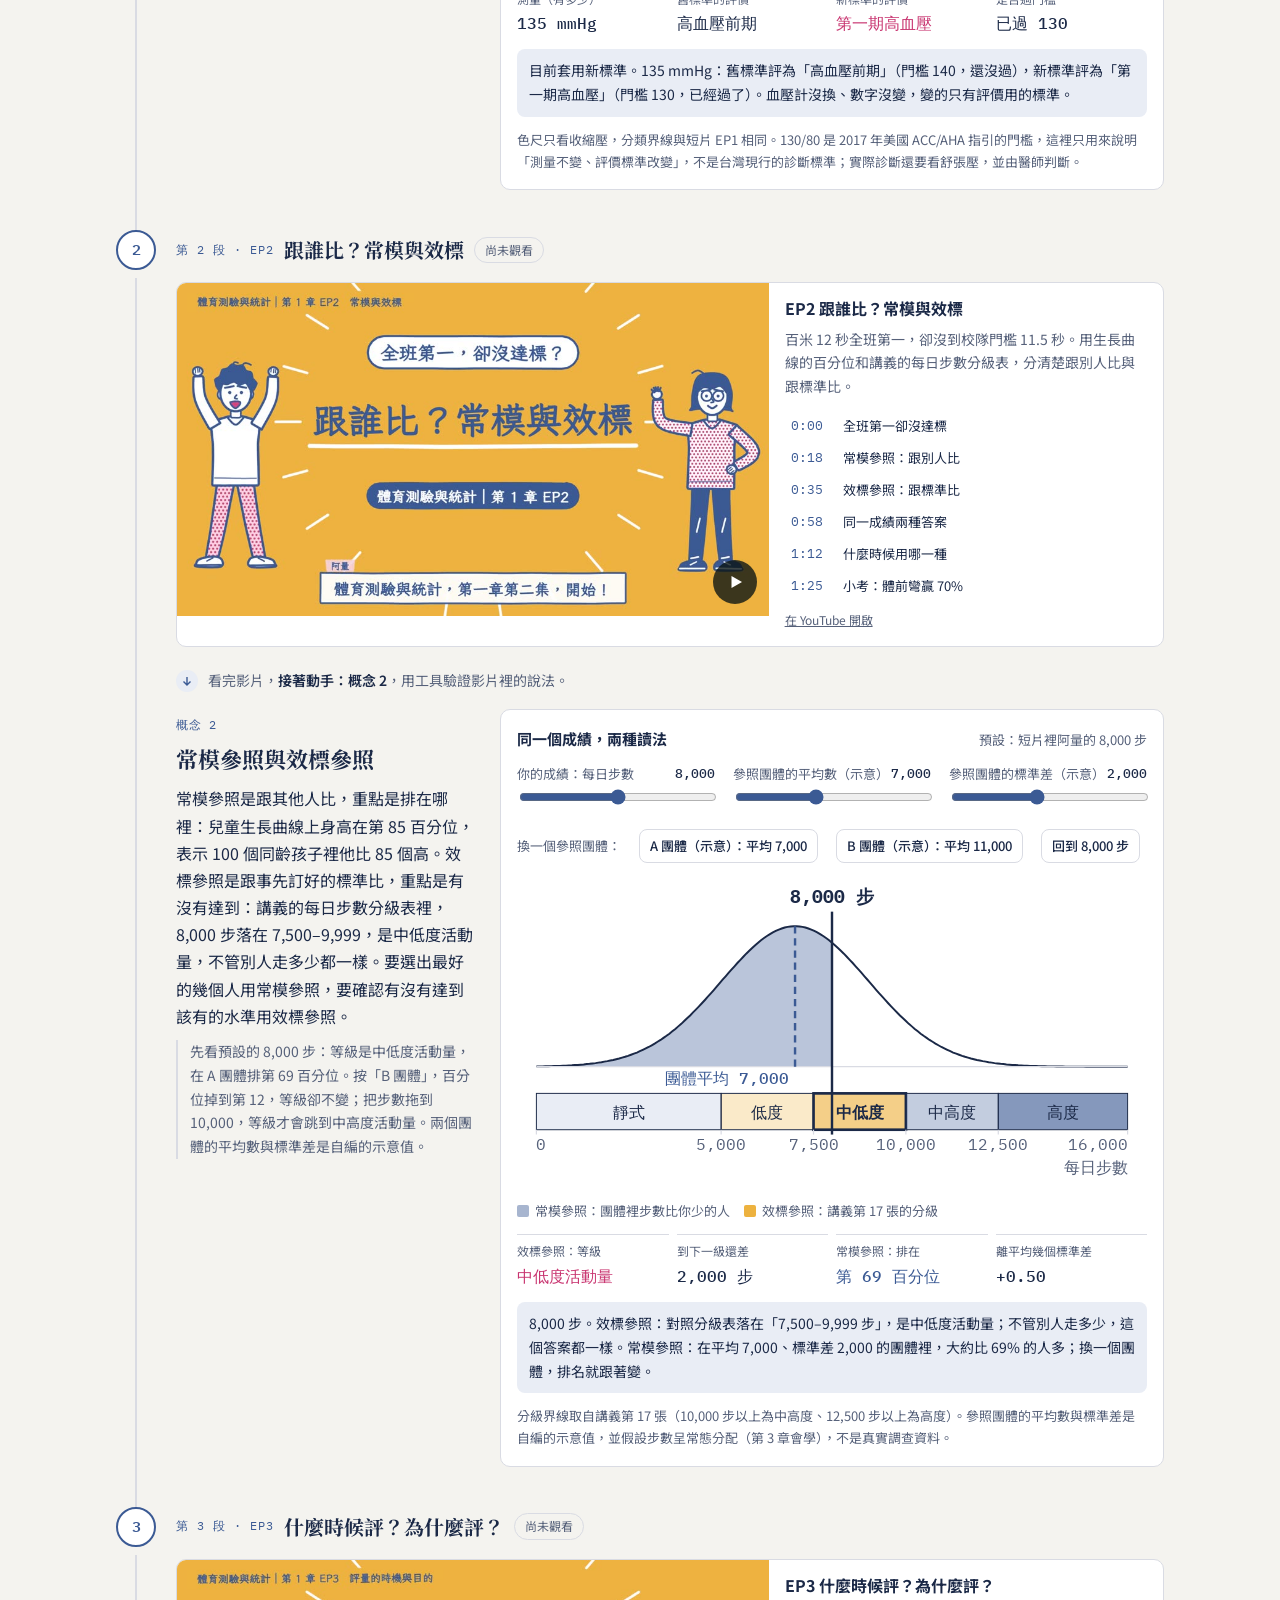
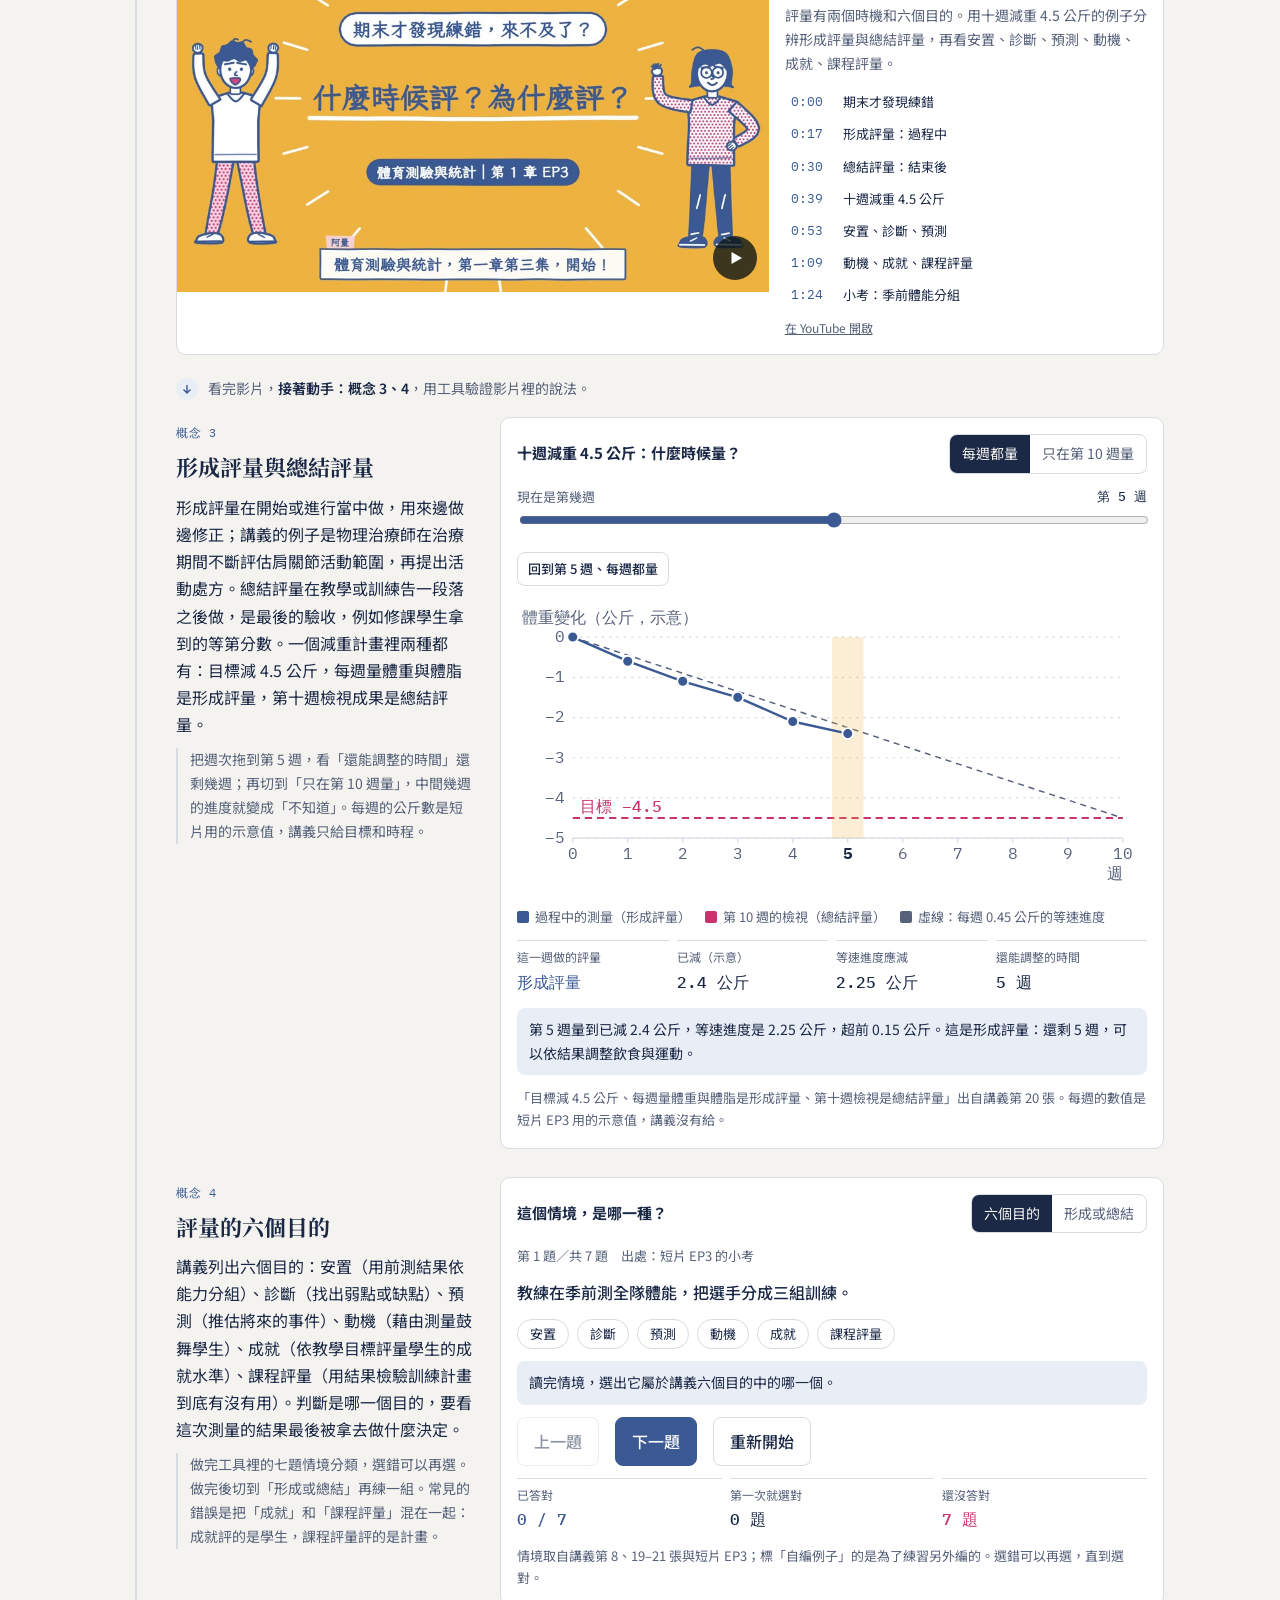
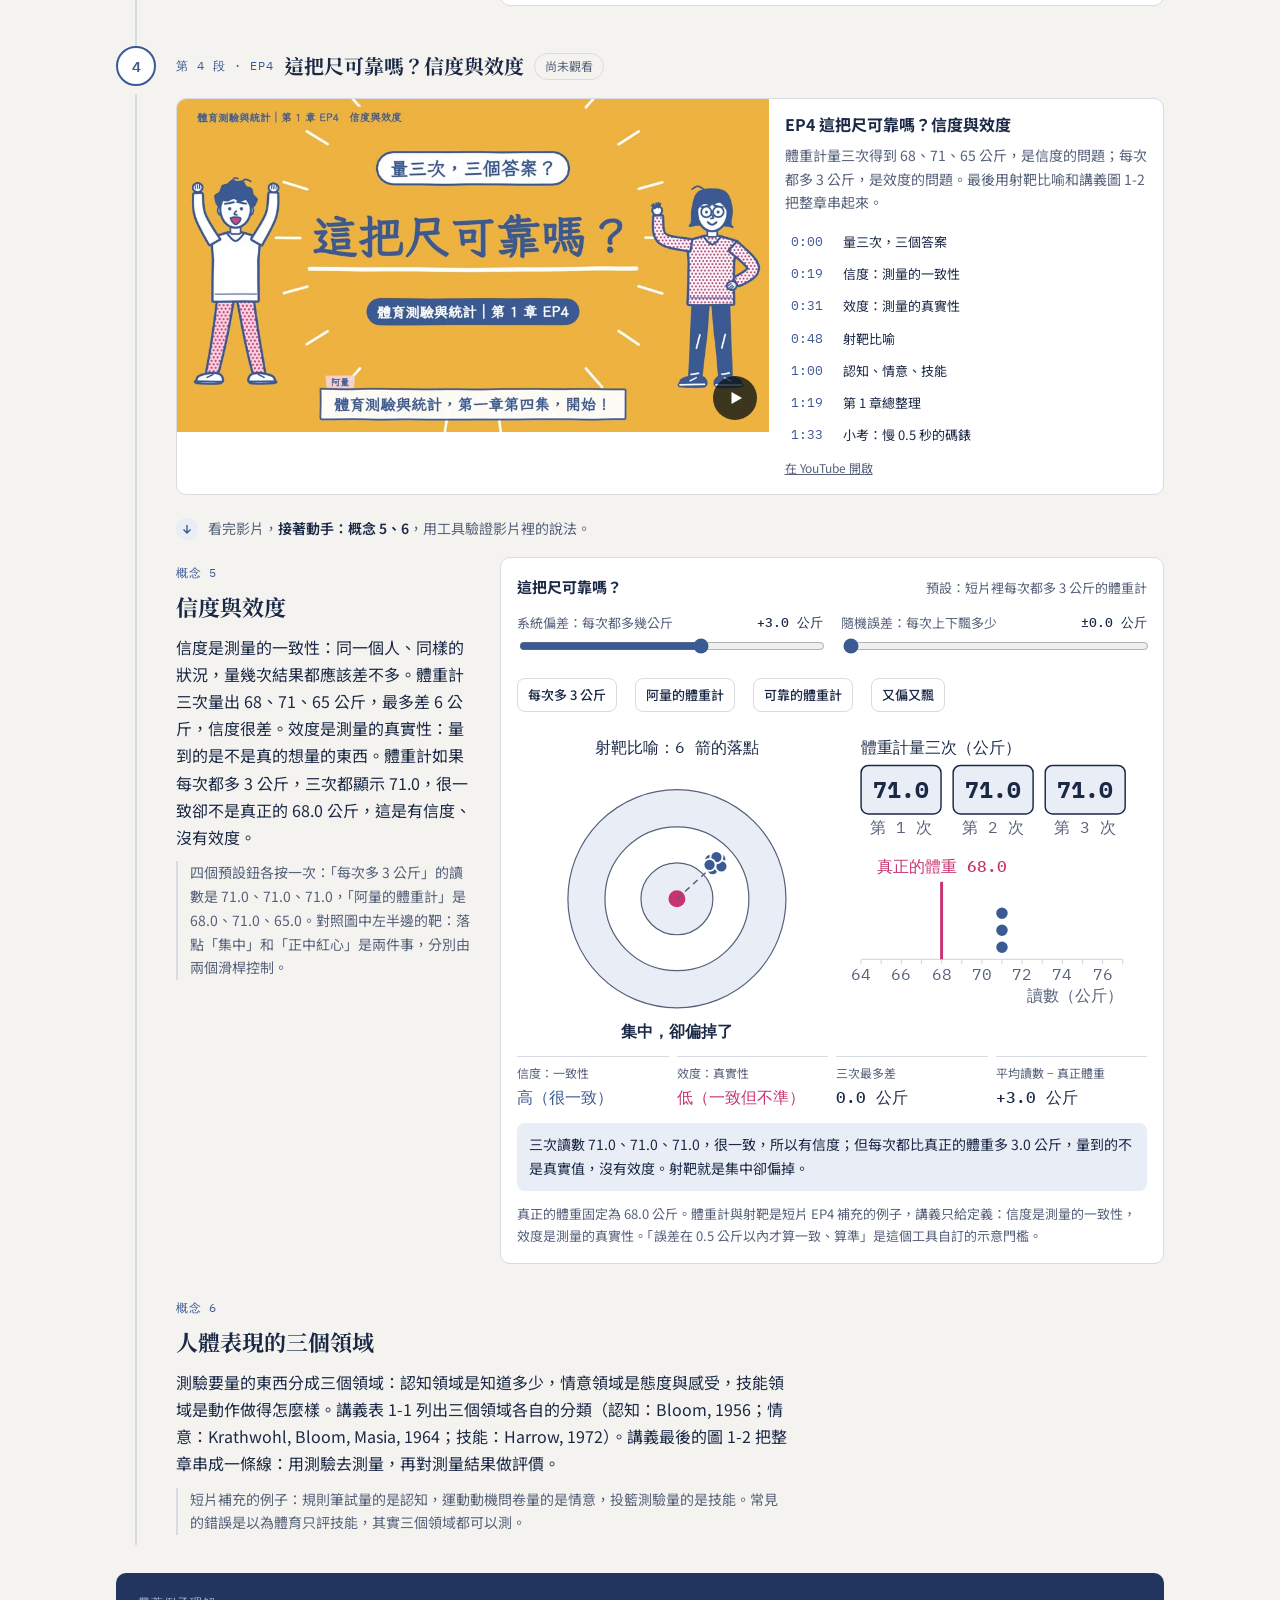
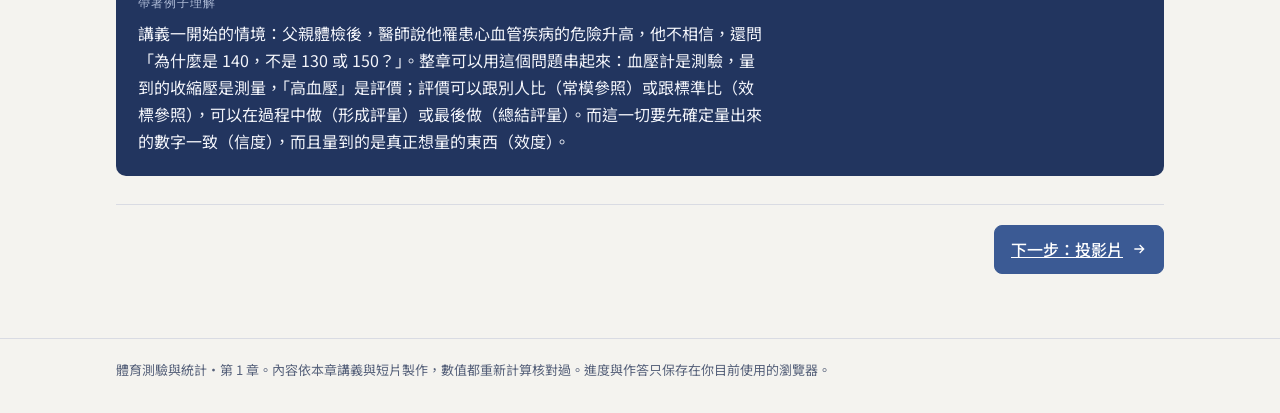
==== commit d79ce324: "新增第 7、8、9、10、12、13 章：講義、24 集短片、互動工具、檢測與作業 Co-Authored-By: Claude Fable 5.2 <noreply@anthropic.com> C" ====
--- a/ch1/index.html
+++ b/ch1/index.html
@@ -485,7 +485,7 @@
 </main>
 <footer><div class="wrap" id="footText"></div></footer>
 
-<script type="application/json" id="chData">{"id": 1, "title": "測驗與測量的概念", "eyebrow": "CH 01 / 06 · 基本概念", "lede": "用收縮壓 135、每天 8,000 步、十週減重 4.5 公斤和一台每次多 3 公斤的體重計，把第 1 章的名詞一個一個分清楚。每看完一集短片，就動手拖下面的工具，看同一個數字換了標準之後，評價怎麼跟著變。", "objectives": ["看到一個例子，能說出它是測驗、測量還是評價", "判斷一個評價用的是常模參照還是效標參照標準", "分辨形成評量與總結評量，並說出評量的六個目的", "用「一致性」和「真實性」說明信度與效度，並認得認知、情意、技能三個領域"], "videos": [{"k": "ep1", "t": "EP1 測驗・測量・評價", "d": "從 2017 年美國把高血壓門檻由 140 降到 130 說起：同一個收縮壓 135，工具沒換、數字沒變，評價卻不同。", "c": [["0:00", "門檻 140 降到 130"], ["0:36", "測驗就是工具"], ["0:49", "測量回答「有多少」"], ["1:03", "評價回答「有多好」"], ["1:20", "變的只有評價標準"], ["1:29", "好測量加好評價"], ["1:39", "小考：碼錶、12 秒、第一"]], "id": "Vlberda35Mc"}, {"k": "ep2", "t": "EP2 跟誰比？常模與效標", "d": "百米 12 秒全班第一，卻沒到校隊門檻 11.5 秒。用生長曲線的百分位和講義的每日步數分級表，分清楚跟別人比與跟標準比。", "c": [["0:00", "全班第一卻沒達標"], ["0:18", "常模參照：跟別人比"], ["0:35", "效標參照：跟標準比"], ["0:58", "同一成績兩種答案"], ["1:12", "什麼時候用哪一種"], ["1:25", "小考：體前彎贏 70%"]], "id": "sWXCIjHpg5s"}, {"k": "ep3", "t": "EP3 什麼時候評？為什麼評？", "d": "評量有兩個時機和六個目的。用十週減重 4.5 公斤的例子分辨形成評量與總結評量，再看安置、診斷、預測、動機、成就、課程評量。", "c": [["0:00", "期末才發現練錯"], ["0:17", "形成評量：過程中"], ["0:30", "總結評量：結束後"], ["0:39", "十週減重 4.5 公斤"], ["0:53", "安置、診斷、預測"], ["1:09", "動機、成就、課程評量"], ["1:24", "小考：季前體能分組"]], "id": "6hAVpuJn_l0"}, {"k": "ep4", "t": "EP4 這把尺可靠嗎？信度與效度", "d": "體重計量三次得到 68、71、65 公斤，是信度的問題；每次都多 3 公斤，是效度的問題。最後用射靶比喻和講義圖 1-2 把整章串起來。", "c": [["0:00", "量三次，三個答案"], ["0:19", "信度：測量的一致性"], ["0:31", "效度：測量的真實性"], ["0:48", "射靶比喻"], ["1:00", "認知、情意、技能"], ["1:19", "第 1 章總整理"], ["1:33", "小考：慢 0.5 秒的碼錶"]], "id": "XNY-CKRMQD8"}], "concepts": [{"title": "測驗、測量、評價", "text": "測驗（test）是拿來量的工具，血壓計、碼錶、計步器、問卷都算。測量（measurement）是用工具量出來的數字，回答「有多少」，例如收縮壓 135 mmHg、百米 12 秒、每天 8,000 步。評價（evaluation）是把數字拿去跟標準比，回答「有多好」。2017 年 11 月 13 日美國 ACC/AHA 指引把高血壓門檻從 140 降到 130，同一個 135 就從「高血壓前期」變成「第一期高血壓」。", "tip": "把滑桿停在 135，切換「套用舊標準」和「套用新標準」：數字不動，評價換了。再把滑桿從 100 拖到 160，找出哪一段在兩種標準下結論不同。這是美國的指引，不是台灣現行的診斷標準。"}, {"title": "常模參照與效標參照", "text": "常模參照是跟其他人比，重點是排在哪裡：兒童生長曲線上身高在第 85 百分位，表示 100 個同齡孩子裡他比 85 個高。效標參照是跟事先訂好的標準比，重點是有沒有達到：講義的每日步數分級表裡，8,000 步落在 7,500–9,999，是中低度活動量，不管別人走多少都一樣。要選出最好的幾個人用常模參照，要確認有沒有達到該有的水準用效標參照。", "tip": "先看預設的 8,000 步：等級是中低度活動量，在 A 團體排第 69 百分位。按「B 團體」，百分位掉到第 12，等級卻不變；把步數拖到 10,000，等級才會跳到中高度活動量。兩個團體的平均數與標準差是自編的示意值。"}, {"title": "形成評量與總結評量", "text": "形成評量在開始或進行當中做，用來邊做邊修正；講義的例子是物理治療師在治療期間不斷評估肩關節活動範圍，再提出活動處方。總結評量在教學或訓練告一段落之後做，是最後的驗收，例如修課學生拿到的等第分數。一個減重計畫裡兩種都有：目標減 4.5 公斤，每週量體重與體脂是形成評量，第十週檢視成果是總結評量。", "tip": "把週次拖到第 5 週，看「還能調整的時間」還剩幾週；再切到「只在第 10 週量」，中間幾週的進度就變成「不知道」。每週的公斤數是短片用的示意值，講義只給目標和時程。"}, {"title": "評量的六個目的", "text": "講義列出六個目的：安置（用前測結果依能力分組）、診斷（找出弱點或缺點）、預測（推估將來的事件）、動機（藉由測量鼓舞學生）、成就（依教學目標評量學生的成就水準）、課程評量（用結果檢驗訓練計畫到底有沒有用）。判斷是哪一個目的，要看這次測量的結果最後被拿去做什麼決定。", "tip": "做完工具裡的七題情境分類，選錯可以再選。做完後切到「形成或總結」再練一組。常見的錯誤是把「成就」和「課程評量」混在一起：成就評的是學生，課程評量評的是計畫。"}, {"title": "信度與效度", "text": "信度是測量的一致性：同一個人、同樣的狀況，量幾次結果都應該差不多。體重計三次量出 68、71、65 公斤，最多差 6 公斤，信度很差。效度是測量的真實性：量到的是不是真的想量的東西。體重計如果每次都多 3 公斤，三次都顯示 71.0，很一致卻不是真正的 68.0 公斤，這是有信度、沒有效度。", "tip": "四個預設鈕各按一次：「每次多 3 公斤」的讀數是 71.0、71.0、71.0，「阿量的體重計」是 68.0、71.0、65.0。對照圖中左半邊的靶：落點「集中」和「正中紅心」是兩件事，分別由兩個滑桿控制。"}, {"title": "人體表現的三個領域", "text": "測驗要量的東西分成三個領域：認知領域是知道多少，情意領域是態度與感受，技能領域是動作做得怎麼樣。講義表 1-1 列出三個領域各自的分類（認知：Bloom, 1956；情意：Krathwohl, Bloom, Masia, 1964；技能：Harrow, 1972）。講義最後的圖 1-2 把整章串成一條線：用測驗去測量，再對測量結果做評價。", "tip": "短片補充的例子：規則筆試量的是認知，運動動機問卷量的是情意，投籃測驗量的是技能。常見的錯誤是以為體育只評技能，其實三個領域都可以測。"}], "widgets": ["c1bp", "c1ref", "c1timing", "c1purpose", "c1target", null], "epmap": [[0], [1], [2, 3], [4, 5]], "example": "講義一開始的情境：父親體檢後，醫師說他罹患心血管疾病的危險升高，他不相信，還問「為什麼是 140，不是 130 或 150？」。整章可以用這個問題串起來：血壓計是測驗，量到的收縮壓是測量，「高血壓」是評價；評價可以跟別人比（常模參照）或跟標準比（效標參照），可以在過程中做（形成評量）或最後做（總結評量）。而這一切要先確定量出來的數字一致（信度），而且量到的是真正想量的東西（效度）。", "slidesNote": "〈(一) 體育測驗與統計概念〉，共 25 張；第 1–5 張是課程說明，第 6 張起是第 1 章的內容。", "stage3": {"tab": "重點整理", "title": "重點整理：把名詞分清楚", "lede": "這一章沒有要計算的大型資料，這一步把四集短片的核心概念整理成六組對照表，每一節都有判斷練習和講解，先自己判斷再對答案。最後一節是講義的三項更正與短片補充內容的說明。"}, "filesNote": "本章只有一個資料檔：講義第 17 張的每日步數分級表，第二節與章節作業會用到，用 Excel 可以直接開啟。", "stepRefs": [["讀生長曲線的百分位", [16], "生長曲線上的五條線是第 3、15、50、85、97 百分位，這一步說明怎麼讀。"], ["讀每日步數分級表", [17], "這張表就是效標：步數落在哪一列，評價就是那一列的等級。標題的「校標」是錯字，應為「效標」。"], ["三個領域對照", [23], "表 1-1 列出認知、情意、技能三個領域各自的分類。"]], "secRefs": [["一、", [10], "三個詞的定義出自這一張：測量、測驗、評價。"], ["三、", [19, 20], "形成評量與總結評量的定義，以及物理治療師、學期等第、減重 4.5 公斤三個例子。"], ["四、", [21], "六個目的的原文：安置、診斷、預測、動機、成就、課程評量。"], ["五、", [22], "講義對信度與效度只給一句定義：一致性、真實性。"], ["六、", [25], "圖 1-2 由下往上讀：測驗、測量、評價三層，各有分支。"]], "quiz": [{"id": "q1", "p": "「計步器、8,000 步、中低度活動量」這三樣，依序是什麼？", "o": ["測量、測驗、評價", "測驗、測量、評價", "評價、測量、測驗", "測驗、評價、測量"], "a": 1, "e": "計步器是工具（測驗），8,000 步是量出來的數字（測量），中低度活動量是拿數字對照講義分級表之後下的判斷（評價）。"}, {"id": "q2", "p": "用「同一個數字，兩種標準」的工具試試看：把收縮壓從 100 拖到 160。哪一段的人，在舊標準還沒過高血壓門檻，在新標準卻已經過了？", "o": ["100–119 mmHg", "120–129 mmHg", "130–139 mmHg", "140–160 mmHg"], "a": 2, "e": "舊標準的門檻是 140，新標準是 130。130–139 在舊標準是高血壓前期，在新標準是第一期高血壓；其他三段「有沒有過門檻」的結論不變。這是美國 ACC/AHA 的指引，不是台灣現行的診斷標準。"}, {"id": "q3", "p": "2017 年美國把高血壓門檻從 140 降到 130 之後，短片說美國成年人的高血壓比例從 32% 變成 46%。比例增加了幾個百分點？", "num": 14, "tol": 0.5, "unit": "百分點", "hint": "46 減 32。想一想：這段期間有誰的血壓數字改變了嗎？", "e": "46 − 32 ＝ 14 個百分點。沒有任何人的血壓數字改變，多出來的人全是因為評價用的標準變了。（研究原文的數字是 31.9% 與 45.6%，相差 13.7 個百分點。）"}, {"id": "q4", "p": "講義的兒童生長曲線上，一個孩子的身高在「第 85 百分位」。這句話的意思是？", "o": ["100 個同齡孩子裡，他比 85 個高", "他的身高是 85 公分", "他的身高達到標準身高的 85%", "有 85% 的同齡孩子比他高"], "a": 0, "e": "百分位說的是在同齡孩子裡排在哪裡，屬於常模參照。第 85 百分位表示 100 個同齡孩子中，他比 85 個高。"}, {"id": "q5", "p": "用「同一個成績，兩種讀法」的工具試試看：每日步數 8,000，參照團體用預設的 A 團體（平均 7,000、標準差 2,000，示意值）。8,000 步在這個團體排在第幾百分位？（四捨五入到整數）", "num": 69, "tol": 1, "unit": "百分位", "hint": "把三個滑桿調回預設值，讀「常模參照：排在」那一格。", "e": "約第 69 百分位（比平均多 0.5 個標準差）。按「B 團體」（平均 11,000、標準差 2,500）會變成第 12 百分位，但效標參照的等級一直是中低度活動量。"}, {"id": "q6", "p": "減重者的目標是十週減 4.5 公斤。他在第 4 週量體重和體脂，依結果調整飲食。第 4 週的這次測量屬於？", "o": ["總結評量", "常模參照", "安置", "形成評量"], "a": 3, "e": "在過程中量、結果用來修正做法，是形成評量。到第十週檢視有沒有減到 4.5 公斤，才是總結評量。"}, {"id": "q7", "p": "體育室比較新訓練計畫實施前後全隊的測驗成績，用來決定這套計畫要不要繼續。這是評量六個目的中的哪一個？（自編例子）", "o": ["診斷", "成就", "課程評量", "預測"], "a": 2, "e": "被評的是訓練計畫本身，不是個別學生。講義的說法：訓練計畫的正當性是依據課程評量的結果。"}, {"id": "q8", "p": "用「這把尺可靠嗎？」的工具試試看：按「阿量的體重計」，三次讀數是 68.0、71.0、65.0，真正的體重是 68.0 公斤。這台體重計的問題是？", "o": ["有信度、沒有效度", "信度低：三次最多差 6 公斤", "信度高、效度也高", "三次平均是 68，所以沒有問題"], "a": 1, "e": "71 − 65 ＝ 6 公斤，量三次得到三個答案，不一致就是信度低。雖然三次平均剛好是 68，但單獨一次的讀數不能相信。"}], "think": {"p": "2017 年 11 月 13 日那天，一位收縮壓 135 的美國人從「高血壓前期」變成「第一期高血壓」。他的身體有沒有改變？如果標準是人訂的、還會改，你要怎麼向講義裡那位不相信體檢結果的父親說明，評價仍然值得參考？", "answer": ["身體沒有改變。血壓計（測驗）沒換，135（測量）也沒變，改變的是評價用的標準。", "標準是人訂的，但不是隨便訂的。講義第 8–9 張父親問的第 4、5 個問題，問的正是依據：有什麼證據顯示超過這個數值危險性會增加、降下來危險性會降低。標準會修訂，是因為證據累積了。", "所以評價值不值得參考，要看兩件事：測量本身可不可靠（信度與效度），以及標準背後有沒有證據。講義第 9 張的結論是：好的測量與接下來的評價，應會導致好的決策。"], "check": ["你的回答有沒有把「測量沒變」和「評價變了」分開說？", "你有沒有提到評價的品質取決於測量的信度、效度與標準的依據，而不是只說「醫師說的就對」？"]}, "hw": {"title": "把第 1 章的概念用在真實情境", "source": "講義第 8–9 張「測驗與評量的挑戰」與第 17 張每日步數分級表", "questions": [{"id": "h1", "type": "long", "p": "讀講義第 8–9 張「測驗與評量的挑戰」：父親體檢後，醫師依體重、血壓、身體活動程度、膽固醇等結果，說他罹患心血管疾病的危險升高，父親不相信。請用本章的詞回答：(1) 從這個情境各舉一個測驗、測量、評價的例子；(2) 父親問「為什麼是 140，不是 130 或 150？」是在質疑測驗、測量還是評價？(3) 父親問「我們怎麼知道測量是準確的？」對應本章哪兩個概念？", "ref": "<h4>參考結果<\/h4><div class=\"tbl-wrap\"><table><tr><th>問題<\/th><th>參考答案<\/th><\/tr><tr><td>(1) 測驗<\/td><td>血壓計、體重計、抽血檢驗、詢問生活形態的問卷，任一個都可以<\/td><\/tr><tr><td>(1) 測量<\/td><td>量出來的數字：收縮壓幾 mmHg、體重幾公斤、膽固醇的數值<\/td><\/tr><tr><td>(1) 評價<\/td><td>「危險性提高」「血壓太高」這類對數字下的判斷<\/td><\/tr><tr><td>(2)<\/td><td>質疑的是評價用的標準。數字本身沒有爭議，他問的是門檻為什麼訂在 140、依據是什麼<\/td><\/tr><tr><td>(3)<\/td><td>信度與效度。講義在這個問題後面直接標了「效度與信度」<\/td><\/tr><\/table><\/div><h4>解讀方向<\/h4><p>檢查自己有沒有把「工具」「數字」「判斷」分開：只要句子裡有好壞、高低、危險這類字眼，就是評價，不是測量。<\/p><p>第 (2) 題可以連到短片 EP1：2017 年美國 ACC/AHA 指引把門檻由 140 改成 130，測量不變，評價就變了。這是美國的指引，不是台灣現行的診斷標準。<\/p>"}, {"id": "h2", "type": "single", "p": "依講義第 17 張的每日步數分級表，某位同學平均每天走 6,200 步，屬於哪一級？", "o": ["靜式生活型態", "低度活動量", "中低度活動量", "中高度活動量"], "a": 1, "e": "6,200 落在 5,000–7,499，是低度活動量。這是效標參照：只跟分級表比，不跟別人比。"}, {"id": "h3", "type": "multi", "p": "下列哪些評價用的是「效標參照」標準？（複選）", "o": ["每天 8,000 步，屬於中低度活動量", "身高在同齡孩子的第 85 百分位", "收縮壓 135，依 2017 年美國的新標準是第一期高血壓", "百米 12 秒，全班第一", "百米 12 秒，離校隊門檻 11.5 秒還差 0.5 秒（短片的虛構例子）"], "a": [0, 2, 4], "e": "跟事先訂好的固定標準比，是效標參照：步數分級表、高血壓門檻、校隊門檻。百分位和全班第一是跟其他人比，屬於常模參照。"}, {"id": "h4", "type": "num", "p": "阿量平均每天走 8,000 步。依講義第 17 張的分級表，他每天至少還要多走幾步，才會到「高度活動量」？", "num": 4500, "tol": 0.5, "hint": "先找出「高度活動量」那一列的下限，再減掉 8,000。", "e": "高度活動量的下限是 12,500 步，12,500 − 8,000 ＝ 4,500 步。如果只要到中高度活動量（10,000 步），再多 2,000 步就夠。"}, {"id": "h5", "type": "single", "p": "一支碼錶每次都比實際時間慢 0.5 秒，而且每次慢得一樣多。下列敘述何者正確？", "o": ["信度低、效度高", "信度高、效度高", "信度低、效度低", "信度高、效度低"], "a": 3, "e": "每次慢得一樣，結果很一致，信度高；但量到的不是真正的時間，效度低。這和每次都多 3 公斤的體重計是同一種情況。"}, {"id": "h6", "type": "long", "p": "選一個你的專項（或你熟悉的運動）會用到的測驗，寫出：(1) 測驗是什麼，測量得到什麼數字與單位；(2) 這個數字用常模參照怎麼評價，用效標參照怎麼評價；(3) 什麼時候量算形成評量，什麼時候量算總結評量；(4) 這個測驗的信度或效度，最可能出什麼問題。", "ref": "<h4>參考結果（自編例子：籃球罰球，數字都是假設的）<\/h4><div class=\"tbl-wrap\"><table><tr><th>項目<\/th><th>寫法示範<\/th><\/tr><tr><td>(1) 測驗與測量<\/td><td>測驗：在罰球線投 20 球。測量：命中 14 球<\/td><\/tr><tr><td>(2) 常模參照<\/td><td>跟隊友比：14 球在全隊排第幾、贏過多少人<\/td><\/tr><tr><td>(2) 效標參照<\/td><td>跟標準比：教練規定 20 球至少進 15 球才算通過，14 球沒達標<\/td><\/tr><tr><td>(3) 形成評量<\/td><td>每週練習後測一次，依結果調整出手動作<\/td><\/tr><tr><td>(3) 總結評量<\/td><td>學期末最後一次測驗，計入學期成績<\/td><\/tr><tr><td>(4) 信度<\/td><td>只投 20 球，今天進 14 球、明天進 9 球，每次差很多，就是不一致<\/td><\/tr><tr><td>(4) 效度<\/td><td>罰球沒有防守也不喘，拿它代表比賽中的投籃能力，量到的可能不是真正想量的東西<\/td><\/tr><\/table><\/div><h4>解讀方向<\/h4><p>四個部分是否都用到本章的詞，而且沒有混用：(1) 的答案只能是工具和數字，不能出現好壞。<\/p><p>(2) 同一個數字的兩種評價可以不一樣，就像百米 12 秒是全班第一，卻沒到校隊門檻。<\/p><p>(4) 信度問的是「再量一次會不會差不多」，效度問的是「量到的是不是我真正想知道的能力」。<\/p>"}]}, "slidesN": 25, "deckName": "(一)體育測驗與統計概念", "guide": "這一章沒有要計算的大型資料，重點是把名詞分清楚。下面六節各整理一組概念：先看對照表，再做判斷練習，自己判斷完才看講解。每做完一節就按「完成這一節」。最後一節列出講義要更正的三個地方，以及短片補充、講義沒有的內容。\n\n## 一、測驗、測量、評價：三個詞對照\n\n講義第 10 張的定義原文在上面的投影片裡。下表把三個詞換成白話排在一起，例子是短片 EP1 用的。\n\n| 詞 | 白話 | 回答的問題 | 例子 |\n|---|---|---|---|\n| 測驗（test） | 拿來量的儀器或工具 | 用什麼量 | 血壓計、碼錶、計步器、問卷 |\n| 測量（measurement） | 量出來的數字 | 有多少 | 收縮壓 135、百米 12 秒、8,000 步 |\n| 評價（evaluation） | 拿數字去比之後下的判斷 | 有多好 | 高血壓前期、全班第一 |\n\n講義特別提到，測驗這個工具可以是紙筆、口頭、生理、心理或器械，所以問卷和血壓計一樣都是測驗。\n\n三個詞有先後順序：先有工具（測驗），才量得出數字（測量），有了數字才能下判斷（評價）。\n\n「評價」和「評量」在這份講義裡都對應 evaluation：第 10 張寫「評價」，第 19、20 張寫「形成評量」「總結評量」。本頁照講義各處原本的用詞，不另外統一。\n\n### 判斷練習：這是哪一個詞\n\n先自己判斷下面六項各是測驗、測量還是評價，再往下看講解。\n\n1. 計步器\n2. 每週從事中高強度身體活動的天數\n3. 一份身體活動的自我報告問卷\n4. 收縮壓 135 mmHg\n5. 第一期高血壓\n6. 全班第一\n\n### 講解：工具、數字、判斷\n\n- 第 1、3 項是**測驗**。講義第 10 張說，要確定高強度身體活動的量，可以用自我報告、計步器或動作受納器，這些都是工具。問卷也是測驗，不是只有考卷才算。\n- 第 2、4 項是**測量**。它們都是量出來的數字，只回答「有多少」，沒有說好不好。\n- 第 5、6 項是**評價**。它們都是把數字拿去比較之後下的判斷。第 5 項是跟標準比，第 6 項是跟別人比，這個差別是第二節的主題。\n- 最容易錯的地方：分數是測量，等第才是評價。講義第 13 張的例子裡，滿分 500 分拿到 350 分是測量，Grade B 是評價。\n\n### 高血壓門檻的例子：測量不變，評價變了\n\n2017 年 11 月 13 日，美國兩大心臟學會（ACC 與 AHA）公布的指引把高血壓門檻由 140/90 改為 130/80。下表只看收縮壓，分類與短片 EP1 的兩把色尺相同。\n\n| 收縮壓（mmHg） | 舊標準（2003 年起） | 新標準（2017 年起） |\n|---|---|---|\n| 低於 120 | 正常 | 正常 |\n| 120–129 | 高血壓前期 | 偏高 |\n| 130–139 | 高血壓前期 | 第一期高血壓 |\n| 140 以上 | 高血壓 | 第二期高血壓 |\n\n讀法：找到 135 落在哪一列，往右讀兩欄。同一個 135，舊標準是「高血壓前期」，新標準是「第一期高血壓」。改用新標準之後，美國成年人的高血壓比例從 32% 變成 46%，增加 14 個百分點，可是血壓計沒換，每個人的數字也沒變，變的只有評價用的標準。\n\n130/80 是美國的指引，這裡只用來說明「測量不變、評價標準改變」，不是台灣現行的診斷標準。\n\n## 二、常模參照與效標參照：同一個成績，兩種讀法\n\n評價一定要「比」，差別在跟誰比。\n\n| 比較項目 | 常模參照 | 效標參照 |\n|---|---|---|\n| 跟誰比 | 跟其他人比 | 跟事先訂好的標準比 |\n| 回答的問題 | 排在哪裡 | 有沒有達到 |\n| 講義的例子 | 兒童生長曲線的百分位（第 15、16 張） | 每日步數分級表（第 17 張） |\n| 短片的例子 | 百米 12 秒，全班第一 | 百米 12 秒，離校隊門檻 11.5 秒還差 0.5 秒 |\n| 別人的成績變了 | 你的評價會跟著變 | 你的評價不變 |\n| 適合的時機（短片補充） | 要選出最好的幾個人 | 要確認有沒有達到該有的水準 |\n\n百米 12 秒與校隊門檻 11.5 秒是短片的虛構例子。\n\n### 讀生長曲線的百分位\n\n講義第 16 張的生長曲線，男生、女生各一張圖，每張圖上有身高與體重兩組曲線，每組畫了第 3、15、50、85、97 百分位五條線。\n\n1. 先在橫軸找到年齡。\n2. 往上找到這個孩子的身高，看它落在哪一條線上，或哪兩條線之間。\n3. 落在第 85 百分位那條線上，意思是 100 個同齡、同性別的孩子裡，他比 85 個高。\n\n百分位只說「排在哪裡」，沒有說「夠不夠高」。這就是常模參照。\n\n### 讀每日步數分級表\n\n講義第 17 張的分級表整理如下，也可以下載 table1_steps.csv。\n\n| 每日步數 | 活動量等級 |\n|---|---|\n| 不到 5,000 | 靜式生活型態 |\n| 5,000–7,499 | 低度活動量 |\n| 7,500–9,999 | 中低度活動量 |\n| 10,000–12,499 | 中高度活動量 |\n| 12,500 以上 | 高度活動量 |\n\n1. 找出步數落在哪一列，那一列的等級就是評價。\n2. 用下一列的下限減掉步數，就是離下一級還差幾步。\n\n以短片裡阿量的 8,000 步為例：落在 7,500–9,999，是中低度活動量。離中高度活動量還差 10,000 − 8,000 ＝ 2,000 步，離高度活動量還差 12,500 − 8,000 ＝ 4,500 步。\n\n如果有很多人的步數要分級，可以交給 Excel。用 Excel 開啟 table1_steps.csv，A 欄是活動量等級，B 欄是每一級的步數下限（第 2 到第 6 列）。在 F2 輸入步數，在 G2 輸入下面的公式，就會傳回等級；F2 輸入 8000 會得到「中低度活動量」。\n\n```\n=LOOKUP(F2,$B$2:$B$6,$A$2:$A$6)\n```\n\nLOOKUP 會在 B 欄找出「不超過 F2 的最大下限」，再傳回同一列 A 欄的等級。要判讀很多人，把步數往下填在 F 欄，再把 G2 的公式往下複製。\n\n不管全班其他人走幾步，8,000 步的等級都是中低度活動量。這就是效標參照。\n\n### 判斷練習：常模還是效標\n\n1. 體前彎成績贏過全國 70% 的同齡人。\n2. 收縮壓 135，依 2017 年美國的新標準是第一期高血壓。\n3. 每天走 6,200 步，屬於低度活動量。\n4. 身高在同齡孩子的第 50 百分位。\n5. 百米 12 秒，沒有達到校隊門檻 11.5 秒。\n\n### 講解：把「其他人」換掉，評價會不會變\n\n- 第 1、4 項是**常模參照**。「贏過 70% 的人」「第 50 百分位」都是在一群人裡的位置；如果其他人的成績變了，這個評價就會變。第 1 項是短片 EP2 的小考題。\n- 第 2、3、5 項是**效標參照**。130 mmHg、5,000–7,499 步、11.5 秒都是事先訂好的固定數值，跟別人的成績無關。\n- 判斷的方法：想像把一起受測的人全部換成另一批，評價會變的是常模參照，不會變的是效標參照。\n- 兩種讀法可以同時用在同一個成績上，而且答案可以不同：全班第一，卻沒達標。\n\n## 三、形成評量與總結評量\n\n這一節看的是「什麼時候評」。\n\n| 比較項目 | 形成評量 | 總結評量 |\n|---|---|---|\n| 英文 | formative evaluation | summative evaluation |\n| 什麼時候做 | 開始或進行中（如前測與再測） | 教學告一段落或訓練單元結束時 |\n| 用來做什麼 | 邊做邊修正 | 最後驗收 |\n| 講義的例子 | 物理治療師在治療期間不斷評估肩關節活動範圍，以提出活動處方 | 修課學生得到的最後等第分數 |\n| 減重的例子 | 每週持續測量體重與體脂 | 到第十週檢視體重與體脂百分比 |\n\n### 十週減重 4.5 公斤的例子\n\n講義第 20 張只給目標和時程：減重者目標減輕 4.5 公斤，為期十週。\n\n1. 平均每週要減 4.5 ÷ 10 ＝ 0.45 公斤，這是等速進度。\n2. 短片 EP3 畫的曲線是示意值：第 5 週已減 2.4 公斤。等速進度到第 5 週是 0.45 × 5 ＝ 2.25 公斤，所以超前 2.4 − 2.25 ＝ 0.15 公斤。\n3. 第 5 週這次測量是形成評量：還剩 5 週，知道進度就能調整。\n4. 第 10 週檢視是否減到 4.5 公斤，是總結評量：計畫已經結束，只能驗收。\n\n如果中間九週都不量，只在第 10 週量一次，就算途中落後也不會知道。短片開場「期末才發現整學期都練錯」講的就是這件事。\n\n### 判斷練習：形成還是總結\n\n1. 訓練開始前先做一次前測。\n2. 治療進行到一半，物理治療師評估肩關節活動範圍，決定接下來的活動處方。\n3. 學期最後一週的測驗，成績計入學期總分。\n\n### 講解：看時間點，也看結果拿去做什麼\n\n- 第 1、2 項是**形成評量**。講義第 19 張把「前測與再測」都算在形成評量裡，因為結果是用來安排或調整接下來的訓練。\n- 第 3 項是**總結評量**。教學已經告一段落，結果用來給最後的成績。第 3 項是自編例子。\n- 同一種測驗可以是形成也可以是總結。量體重這件事，每週量是形成評量，第十週量是總結評量，差別在時間點與用途，不在工具。\n\n## 四、評量的六個目的\n\n這一節看的是「為什麼評」。講義第 21 張列了六個目的。\n\n| 目的 | 講義的說法 | 白話 |\n|---|---|---|\n| 安置 | 利用前測結果將學生依能力分組 | 分到適合的組 |\n| 診斷 | 診斷學生的弱點或缺點 | 找出弱點 |\n| 預測 | 預測將來的事件 | 推估將來 |\n| 動機 | 藉由測量鼓舞學生 | 鼓勵人 |\n| 成就 | 教學都訂有目標，並據以評量學生的成就水準 | 目標達到了沒 |\n| 課程評量 | 訓練計畫的正當性是依據課程評量的結果 | 計畫有沒有用 |\n\n### 每個目的一個例子\n\n- **安置**：季前測全隊體能，把選手分成三組訓練（短片 EP3 的小考）。\n- **診斷**：測出某位選手左腿肌力明顯比右腿弱，針對弱點加強（自編例子）。\n- **預測**：醫師依體檢結果，推估父親將來罹患心血管疾病的危險（講義第 8 張的情境）。\n- **動機**：讓學生看到自己每個月的進步幅度，更願意練（自編例子）。\n- **成就**：教學目標是連續游 50 公尺，期末檢查每位學生有沒有做到（自編例子）。\n- **課程評量**：比較新訓練計畫實施前後全隊的成績，決定要不要繼續採用（自編例子）。\n\n### 判斷的方法：結果拿去做什麼決定\n\n看到一個情境，問自己：這次測量的結果，最後被拿去做什麼？\n\n- 決定把誰分到哪一組，是安置。\n- 決定要加強哪個弱點，是診斷。\n- 推估以後會怎樣，是預測。\n- 讓人更願意投入，是動機。\n- 確認個人有沒有達到教學目標，是成就。\n- 確認計畫本身值不值得繼續，是課程評量。\n\n最容易混的是成就與課程評量：成就評的是學生，課程評量評的是計畫。\n\n同一次測驗可以同時有好幾個目的。季前的體能測驗，可以用來分組（安置），也可以找出每個人的弱點（診斷）；季末再測一次和季前比較，就成了課程評量。\n\n## 五、信度與效度\n\n講義第 22 張各給一句定義，短片 EP4 用體重計和射靶補充說明。\n\n| 比較項目 | 信度 | 效度 |\n|---|---|---|\n| 講義的定義 | 測量的一致性 | 測量的真實性 |\n| 要問的問題 | 同一個人、同樣的狀況，量幾次結果差不多嗎 | 量到的，是不是真的想量的東西 |\n| 射靶比喻（短片補充） | 每一箭都集中 | 集中，而且正中紅心 |\n\n### 三台體重計\n\n假設真正的體重是 68.0 公斤，三台體重計各量三次（短片 EP4 的數字，單位公斤）。\n\n| 體重計 | 第 1 次 | 第 2 次 | 第 3 次 | 三次最多差 | 三次平均 | 判讀 |\n|---|---|---|---|---|---|---|\n| 可靠的體重計 | 68.0 | 68.1 | 67.9 | 0.2 | 68.0 | 信度高，而且量到真正的體重 |\n| 阿量的體重計 | 68 | 71 | 65 | 6 | 68.0 | 信度低 |\n| 每次多 3 公斤的體重計 | 71.0 | 71.0 | 71.0 | 0 | 71.0 | 有信度、沒有效度 |\n\n1. 先看一致性：最大的讀數減最小的讀數。68.1 − 67.9 ＝ 0.2，71 − 65 ＝ 6，71.0 − 71.0 ＝ 0。\n2. 再看真實性：三次平均減真正的體重。第三台是 71.0 − 68.0 ＝ 3.0 公斤，每次都多 3 公斤。\n\n把三次讀數放在 Excel 的 B2 到 D2。下面第一個公式算三次最多差多少，第二個算三次平均與真正體重 68 的差：\n\n```\n=MAX(B2:D2)-MIN(B2:D2)\n=AVERAGE(B2:D2)-68\n```\n\n### 常見的錯誤\n\n- 「很一致」不等於「很準」。第三台體重計三次一模一樣，卻每次都錯 3 公斤。\n- 「平均很準」不等於「可以相信」。阿量的體重計三次平均剛好是 68.0，但你量一次只會看到 68、71、65 其中一個，不知道該信哪個。信度不夠，效度也談不上。\n- 短片小考：碼錶每次都慢 0.5 秒，而且每次慢得一樣。很一致但不準，是有信度、沒有效度。\n\n這一章只要能用白話分辨就好。信度與效度怎麼用數字算，第 6 章會學。\n\n## 六、把整章串起來：講義圖 1-2 的讀法\n\n講義第 25 張的圖 1-2 有三個方框，由下往上是測驗、測量、評價，箭頭的方向就是第一節說的先後順序。每個方框各有幾條分支。\n\n| 層 | 方框 | 分支 | 在本頁哪裡 |\n|---|---|---|---|\n| 最下層 | 測驗 | 認知、技能、情意 | 本節的「三個領域對照」 |\n| 中間層 | 測量 | 客觀、信度、關聯、效度 | 第五節（信度、效度） |\n| 最上層 | 評價 | 常模參照標準、效標參照標準、形成、總結 | 第二節、第三節 |\n\n1. 最下層說的是「量什麼」：測驗要量的東西分成認知、技能、情意三個領域。\n2. 中間層說的是「量得好不好」：好的測量要有信度和效度。圖上的「客觀」與「關聯」，這一章的投影片沒有展開，第 6 章講信度與效度時會再出現。\n3. 最上層說的是「怎麼評」：跟誰比（常模參照或效標參照），以及什麼時候評（形成或總結）。\n\n### 三個領域對照\n\n| 領域 | 量的是什麼 | 例子（短片補充） | 講義表 1-1 的分類出處 |\n|---|---|---|---|\n| 認知 | 知道多少 | 規則筆試 | Bloom, 1956 |\n| 情意 | 態度與感受 | 運動動機問卷 | Krathwohl, Bloom, Masia, 1964 |\n| 技能 | 動作做得怎麼樣 | 投籃測驗 | Harrow, 1972 |\n\n### 用百米成績走一遍\n\n用短片的百米例子，把圖 1-2 由下往上走一遍。門檻與成績是短片的虛構例子，形成與總結那兩列是自編的延伸。\n\n| 圖上的位置 | 百米的例子 |\n|---|---|\n| 測驗（技能領域） | 用碼錶測百米 |\n| 測量 | 12 秒 |\n| 測量的信度 | 同一個人同樣狀況再測一次，成績應該差不多 |\n| 測量的效度 | 碼錶如果每次都慢 0.5 秒，量到的就不是真正的時間 |\n| 評價：常模參照 | 全班第一 |\n| 評價：效標參照 | 離校隊門檻 11.5 秒還差 0.5 秒 |\n| 評價：形成 | 訓練期間每週測一次，依結果調整訓練 |\n| 評價：總結 | 學期末最後一次測驗，計入成績 |\n\n做完這一節，試著不看表格，用自己的專項測驗照同樣的順序講一遍。章節作業第 6 題就是這個練習。\n\n## 講義更正與說明\n\n### 三項更正\n\n| 位置 | 講義的寫法 | 正確的寫法 |\n|---|---|---|\n| 第 11 張表頭 | MEASUREMENT 標成「測驗」 | 測量 |\n| 第 13 張的範例 | 體重 42 公斤評為 Fat、百米 40 秒評為 Fast | 改用收縮壓 135、百米 12 秒、每天 8,000 步 |\n| 第 17、18 張 | 「校標參照」 | 效標參照 |\n\n1. 第 11 張：依第 10 張的定義，measurement 是測量，test 才是測驗。這張表比較的是測量與評價。\n2. 第 13 張：原例的數字與評語不合理，所以短片與本頁換了例子。表的結構是對的：中間一欄是測量，右邊一欄是評價。\n3. 第 17、18 張：「校標」是錯字，應為「效標」。\n\n### 讀講義時要注意的寫法\n\n- 第 17 張步數表最後兩列寫「>10000」「>12500」。本頁與短片讀作「10,000 步以上」「12,500 步以上」，也就是 10,000–12,499 是中高度活動量，12,500 以上是高度活動量。\n- 「評價」與「評量」在講義裡都是 evaluation，見第一節的說明。\n\n### 短片補充、講義沒有的內容\n\n- EP1 開場的高血壓門檻是真實事件：2017 年 11 月 13 日，美國 ACC/AHA 指引把高血壓門檻由 140/90 改為 130/80，美國成年人的高血壓比例由 32% 變成 46%。來源是 ACC 在 2017 年 11 月 13 日的新聞稿，以及 Muntner 等人 2018 年發表在 Circulation 的研究（原文數字是 31.9% 與 45.6%）。130/80 是美國的指引，不代表台灣現行的診斷標準。\n- EP2 的百米 12 秒與校隊門檻 11.5 秒是虛構的例子；「什麼時候用常模、什麼時候用效標」是一般教科書內容的補充。\n- EP3 的開場情境是虛構的；十週減重曲線的每週數值是示意，講義只給「減 4.5 公斤」與「十週」。\n- EP4 的體重計、碼錶、射靶比喻，以及認知、情意、技能三個領域的舉例，都是補充。\n- 本頁互動工具裡，參照團體的平均數與標準差是自編的示意值；分類練習中標了「自編例子」的情境也是另外編的。\n\n### 沒有放進短片的講義內容\n\n- 第 2–5 張的課程說明（目錄、成績計算方式、班級群組）。\n- 第 8–9 張「測驗與評量的挑戰」的完整劇情。短片只取「為什麼是 140，不是 130」這個問題；完整情境放在章節作業第 1 題。\n- 第 12 張 Measurement、Assessment、Evaluation 三者的英文示意圖，第 14、18 張的 BMI 對照表與身高別體重圖，第 24 張的圖 1-1 身體活動架構。\n", "files": [{"ext": "CSV", "label": "講義第 17 張　每日步數分級表（5 級）", "file": "table1_steps.csv", "path": "data/table1_steps.csv"}], "zip": "data/all.zip", "nav": {"1": "../ch1/index.html", "2": "../ch2/index.html", "3": "../ch3/index.html", "4": "../ch4/index.html", "5": "../ch5/index.html", "6": "../ch6/index.html", "home": "../index.html"}, "static": true, "pptxPath": "slides/deck.pptx", "nCh": 6}</script>
+<script type="application/json" id="chData">{"id": 1, "title": "測驗與測量的概念", "eyebrow": "CH 01 / 06 · 基本概念", "lede": "用收縮壓 135、每天 8,000 步、十週減重 4.5 公斤和一台每次多 3 公斤的體重計，把第 1 章的名詞一個一個分清楚。每看完一集短片，就動手拖下面的工具，看同一個數字換了標準之後，評價怎麼跟著變。", "objectives": ["看到一個例子，能說出它是測驗、測量還是評價", "判斷一個評價用的是常模參照還是效標參照標準", "分辨形成評量與總結評量，並說出評量的六個目的", "用「一致性」和「真實性」說明信度與效度，並認得認知、情意、技能三個領域"], "videos": [{"k": "ep1", "t": "EP1 測驗・測量・評價", "d": "從 2017 年美國把高血壓門檻由 140 降到 130 說起：同一個收縮壓 135，工具沒換、數字沒變，評價卻不同。", "c": [["0:00", "門檻 140 降到 130"], ["0:36", "測驗就是工具"], ["0:49", "測量回答「有多少」"], ["1:03", "評價回答「有多好」"], ["1:20", "變的只有評價標準"], ["1:29", "好測量加好評價"], ["1:39", "小考：碼錶、12 秒、第一"]], "id": "Vlberda35Mc"}, {"k": "ep2", "t": "EP2 跟誰比？常模與效標", "d": "百米 12 秒全班第一，卻沒到校隊門檻 11.5 秒。用生長曲線的百分位和講義的每日步數分級表，分清楚跟別人比與跟標準比。", "c": [["0:00", "全班第一卻沒達標"], ["0:18", "常模參照：跟別人比"], ["0:35", "效標參照：跟標準比"], ["0:58", "同一成績兩種答案"], ["1:12", "什麼時候用哪一種"], ["1:25", "小考：體前彎贏 70%"]], "id": "sWXCIjHpg5s"}, {"k": "ep3", "t": "EP3 什麼時候評？為什麼評？", "d": "評量有兩個時機和六個目的。用十週減重 4.5 公斤的例子分辨形成評量與總結評量，再看安置、診斷、預測、動機、成就、課程評量。", "c": [["0:00", "期末才發現練錯"], ["0:17", "形成評量：過程中"], ["0:30", "總結評量：結束後"], ["0:39", "十週減重 4.5 公斤"], ["0:53", "安置、診斷、預測"], ["1:09", "動機、成就、課程評量"], ["1:24", "小考：季前體能分組"]], "id": "6hAVpuJn_l0"}, {"k": "ep4", "t": "EP4 這把尺可靠嗎？信度與效度", "d": "體重計量三次得到 68、71、65 公斤，是信度的問題；每次都多 3 公斤，是效度的問題。最後用射靶比喻和講義圖 1-2 把整章串起來。", "c": [["0:00", "量三次，三個答案"], ["0:19", "信度：測量的一致性"], ["0:31", "效度：測量的真實性"], ["0:48", "射靶比喻"], ["1:00", "認知、情意、技能"], ["1:19", "第 1 章總整理"], ["1:33", "小考：慢 0.5 秒的碼錶"]], "id": "XNY-CKRMQD8"}], "concepts": [{"title": "測驗、測量、評價", "text": "測驗（test）是拿來量的工具，血壓計、碼錶、計步器、問卷都算。測量（measurement）是用工具量出來的數字，回答「有多少」，例如收縮壓 135 mmHg、百米 12 秒、每天 8,000 步。評價（evaluation）是把數字拿去跟標準比，回答「有多好」。2017 年 11 月 13 日美國 ACC/AHA 指引把高血壓門檻從 140 降到 130，同一個 135 就從「高血壓前期」變成「第一期高血壓」。", "tip": "把滑桿停在 135，切換「套用舊標準」和「套用新標準」：數字不動，評價換了。再把滑桿從 100 拖到 160，找出哪一段在兩種標準下結論不同。這是美國的指引，不是台灣現行的診斷標準。"}, {"title": "常模參照與效標參照", "text": "常模參照是跟其他人比，重點是排在哪裡：兒童生長曲線上身高在第 85 百分位，表示 100 個同齡孩子裡他比 85 個高。效標參照是跟事先訂好的標準比，重點是有沒有達到：講義的每日步數分級表裡，8,000 步落在 7,500–9,999，是中低度活動量，不管別人走多少都一樣。要選出最好的幾個人用常模參照，要確認有沒有達到該有的水準用效標參照。", "tip": "先看預設的 8,000 步：等級是中低度活動量，在 A 團體排第 69 百分位。按「B 團體」，百分位掉到第 12，等級卻不變；把步數拖到 10,000，等級才會跳到中高度活動量。兩個團體的平均數與標準差是自編的示意值。"}, {"title": "形成評量與總結評量", "text": "形成評量在開始或進行當中做，用來邊做邊修正；講義的例子是物理治療師在治療期間不斷評估肩關節活動範圍，再提出活動處方。總結評量在教學或訓練告一段落之後做，是最後的驗收，例如修課學生拿到的等第分數。一個減重計畫裡兩種都有：目標減 4.5 公斤，每週量體重與體脂是形成評量，第十週檢視成果是總結評量。", "tip": "把週次拖到第 5 週，看「還能調整的時間」還剩幾週；再切到「只在第 10 週量」，中間幾週的進度就變成「不知道」。每週的公斤數是短片用的示意值，講義只給目標和時程。"}, {"title": "評量的六個目的", "text": "講義列出六個目的：安置（用前測結果依能力分組）、診斷（找出弱點或缺點）、預測（推估將來的事件）、動機（藉由測量鼓舞學生）、成就（依教學目標評量學生的成就水準）、課程評量（用結果檢驗訓練計畫到底有沒有用）。判斷是哪一個目的，要看這次測量的結果最後被拿去做什麼決定。", "tip": "做完工具裡的七題情境分類，選錯可以再選。做完後切到「形成或總結」再練一組。常見的錯誤是把「成就」和「課程評量」混在一起：成就評的是學生，課程評量評的是計畫。"}, {"title": "信度與效度", "text": "信度是測量的一致性：同一個人、同樣的狀況，量幾次結果都應該差不多。體重計三次量出 68、71、65 公斤，最多差 6 公斤，信度很差。效度是測量的真實性：量到的是不是真的想量的東西。體重計如果每次都多 3 公斤，三次都顯示 71.0，很一致卻不是真正的 68.0 公斤，這是有信度、沒有效度。", "tip": "四個預設鈕各按一次：「每次多 3 公斤」的讀數是 71.0、71.0、71.0，「阿量的體重計」是 68.0、71.0、65.0。對照圖中左半邊的靶：落點「集中」和「正中紅心」是兩件事，分別由兩個滑桿控制。"}, {"title": "人體表現的三個領域", "text": "測驗要量的東西分成三個領域：認知領域是知道多少，情意領域是態度與感受，技能領域是動作做得怎麼樣。講義表 1-1 列出三個領域各自的分類（認知：Bloom, 1956；情意：Krathwohl, Bloom, Masia, 1964；技能：Harrow, 1972）。講義最後的圖 1-2 把整章串成一條線：用測驗去測量，再對測量結果做評價。", "tip": "短片補充的例子：規則筆試量的是認知，運動動機問卷量的是情意，投籃測驗量的是技能。常見的錯誤是以為體育只評技能，其實三個領域都可以測。"}], "widgets": ["c1bp", "c1ref", "c1timing", "c1purpose", "c1target", null], "epmap": [[0], [1], [2, 3], [4, 5]], "example": "講義一開始的情境：父親體檢後，醫師說他罹患心血管疾病的危險升高，他不相信，還問「為什麼是 140，不是 130 或 150？」。整章可以用這個問題串起來：血壓計是測驗，量到的收縮壓是測量，「高血壓」是評價；評價可以跟別人比（常模參照）或跟標準比（效標參照），可以在過程中做（形成評量）或最後做（總結評量）。而這一切要先確定量出來的數字一致（信度），而且量到的是真正想量的東西（效度）。", "slidesNote": "〈(一) 體育測驗與統計概念〉，共 25 張；第 1–5 張是課程說明，第 6 張起是第 1 章的內容。", "stage3": {"tab": "重點整理", "title": "重點整理：把名詞分清楚", "lede": "這一章沒有要計算的大型資料，這一步把四集短片的核心概念整理成六組對照表，每一節都有判斷練習和講解，先自己判斷再對答案。最後一節是講義的三項更正與短片補充內容的說明。"}, "filesNote": "本章只有一個資料檔：講義第 17 張的每日步數分級表，第二節與章節作業會用到，用 Excel 可以直接開啟。", "stepRefs": [["讀生長曲線的百分位", [16], "生長曲線上的五條線是第 3、15、50、85、97 百分位，這一步說明怎麼讀。"], ["讀每日步數分級表", [17], "這張表就是效標：步數落在哪一列，評價就是那一列的等級。標題的「校標」是錯字，應為「效標」。"], ["三個領域對照", [23], "表 1-1 列出認知、情意、技能三個領域各自的分類。"]], "secRefs": [["一、", [10], "三個詞的定義出自這一張：測量、測驗、評價。"], ["三、", [19, 20], "形成評量與總結評量的定義，以及物理治療師、學期等第、減重 4.5 公斤三個例子。"], ["四、", [21], "六個目的的原文：安置、診斷、預測、動機、成就、課程評量。"], ["五、", [22], "講義對信度與效度只給一句定義：一致性、真實性。"], ["六、", [25], "圖 1-2 由下往上讀：測驗、測量、評價三層，各有分支。"]], "quiz": [{"id": "q1", "p": "「計步器、8,000 步、中低度活動量」這三樣，依序是什麼？", "o": ["測量、測驗、評價", "測驗、測量、評價", "評價、測量、測驗", "測驗、評價、測量"], "a": 1, "e": "計步器是工具（測驗），8,000 步是量出來的數字（測量），中低度活動量是拿數字對照講義分級表之後下的判斷（評價）。"}, {"id": "q2", "p": "用「同一個數字，兩種標準」的工具試試看：把收縮壓從 100 拖到 160。哪一段的人，在舊標準還沒過高血壓門檻，在新標準卻已經過了？", "o": ["100–119 mmHg", "120–129 mmHg", "130–139 mmHg", "140–160 mmHg"], "a": 2, "e": "舊標準的門檻是 140，新標準是 130。130–139 在舊標準是高血壓前期，在新標準是第一期高血壓；其他三段「有沒有過門檻」的結論不變。這是美國 ACC/AHA 的指引，不是台灣現行的診斷標準。"}, {"id": "q3", "p": "2017 年美國把高血壓門檻從 140 降到 130 之後，短片說美國成年人的高血壓比例從 32% 變成 46%。比例增加了幾個百分點？", "num": 14, "tol": 0.5, "unit": "百分點", "hint": "46 減 32。想一想：這段期間有誰的血壓數字改變了嗎？", "e": "46 − 32 ＝ 14 個百分點。沒有任何人的血壓數字改變，多出來的人全是因為評價用的標準變了。（研究原文的數字是 31.9% 與 45.6%，相差 13.7 個百分點。）"}, {"id": "q4", "p": "講義的兒童生長曲線上，一個孩子的身高在「第 85 百分位」。這句話的意思是？", "o": ["100 個同齡孩子裡，他比 85 個高", "他的身高是 85 公分", "他的身高達到標準身高的 85%", "有 85% 的同齡孩子比他高"], "a": 0, "e": "百分位說的是在同齡孩子裡排在哪裡，屬於常模參照。第 85 百分位表示 100 個同齡孩子中，他比 85 個高。"}, {"id": "q5", "p": "用「同一個成績，兩種讀法」的工具試試看：每日步數 8,000，參照團體用預設的 A 團體（平均 7,000、標準差 2,000，示意值）。8,000 步在這個團體排在第幾百分位？（四捨五入到整數）", "num": 69, "tol": 1, "unit": "百分位", "hint": "把三個滑桿調回預設值，讀「常模參照：排在」那一格。", "e": "約第 69 百分位（比平均多 0.5 個標準差）。按「B 團體」（平均 11,000、標準差 2,500）會變成第 12 百分位，但效標參照的等級一直是中低度活動量。"}, {"id": "q6", "p": "減重者的目標是十週減 4.5 公斤。他在第 4 週量體重和體脂，依結果調整飲食。第 4 週的這次測量屬於？", "o": ["總結評量", "常模參照", "安置", "形成評量"], "a": 3, "e": "在過程中量、結果用來修正做法，是形成評量。到第十週檢視有沒有減到 4.5 公斤，才是總結評量。"}, {"id": "q7", "p": "體育室比較新訓練計畫實施前後全隊的測驗成績，用來決定這套計畫要不要繼續。這是評量六個目的中的哪一個？（自編例子）", "o": ["診斷", "成就", "課程評量", "預測"], "a": 2, "e": "被評的是訓練計畫本身，不是個別學生。講義的說法：訓練計畫的正當性是依據課程評量的結果。"}, {"id": "q8", "p": "用「這把尺可靠嗎？」的工具試試看：按「阿量的體重計」，三次讀數是 68.0、71.0、65.0，真正的體重是 68.0 公斤。這台體重計的問題是？", "o": ["有信度、沒有效度", "信度低：三次最多差 6 公斤", "信度高、效度也高", "三次平均是 68，所以沒有問題"], "a": 1, "e": "71 − 65 ＝ 6 公斤，量三次得到三個答案，不一致就是信度低。雖然三次平均剛好是 68，但單獨一次的讀數不能相信。"}], "think": {"p": "2017 年 11 月 13 日那天，一位收縮壓 135 的美國人從「高血壓前期」變成「第一期高血壓」。他的身體有沒有改變？如果標準是人訂的、還會改，你要怎麼向講義裡那位不相信體檢結果的父親說明，評價仍然值得參考？", "answer": ["身體沒有改變。血壓計（測驗）沒換，135（測量）也沒變，改變的是評價用的標準。", "標準是人訂的，但不是隨便訂的。講義第 8–9 張父親問的第 4、5 個問題，問的正是依據：有什麼證據顯示超過這個數值危險性會增加、降下來危險性會降低。標準會修訂，是因為證據累積了。", "所以評價值不值得參考，要看兩件事：測量本身可不可靠（信度與效度），以及標準背後有沒有證據。講義第 9 張的結論是：好的測量與接下來的評價，應會導致好的決策。"], "check": ["你的回答有沒有把「測量沒變」和「評價變了」分開說？", "你有沒有提到評價的品質取決於測量的信度、效度與標準的依據，而不是只說「醫師說的就對」？"]}, "hw": {"title": "把第 1 章的概念用在真實情境", "source": "講義第 8–9 張「測驗與評量的挑戰」與第 17 張每日步數分級表", "questions": [{"id": "h1", "type": "long", "p": "讀講義第 8–9 張「測驗與評量的挑戰」：父親體檢後，醫師依體重、血壓、身體活動程度、膽固醇等結果，說他罹患心血管疾病的危險升高，父親不相信。請用本章的詞回答：(1) 從這個情境各舉一個測驗、測量、評價的例子；(2) 父親問「為什麼是 140，不是 130 或 150？」是在質疑測驗、測量還是評價？(3) 父親問「我們怎麼知道測量是準確的？」對應本章哪兩個概念？", "ref": "<h4>參考結果<\/h4><div class=\"tbl-wrap\"><table><tr><th>問題<\/th><th>參考答案<\/th><\/tr><tr><td>(1) 測驗<\/td><td>血壓計、體重計、抽血檢驗、詢問生活形態的問卷，任一個都可以<\/td><\/tr><tr><td>(1) 測量<\/td><td>量出來的數字：收縮壓幾 mmHg、體重幾公斤、膽固醇的數值<\/td><\/tr><tr><td>(1) 評價<\/td><td>「危險性提高」「血壓太高」這類對數字下的判斷<\/td><\/tr><tr><td>(2)<\/td><td>質疑的是評價用的標準。數字本身沒有爭議，他問的是門檻為什麼訂在 140、依據是什麼<\/td><\/tr><tr><td>(3)<\/td><td>信度與效度。講義在這個問題後面直接標了「效度與信度」<\/td><\/tr><\/table><\/div><h4>解讀方向<\/h4><p>檢查自己有沒有把「工具」「數字」「判斷」分開：只要句子裡有好壞、高低、危險這類字眼，就是評價，不是測量。<\/p><p>第 (2) 題可以連到短片 EP1：2017 年美國 ACC/AHA 指引把門檻由 140 改成 130，測量不變，評價就變了。這是美國的指引，不是台灣現行的診斷標準。<\/p>"}, {"id": "h2", "type": "single", "p": "依講義第 17 張的每日步數分級表，某位同學平均每天走 6,200 步，屬於哪一級？", "o": ["靜式生活型態", "低度活動量", "中低度活動量", "中高度活動量"], "a": 1, "e": "6,200 落在 5,000–7,499，是低度活動量。這是效標參照：只跟分級表比，不跟別人比。"}, {"id": "h3", "type": "multi", "p": "下列哪些評價用的是「效標參照」標準？（複選）", "o": ["每天 8,000 步，屬於中低度活動量", "身高在同齡孩子的第 85 百分位", "收縮壓 135，依 2017 年美國的新標準是第一期高血壓", "百米 12 秒，全班第一", "百米 12 秒，離校隊門檻 11.5 秒還差 0.5 秒（短片的虛構例子）"], "a": [0, 2, 4], "e": "跟事先訂好的固定標準比，是效標參照：步數分級表、高血壓門檻、校隊門檻。百分位和全班第一是跟其他人比，屬於常模參照。"}, {"id": "h4", "type": "num", "p": "阿量平均每天走 8,000 步。依講義第 17 張的分級表，他每天至少還要多走幾步，才會到「高度活動量」？", "num": 4500, "tol": 0.5, "hint": "先找出「高度活動量」那一列的下限，再減掉 8,000。", "e": "高度活動量的下限是 12,500 步，12,500 − 8,000 ＝ 4,500 步。如果只要到中高度活動量（10,000 步），再多 2,000 步就夠。"}, {"id": "h5", "type": "single", "p": "一支碼錶每次都比實際時間慢 0.5 秒，而且每次慢得一樣多。下列敘述何者正確？", "o": ["信度低、效度高", "信度高、效度高", "信度低、效度低", "信度高、效度低"], "a": 3, "e": "每次慢得一樣，結果很一致，信度高；但量到的不是真正的時間，效度低。這和每次都多 3 公斤的體重計是同一種情況。"}, {"id": "h6", "type": "long", "p": "選一個你的專項（或你熟悉的運動）會用到的測驗，寫出：(1) 測驗是什麼，測量得到什麼數字與單位；(2) 這個數字用常模參照怎麼評價，用效標參照怎麼評價；(3) 什麼時候量算形成評量，什麼時候量算總結評量；(4) 這個測驗的信度或效度，最可能出什麼問題。", "ref": "<h4>參考結果（自編例子：籃球罰球，數字都是假設的）<\/h4><div class=\"tbl-wrap\"><table><tr><th>項目<\/th><th>寫法示範<\/th><\/tr><tr><td>(1) 測驗與測量<\/td><td>測驗：在罰球線投 20 球。測量：命中 14 球<\/td><\/tr><tr><td>(2) 常模參照<\/td><td>跟隊友比：14 球在全隊排第幾、贏過多少人<\/td><\/tr><tr><td>(2) 效標參照<\/td><td>跟標準比：教練規定 20 球至少進 15 球才算通過，14 球沒達標<\/td><\/tr><tr><td>(3) 形成評量<\/td><td>每週練習後測一次，依結果調整出手動作<\/td><\/tr><tr><td>(3) 總結評量<\/td><td>學期末最後一次測驗，計入學期成績<\/td><\/tr><tr><td>(4) 信度<\/td><td>只投 20 球，今天進 14 球、明天進 9 球，每次差很多，就是不一致<\/td><\/tr><tr><td>(4) 效度<\/td><td>罰球沒有防守也不喘，拿它代表比賽中的投籃能力，量到的可能不是真正想量的東西<\/td><\/tr><\/table><\/div><h4>解讀方向<\/h4><p>四個部分是否都用到本章的詞，而且沒有混用：(1) 的答案只能是工具和數字，不能出現好壞。<\/p><p>(2) 同一個數字的兩種評價可以不一樣，就像百米 12 秒是全班第一，卻沒到校隊門檻。<\/p><p>(4) 信度問的是「再量一次會不會差不多」，效度問的是「量到的是不是我真正想知道的能力」。<\/p>"}]}, "slidesN": 25, "deckName": "(一)體育測驗與統計概念", "guide": "這一章沒有要計算的大型資料，重點是把名詞分清楚。下面六節各整理一組概念：先看對照表，再做判斷練習，自己判斷完才看講解。每做完一節就按「完成這一節」。最後一節列出講義要更正的三個地方，以及短片補充、講義沒有的內容。\n\n## 一、測驗、測量、評價：三個詞對照\n\n講義第 10 張的定義原文在上面的投影片裡。下表把三個詞換成白話排在一起，例子是短片 EP1 用的。\n\n| 詞 | 白話 | 回答的問題 | 例子 |\n|---|---|---|---|\n| 測驗（test） | 拿來量的儀器或工具 | 用什麼量 | 血壓計、碼錶、計步器、問卷 |\n| 測量（measurement） | 量出來的數字 | 有多少 | 收縮壓 135、百米 12 秒、8,000 步 |\n| 評價（evaluation） | 拿數字去比之後下的判斷 | 有多好 | 高血壓前期、全班第一 |\n\n講義特別提到，測驗這個工具可以是紙筆、口頭、生理、心理或器械，所以問卷和血壓計一樣都是測驗。\n\n三個詞有先後順序：先有工具（測驗），才量得出數字（測量），有了數字才能下判斷（評價）。\n\n「評價」和「評量」在這份講義裡都對應 evaluation：第 10 張寫「評價」，第 19、20 張寫「形成評量」「總結評量」。本頁照講義各處原本的用詞，不另外統一。\n\n### 判斷練習：這是哪一個詞\n\n先自己判斷下面六項各是測驗、測量還是評價，再往下看講解。\n\n1. 計步器\n2. 每週從事中高強度身體活動的天數\n3. 一份身體活動的自我報告問卷\n4. 收縮壓 135 mmHg\n5. 第一期高血壓\n6. 全班第一\n\n### 講解：工具、數字、判斷\n\n- 第 1、3 項是**測驗**。講義第 10 張說，要確定高強度身體活動的量，可以用自我報告、計步器或動作受納器，這些都是工具。問卷也是測驗，不是只有考卷才算。\n- 第 2、4 項是**測量**。它們都是量出來的數字，只回答「有多少」，沒有說好不好。\n- 第 5、6 項是**評價**。它們都是把數字拿去比較之後下的判斷。第 5 項是跟標準比，第 6 項是跟別人比，這個差別是第二節的主題。\n- 最容易錯的地方：分數是測量，等第才是評價。講義第 13 張的例子裡，滿分 500 分拿到 350 分是測量，Grade B 是評價。\n\n### 高血壓門檻的例子：測量不變，評價變了\n\n2017 年 11 月 13 日，美國兩大心臟學會（ACC 與 AHA）公布的指引把高血壓門檻由 140/90 改為 130/80。下表只看收縮壓，分類與短片 EP1 的兩把色尺相同。\n\n| 收縮壓（mmHg） | 舊標準（2003 年起） | 新標準（2017 年起） |\n|---|---|---|\n| 低於 120 | 正常 | 正常 |\n| 120–129 | 高血壓前期 | 偏高 |\n| 130–139 | 高血壓前期 | 第一期高血壓 |\n| 140 以上 | 高血壓 | 第二期高血壓 |\n\n讀法：找到 135 落在哪一列，往右讀兩欄。同一個 135，舊標準是「高血壓前期」，新標準是「第一期高血壓」。改用新標準之後，美國成年人的高血壓比例從 32% 變成 46%，增加 14 個百分點，可是血壓計沒換，每個人的數字也沒變，變的只有評價用的標準。\n\n130/80 是美國的指引，這裡只用來說明「測量不變、評價標準改變」，不是台灣現行的診斷標準。\n\n## 二、常模參照與效標參照：同一個成績，兩種讀法\n\n評價一定要「比」，差別在跟誰比。\n\n| 比較項目 | 常模參照 | 效標參照 |\n|---|---|---|\n| 跟誰比 | 跟其他人比 | 跟事先訂好的標準比 |\n| 回答的問題 | 排在哪裡 | 有沒有達到 |\n| 講義的例子 | 兒童生長曲線的百分位（第 15、16 張） | 每日步數分級表（第 17 張） |\n| 短片的例子 | 百米 12 秒，全班第一 | 百米 12 秒，離校隊門檻 11.5 秒還差 0.5 秒 |\n| 別人的成績變了 | 你的評價會跟著變 | 你的評價不變 |\n| 適合的時機（短片補充） | 要選出最好的幾個人 | 要確認有沒有達到該有的水準 |\n\n百米 12 秒與校隊門檻 11.5 秒是短片的虛構例子。\n\n### 讀生長曲線的百分位\n\n講義第 16 張的生長曲線，男生、女生各一張圖，每張圖上有身高與體重兩組曲線，每組畫了第 3、15、50、85、97 百分位五條線。\n\n1. 先在橫軸找到年齡。\n2. 往上找到這個孩子的身高，看它落在哪一條線上，或哪兩條線之間。\n3. 落在第 85 百分位那條線上，意思是 100 個同齡、同性別的孩子裡，他比 85 個高。\n\n百分位只說「排在哪裡」，沒有說「夠不夠高」。這就是常模參照。\n\n### 讀每日步數分級表\n\n講義第 17 張的分級表整理如下，也可以下載 table1_steps.csv。\n\n| 每日步數 | 活動量等級 |\n|---|---|\n| 不到 5,000 | 靜式生活型態 |\n| 5,000–7,499 | 低度活動量 |\n| 7,500–9,999 | 中低度活動量 |\n| 10,000–12,499 | 中高度活動量 |\n| 12,500 以上 | 高度活動量 |\n\n1. 找出步數落在哪一列，那一列的等級就是評價。\n2. 用下一列的下限減掉步數，就是離下一級還差幾步。\n\n以短片裡阿量的 8,000 步為例：落在 7,500–9,999，是中低度活動量。離中高度活動量還差 10,000 − 8,000 ＝ 2,000 步，離高度活動量還差 12,500 − 8,000 ＝ 4,500 步。\n\n如果有很多人的步數要分級，可以交給 Excel。用 Excel 開啟 table1_steps.csv，A 欄是活動量等級，B 欄是每一級的步數下限（第 2 到第 6 列）。在 F2 輸入步數，在 G2 輸入下面的公式，就會傳回等級；F2 輸入 8000 會得到「中低度活動量」。\n\n```\n=LOOKUP(F2,$B$2:$B$6,$A$2:$A$6)\n```\n\nLOOKUP 會在 B 欄找出「不超過 F2 的最大下限」，再傳回同一列 A 欄的等級。要判讀很多人，把步數往下填在 F 欄，再把 G2 的公式往下複製。\n\n不管全班其他人走幾步，8,000 步的等級都是中低度活動量。這就是效標參照。\n\n### 判斷練習：常模還是效標\n\n1. 體前彎成績贏過全國 70% 的同齡人。\n2. 收縮壓 135，依 2017 年美國的新標準是第一期高血壓。\n3. 每天走 6,200 步，屬於低度活動量。\n4. 身高在同齡孩子的第 50 百分位。\n5. 百米 12 秒，沒有達到校隊門檻 11.5 秒。\n\n### 講解：把「其他人」換掉，評價會不會變\n\n- 第 1、4 項是**常模參照**。「贏過 70% 的人」「第 50 百分位」都是在一群人裡的位置；如果其他人的成績變了，這個評價就會變。第 1 項是短片 EP2 的小考題。\n- 第 2、3、5 項是**效標參照**。130 mmHg、5,000–7,499 步、11.5 秒都是事先訂好的固定數值，跟別人的成績無關。\n- 判斷的方法：想像把一起受測的人全部換成另一批，評價會變的是常模參照，不會變的是效標參照。\n- 兩種讀法可以同時用在同一個成績上，而且答案可以不同：全班第一，卻沒達標。\n\n## 三、形成評量與總結評量\n\n這一節看的是「什麼時候評」。\n\n| 比較項目 | 形成評量 | 總結評量 |\n|---|---|---|\n| 英文 | formative evaluation | summative evaluation |\n| 什麼時候做 | 開始或進行中（如前測與再測） | 教學告一段落或訓練單元結束時 |\n| 用來做什麼 | 邊做邊修正 | 最後驗收 |\n| 講義的例子 | 物理治療師在治療期間不斷評估肩關節活動範圍，以提出活動處方 | 修課學生得到的最後等第分數 |\n| 減重的例子 | 每週持續測量體重與體脂 | 到第十週檢視體重與體脂百分比 |\n\n### 十週減重 4.5 公斤的例子\n\n講義第 20 張只給目標和時程：減重者目標減輕 4.5 公斤，為期十週。\n\n1. 平均每週要減 4.5 ÷ 10 ＝ 0.45 公斤，這是等速進度。\n2. 短片 EP3 畫的曲線是示意值：第 5 週已減 2.4 公斤。等速進度到第 5 週是 0.45 × 5 ＝ 2.25 公斤，所以超前 2.4 − 2.25 ＝ 0.15 公斤。\n3. 第 5 週這次測量是形成評量：還剩 5 週，知道進度就能調整。\n4. 第 10 週檢視是否減到 4.5 公斤，是總結評量：計畫已經結束，只能驗收。\n\n如果中間九週都不量，只在第 10 週量一次，就算途中落後也不會知道。短片開場「期末才發現整學期都練錯」講的就是這件事。\n\n### 判斷練習：形成還是總結\n\n1. 訓練開始前先做一次前測。\n2. 治療進行到一半，物理治療師評估肩關節活動範圍，決定接下來的活動處方。\n3. 學期最後一週的測驗，成績計入學期總分。\n\n### 講解：看時間點，也看結果拿去做什麼\n\n- 第 1、2 項是**形成評量**。講義第 19 張把「前測與再測」都算在形成評量裡，因為結果是用來安排或調整接下來的訓練。\n- 第 3 項是**總結評量**。教學已經告一段落，結果用來給最後的成績。第 3 項是自編例子。\n- 同一種測驗可以是形成也可以是總結。量體重這件事，每週量是形成評量，第十週量是總結評量，差別在時間點與用途，不在工具。\n\n## 四、評量的六個目的\n\n這一節看的是「為什麼評」。講義第 21 張列了六個目的。\n\n| 目的 | 講義的說法 | 白話 |\n|---|---|---|\n| 安置 | 利用前測結果將學生依能力分組 | 分到適合的組 |\n| 診斷 | 診斷學生的弱點或缺點 | 找出弱點 |\n| 預測 | 預測將來的事件 | 推估將來 |\n| 動機 | 藉由測量鼓舞學生 | 鼓勵人 |\n| 成就 | 教學都訂有目標，並據以評量學生的成就水準 | 目標達到了沒 |\n| 課程評量 | 訓練計畫的正當性是依據課程評量的結果 | 計畫有沒有用 |\n\n### 每個目的一個例子\n\n- **安置**：季前測全隊體能，把選手分成三組訓練（短片 EP3 的小考）。\n- **診斷**：測出某位選手左腿肌力明顯比右腿弱，針對弱點加強（自編例子）。\n- **預測**：醫師依體檢結果，推估父親將來罹患心血管疾病的危險（講義第 8 張的情境）。\n- **動機**：讓學生看到自己每個月的進步幅度，更願意練（自編例子）。\n- **成就**：教學目標是連續游 50 公尺，期末檢查每位學生有沒有做到（自編例子）。\n- **課程評量**：比較新訓練計畫實施前後全隊的成績，決定要不要繼續採用（自編例子）。\n\n### 判斷的方法：結果拿去做什麼決定\n\n看到一個情境，問自己：這次測量的結果，最後被拿去做什麼？\n\n- 決定把誰分到哪一組，是安置。\n- 決定要加強哪個弱點，是診斷。\n- 推估以後會怎樣，是預測。\n- 讓人更願意投入，是動機。\n- 確認個人有沒有達到教學目標，是成就。\n- 確認計畫本身值不值得繼續，是課程評量。\n\n最容易混的是成就與課程評量：成就評的是學生，課程評量評的是計畫。\n\n同一次測驗可以同時有好幾個目的。季前的體能測驗，可以用來分組（安置），也可以找出每個人的弱點（診斷）；季末再測一次和季前比較，就成了課程評量。\n\n## 五、信度與效度\n\n講義第 22 張各給一句定義，短片 EP4 用體重計和射靶補充說明。\n\n| 比較項目 | 信度 | 效度 |\n|---|---|---|\n| 講義的定義 | 測量的一致性 | 測量的真實性 |\n| 要問的問題 | 同一個人、同樣的狀況，量幾次結果差不多嗎 | 量到的，是不是真的想量的東西 |\n| 射靶比喻（短片補充） | 每一箭都集中 | 集中，而且正中紅心 |\n\n### 三台體重計\n\n假設真正的體重是 68.0 公斤，三台體重計各量三次（短片 EP4 的數字，單位公斤）。\n\n| 體重計 | 第 1 次 | 第 2 次 | 第 3 次 | 三次最多差 | 三次平均 | 判讀 |\n|---|---|---|---|---|---|---|\n| 可靠的體重計 | 68.0 | 68.1 | 67.9 | 0.2 | 68.0 | 信度高，而且量到真正的體重 |\n| 阿量的體重計 | 68 | 71 | 65 | 6 | 68.0 | 信度低 |\n| 每次多 3 公斤的體重計 | 71.0 | 71.0 | 71.0 | 0 | 71.0 | 有信度、沒有效度 |\n\n1. 先看一致性：最大的讀數減最小的讀數。68.1 − 67.9 ＝ 0.2，71 − 65 ＝ 6，71.0 − 71.0 ＝ 0。\n2. 再看真實性：三次平均減真正的體重。第三台是 71.0 − 68.0 ＝ 3.0 公斤，每次都多 3 公斤。\n\n把三次讀數放在 Excel 的 B2 到 D2。下面第一個公式算三次最多差多少，第二個算三次平均與真正體重 68 的差：\n\n```\n=MAX(B2:D2)-MIN(B2:D2)\n=AVERAGE(B2:D2)-68\n```\n\n### 常見的錯誤\n\n- 「很一致」不等於「很準」。第三台體重計三次一模一樣，卻每次都錯 3 公斤。\n- 「平均很準」不等於「可以相信」。阿量的體重計三次平均剛好是 68.0，但你量一次只會看到 68、71、65 其中一個，不知道該信哪個。信度不夠，效度也談不上。\n- 短片小考：碼錶每次都慢 0.5 秒，而且每次慢得一樣。很一致但不準，是有信度、沒有效度。\n\n這一章只要能用白話分辨就好。信度與效度怎麼用數字算，第 6 章會學。\n\n## 六、把整章串起來：講義圖 1-2 的讀法\n\n講義第 25 張的圖 1-2 有三個方框，由下往上是測驗、測量、評價，箭頭的方向就是第一節說的先後順序。每個方框各有幾條分支。\n\n| 層 | 方框 | 分支 | 在本頁哪裡 |\n|---|---|---|---|\n| 最下層 | 測驗 | 認知、技能、情意 | 本節的「三個領域對照」 |\n| 中間層 | 測量 | 客觀、信度、關聯、效度 | 第五節（信度、效度） |\n| 最上層 | 評價 | 常模參照標準、效標參照標準、形成、總結 | 第二節、第三節 |\n\n1. 最下層說的是「量什麼」：測驗要量的東西分成認知、技能、情意三個領域。\n2. 中間層說的是「量得好不好」：好的測量要有信度和效度。圖上的「客觀」與「關聯」，這一章的投影片沒有展開，第 6 章講信度與效度時會再出現。\n3. 最上層說的是「怎麼評」：跟誰比（常模參照或效標參照），以及什麼時候評（形成或總結）。\n\n### 三個領域對照\n\n| 領域 | 量的是什麼 | 例子（短片補充） | 講義表 1-1 的分類出處 |\n|---|---|---|---|\n| 認知 | 知道多少 | 規則筆試 | Bloom, 1956 |\n| 情意 | 態度與感受 | 運動動機問卷 | Krathwohl, Bloom, Masia, 1964 |\n| 技能 | 動作做得怎麼樣 | 投籃測驗 | Harrow, 1972 |\n\n### 用百米成績走一遍\n\n用短片的百米例子，把圖 1-2 由下往上走一遍。門檻與成績是短片的虛構例子，形成與總結那兩列是自編的延伸。\n\n| 圖上的位置 | 百米的例子 |\n|---|---|\n| 測驗（技能領域） | 用碼錶測百米 |\n| 測量 | 12 秒 |\n| 測量的信度 | 同一個人同樣狀況再測一次，成績應該差不多 |\n| 測量的效度 | 碼錶如果每次都慢 0.5 秒，量到的就不是真正的時間 |\n| 評價：常模參照 | 全班第一 |\n| 評價：效標參照 | 離校隊門檻 11.5 秒還差 0.5 秒 |\n| 評價：形成 | 訓練期間每週測一次，依結果調整訓練 |\n| 評價：總結 | 學期末最後一次測驗，計入成績 |\n\n做完這一節，試著不看表格，用自己的專項測驗照同樣的順序講一遍。章節作業第 6 題就是這個練習。\n\n## 講義更正與說明\n\n### 三項更正\n\n| 位置 | 講義的寫法 | 正確的寫法 |\n|---|---|---|\n| 第 11 張表頭 | MEASUREMENT 標成「測驗」 | 測量 |\n| 第 13 張的範例 | 體重 42 公斤評為 Fat、百米 40 秒評為 Fast | 改用收縮壓 135、百米 12 秒、每天 8,000 步 |\n| 第 17、18 張 | 「校標參照」 | 效標參照 |\n\n1. 第 11 張：依第 10 張的定義，measurement 是測量，test 才是測驗。這張表比較的是測量與評價。\n2. 第 13 張：原例的數字與評語不合理，所以短片與本頁換了例子。表的結構是對的：中間一欄是測量，右邊一欄是評價。\n3. 第 17、18 張：「校標」是錯字，應為「效標」。\n\n### 讀講義時要注意的寫法\n\n- 第 17 張步數表最後兩列寫「>10000」「>12500」。本頁與短片讀作「10,000 步以上」「12,500 步以上」，也就是 10,000–12,499 是中高度活動量，12,500 以上是高度活動量。\n- 「評價」與「評量」在講義裡都是 evaluation，見第一節的說明。\n\n### 短片補充、講義沒有的內容\n\n- EP1 開場的高血壓門檻是真實事件：2017 年 11 月 13 日，美國 ACC/AHA 指引把高血壓門檻由 140/90 改為 130/80，美國成年人的高血壓比例由 32% 變成 46%。來源是 ACC 在 2017 年 11 月 13 日的新聞稿，以及 Muntner 等人 2018 年發表在 Circulation 的研究（原文數字是 31.9% 與 45.6%）。130/80 是美國的指引，不代表台灣現行的診斷標準。\n- EP2 的百米 12 秒與校隊門檻 11.5 秒是虛構的例子；「什麼時候用常模、什麼時候用效標」是一般教科書內容的補充。\n- EP3 的開場情境是虛構的；十週減重曲線的每週數值是示意，講義只給「減 4.5 公斤」與「十週」。\n- EP4 的體重計、碼錶、射靶比喻，以及認知、情意、技能三個領域的舉例，都是補充。\n- 本頁互動工具裡，參照團體的平均數與標準差是自編的示意值；分類練習中標了「自編例子」的情境也是另外編的。\n\n### 沒有放進短片的講義內容\n\n- 第 2–5 張的課程說明（目錄、成績計算方式、班級群組）。\n- 第 8–9 張「測驗與評量的挑戰」的完整劇情。短片只取「為什麼是 140，不是 130」這個問題；完整情境放在章節作業第 1 題。\n- 第 12 張 Measurement、Assessment、Evaluation 三者的英文示意圖，第 14、18 張的 BMI 對照表與身高別體重圖，第 24 張的圖 1-1 身體活動架構。\n", "files": [{"ext": "CSV", "label": "講義第 17 張　每日步數分級表（5 級）", "file": "table1_steps.csv", "path": "data/table1_steps.csv"}], "zip": "data/all.zip", "nav": {"1": "../ch1/index.html", "2": "../ch2/index.html", "3": "../ch3/index.html", "4": "../ch4/index.html", "5": "../ch5/index.html", "6": "../ch6/index.html", "7": "../ch7/index.html", "8": "../ch8/index.html", "9": "../ch9/index.html", "10": "../ch10/index.html", "12": "../ch12/index.html", "13": "../ch13/index.html", "home": "../index.html"}, "static": true, "pptxPath": "slides/deck.pptx", "chs": [1, 2, 3, 4, 5, 6, 7, 8, 9, 10, 12, 13]}</script>
 <script>(function(){
 'use strict';
 const $=(s,r=document)=>r.querySelector(s), $$=(s,r=document)=>[...r.querySelectorAll(s)];
@@ -1130,10 +1130,10 @@
 $('#hFacts').innerHTML=[[CH.videos.length,'集短片'],[CH.widgets.filter(Boolean).length,'個互動工具'],[CH.slidesN,'張投影片'],[CH.quiz.length,'題自我檢測'],[CH.hw.questions.length,'題作業']].filter(Boolean).map(([n,l])=>`<span><b>${n}</b> ${l}</span>`).join('');
 const NAV=CH.nav||{};
 const TGT=CH.static?'':' target="_blank" rel="noopener"';
-$('#chapnav').innerHTML=(NAV.home?`<a class="home" href="${esc(NAV.home)}"${TGT}>課程首頁</a>`:'')+Array.from({length:CH.nCh},(_,k)=>k+1).map(i=>i===CH.id?`<span class="cur" aria-current="page">CH${pad2(i)}</span>`:NAV[i]?`<a href="${esc(NAV[i])}"${TGT}>CH${pad2(i)}</a>`:`<span>CH${pad2(i)}</span>`).join('');
+$('#chapnav').innerHTML=(NAV.home?`<a class="home" href="${esc(NAV.home)}"${TGT}>課程首頁</a>`:'')+CH.chs.map(i=>i===CH.id?`<span class="cur" aria-current="page">CH${pad2(i)}</span>`:NAV[i]?`<a href="${esc(NAV[i])}"${TGT}>CH${pad2(i)}</a>`:`<span>CH${pad2(i)}</span>`).join('');
 document.title='體育測驗與統計 第 '+CH.id+' 章 '+CH.title;
 $('#footText').textContent=`體育測驗與統計・第 ${CH.id} 章。內容依本章講義與短片製作，數值都重新計算核對過。進度與作答只保存在你目前使用的瀏覽器。`;
-const nxt=CH.id<CH.nCh&&NAV[CH.id+1];$('#nextCh').innerHTML=nxt?`<a class="btn primary" href="${esc(nxt)}"${TGT}>下一章：第 ${CH.id+1} 章</a>`:'<a class="btn" href="#learn">回到影片與概念</a>';
+const NXT=CH.chs[CH.chs.indexOf(CH.id)+1];const nxt=NXT&&NAV[NXT];$('#nextCh').innerHTML=nxt?`<a class="btn primary" href="${esc(nxt)}"${TGT}>下一章：第 ${NXT} 章</a>`:'<a class="btn" href="#learn">回到影片與概念</a>';
 
 /* ---------- stages / router ---------- */
 const ST3=CH.stage3;
